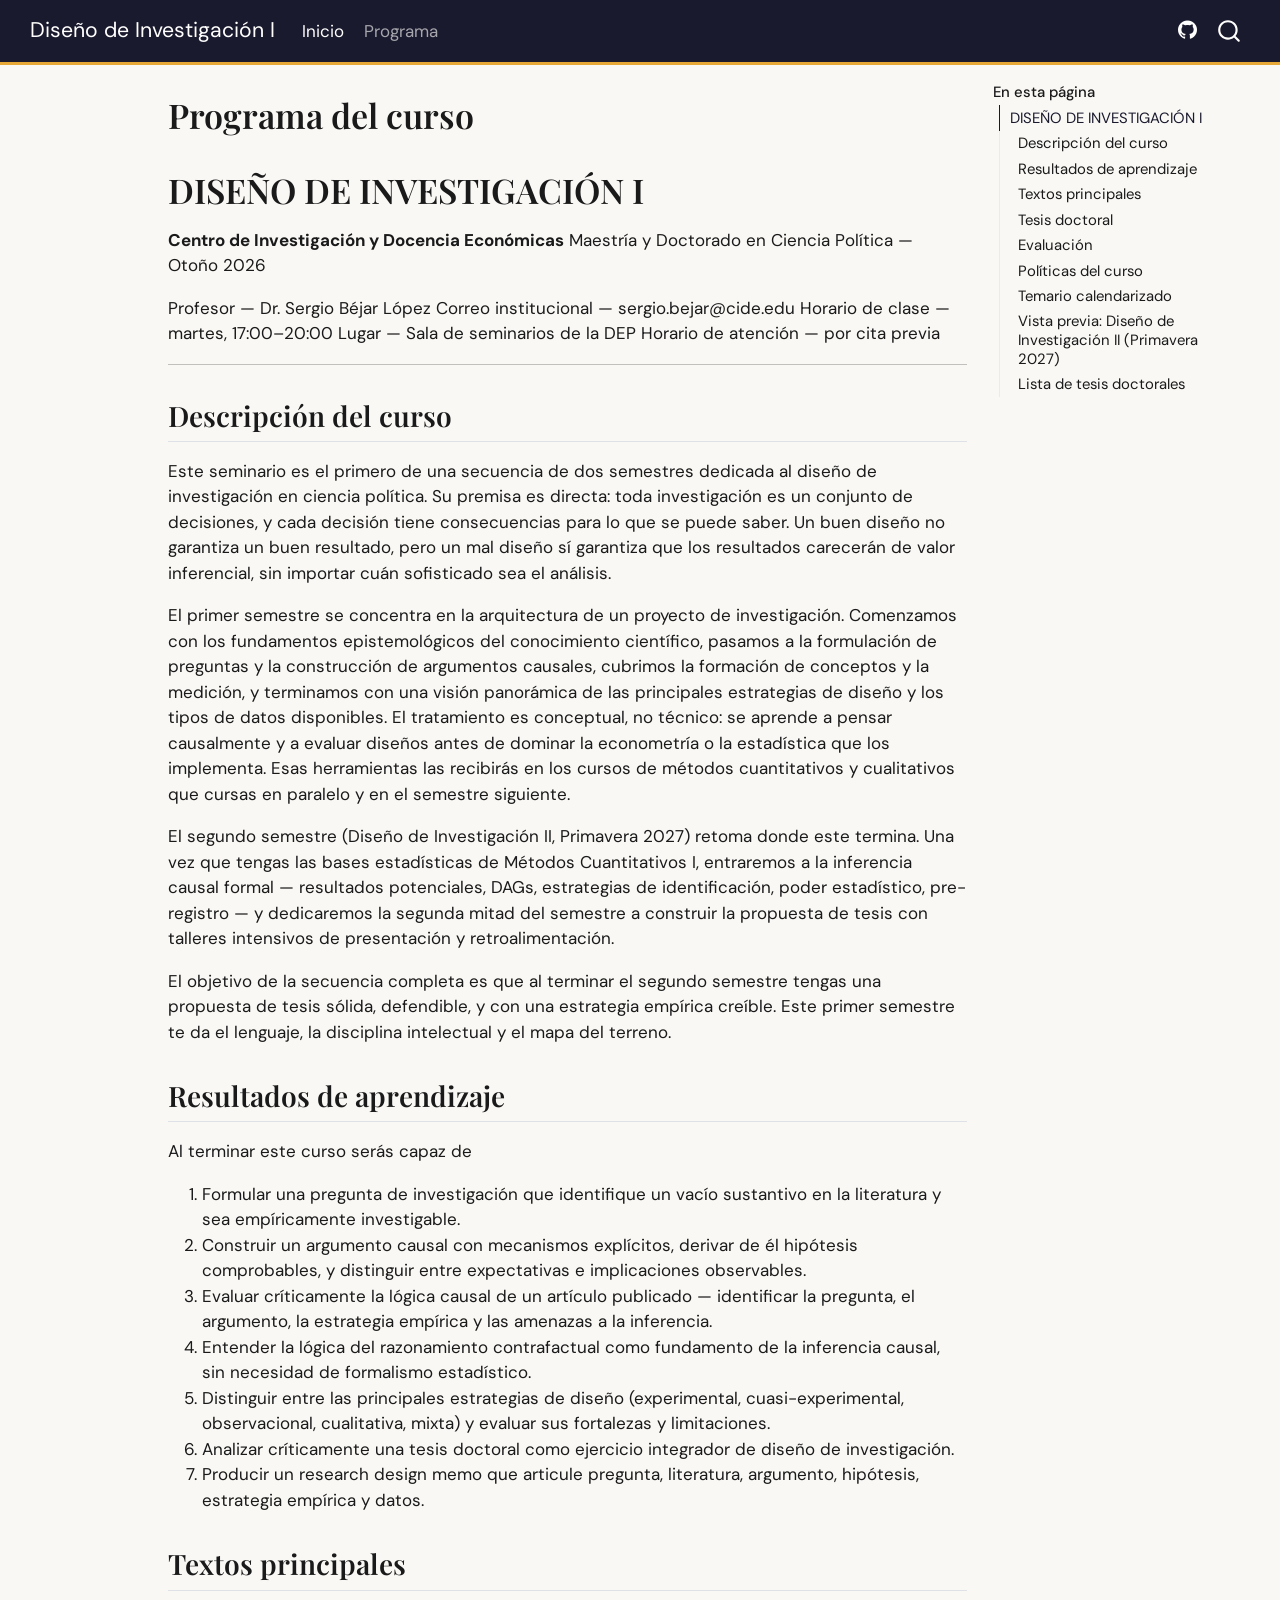
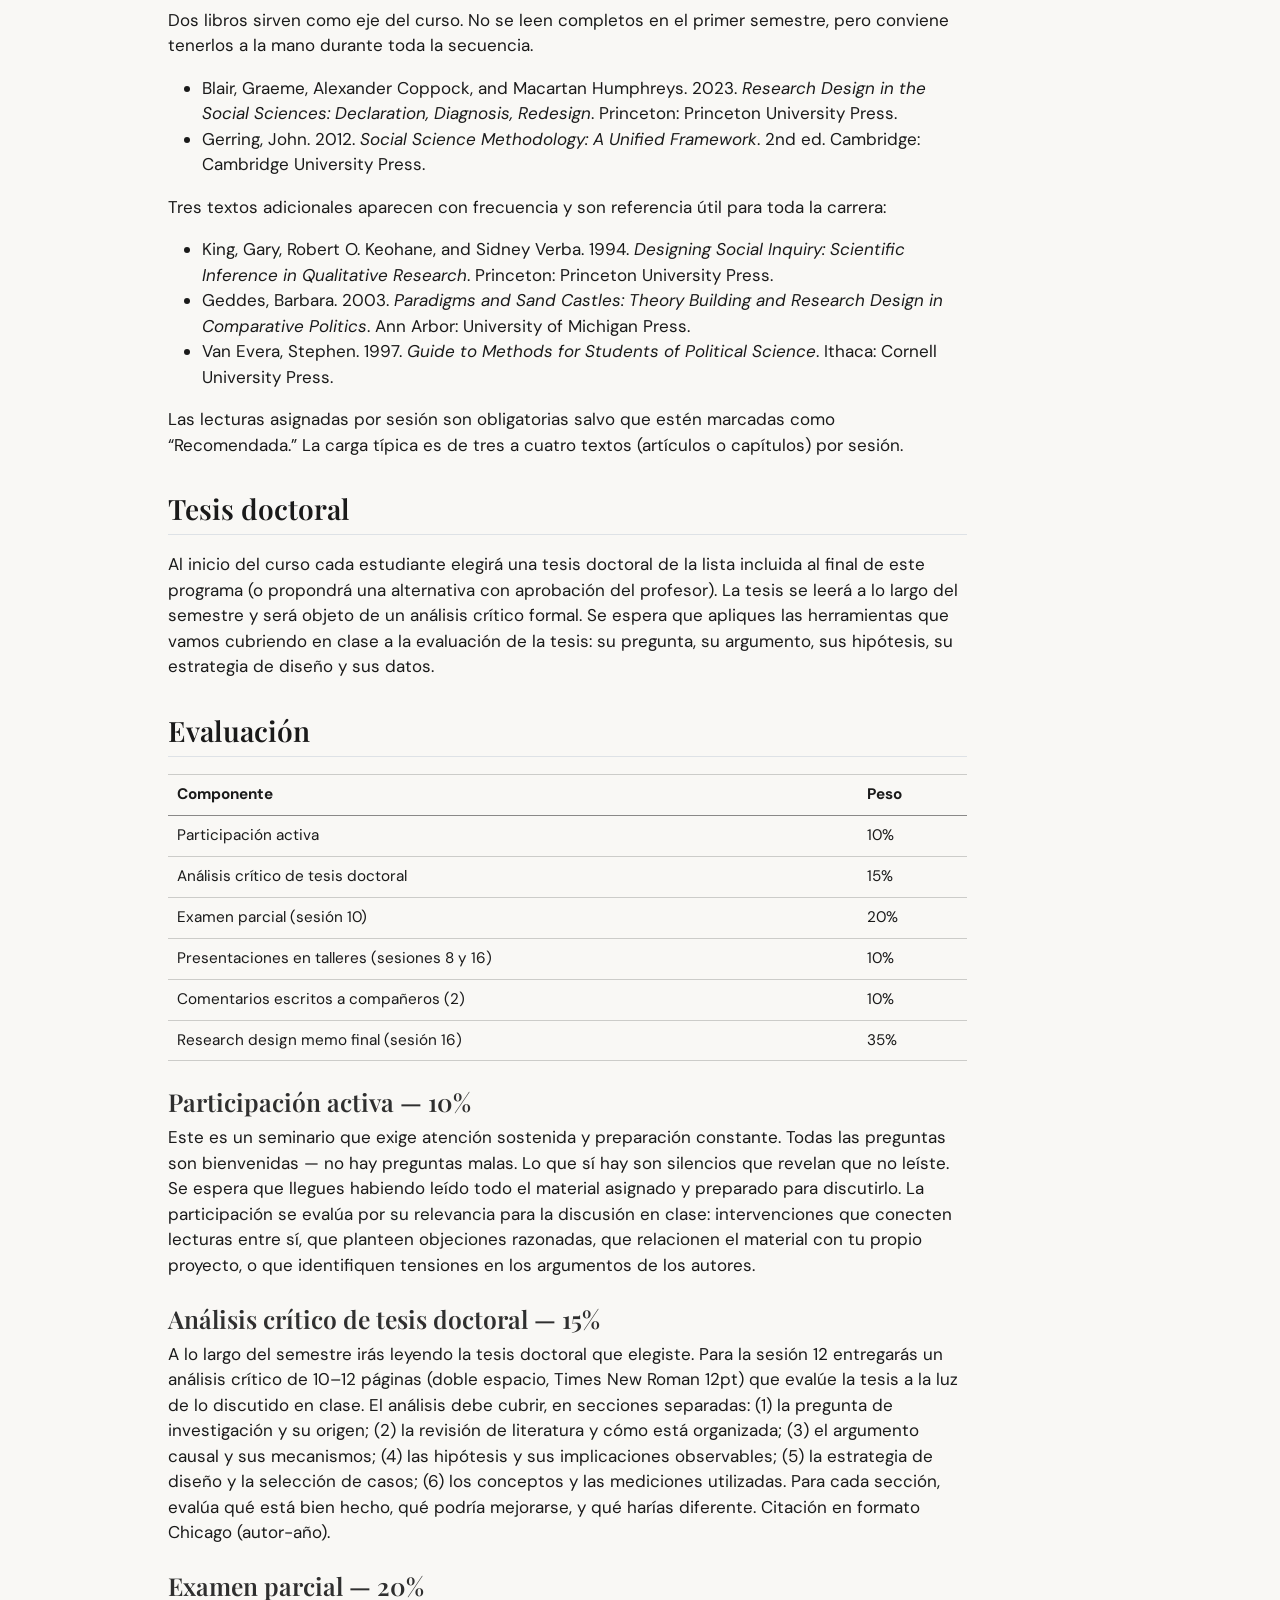
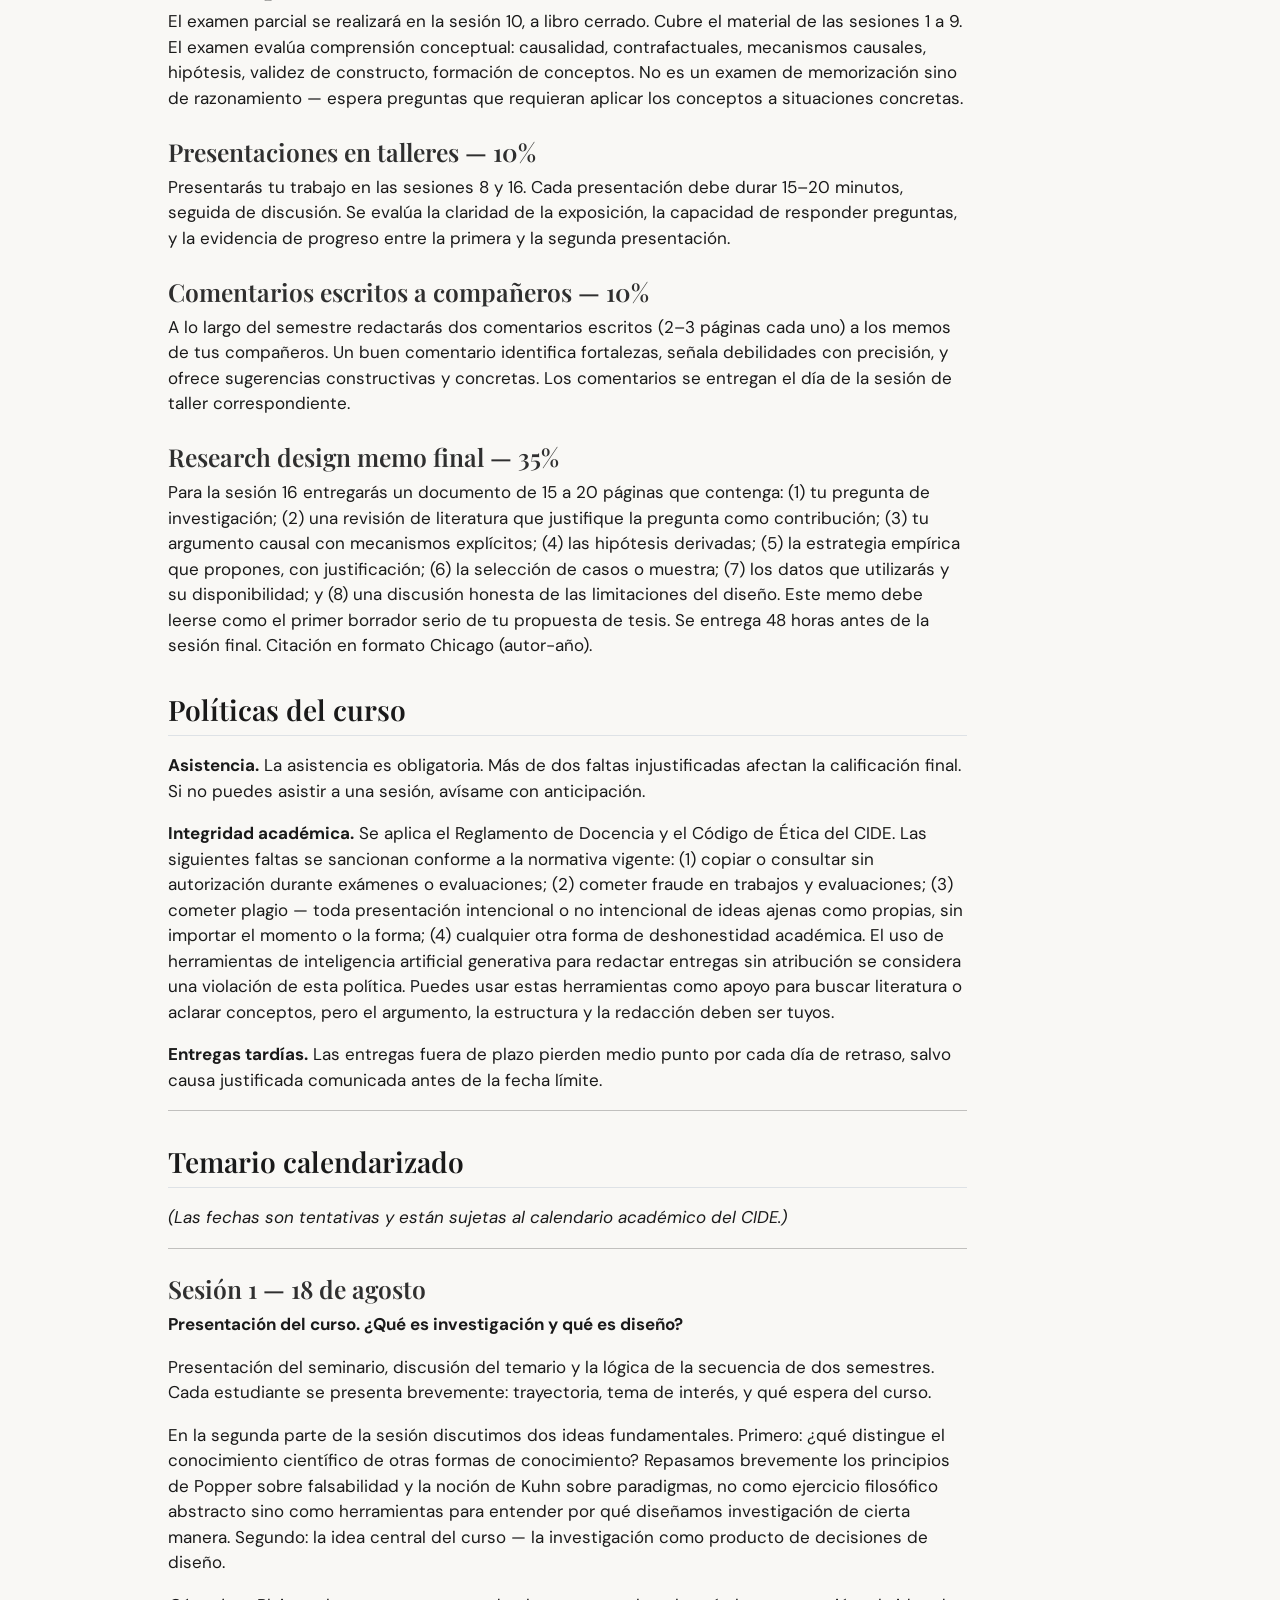
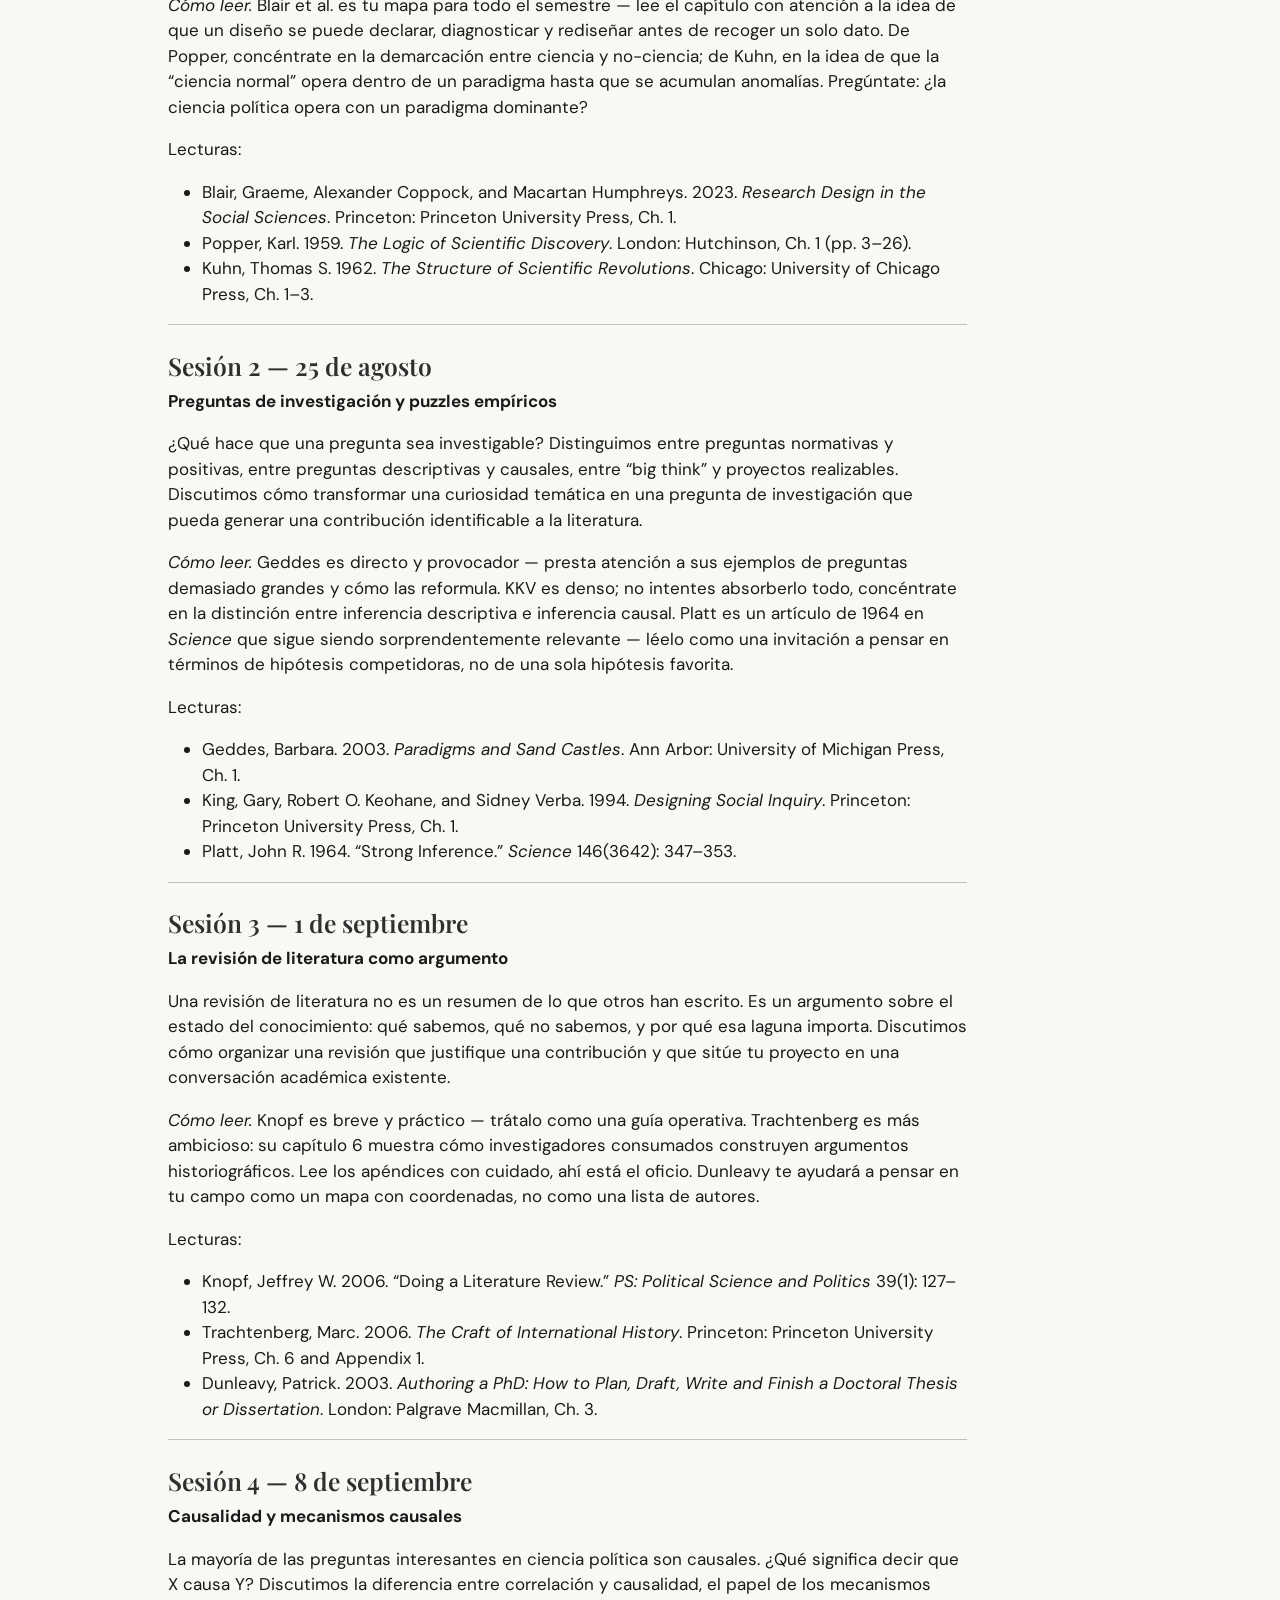
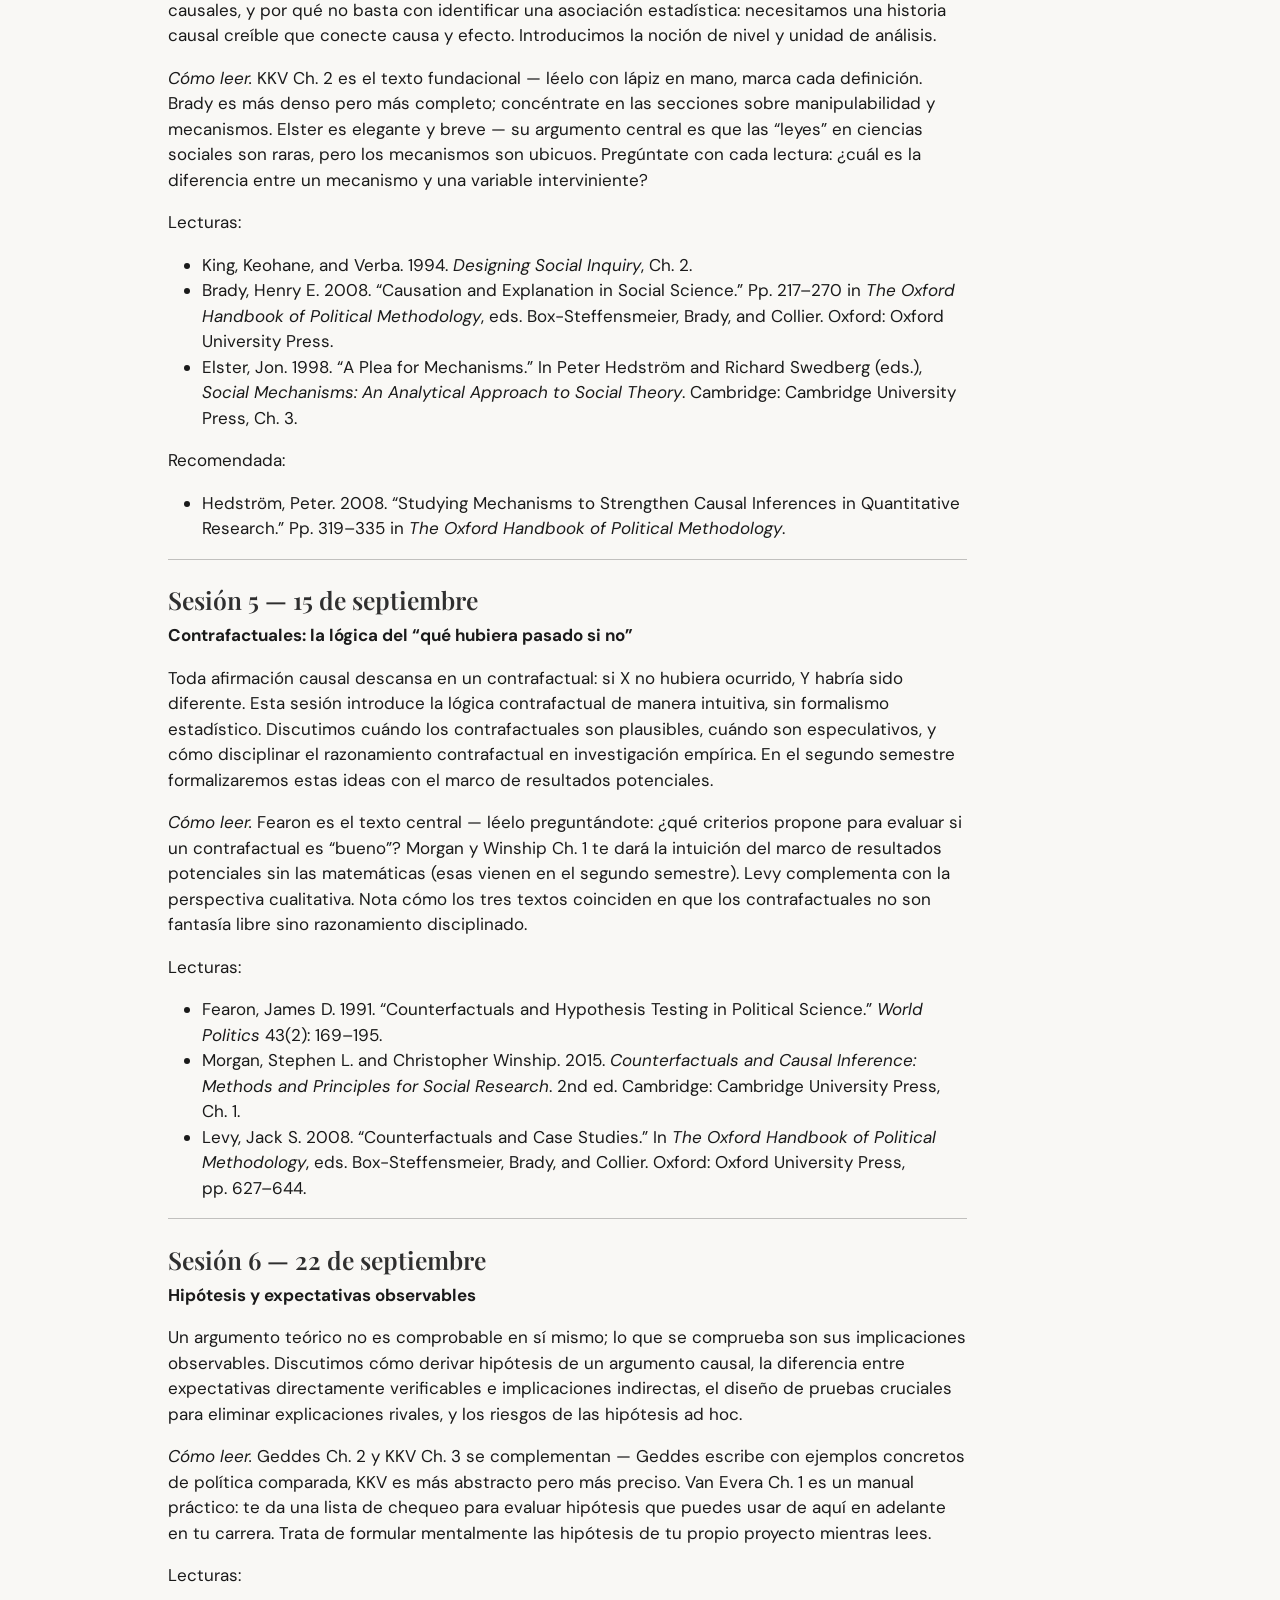
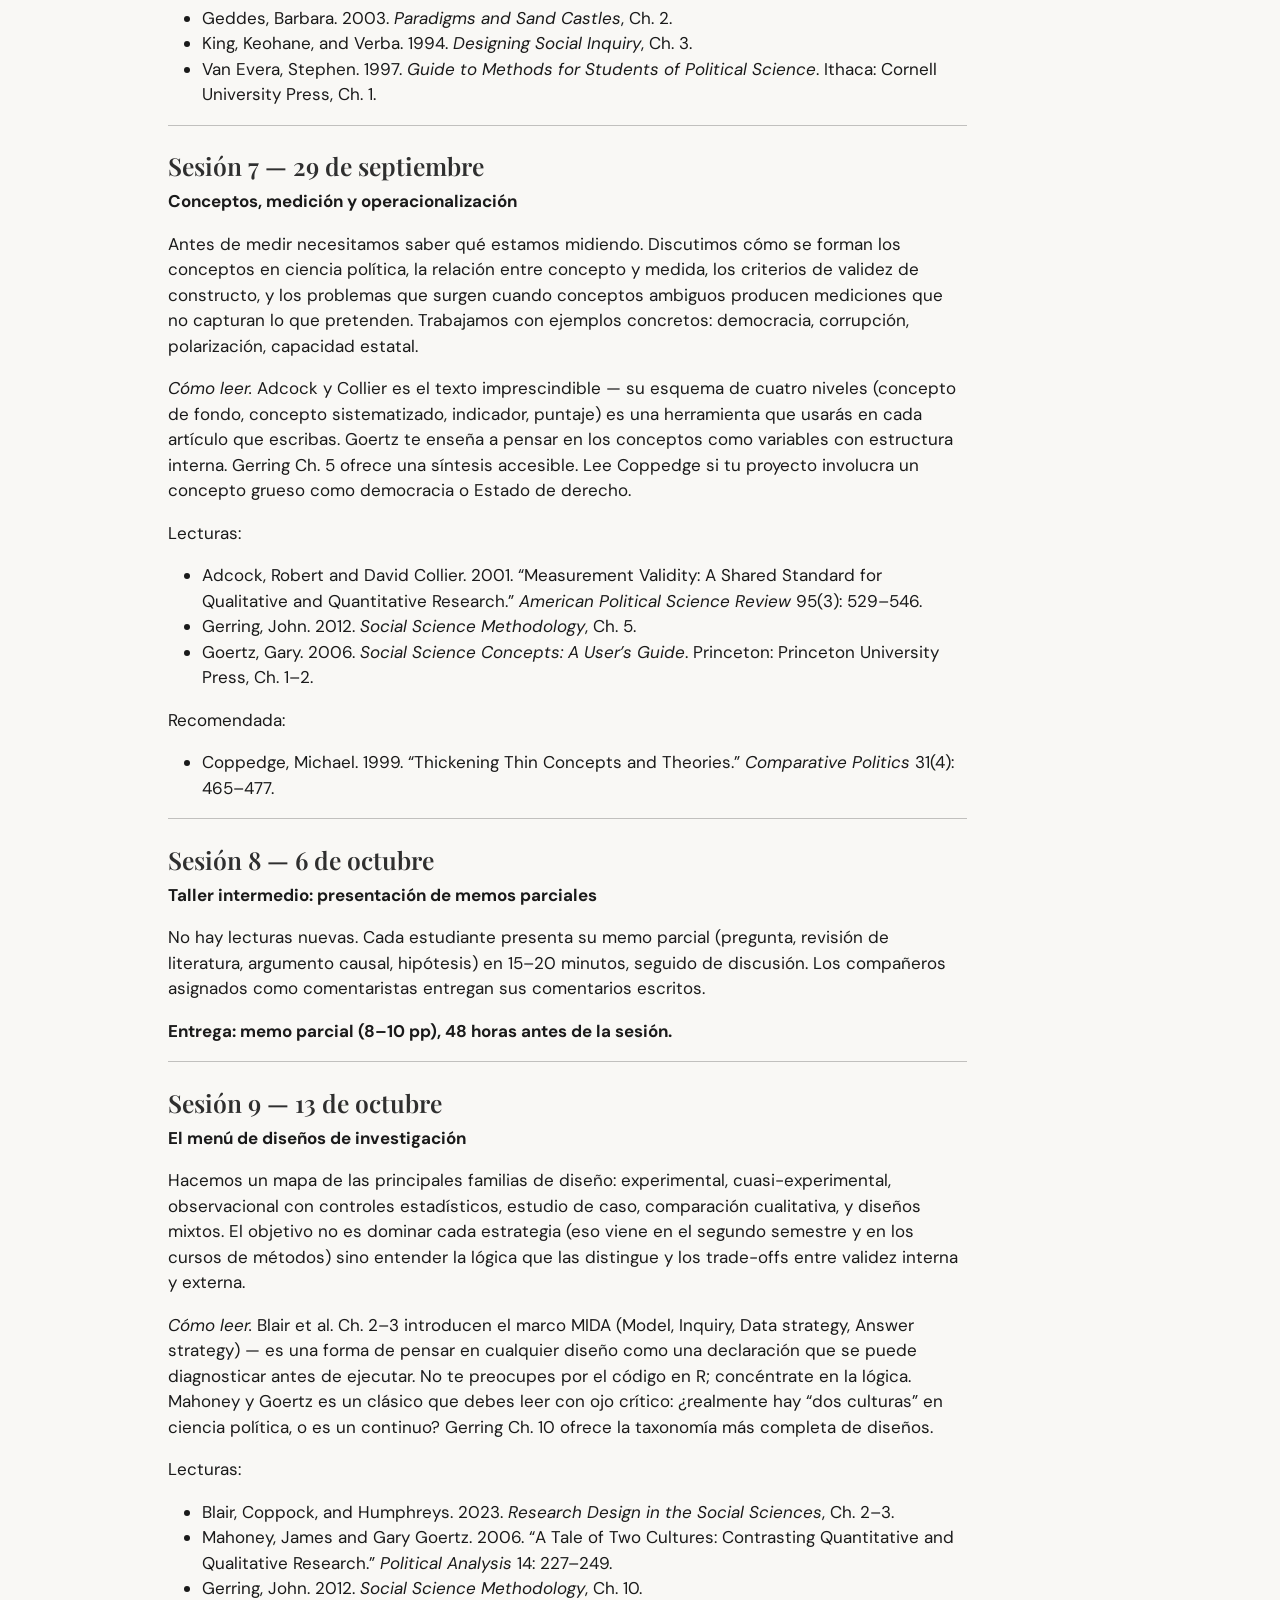
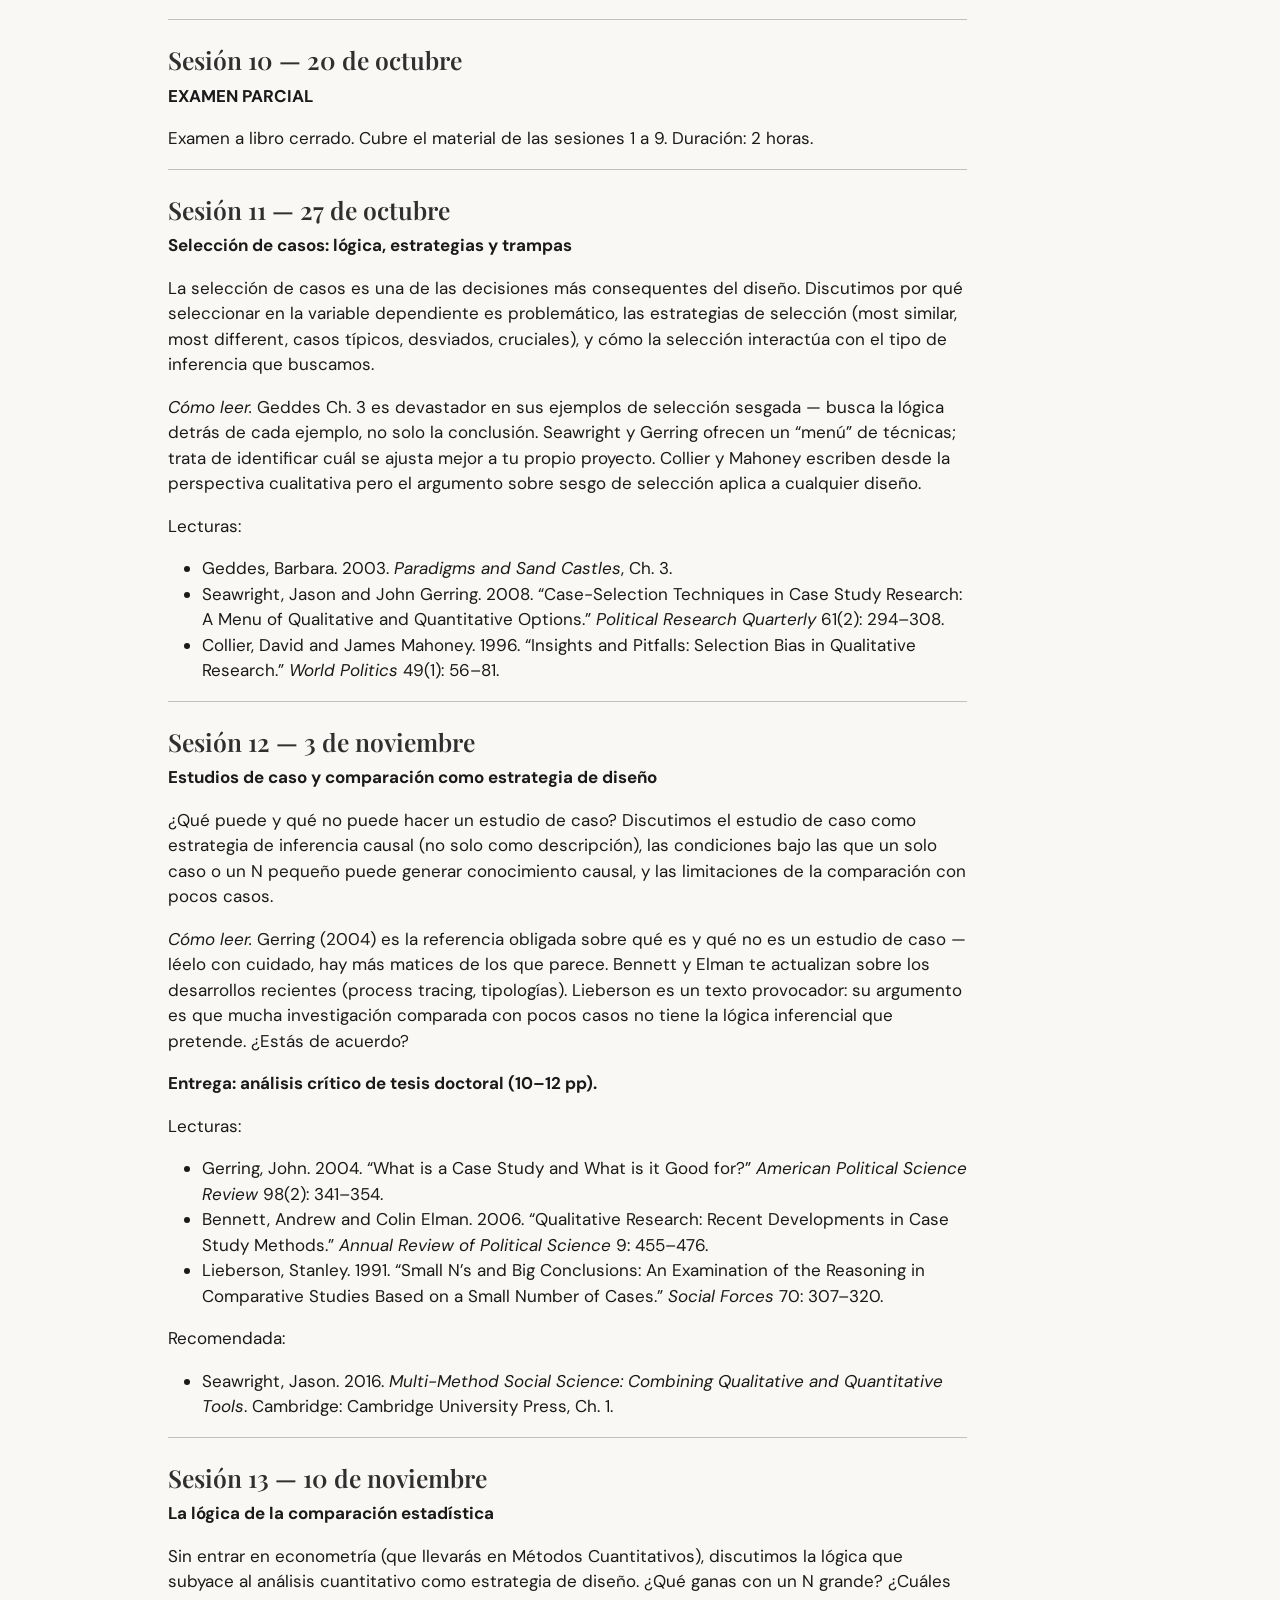
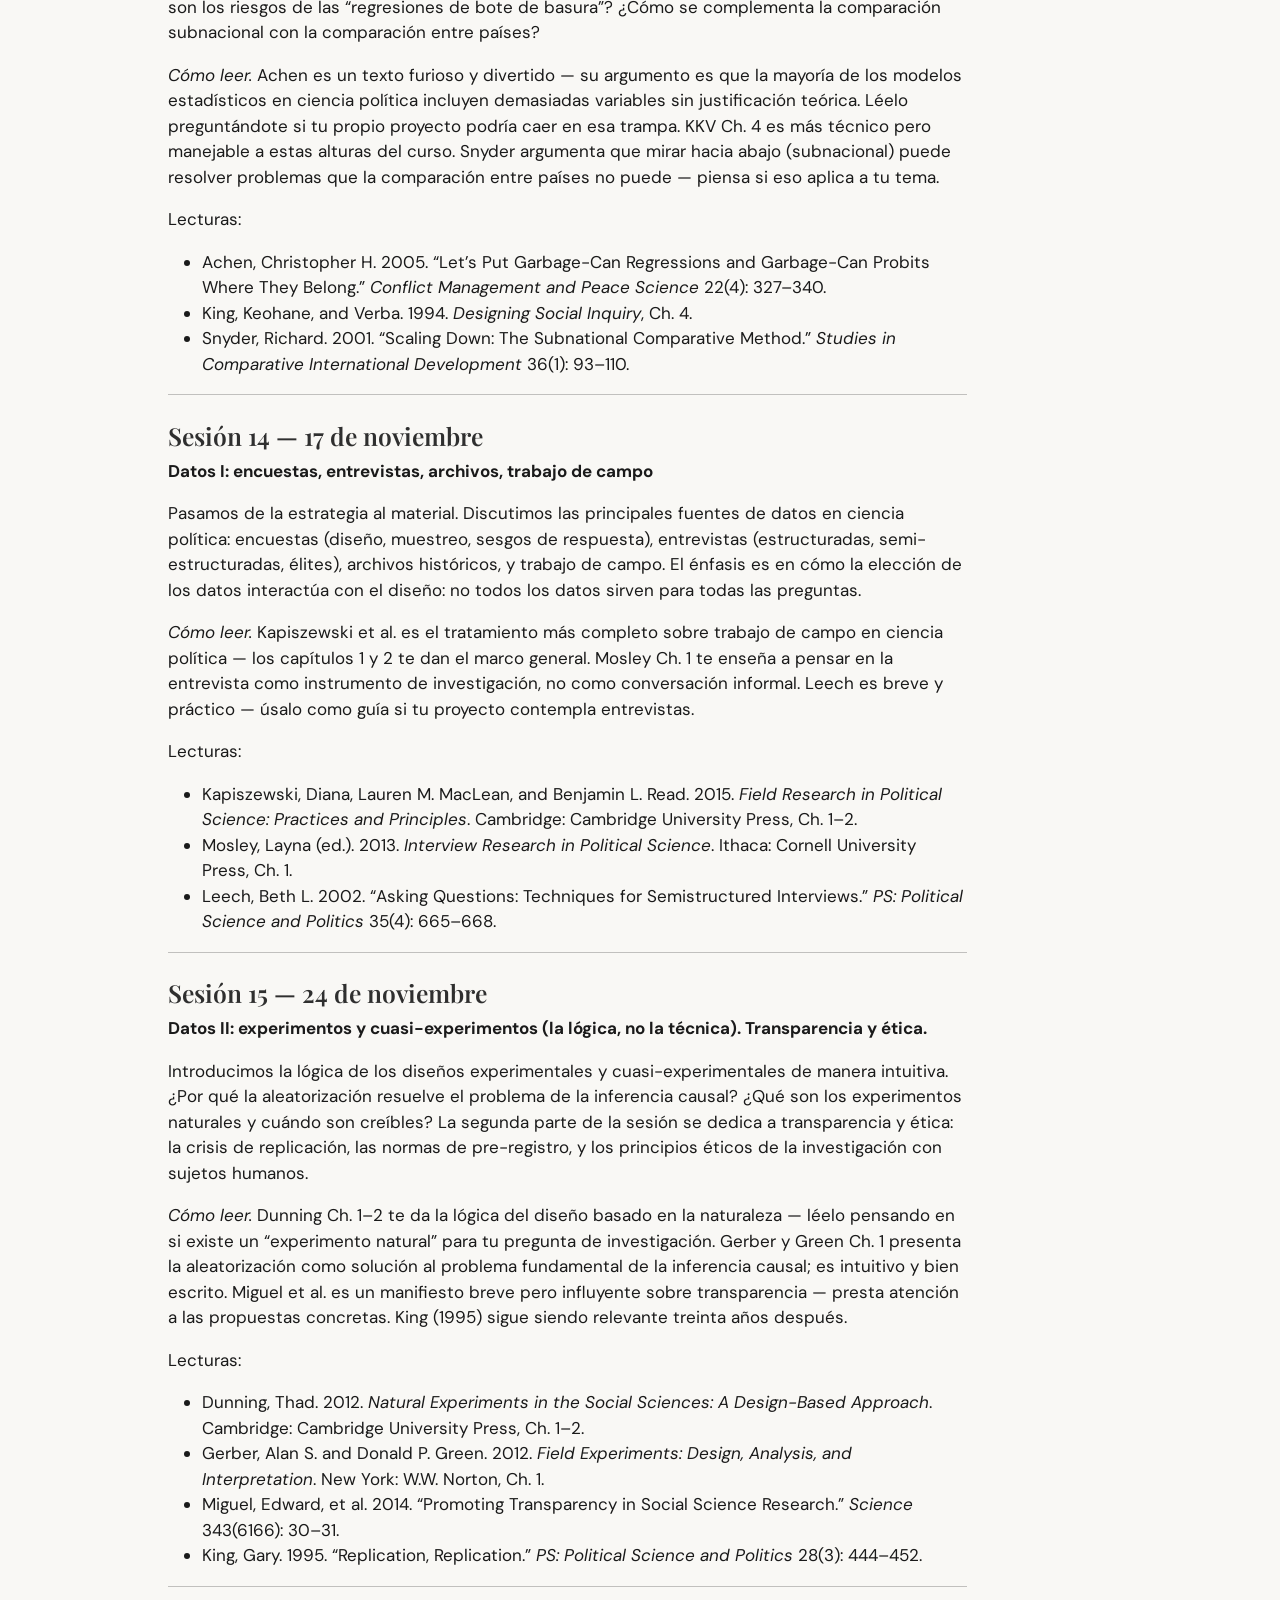
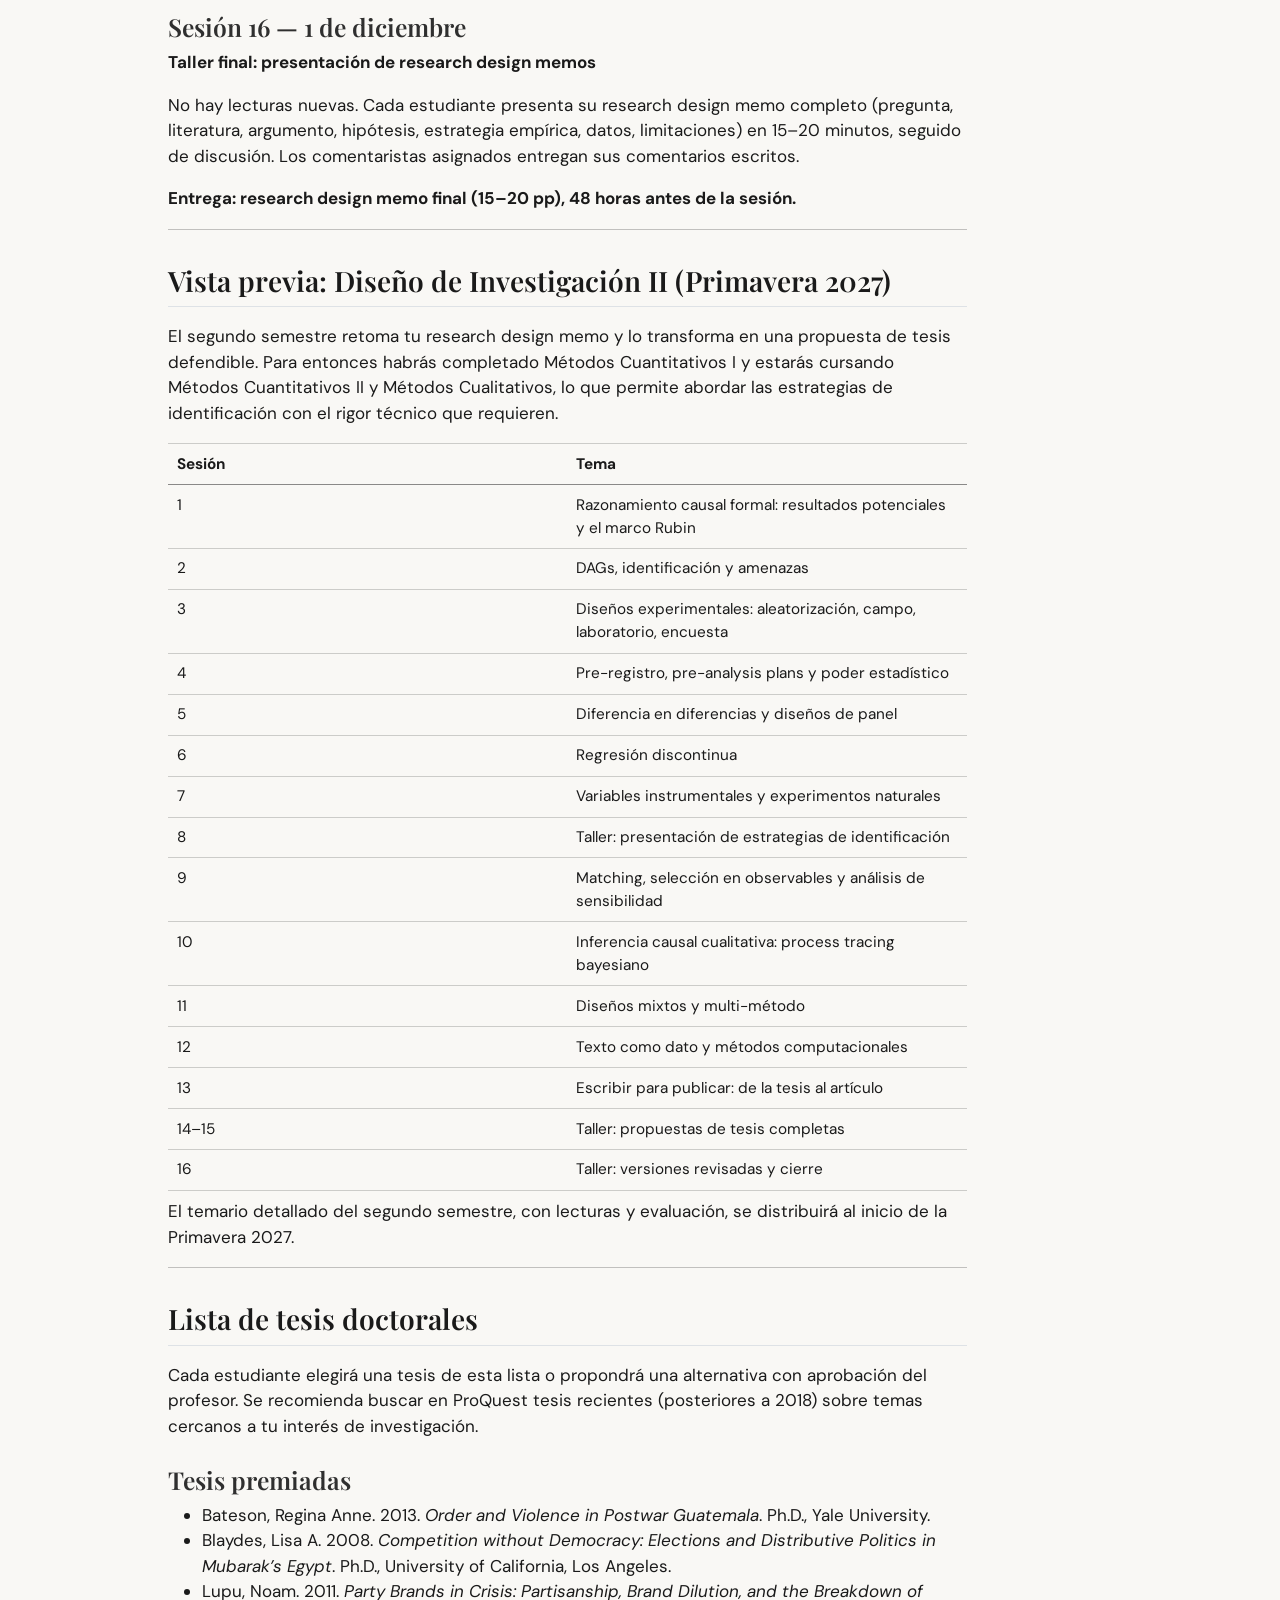
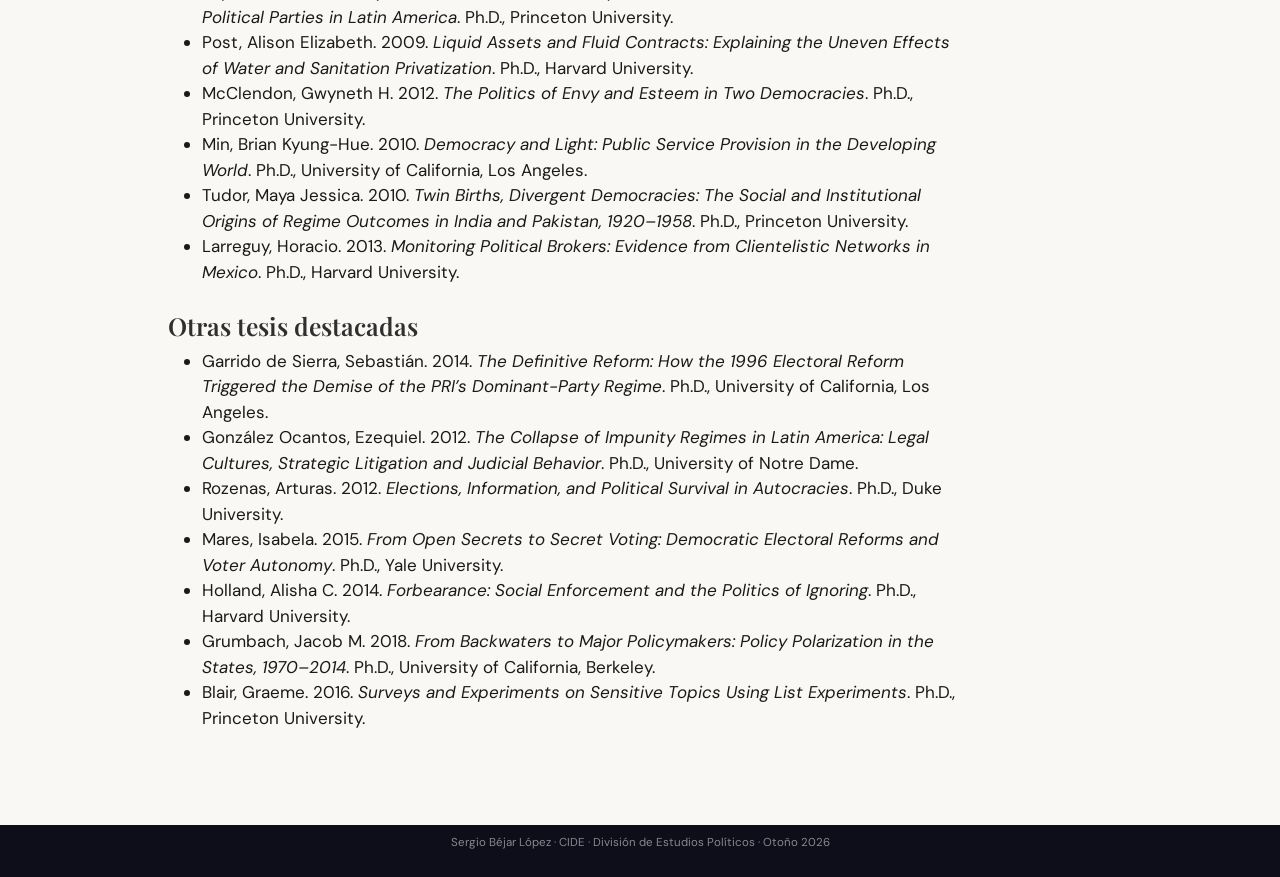
==== docs/programa.html @ 46cb4eaa "Temario completo Diseño de Investigación I, Otoño 2026 Secuencia de dos semestres para maestría/doct" ====
<!DOCTYPE html>
<html xmlns="http://www.w3.org/1999/xhtml" lang="es" xml:lang="es"><head>

<meta charset="utf-8">
<meta name="generator" content="quarto-1.7.32">

<meta name="viewport" content="width=device-width, initial-scale=1.0, user-scalable=yes">


<title>Programa del curso – Diseño de Investigación I</title>
<style>
code{white-space: pre-wrap;}
span.smallcaps{font-variant: small-caps;}
div.columns{display: flex; gap: min(4vw, 1.5em);}
div.column{flex: auto; overflow-x: auto;}
div.hanging-indent{margin-left: 1.5em; text-indent: -1.5em;}
ul.task-list{list-style: none;}
ul.task-list li input[type="checkbox"] {
  width: 0.8em;
  margin: 0 0.8em 0.2em -1em; /* quarto-specific, see https://github.com/quarto-dev/quarto-cli/issues/4556 */ 
  vertical-align: middle;
}
</style>


<script src="site_libs/quarto-nav/quarto-nav.js"></script>
<script src="site_libs/clipboard/clipboard.min.js"></script>
<script src="site_libs/quarto-search/autocomplete.umd.js"></script>
<script src="site_libs/quarto-search/fuse.min.js"></script>
<script src="site_libs/quarto-search/quarto-search.js"></script>
<meta name="quarto:offset" content="./">
<script src="site_libs/quarto-html/quarto.js" type="module"></script>
<script src="site_libs/quarto-html/tabsets/tabsets.js" type="module"></script>
<script src="site_libs/quarto-html/popper.min.js"></script>
<script src="site_libs/quarto-html/tippy.umd.min.js"></script>
<script src="site_libs/quarto-html/anchor.min.js"></script>
<link href="site_libs/quarto-html/tippy.css" rel="stylesheet">
<link href="site_libs/quarto-html/quarto-syntax-highlighting-37eea08aefeeee20ff55810ff984fec1.css" rel="stylesheet" id="quarto-text-highlighting-styles">
<script src="site_libs/bootstrap/bootstrap.min.js"></script>
<link href="site_libs/bootstrap/bootstrap-icons.css" rel="stylesheet">
<link href="site_libs/bootstrap/bootstrap-462fdce19197b7174d4a415b400f97ed.min.css" rel="stylesheet" append-hash="true" id="quarto-bootstrap" data-mode="light">
<script id="quarto-search-options" type="application/json">{
  "location": "navbar",
  "copy-button": false,
  "collapse-after": 3,
  "panel-placement": "end",
  "type": "overlay",
  "limit": 50,
  "keyboard-shortcut": [
    "f",
    "/",
    "s"
  ],
  "show-item-context": false,
  "language": {
    "search-no-results-text": "Sin resultados",
    "search-matching-documents-text": "documentos encontrados",
    "search-copy-link-title": "Copiar el enlace en la búsqueda",
    "search-hide-matches-text": "Ocultar resultados adicionales",
    "search-more-match-text": "resultado adicional en este documento",
    "search-more-matches-text": "resultados adicionales en este documento",
    "search-clear-button-title": "Borrar",
    "search-text-placeholder": "",
    "search-detached-cancel-button-title": "Cancelar",
    "search-submit-button-title": "Enviar",
    "search-label": "Buscar"
  }
}</script>


</head>

<body class="nav-fixed quarto-light">

<div id="quarto-search-results"></div>
  <header id="quarto-header" class="headroom fixed-top">
    <nav class="navbar navbar-expand-lg " data-bs-theme="dark">
      <div class="navbar-container container-fluid">
      <div class="navbar-brand-container mx-auto">
    <a class="navbar-brand" href="./index.html">
    <span class="navbar-title">Diseño de Investigación I</span>
    </a>
  </div>
            <div id="quarto-search" class="" title="Buscar"></div>
          <button class="navbar-toggler" type="button" data-bs-toggle="collapse" data-bs-target="#navbarCollapse" aria-controls="navbarCollapse" role="menu" aria-expanded="false" aria-label="Navegación de palanca" onclick="if (window.quartoToggleHeadroom) { window.quartoToggleHeadroom(); }">
  <span class="navbar-toggler-icon"></span>
</button>
          <div class="collapse navbar-collapse" id="navbarCollapse">
            <ul class="navbar-nav navbar-nav-scroll me-auto">
  <li class="nav-item">
    <a class="nav-link" href="./index.html"> 
<span class="menu-text">Inicio</span></a>
  </li>  
  <li class="nav-item">
    <a class="nav-link active" href="./programa.html" aria-current="page"> 
<span class="menu-text">Programa</span></a>
  </li>  
</ul>
            <ul class="navbar-nav navbar-nav-scroll ms-auto">
  <li class="nav-item compact">
    <a class="nav-link" href="https://github.com/Sergio-Bejar/diseno-investigacion"> <i class="bi bi-github" role="img" aria-label="GitHub">
</i> 
<span class="menu-text"></span></a>
  </li>  
</ul>
          </div> <!-- /navcollapse -->
            <div class="quarto-navbar-tools">
</div>
      </div> <!-- /container-fluid -->
    </nav>
</header>
<!-- content -->
<div id="quarto-content" class="quarto-container page-columns page-rows-contents page-layout-article page-navbar">
<!-- sidebar -->
<!-- margin-sidebar -->
    <div id="quarto-margin-sidebar" class="sidebar margin-sidebar">
        <nav id="TOC" role="doc-toc" class="toc-active">
    <h2 id="toc-title">En esta página</h2>
   
  <ul>
  <li><a href="#diseño-de-investigación-i" id="toc-diseño-de-investigación-i" class="nav-link active" data-scroll-target="#diseño-de-investigación-i">DISEÑO DE INVESTIGACIÓN I</a>
  <ul class="collapse">
  <li><a href="#descripción-del-curso" id="toc-descripción-del-curso" class="nav-link" data-scroll-target="#descripción-del-curso">Descripción del curso</a></li>
  <li><a href="#resultados-de-aprendizaje" id="toc-resultados-de-aprendizaje" class="nav-link" data-scroll-target="#resultados-de-aprendizaje">Resultados de aprendizaje</a></li>
  <li><a href="#textos-principales" id="toc-textos-principales" class="nav-link" data-scroll-target="#textos-principales">Textos principales</a></li>
  <li><a href="#tesis-doctoral" id="toc-tesis-doctoral" class="nav-link" data-scroll-target="#tesis-doctoral">Tesis doctoral</a></li>
  <li><a href="#evaluación" id="toc-evaluación" class="nav-link" data-scroll-target="#evaluación">Evaluación</a>
  <ul class="collapse">
  <li><a href="#participación-activa-10" id="toc-participación-activa-10" class="nav-link" data-scroll-target="#participación-activa-10">Participación activa — 10%</a></li>
  <li><a href="#análisis-crítico-de-tesis-doctoral-15" id="toc-análisis-crítico-de-tesis-doctoral-15" class="nav-link" data-scroll-target="#análisis-crítico-de-tesis-doctoral-15">Análisis crítico de tesis doctoral — 15%</a></li>
  <li><a href="#examen-parcial-20" id="toc-examen-parcial-20" class="nav-link" data-scroll-target="#examen-parcial-20">Examen parcial — 20%</a></li>
  <li><a href="#presentaciones-en-talleres-10" id="toc-presentaciones-en-talleres-10" class="nav-link" data-scroll-target="#presentaciones-en-talleres-10">Presentaciones en talleres — 10%</a></li>
  <li><a href="#comentarios-escritos-a-compañeros-10" id="toc-comentarios-escritos-a-compañeros-10" class="nav-link" data-scroll-target="#comentarios-escritos-a-compañeros-10">Comentarios escritos a compañeros — 10%</a></li>
  <li><a href="#research-design-memo-final-35" id="toc-research-design-memo-final-35" class="nav-link" data-scroll-target="#research-design-memo-final-35">Research design memo final — 35%</a></li>
  </ul></li>
  <li><a href="#políticas-del-curso" id="toc-políticas-del-curso" class="nav-link" data-scroll-target="#políticas-del-curso">Políticas del curso</a></li>
  <li><a href="#temario-calendarizado" id="toc-temario-calendarizado" class="nav-link" data-scroll-target="#temario-calendarizado">Temario calendarizado</a>
  <ul class="collapse">
  <li><a href="#sesión-1-18-de-agosto" id="toc-sesión-1-18-de-agosto" class="nav-link" data-scroll-target="#sesión-1-18-de-agosto">Sesión 1 — 18 de agosto</a></li>
  <li><a href="#sesión-2-25-de-agosto" id="toc-sesión-2-25-de-agosto" class="nav-link" data-scroll-target="#sesión-2-25-de-agosto">Sesión 2 — 25 de agosto</a></li>
  <li><a href="#sesión-3-1-de-septiembre" id="toc-sesión-3-1-de-septiembre" class="nav-link" data-scroll-target="#sesión-3-1-de-septiembre">Sesión 3 — 1 de septiembre</a></li>
  <li><a href="#sesión-4-8-de-septiembre" id="toc-sesión-4-8-de-septiembre" class="nav-link" data-scroll-target="#sesión-4-8-de-septiembre">Sesión 4 — 8 de septiembre</a></li>
  <li><a href="#sesión-5-15-de-septiembre" id="toc-sesión-5-15-de-septiembre" class="nav-link" data-scroll-target="#sesión-5-15-de-septiembre">Sesión 5 — 15 de septiembre</a></li>
  <li><a href="#sesión-6-22-de-septiembre" id="toc-sesión-6-22-de-septiembre" class="nav-link" data-scroll-target="#sesión-6-22-de-septiembre">Sesión 6 — 22 de septiembre</a></li>
  <li><a href="#sesión-7-29-de-septiembre" id="toc-sesión-7-29-de-septiembre" class="nav-link" data-scroll-target="#sesión-7-29-de-septiembre">Sesión 7 — 29 de septiembre</a></li>
  <li><a href="#sesión-8-6-de-octubre" id="toc-sesión-8-6-de-octubre" class="nav-link" data-scroll-target="#sesión-8-6-de-octubre">Sesión 8 — 6 de octubre</a></li>
  <li><a href="#sesión-9-13-de-octubre" id="toc-sesión-9-13-de-octubre" class="nav-link" data-scroll-target="#sesión-9-13-de-octubre">Sesión 9 — 13 de octubre</a></li>
  <li><a href="#sesión-10-20-de-octubre" id="toc-sesión-10-20-de-octubre" class="nav-link" data-scroll-target="#sesión-10-20-de-octubre">Sesión 10 — 20 de octubre</a></li>
  <li><a href="#sesión-11-27-de-octubre" id="toc-sesión-11-27-de-octubre" class="nav-link" data-scroll-target="#sesión-11-27-de-octubre">Sesión 11 — 27 de octubre</a></li>
  <li><a href="#sesión-12-3-de-noviembre" id="toc-sesión-12-3-de-noviembre" class="nav-link" data-scroll-target="#sesión-12-3-de-noviembre">Sesión 12 — 3 de noviembre</a></li>
  <li><a href="#sesión-13-10-de-noviembre" id="toc-sesión-13-10-de-noviembre" class="nav-link" data-scroll-target="#sesión-13-10-de-noviembre">Sesión 13 — 10 de noviembre</a></li>
  <li><a href="#sesión-14-17-de-noviembre" id="toc-sesión-14-17-de-noviembre" class="nav-link" data-scroll-target="#sesión-14-17-de-noviembre">Sesión 14 — 17 de noviembre</a></li>
  <li><a href="#sesión-15-24-de-noviembre" id="toc-sesión-15-24-de-noviembre" class="nav-link" data-scroll-target="#sesión-15-24-de-noviembre">Sesión 15 — 24 de noviembre</a></li>
  <li><a href="#sesión-16-1-de-diciembre" id="toc-sesión-16-1-de-diciembre" class="nav-link" data-scroll-target="#sesión-16-1-de-diciembre">Sesión 16 — 1 de diciembre</a></li>
  </ul></li>
  <li><a href="#vista-previa-diseño-de-investigación-ii-primavera-2027" id="toc-vista-previa-diseño-de-investigación-ii-primavera-2027" class="nav-link" data-scroll-target="#vista-previa-diseño-de-investigación-ii-primavera-2027">Vista previa: Diseño de Investigación II (Primavera 2027)</a></li>
  <li><a href="#lista-de-tesis-doctorales" id="toc-lista-de-tesis-doctorales" class="nav-link" data-scroll-target="#lista-de-tesis-doctorales">Lista de tesis doctorales</a>
  <ul class="collapse">
  <li><a href="#tesis-premiadas" id="toc-tesis-premiadas" class="nav-link" data-scroll-target="#tesis-premiadas">Tesis premiadas</a></li>
  <li><a href="#otras-tesis-destacadas" id="toc-otras-tesis-destacadas" class="nav-link" data-scroll-target="#otras-tesis-destacadas">Otras tesis destacadas</a></li>
  </ul></li>
  </ul></li>
  </ul>
</nav>
    </div>
<!-- main -->
<main class="content" id="quarto-document-content">

<header id="title-block-header" class="quarto-title-block default">
<div class="quarto-title">
<h1 class="title">Programa del curso</h1>
</div>



<div class="quarto-title-meta">

    
  
    
  </div>
  


</header>


<section id="diseño-de-investigación-i" class="level1">
<h1>DISEÑO DE INVESTIGACIÓN I</h1>
<p><strong>Centro de Investigación y Docencia Económicas</strong> Maestría y Doctorado en Ciencia Política — Otoño 2026</p>
<p>Profesor — Dr.&nbsp;Sergio Béjar López Correo institucional — sergio.bejar@cide.edu Horario de clase — martes, 17:00–20:00 Lugar — Sala de seminarios de la DEP Horario de atención — por cita previa</p>
<hr>
<section id="descripción-del-curso" class="level2">
<h2 class="anchored" data-anchor-id="descripción-del-curso">Descripción del curso</h2>
<p>Este seminario es el primero de una secuencia de dos semestres dedicada al diseño de investigación en ciencia política. Su premisa es directa: toda investigación es un conjunto de decisiones, y cada decisión tiene consecuencias para lo que se puede saber. Un buen diseño no garantiza un buen resultado, pero un mal diseño sí garantiza que los resultados carecerán de valor inferencial, sin importar cuán sofisticado sea el análisis.</p>
<p>El primer semestre se concentra en la arquitectura de un proyecto de investigación. Comenzamos con los fundamentos epistemológicos del conocimiento científico, pasamos a la formulación de preguntas y la construcción de argumentos causales, cubrimos la formación de conceptos y la medición, y terminamos con una visión panorámica de las principales estrategias de diseño y los tipos de datos disponibles. El tratamiento es conceptual, no técnico: se aprende a pensar causalmente y a evaluar diseños antes de dominar la econometría o la estadística que los implementa. Esas herramientas las recibirás en los cursos de métodos cuantitativos y cualitativos que cursas en paralelo y en el semestre siguiente.</p>
<p>El segundo semestre (Diseño de Investigación II, Primavera 2027) retoma donde este termina. Una vez que tengas las bases estadísticas de Métodos Cuantitativos I, entraremos a la inferencia causal formal — resultados potenciales, DAGs, estrategias de identificación, poder estadístico, pre-registro — y dedicaremos la segunda mitad del semestre a construir la propuesta de tesis con talleres intensivos de presentación y retroalimentación.</p>
<p>El objetivo de la secuencia completa es que al terminar el segundo semestre tengas una propuesta de tesis sólida, defendible, y con una estrategia empírica creíble. Este primer semestre te da el lenguaje, la disciplina intelectual y el mapa del terreno.</p>
</section>
<section id="resultados-de-aprendizaje" class="level2">
<h2 class="anchored" data-anchor-id="resultados-de-aprendizaje">Resultados de aprendizaje</h2>
<p>Al terminar este curso serás capaz de</p>
<ol type="1">
<li>Formular una pregunta de investigación que identifique un vacío sustantivo en la literatura y sea empíricamente investigable.</li>
<li>Construir un argumento causal con mecanismos explícitos, derivar de él hipótesis comprobables, y distinguir entre expectativas e implicaciones observables.</li>
<li>Evaluar críticamente la lógica causal de un artículo publicado — identificar la pregunta, el argumento, la estrategia empírica y las amenazas a la inferencia.</li>
<li>Entender la lógica del razonamiento contrafactual como fundamento de la inferencia causal, sin necesidad de formalismo estadístico.</li>
<li>Distinguir entre las principales estrategias de diseño (experimental, cuasi-experimental, observacional, cualitativa, mixta) y evaluar sus fortalezas y limitaciones.</li>
<li>Analizar críticamente una tesis doctoral como ejercicio integrador de diseño de investigación.</li>
<li>Producir un research design memo que articule pregunta, literatura, argumento, hipótesis, estrategia empírica y datos.</li>
</ol>
</section>
<section id="textos-principales" class="level2">
<h2 class="anchored" data-anchor-id="textos-principales">Textos principales</h2>
<p>Dos libros sirven como eje del curso. No se leen completos en el primer semestre, pero conviene tenerlos a la mano durante toda la secuencia.</p>
<ul>
<li>Blair, Graeme, Alexander Coppock, and Macartan Humphreys. 2023. <em>Research Design in the Social Sciences: Declaration, Diagnosis, Redesign</em>. Princeton: Princeton University Press.</li>
<li>Gerring, John. 2012. <em>Social Science Methodology: A Unified Framework</em>. 2nd ed.&nbsp;Cambridge: Cambridge University Press.</li>
</ul>
<p>Tres textos adicionales aparecen con frecuencia y son referencia útil para toda la carrera:</p>
<ul>
<li>King, Gary, Robert O. Keohane, and Sidney Verba. 1994. <em>Designing Social Inquiry: Scientific Inference in Qualitative Research</em>. Princeton: Princeton University Press.</li>
<li>Geddes, Barbara. 2003. <em>Paradigms and Sand Castles: Theory Building and Research Design in Comparative Politics</em>. Ann Arbor: University of Michigan Press.</li>
<li>Van Evera, Stephen. 1997. <em>Guide to Methods for Students of Political Science</em>. Ithaca: Cornell University Press.</li>
</ul>
<p>Las lecturas asignadas por sesión son obligatorias salvo que estén marcadas como “Recomendada.” La carga típica es de tres a cuatro textos (artículos o capítulos) por sesión.</p>
</section>
<section id="tesis-doctoral" class="level2">
<h2 class="anchored" data-anchor-id="tesis-doctoral">Tesis doctoral</h2>
<p>Al inicio del curso cada estudiante elegirá una tesis doctoral de la lista incluida al final de este programa (o propondrá una alternativa con aprobación del profesor). La tesis se leerá a lo largo del semestre y será objeto de un análisis crítico formal. Se espera que apliques las herramientas que vamos cubriendo en clase a la evaluación de la tesis: su pregunta, su argumento, sus hipótesis, su estrategia de diseño y sus datos.</p>
</section>
<section id="evaluación" class="level2">
<h2 class="anchored" data-anchor-id="evaluación">Evaluación</h2>
<table class="caption-top table">
<thead>
<tr class="header">
<th>Componente</th>
<th>Peso</th>
</tr>
</thead>
<tbody>
<tr class="odd">
<td>Participación activa</td>
<td>10%</td>
</tr>
<tr class="even">
<td>Análisis crítico de tesis doctoral</td>
<td>15%</td>
</tr>
<tr class="odd">
<td>Examen parcial (sesión 10)</td>
<td>20%</td>
</tr>
<tr class="even">
<td>Presentaciones en talleres (sesiones 8 y 16)</td>
<td>10%</td>
</tr>
<tr class="odd">
<td>Comentarios escritos a compañeros (2)</td>
<td>10%</td>
</tr>
<tr class="even">
<td>Research design memo final (sesión 16)</td>
<td>35%</td>
</tr>
</tbody>
</table>
<section id="participación-activa-10" class="level3">
<h3 class="anchored" data-anchor-id="participación-activa-10">Participación activa — 10%</h3>
<p>Este es un seminario que exige atención sostenida y preparación constante. Todas las preguntas son bienvenidas — no hay preguntas malas. Lo que sí hay son silencios que revelan que no leíste. Se espera que llegues habiendo leído todo el material asignado y preparado para discutirlo. La participación se evalúa por su relevancia para la discusión en clase: intervenciones que conecten lecturas entre sí, que planteen objeciones razonadas, que relacionen el material con tu propio proyecto, o que identifiquen tensiones en los argumentos de los autores.</p>
</section>
<section id="análisis-crítico-de-tesis-doctoral-15" class="level3">
<h3 class="anchored" data-anchor-id="análisis-crítico-de-tesis-doctoral-15">Análisis crítico de tesis doctoral — 15%</h3>
<p>A lo largo del semestre irás leyendo la tesis doctoral que elegiste. Para la sesión 12 entregarás un análisis crítico de 10–12 páginas (doble espacio, Times New Roman 12pt) que evalúe la tesis a la luz de lo discutido en clase. El análisis debe cubrir, en secciones separadas: (1) la pregunta de investigación y su origen; (2) la revisión de literatura y cómo está organizada; (3) el argumento causal y sus mecanismos; (4) las hipótesis y sus implicaciones observables; (5) la estrategia de diseño y la selección de casos; (6) los conceptos y las mediciones utilizadas. Para cada sección, evalúa qué está bien hecho, qué podría mejorarse, y qué harías diferente. Citación en formato Chicago (autor-año).</p>
</section>
<section id="examen-parcial-20" class="level3">
<h3 class="anchored" data-anchor-id="examen-parcial-20">Examen parcial — 20%</h3>
<p>El examen parcial se realizará en la sesión 10, a libro cerrado. Cubre el material de las sesiones 1 a 9. El examen evalúa comprensión conceptual: causalidad, contrafactuales, mecanismos causales, hipótesis, validez de constructo, formación de conceptos. No es un examen de memorización sino de razonamiento — espera preguntas que requieran aplicar los conceptos a situaciones concretas.</p>
</section>
<section id="presentaciones-en-talleres-10" class="level3">
<h3 class="anchored" data-anchor-id="presentaciones-en-talleres-10">Presentaciones en talleres — 10%</h3>
<p>Presentarás tu trabajo en las sesiones 8 y 16. Cada presentación debe durar 15–20 minutos, seguida de discusión. Se evalúa la claridad de la exposición, la capacidad de responder preguntas, y la evidencia de progreso entre la primera y la segunda presentación.</p>
</section>
<section id="comentarios-escritos-a-compañeros-10" class="level3">
<h3 class="anchored" data-anchor-id="comentarios-escritos-a-compañeros-10">Comentarios escritos a compañeros — 10%</h3>
<p>A lo largo del semestre redactarás dos comentarios escritos (2–3 páginas cada uno) a los memos de tus compañeros. Un buen comentario identifica fortalezas, señala debilidades con precisión, y ofrece sugerencias constructivas y concretas. Los comentarios se entregan el día de la sesión de taller correspondiente.</p>
</section>
<section id="research-design-memo-final-35" class="level3">
<h3 class="anchored" data-anchor-id="research-design-memo-final-35">Research design memo final — 35%</h3>
<p>Para la sesión 16 entregarás un documento de 15 a 20 páginas que contenga: (1) tu pregunta de investigación; (2) una revisión de literatura que justifique la pregunta como contribución; (3) tu argumento causal con mecanismos explícitos; (4) las hipótesis derivadas; (5) la estrategia empírica que propones, con justificación; (6) la selección de casos o muestra; (7) los datos que utilizarás y su disponibilidad; y (8) una discusión honesta de las limitaciones del diseño. Este memo debe leerse como el primer borrador serio de tu propuesta de tesis. Se entrega 48 horas antes de la sesión final. Citación en formato Chicago (autor-año).</p>
</section>
</section>
<section id="políticas-del-curso" class="level2">
<h2 class="anchored" data-anchor-id="políticas-del-curso">Políticas del curso</h2>
<p><strong>Asistencia.</strong> La asistencia es obligatoria. Más de dos faltas injustificadas afectan la calificación final. Si no puedes asistir a una sesión, avísame con anticipación.</p>
<p><strong>Integridad académica.</strong> Se aplica el Reglamento de Docencia y el Código de Ética del CIDE. Las siguientes faltas se sancionan conforme a la normativa vigente: (1) copiar o consultar sin autorización durante exámenes o evaluaciones; (2) cometer fraude en trabajos y evaluaciones; (3) cometer plagio — toda presentación intencional o no intencional de ideas ajenas como propias, sin importar el momento o la forma; (4) cualquier otra forma de deshonestidad académica. El uso de herramientas de inteligencia artificial generativa para redactar entregas sin atribución se considera una violación de esta política. Puedes usar estas herramientas como apoyo para buscar literatura o aclarar conceptos, pero el argumento, la estructura y la redacción deben ser tuyos.</p>
<p><strong>Entregas tardías.</strong> Las entregas fuera de plazo pierden medio punto por cada día de retraso, salvo causa justificada comunicada antes de la fecha límite.</p>
<hr>
</section>
<section id="temario-calendarizado" class="level2">
<h2 class="anchored" data-anchor-id="temario-calendarizado">Temario calendarizado</h2>
<p><em>(Las fechas son tentativas y están sujetas al calendario académico del CIDE.)</em></p>
<hr>
<section id="sesión-1-18-de-agosto" class="level3">
<h3 class="anchored" data-anchor-id="sesión-1-18-de-agosto">Sesión 1 — 18 de agosto</h3>
<p><strong>Presentación del curso. ¿Qué es investigación y qué es diseño?</strong></p>
<p>Presentación del seminario, discusión del temario y la lógica de la secuencia de dos semestres. Cada estudiante se presenta brevemente: trayectoria, tema de interés, y qué espera del curso.</p>
<p>En la segunda parte de la sesión discutimos dos ideas fundamentales. Primero: ¿qué distingue el conocimiento científico de otras formas de conocimiento? Repasamos brevemente los principios de Popper sobre falsabilidad y la noción de Kuhn sobre paradigmas, no como ejercicio filosófico abstracto sino como herramientas para entender por qué diseñamos investigación de cierta manera. Segundo: la idea central del curso — la investigación como producto de decisiones de diseño.</p>
<p><em>Cómo leer.</em> Blair et al.&nbsp;es tu mapa para todo el semestre — lee el capítulo con atención a la idea de que un diseño se puede declarar, diagnosticar y rediseñar antes de recoger un solo dato. De Popper, concéntrate en la demarcación entre ciencia y no-ciencia; de Kuhn, en la idea de que la “ciencia normal” opera dentro de un paradigma hasta que se acumulan anomalías. Pregúntate: ¿la ciencia política opera con un paradigma dominante?</p>
<p>Lecturas:</p>
<ul>
<li>Blair, Graeme, Alexander Coppock, and Macartan Humphreys. 2023. <em>Research Design in the Social Sciences</em>. Princeton: Princeton University Press, Ch. 1.</li>
<li>Popper, Karl. 1959. <em>The Logic of Scientific Discovery</em>. London: Hutchinson, Ch. 1 (pp.&nbsp;3–26).</li>
<li>Kuhn, Thomas S. 1962. <em>The Structure of Scientific Revolutions</em>. Chicago: University of Chicago Press, Ch. 1–3.</li>
</ul>
<hr>
</section>
<section id="sesión-2-25-de-agosto" class="level3">
<h3 class="anchored" data-anchor-id="sesión-2-25-de-agosto">Sesión 2 — 25 de agosto</h3>
<p><strong>Preguntas de investigación y puzzles empíricos</strong></p>
<p>¿Qué hace que una pregunta sea investigable? Distinguimos entre preguntas normativas y positivas, entre preguntas descriptivas y causales, entre “big think” y proyectos realizables. Discutimos cómo transformar una curiosidad temática en una pregunta de investigación que pueda generar una contribución identificable a la literatura.</p>
<p><em>Cómo leer.</em> Geddes es directo y provocador — presta atención a sus ejemplos de preguntas demasiado grandes y cómo las reformula. KKV es denso; no intentes absorberlo todo, concéntrate en la distinción entre inferencia descriptiva e inferencia causal. Platt es un artículo de 1964 en <em>Science</em> que sigue siendo sorprendentemente relevante — léelo como una invitación a pensar en términos de hipótesis competidoras, no de una sola hipótesis favorita.</p>
<p>Lecturas:</p>
<ul>
<li>Geddes, Barbara. 2003. <em>Paradigms and Sand Castles</em>. Ann Arbor: University of Michigan Press, Ch. 1.</li>
<li>King, Gary, Robert O. Keohane, and Sidney Verba. 1994. <em>Designing Social Inquiry</em>. Princeton: Princeton University Press, Ch. 1.</li>
<li>Platt, John R. 1964. “Strong Inference.” <em>Science</em> 146(3642): 347–353.</li>
</ul>
<hr>
</section>
<section id="sesión-3-1-de-septiembre" class="level3">
<h3 class="anchored" data-anchor-id="sesión-3-1-de-septiembre">Sesión 3 — 1 de septiembre</h3>
<p><strong>La revisión de literatura como argumento</strong></p>
<p>Una revisión de literatura no es un resumen de lo que otros han escrito. Es un argumento sobre el estado del conocimiento: qué sabemos, qué no sabemos, y por qué esa laguna importa. Discutimos cómo organizar una revisión que justifique una contribución y que sitúe tu proyecto en una conversación académica existente.</p>
<p><em>Cómo leer.</em> Knopf es breve y práctico — trátalo como una guía operativa. Trachtenberg es más ambicioso: su capítulo 6 muestra cómo investigadores consumados construyen argumentos historiográficos. Lee los apéndices con cuidado, ahí está el oficio. Dunleavy te ayudará a pensar en tu campo como un mapa con coordenadas, no como una lista de autores.</p>
<p>Lecturas:</p>
<ul>
<li>Knopf, Jeffrey W. 2006. “Doing a Literature Review.” <em>PS: Political Science and Politics</em> 39(1): 127–132.</li>
<li>Trachtenberg, Marc. 2006. <em>The Craft of International History</em>. Princeton: Princeton University Press, Ch. 6 and Appendix 1.</li>
<li>Dunleavy, Patrick. 2003. <em>Authoring a PhD: How to Plan, Draft, Write and Finish a Doctoral Thesis or Dissertation</em>. London: Palgrave Macmillan, Ch. 3.</li>
</ul>
<hr>
</section>
<section id="sesión-4-8-de-septiembre" class="level3">
<h3 class="anchored" data-anchor-id="sesión-4-8-de-septiembre">Sesión 4 — 8 de septiembre</h3>
<p><strong>Causalidad y mecanismos causales</strong></p>
<p>La mayoría de las preguntas interesantes en ciencia política son causales. ¿Qué significa decir que X causa Y? Discutimos la diferencia entre correlación y causalidad, el papel de los mecanismos causales, y por qué no basta con identificar una asociación estadística: necesitamos una historia causal creíble que conecte causa y efecto. Introducimos la noción de nivel y unidad de análisis.</p>
<p><em>Cómo leer.</em> KKV Ch. 2 es el texto fundacional — léelo con lápiz en mano, marca cada definición. Brady es más denso pero más completo; concéntrate en las secciones sobre manipulabilidad y mecanismos. Elster es elegante y breve — su argumento central es que las “leyes” en ciencias sociales son raras, pero los mecanismos son ubicuos. Pregúntate con cada lectura: ¿cuál es la diferencia entre un mecanismo y una variable interviniente?</p>
<p>Lecturas:</p>
<ul>
<li>King, Keohane, and Verba. 1994. <em>Designing Social Inquiry</em>, Ch. 2.</li>
<li>Brady, Henry E. 2008. “Causation and Explanation in Social Science.” Pp. 217–270 in <em>The Oxford Handbook of Political Methodology</em>, eds.&nbsp;Box-Steffensmeier, Brady, and Collier. Oxford: Oxford University Press.</li>
<li>Elster, Jon. 1998. “A Plea for Mechanisms.” In Peter Hedström and Richard Swedberg (eds.), <em>Social Mechanisms: An Analytical Approach to Social Theory</em>. Cambridge: Cambridge University Press, Ch. 3.</li>
</ul>
<p>Recomendada:</p>
<ul>
<li>Hedström, Peter. 2008. “Studying Mechanisms to Strengthen Causal Inferences in Quantitative Research.” Pp. 319–335 in <em>The Oxford Handbook of Political Methodology</em>.</li>
</ul>
<hr>
</section>
<section id="sesión-5-15-de-septiembre" class="level3">
<h3 class="anchored" data-anchor-id="sesión-5-15-de-septiembre">Sesión 5 — 15 de septiembre</h3>
<p><strong>Contrafactuales: la lógica del “qué hubiera pasado si no”</strong></p>
<p>Toda afirmación causal descansa en un contrafactual: si X no hubiera ocurrido, Y habría sido diferente. Esta sesión introduce la lógica contrafactual de manera intuitiva, sin formalismo estadístico. Discutimos cuándo los contrafactuales son plausibles, cuándo son especulativos, y cómo disciplinar el razonamiento contrafactual en investigación empírica. En el segundo semestre formalizaremos estas ideas con el marco de resultados potenciales.</p>
<p><em>Cómo leer.</em> Fearon es el texto central — léelo preguntándote: ¿qué criterios propone para evaluar si un contrafactual es “bueno”? Morgan y Winship Ch. 1 te dará la intuición del marco de resultados potenciales sin las matemáticas (esas vienen en el segundo semestre). Levy complementa con la perspectiva cualitativa. Nota cómo los tres textos coinciden en que los contrafactuales no son fantasía libre sino razonamiento disciplinado.</p>
<p>Lecturas:</p>
<ul>
<li>Fearon, James D. 1991. “Counterfactuals and Hypothesis Testing in Political Science.” <em>World Politics</em> 43(2): 169–195.</li>
<li>Morgan, Stephen L. and Christopher Winship. 2015. <em>Counterfactuals and Causal Inference: Methods and Principles for Social Research</em>. 2nd ed.&nbsp;Cambridge: Cambridge University Press, Ch. 1.</li>
<li>Levy, Jack S. 2008. “Counterfactuals and Case Studies.” In <em>The Oxford Handbook of Political Methodology</em>, eds.&nbsp;Box-Steffensmeier, Brady, and Collier. Oxford: Oxford University Press, pp.&nbsp;627–644.</li>
</ul>
<hr>
</section>
<section id="sesión-6-22-de-septiembre" class="level3">
<h3 class="anchored" data-anchor-id="sesión-6-22-de-septiembre">Sesión 6 — 22 de septiembre</h3>
<p><strong>Hipótesis y expectativas observables</strong></p>
<p>Un argumento teórico no es comprobable en sí mismo; lo que se comprueba son sus implicaciones observables. Discutimos cómo derivar hipótesis de un argumento causal, la diferencia entre expectativas directamente verificables e implicaciones indirectas, el diseño de pruebas cruciales para eliminar explicaciones rivales, y los riesgos de las hipótesis ad hoc.</p>
<p><em>Cómo leer.</em> Geddes Ch. 2 y KKV Ch. 3 se complementan — Geddes escribe con ejemplos concretos de política comparada, KKV es más abstracto pero más preciso. Van Evera Ch. 1 es un manual práctico: te da una lista de chequeo para evaluar hipótesis que puedes usar de aquí en adelante en tu carrera. Trata de formular mentalmente las hipótesis de tu propio proyecto mientras lees.</p>
<p>Lecturas:</p>
<ul>
<li>Geddes, Barbara. 2003. <em>Paradigms and Sand Castles</em>, Ch. 2.</li>
<li>King, Keohane, and Verba. 1994. <em>Designing Social Inquiry</em>, Ch. 3.</li>
<li>Van Evera, Stephen. 1997. <em>Guide to Methods for Students of Political Science</em>. Ithaca: Cornell University Press, Ch. 1.</li>
</ul>
<hr>
</section>
<section id="sesión-7-29-de-septiembre" class="level3">
<h3 class="anchored" data-anchor-id="sesión-7-29-de-septiembre">Sesión 7 — 29 de septiembre</h3>
<p><strong>Conceptos, medición y operacionalización</strong></p>
<p>Antes de medir necesitamos saber qué estamos midiendo. Discutimos cómo se forman los conceptos en ciencia política, la relación entre concepto y medida, los criterios de validez de constructo, y los problemas que surgen cuando conceptos ambiguos producen mediciones que no capturan lo que pretenden. Trabajamos con ejemplos concretos: democracia, corrupción, polarización, capacidad estatal.</p>
<p><em>Cómo leer.</em> Adcock y Collier es el texto imprescindible — su esquema de cuatro niveles (concepto de fondo, concepto sistematizado, indicador, puntaje) es una herramienta que usarás en cada artículo que escribas. Goertz te enseña a pensar en los conceptos como variables con estructura interna. Gerring Ch. 5 ofrece una síntesis accesible. Lee Coppedge si tu proyecto involucra un concepto grueso como democracia o Estado de derecho.</p>
<p>Lecturas:</p>
<ul>
<li>Adcock, Robert and David Collier. 2001. “Measurement Validity: A Shared Standard for Qualitative and Quantitative Research.” <em>American Political Science Review</em> 95(3): 529–546.</li>
<li>Gerring, John. 2012. <em>Social Science Methodology</em>, Ch. 5.</li>
<li>Goertz, Gary. 2006. <em>Social Science Concepts: A User’s Guide</em>. Princeton: Princeton University Press, Ch. 1–2.</li>
</ul>
<p>Recomendada:</p>
<ul>
<li>Coppedge, Michael. 1999. “Thickening Thin Concepts and Theories.” <em>Comparative Politics</em> 31(4): 465–477.</li>
</ul>
<hr>
</section>
<section id="sesión-8-6-de-octubre" class="level3">
<h3 class="anchored" data-anchor-id="sesión-8-6-de-octubre">Sesión 8 — 6 de octubre</h3>
<p><strong>Taller intermedio: presentación de memos parciales</strong></p>
<p>No hay lecturas nuevas. Cada estudiante presenta su memo parcial (pregunta, revisión de literatura, argumento causal, hipótesis) en 15–20 minutos, seguido de discusión. Los compañeros asignados como comentaristas entregan sus comentarios escritos.</p>
<p><strong>Entrega: memo parcial (8–10 pp), 48 horas antes de la sesión.</strong></p>
<hr>
</section>
<section id="sesión-9-13-de-octubre" class="level3">
<h3 class="anchored" data-anchor-id="sesión-9-13-de-octubre">Sesión 9 — 13 de octubre</h3>
<p><strong>El menú de diseños de investigación</strong></p>
<p>Hacemos un mapa de las principales familias de diseño: experimental, cuasi-experimental, observacional con controles estadísticos, estudio de caso, comparación cualitativa, y diseños mixtos. El objetivo no es dominar cada estrategia (eso viene en el segundo semestre y en los cursos de métodos) sino entender la lógica que las distingue y los trade-offs entre validez interna y externa.</p>
<p><em>Cómo leer.</em> Blair et al.&nbsp;Ch. 2–3 introducen el marco MIDA (Model, Inquiry, Data strategy, Answer strategy) — es una forma de pensar en cualquier diseño como una declaración que se puede diagnosticar antes de ejecutar. No te preocupes por el código en R; concéntrate en la lógica. Mahoney y Goertz es un clásico que debes leer con ojo crítico: ¿realmente hay “dos culturas” en ciencia política, o es un continuo? Gerring Ch. 10 ofrece la taxonomía más completa de diseños.</p>
<p>Lecturas:</p>
<ul>
<li>Blair, Coppock, and Humphreys. 2023. <em>Research Design in the Social Sciences</em>, Ch. 2–3.</li>
<li>Mahoney, James and Gary Goertz. 2006. “A Tale of Two Cultures: Contrasting Quantitative and Qualitative Research.” <em>Political Analysis</em> 14: 227–249.</li>
<li>Gerring, John. 2012. <em>Social Science Methodology</em>, Ch. 10.</li>
</ul>
<hr>
</section>
<section id="sesión-10-20-de-octubre" class="level3">
<h3 class="anchored" data-anchor-id="sesión-10-20-de-octubre">Sesión 10 — 20 de octubre</h3>
<p><strong>EXAMEN PARCIAL</strong></p>
<p>Examen a libro cerrado. Cubre el material de las sesiones 1 a 9. Duración: 2 horas.</p>
<hr>
</section>
<section id="sesión-11-27-de-octubre" class="level3">
<h3 class="anchored" data-anchor-id="sesión-11-27-de-octubre">Sesión 11 — 27 de octubre</h3>
<p><strong>Selección de casos: lógica, estrategias y trampas</strong></p>
<p>La selección de casos es una de las decisiones más consequentes del diseño. Discutimos por qué seleccionar en la variable dependiente es problemático, las estrategias de selección (most similar, most different, casos típicos, desviados, cruciales), y cómo la selección interactúa con el tipo de inferencia que buscamos.</p>
<p><em>Cómo leer.</em> Geddes Ch. 3 es devastador en sus ejemplos de selección sesgada — busca la lógica detrás de cada ejemplo, no solo la conclusión. Seawright y Gerring ofrecen un “menú” de técnicas; trata de identificar cuál se ajusta mejor a tu propio proyecto. Collier y Mahoney escriben desde la perspectiva cualitativa pero el argumento sobre sesgo de selección aplica a cualquier diseño.</p>
<p>Lecturas:</p>
<ul>
<li>Geddes, Barbara. 2003. <em>Paradigms and Sand Castles</em>, Ch. 3.</li>
<li>Seawright, Jason and John Gerring. 2008. “Case-Selection Techniques in Case Study Research: A Menu of Qualitative and Quantitative Options.” <em>Political Research Quarterly</em> 61(2): 294–308.</li>
<li>Collier, David and James Mahoney. 1996. “Insights and Pitfalls: Selection Bias in Qualitative Research.” <em>World Politics</em> 49(1): 56–81.</li>
</ul>
<hr>
</section>
<section id="sesión-12-3-de-noviembre" class="level3">
<h3 class="anchored" data-anchor-id="sesión-12-3-de-noviembre">Sesión 12 — 3 de noviembre</h3>
<p><strong>Estudios de caso y comparación como estrategia de diseño</strong></p>
<p>¿Qué puede y qué no puede hacer un estudio de caso? Discutimos el estudio de caso como estrategia de inferencia causal (no solo como descripción), las condiciones bajo las que un solo caso o un N pequeño puede generar conocimiento causal, y las limitaciones de la comparación con pocos casos.</p>
<p><em>Cómo leer.</em> Gerring (2004) es la referencia obligada sobre qué es y qué no es un estudio de caso — léelo con cuidado, hay más matices de los que parece. Bennett y Elman te actualizan sobre los desarrollos recientes (process tracing, tipologías). Lieberson es un texto provocador: su argumento es que mucha investigación comparada con pocos casos no tiene la lógica inferencial que pretende. ¿Estás de acuerdo?</p>
<p><strong>Entrega: análisis crítico de tesis doctoral (10–12 pp).</strong></p>
<p>Lecturas:</p>
<ul>
<li>Gerring, John. 2004. “What is a Case Study and What is it Good for?” <em>American Political Science Review</em> 98(2): 341–354.</li>
<li>Bennett, Andrew and Colin Elman. 2006. “Qualitative Research: Recent Developments in Case Study Methods.” <em>Annual Review of Political Science</em> 9: 455–476.</li>
<li>Lieberson, Stanley. 1991. “Small N’s and Big Conclusions: An Examination of the Reasoning in Comparative Studies Based on a Small Number of Cases.” <em>Social Forces</em> 70: 307–320.</li>
</ul>
<p>Recomendada:</p>
<ul>
<li>Seawright, Jason. 2016. <em>Multi-Method Social Science: Combining Qualitative and Quantitative Tools</em>. Cambridge: Cambridge University Press, Ch. 1.</li>
</ul>
<hr>
</section>
<section id="sesión-13-10-de-noviembre" class="level3">
<h3 class="anchored" data-anchor-id="sesión-13-10-de-noviembre">Sesión 13 — 10 de noviembre</h3>
<p><strong>La lógica de la comparación estadística</strong></p>
<p>Sin entrar en econometría (que llevarás en Métodos Cuantitativos), discutimos la lógica que subyace al análisis cuantitativo como estrategia de diseño. ¿Qué ganas con un N grande? ¿Cuáles son los riesgos de las “regresiones de bote de basura”? ¿Cómo se complementa la comparación subnacional con la comparación entre países?</p>
<p><em>Cómo leer.</em> Achen es un texto furioso y divertido — su argumento es que la mayoría de los modelos estadísticos en ciencia política incluyen demasiadas variables sin justificación teórica. Léelo preguntándote si tu propio proyecto podría caer en esa trampa. KKV Ch. 4 es más técnico pero manejable a estas alturas del curso. Snyder argumenta que mirar hacia abajo (subnacional) puede resolver problemas que la comparación entre países no puede — piensa si eso aplica a tu tema.</p>
<p>Lecturas:</p>
<ul>
<li>Achen, Christopher H. 2005. “Let’s Put Garbage-Can Regressions and Garbage-Can Probits Where They Belong.” <em>Conflict Management and Peace Science</em> 22(4): 327–340.</li>
<li>King, Keohane, and Verba. 1994. <em>Designing Social Inquiry</em>, Ch. 4.</li>
<li>Snyder, Richard. 2001. “Scaling Down: The Subnational Comparative Method.” <em>Studies in Comparative International Development</em> 36(1): 93–110.</li>
</ul>
<hr>
</section>
<section id="sesión-14-17-de-noviembre" class="level3">
<h3 class="anchored" data-anchor-id="sesión-14-17-de-noviembre">Sesión 14 — 17 de noviembre</h3>
<p><strong>Datos I: encuestas, entrevistas, archivos, trabajo de campo</strong></p>
<p>Pasamos de la estrategia al material. Discutimos las principales fuentes de datos en ciencia política: encuestas (diseño, muestreo, sesgos de respuesta), entrevistas (estructuradas, semi-estructuradas, élites), archivos históricos, y trabajo de campo. El énfasis es en cómo la elección de los datos interactúa con el diseño: no todos los datos sirven para todas las preguntas.</p>
<p><em>Cómo leer.</em> Kapiszewski et al.&nbsp;es el tratamiento más completo sobre trabajo de campo en ciencia política — los capítulos 1 y 2 te dan el marco general. Mosley Ch. 1 te enseña a pensar en la entrevista como instrumento de investigación, no como conversación informal. Leech es breve y práctico — úsalo como guía si tu proyecto contempla entrevistas.</p>
<p>Lecturas:</p>
<ul>
<li>Kapiszewski, Diana, Lauren M. MacLean, and Benjamin L. Read. 2015. <em>Field Research in Political Science: Practices and Principles</em>. Cambridge: Cambridge University Press, Ch. 1–2.</li>
<li>Mosley, Layna (ed.). 2013. <em>Interview Research in Political Science</em>. Ithaca: Cornell University Press, Ch. 1.</li>
<li>Leech, Beth L. 2002. “Asking Questions: Techniques for Semistructured Interviews.” <em>PS: Political Science and Politics</em> 35(4): 665–668.</li>
</ul>
<hr>
</section>
<section id="sesión-15-24-de-noviembre" class="level3">
<h3 class="anchored" data-anchor-id="sesión-15-24-de-noviembre">Sesión 15 — 24 de noviembre</h3>
<p><strong>Datos II: experimentos y cuasi-experimentos (la lógica, no la técnica). Transparencia y ética.</strong></p>
<p>Introducimos la lógica de los diseños experimentales y cuasi-experimentales de manera intuitiva. ¿Por qué la aleatorización resuelve el problema de la inferencia causal? ¿Qué son los experimentos naturales y cuándo son creíbles? La segunda parte de la sesión se dedica a transparencia y ética: la crisis de replicación, las normas de pre-registro, y los principios éticos de la investigación con sujetos humanos.</p>
<p><em>Cómo leer.</em> Dunning Ch. 1–2 te da la lógica del diseño basado en la naturaleza — léelo pensando en si existe un “experimento natural” para tu pregunta de investigación. Gerber y Green Ch. 1 presenta la aleatorización como solución al problema fundamental de la inferencia causal; es intuitivo y bien escrito. Miguel et al.&nbsp;es un manifiesto breve pero influyente sobre transparencia — presta atención a las propuestas concretas. King (1995) sigue siendo relevante treinta años después.</p>
<p>Lecturas:</p>
<ul>
<li>Dunning, Thad. 2012. <em>Natural Experiments in the Social Sciences: A Design-Based Approach</em>. Cambridge: Cambridge University Press, Ch. 1–2.</li>
<li>Gerber, Alan S. and Donald P. Green. 2012. <em>Field Experiments: Design, Analysis, and Interpretation</em>. New York: W.W. Norton, Ch. 1.</li>
<li>Miguel, Edward, et al.&nbsp;2014. “Promoting Transparency in Social Science Research.” <em>Science</em> 343(6166): 30–31.</li>
<li>King, Gary. 1995. “Replication, Replication.” <em>PS: Political Science and Politics</em> 28(3): 444–452.</li>
</ul>
<hr>
</section>
<section id="sesión-16-1-de-diciembre" class="level3">
<h3 class="anchored" data-anchor-id="sesión-16-1-de-diciembre">Sesión 16 — 1 de diciembre</h3>
<p><strong>Taller final: presentación de research design memos</strong></p>
<p>No hay lecturas nuevas. Cada estudiante presenta su research design memo completo (pregunta, literatura, argumento, hipótesis, estrategia empírica, datos, limitaciones) en 15–20 minutos, seguido de discusión. Los comentaristas asignados entregan sus comentarios escritos.</p>
<p><strong>Entrega: research design memo final (15–20 pp), 48 horas antes de la sesión.</strong></p>
<hr>
</section>
</section>
<section id="vista-previa-diseño-de-investigación-ii-primavera-2027" class="level2">
<h2 class="anchored" data-anchor-id="vista-previa-diseño-de-investigación-ii-primavera-2027">Vista previa: Diseño de Investigación II (Primavera 2027)</h2>
<p>El segundo semestre retoma tu research design memo y lo transforma en una propuesta de tesis defendible. Para entonces habrás completado Métodos Cuantitativos I y estarás cursando Métodos Cuantitativos II y Métodos Cualitativos, lo que permite abordar las estrategias de identificación con el rigor técnico que requieren.</p>
<table class="caption-top table">
<colgroup>
<col style="width: 50%">
<col style="width: 50%">
</colgroup>
<thead>
<tr class="header">
<th>Sesión</th>
<th>Tema</th>
</tr>
</thead>
<tbody>
<tr class="odd">
<td>1</td>
<td>Razonamiento causal formal: resultados potenciales y el marco Rubin</td>
</tr>
<tr class="even">
<td>2</td>
<td>DAGs, identificación y amenazas</td>
</tr>
<tr class="odd">
<td>3</td>
<td>Diseños experimentales: aleatorización, campo, laboratorio, encuesta</td>
</tr>
<tr class="even">
<td>4</td>
<td>Pre-registro, pre-analysis plans y poder estadístico</td>
</tr>
<tr class="odd">
<td>5</td>
<td>Diferencia en diferencias y diseños de panel</td>
</tr>
<tr class="even">
<td>6</td>
<td>Regresión discontinua</td>
</tr>
<tr class="odd">
<td>7</td>
<td>Variables instrumentales y experimentos naturales</td>
</tr>
<tr class="even">
<td>8</td>
<td>Taller: presentación de estrategias de identificación</td>
</tr>
<tr class="odd">
<td>9</td>
<td>Matching, selección en observables y análisis de sensibilidad</td>
</tr>
<tr class="even">
<td>10</td>
<td>Inferencia causal cualitativa: process tracing bayesiano</td>
</tr>
<tr class="odd">
<td>11</td>
<td>Diseños mixtos y multi-método</td>
</tr>
<tr class="even">
<td>12</td>
<td>Texto como dato y métodos computacionales</td>
</tr>
<tr class="odd">
<td>13</td>
<td>Escribir para publicar: de la tesis al artículo</td>
</tr>
<tr class="even">
<td>14–15</td>
<td>Taller: propuestas de tesis completas</td>
</tr>
<tr class="odd">
<td>16</td>
<td>Taller: versiones revisadas y cierre</td>
</tr>
</tbody>
</table>
<p>El temario detallado del segundo semestre, con lecturas y evaluación, se distribuirá al inicio de la Primavera 2027.</p>
<hr>
</section>
<section id="lista-de-tesis-doctorales" class="level2">
<h2 class="anchored" data-anchor-id="lista-de-tesis-doctorales">Lista de tesis doctorales</h2>
<p>Cada estudiante elegirá una tesis de esta lista o propondrá una alternativa con aprobación del profesor. Se recomienda buscar en ProQuest tesis recientes (posteriores a 2018) sobre temas cercanos a tu interés de investigación.</p>
<section id="tesis-premiadas" class="level3">
<h3 class="anchored" data-anchor-id="tesis-premiadas">Tesis premiadas</h3>
<ul>
<li>Bateson, Regina Anne. 2013. <em>Order and Violence in Postwar Guatemala</em>. Ph.D., Yale University.</li>
<li>Blaydes, Lisa A. 2008. <em>Competition without Democracy: Elections and Distributive Politics in Mubarak’s Egypt</em>. Ph.D., University of California, Los Angeles.</li>
<li>Lupu, Noam. 2011. <em>Party Brands in Crisis: Partisanship, Brand Dilution, and the Breakdown of Political Parties in Latin America</em>. Ph.D., Princeton University.</li>
<li>Post, Alison Elizabeth. 2009. <em>Liquid Assets and Fluid Contracts: Explaining the Uneven Effects of Water and Sanitation Privatization</em>. Ph.D., Harvard University.</li>
<li>McClendon, Gwyneth H. 2012. <em>The Politics of Envy and Esteem in Two Democracies</em>. Ph.D., Princeton University.</li>
<li>Min, Brian Kyung-Hue. 2010. <em>Democracy and Light: Public Service Provision in the Developing World</em>. Ph.D., University of California, Los Angeles.</li>
<li>Tudor, Maya Jessica. 2010. <em>Twin Births, Divergent Democracies: The Social and Institutional Origins of Regime Outcomes in India and Pakistan, 1920–1958</em>. Ph.D., Princeton University.</li>
<li>Larreguy, Horacio. 2013. <em>Monitoring Political Brokers: Evidence from Clientelistic Networks in Mexico</em>. Ph.D., Harvard University.</li>
</ul>
</section>
<section id="otras-tesis-destacadas" class="level3">
<h3 class="anchored" data-anchor-id="otras-tesis-destacadas">Otras tesis destacadas</h3>
<ul>
<li>Garrido de Sierra, Sebastián. 2014. <em>The Definitive Reform: How the 1996 Electoral Reform Triggered the Demise of the PRI’s Dominant-Party Regime</em>. Ph.D., University of California, Los Angeles.</li>
<li>González Ocantos, Ezequiel. 2012. <em>The Collapse of Impunity Regimes in Latin America: Legal Cultures, Strategic Litigation and Judicial Behavior</em>. Ph.D., University of Notre Dame.</li>
<li>Rozenas, Arturas. 2012. <em>Elections, Information, and Political Survival in Autocracies</em>. Ph.D., Duke University.</li>
<li>Mares, Isabela. 2015. <em>From Open Secrets to Secret Voting: Democratic Electoral Reforms and Voter Autonomy</em>. Ph.D., Yale University.</li>
<li>Holland, Alisha C. 2014. <em>Forbearance: Social Enforcement and the Politics of Ignoring</em>. Ph.D., Harvard University.</li>
<li>Grumbach, Jacob M. 2018. <em>From Backwaters to Major Policymakers: Policy Polarization in the States, 1970–2014</em>. Ph.D., University of California, Berkeley.</li>
<li>Blair, Graeme. 2016. <em>Surveys and Experiments on Sensitive Topics Using List Experiments</em>. Ph.D., Princeton University.</li>
</ul>


</section>
</section>
</section>

</main> <!-- /main -->
<script id="quarto-html-after-body" type="application/javascript">
  window.document.addEventListener("DOMContentLoaded", function (event) {
    const icon = "";
    const anchorJS = new window.AnchorJS();
    anchorJS.options = {
      placement: 'right',
      icon: icon
    };
    anchorJS.add('.anchored');
    const isCodeAnnotation = (el) => {
      for (const clz of el.classList) {
        if (clz.startsWith('code-annotation-')) {                     
          return true;
        }
      }
      return false;
    }
    const onCopySuccess = function(e) {
      // button target
      const button = e.trigger;
      // don't keep focus
      button.blur();
      // flash "checked"
      button.classList.add('code-copy-button-checked');
      var currentTitle = button.getAttribute("title");
      button.setAttribute("title", "Copiado");
      let tooltip;
      if (window.bootstrap) {
        button.setAttribute("data-bs-toggle", "tooltip");
        button.setAttribute("data-bs-placement", "left");
        button.setAttribute("data-bs-title", "Copiado");
        tooltip = new bootstrap.Tooltip(button, 
          { trigger: "manual", 
            customClass: "code-copy-button-tooltip",
            offset: [0, -8]});
        tooltip.show();    
      }
      setTimeout(function() {
        if (tooltip) {
          tooltip.hide();
          button.removeAttribute("data-bs-title");
          button.removeAttribute("data-bs-toggle");
          button.removeAttribute("data-bs-placement");
        }
        button.setAttribute("title", currentTitle);
        button.classList.remove('code-copy-button-checked');
      }, 1000);
      // clear code selection
      e.clearSelection();
    }
    const getTextToCopy = function(trigger) {
        const codeEl = trigger.previousElementSibling.cloneNode(true);
        for (const childEl of codeEl.children) {
          if (isCodeAnnotation(childEl)) {
            childEl.remove();
          }
        }
        return codeEl.innerText;
    }
    const clipboard = new window.ClipboardJS('.code-copy-button:not([data-in-quarto-modal])', {
      text: getTextToCopy
    });
    clipboard.on('success', onCopySuccess);
    if (window.document.getElementById('quarto-embedded-source-code-modal')) {
      const clipboardModal = new window.ClipboardJS('.code-copy-button[data-in-quarto-modal]', {
        text: getTextToCopy,
        container: window.document.getElementById('quarto-embedded-source-code-modal')
      });
      clipboardModal.on('success', onCopySuccess);
    }
      var localhostRegex = new RegExp(/^(?:http|https):\/\/localhost\:?[0-9]*\//);
      var mailtoRegex = new RegExp(/^mailto:/);
        var filterRegex = new RegExp("https:\/\/sergio-bejar\.github\.io\/diseno-investigacion\/");
      var isInternal = (href) => {
          return filterRegex.test(href) || localhostRegex.test(href) || mailtoRegex.test(href);
      }
      // Inspect non-navigation links and adorn them if external
     var links = window.document.querySelectorAll('a[href]:not(.nav-link):not(.navbar-brand):not(.toc-action):not(.sidebar-link):not(.sidebar-item-toggle):not(.pagination-link):not(.no-external):not([aria-hidden]):not(.dropdown-item):not(.quarto-navigation-tool):not(.about-link)');
      for (var i=0; i<links.length; i++) {
        const link = links[i];
        if (!isInternal(link.href)) {
          // undo the damage that might have been done by quarto-nav.js in the case of
          // links that we want to consider external
          if (link.dataset.originalHref !== undefined) {
            link.href = link.dataset.originalHref;
          }
        }
      }
    function tippyHover(el, contentFn, onTriggerFn, onUntriggerFn) {
      const config = {
        allowHTML: true,
        maxWidth: 500,
        delay: 100,
        arrow: false,
        appendTo: function(el) {
            return el.parentElement;
        },
        interactive: true,
        interactiveBorder: 10,
        theme: 'quarto',
        placement: 'bottom-start',
      };
      if (contentFn) {
        config.content = contentFn;
      }
      if (onTriggerFn) {
        config.onTrigger = onTriggerFn;
      }
      if (onUntriggerFn) {
        config.onUntrigger = onUntriggerFn;
      }
      window.tippy(el, config); 
    }
    const noterefs = window.document.querySelectorAll('a[role="doc-noteref"]');
    for (var i=0; i<noterefs.length; i++) {
      const ref = noterefs[i];
      tippyHover(ref, function() {
        // use id or data attribute instead here
        let href = ref.getAttribute('data-footnote-href') || ref.getAttribute('href');
        try { href = new URL(href).hash; } catch {}
        const id = href.replace(/^#\/?/, "");
        const note = window.document.getElementById(id);
        if (note) {
          return note.innerHTML;
        } else {
          return "";
        }
      });
    }
    const xrefs = window.document.querySelectorAll('a.quarto-xref');
    const processXRef = (id, note) => {
      // Strip column container classes
      const stripColumnClz = (el) => {
        el.classList.remove("page-full", "page-columns");
        if (el.children) {
          for (const child of el.children) {
            stripColumnClz(child);
          }
        }
      }
      stripColumnClz(note)
      if (id === null || id.startsWith('sec-')) {
        // Special case sections, only their first couple elements
        const container = document.createElement("div");
        if (note.children && note.children.length > 2) {
          container.appendChild(note.children[0].cloneNode(true));
          for (let i = 1; i < note.children.length; i++) {
            const child = note.children[i];
            if (child.tagName === "P" && child.innerText === "") {
              continue;
            } else {
              container.appendChild(child.cloneNode(true));
              break;
            }
          }
          if (window.Quarto?.typesetMath) {
            window.Quarto.typesetMath(container);
          }
          return container.innerHTML
        } else {
          if (window.Quarto?.typesetMath) {
            window.Quarto.typesetMath(note);
          }
          return note.innerHTML;
        }
      } else {
        // Remove any anchor links if they are present
        const anchorLink = note.querySelector('a.anchorjs-link');
        if (anchorLink) {
          anchorLink.remove();
        }
        if (window.Quarto?.typesetMath) {
          window.Quarto.typesetMath(note);
        }
        if (note.classList.contains("callout")) {
          return note.outerHTML;
        } else {
          return note.innerHTML;
        }
      }
    }
    for (var i=0; i<xrefs.length; i++) {
      const xref = xrefs[i];
      tippyHover(xref, undefined, function(instance) {
        instance.disable();
        let url = xref.getAttribute('href');
        let hash = undefined; 
        if (url.startsWith('#')) {
          hash = url;
        } else {
          try { hash = new URL(url).hash; } catch {}
        }
        if (hash) {
          const id = hash.replace(/^#\/?/, "");
          const note = window.document.getElementById(id);
          if (note !== null) {
            try {
              const html = processXRef(id, note.cloneNode(true));
              instance.setContent(html);
            } finally {
              instance.enable();
              instance.show();
            }
          } else {
            // See if we can fetch this
            fetch(url.split('#')[0])
            .then(res => res.text())
            .then(html => {
              const parser = new DOMParser();
              const htmlDoc = parser.parseFromString(html, "text/html");
              const note = htmlDoc.getElementById(id);
              if (note !== null) {
                const html = processXRef(id, note);
                instance.setContent(html);
              } 
            }).finally(() => {
              instance.enable();
              instance.show();
            });
          }
        } else {
          // See if we can fetch a full url (with no hash to target)
          // This is a special case and we should probably do some content thinning / targeting
          fetch(url)
          .then(res => res.text())
          .then(html => {
            const parser = new DOMParser();
            const htmlDoc = parser.parseFromString(html, "text/html");
            const note = htmlDoc.querySelector('main.content');
            if (note !== null) {
              // This should only happen for chapter cross references
              // (since there is no id in the URL)
              // remove the first header
              if (note.children.length > 0 && note.children[0].tagName === "HEADER") {
                note.children[0].remove();
              }
              const html = processXRef(null, note);
              instance.setContent(html);
            } 
          }).finally(() => {
            instance.enable();
            instance.show();
          });
        }
      }, function(instance) {
      });
    }
        let selectedAnnoteEl;
        const selectorForAnnotation = ( cell, annotation) => {
          let cellAttr = 'data-code-cell="' + cell + '"';
          let lineAttr = 'data-code-annotation="' +  annotation + '"';
          const selector = 'span[' + cellAttr + '][' + lineAttr + ']';
          return selector;
        }
        const selectCodeLines = (annoteEl) => {
          const doc = window.document;
          const targetCell = annoteEl.getAttribute("data-target-cell");
          const targetAnnotation = annoteEl.getAttribute("data-target-annotation");
          const annoteSpan = window.document.querySelector(selectorForAnnotation(targetCell, targetAnnotation));
          const lines = annoteSpan.getAttribute("data-code-lines").split(",");
          const lineIds = lines.map((line) => {
            return targetCell + "-" + line;
          })
          let top = null;
          let height = null;
          let parent = null;
          if (lineIds.length > 0) {
              //compute the position of the single el (top and bottom and make a div)
              const el = window.document.getElementById(lineIds[0]);
              top = el.offsetTop;
              height = el.offsetHeight;
              parent = el.parentElement.parentElement;
            if (lineIds.length > 1) {
              const lastEl = window.document.getElementById(lineIds[lineIds.length - 1]);
              const bottom = lastEl.offsetTop + lastEl.offsetHeight;
              height = bottom - top;
            }
            if (top !== null && height !== null && parent !== null) {
              // cook up a div (if necessary) and position it 
              let div = window.document.getElementById("code-annotation-line-highlight");
              if (div === null) {
                div = window.document.createElement("div");
                div.setAttribute("id", "code-annotation-line-highlight");
                div.style.position = 'absolute';
                parent.appendChild(div);
              }
              div.style.top = top - 2 + "px";
              div.style.height = height + 4 + "px";
              div.style.left = 0;
              let gutterDiv = window.document.getElementById("code-annotation-line-highlight-gutter");
              if (gutterDiv === null) {
                gutterDiv = window.document.createElement("div");
                gutterDiv.setAttribute("id", "code-annotation-line-highlight-gutter");
                gutterDiv.style.position = 'absolute';
                const codeCell = window.document.getElementById(targetCell);
                const gutter = codeCell.querySelector('.code-annotation-gutter');
                gutter.appendChild(gutterDiv);
              }
              gutterDiv.style.top = top - 2 + "px";
              gutterDiv.style.height = height + 4 + "px";
            }
            selectedAnnoteEl = annoteEl;
          }
        };
        const unselectCodeLines = () => {
          const elementsIds = ["code-annotation-line-highlight", "code-annotation-line-highlight-gutter"];
          elementsIds.forEach((elId) => {
            const div = window.document.getElementById(elId);
            if (div) {
              div.remove();
            }
          });
          selectedAnnoteEl = undefined;
        };
          // Handle positioning of the toggle
      window.addEventListener(
        "resize",
        throttle(() => {
          elRect = undefined;
          if (selectedAnnoteEl) {
            selectCodeLines(selectedAnnoteEl);
          }
        }, 10)
      );
      function throttle(fn, ms) {
      let throttle = false;
      let timer;
        return (...args) => {
          if(!throttle) { // first call gets through
              fn.apply(this, args);
              throttle = true;
          } else { // all the others get throttled
              if(timer) clearTimeout(timer); // cancel #2
              timer = setTimeout(() => {
                fn.apply(this, args);
                timer = throttle = false;
              }, ms);
          }
        };
      }
        // Attach click handler to the DT
        const annoteDls = window.document.querySelectorAll('dt[data-target-cell]');
        for (const annoteDlNode of annoteDls) {
          annoteDlNode.addEventListener('click', (event) => {
            const clickedEl = event.target;
            if (clickedEl !== selectedAnnoteEl) {
              unselectCodeLines();
              const activeEl = window.document.querySelector('dt[data-target-cell].code-annotation-active');
              if (activeEl) {
                activeEl.classList.remove('code-annotation-active');
              }
              selectCodeLines(clickedEl);
              clickedEl.classList.add('code-annotation-active');
            } else {
              // Unselect the line
              unselectCodeLines();
              clickedEl.classList.remove('code-annotation-active');
            }
          });
        }
    const findCites = (el) => {
      const parentEl = el.parentElement;
      if (parentEl) {
        const cites = parentEl.dataset.cites;
        if (cites) {
          return {
            el,
            cites: cites.split(' ')
          };
        } else {
          return findCites(el.parentElement)
        }
      } else {
        return undefined;
      }
    };
    var bibliorefs = window.document.querySelectorAll('a[role="doc-biblioref"]');
    for (var i=0; i<bibliorefs.length; i++) {
      const ref = bibliorefs[i];
      const citeInfo = findCites(ref);
      if (citeInfo) {
        tippyHover(citeInfo.el, function() {
          var popup = window.document.createElement('div');
          citeInfo.cites.forEach(function(cite) {
            var citeDiv = window.document.createElement('div');
            citeDiv.classList.add('hanging-indent');
            citeDiv.classList.add('csl-entry');
            var biblioDiv = window.document.getElementById('ref-' + cite);
            if (biblioDiv) {
              citeDiv.innerHTML = biblioDiv.innerHTML;
            }
            popup.appendChild(citeDiv);
          });
          return popup.innerHTML;
        });
      }
    }
  });
  </script>
</div> <!-- /content -->
<footer class="footer">
  <div class="nav-footer">
    <div class="nav-footer-left">
      &nbsp;
    </div>   
    <div class="nav-footer-center">
<p>Sergio Béjar López · CIDE · División de Estudios Políticos · Otoño 2026</p>
</div>
    <div class="nav-footer-right">
      &nbsp;
    </div>
  </div>
</footer>




</body></html>
---- docs/site_libs/quarto-html/tippy.css ----
.tippy-box[data-animation=fade][data-state=hidden]{opacity:0}[data-tippy-root]{max-width:calc(100vw - 10px)}.tippy-box{position:relative;background-color:#333;color:#fff;border-radius:4px;font-size:14px;line-height:1.4;white-space:normal;outline:0;transition-property:transform,visibility,opacity}.tippy-box[data-placement^=top]>.tippy-arrow{bottom:0}.tippy-box[data-placement^=top]>.tippy-arrow:before{bottom:-7px;left:0;border-width:8px 8px 0;border-top-color:initial;transform-origin:center top}.tippy-box[data-placement^=bottom]>.tippy-arrow{top:0}.tippy-box[data-placement^=bottom]>.tippy-arrow:before{top:-7px;left:0;border-width:0 8px 8px;border-bottom-color:initial;transform-origin:center bottom}.tippy-box[data-placement^=left]>.tippy-arrow{right:0}.tippy-box[data-placement^=left]>.tippy-arrow:before{border-width:8px 0 8px 8px;border-left-color:initial;right:-7px;transform-origin:center left}.tippy-box[data-placement^=right]>.tippy-arrow{left:0}.tippy-box[data-placement^=right]>.tippy-arrow:before{left:-7px;border-width:8px 8px 8px 0;border-right-color:initial;transform-origin:center right}.tippy-box[data-inertia][data-state=visible]{transition-timing-function:cubic-bezier(.54,1.5,.38,1.11)}.tippy-arrow{width:16px;height:16px;color:#333}.tippy-arrow:before{content:"";position:absolute;border-color:transparent;border-style:solid}.tippy-content{position:relative;padding:5px 9px;z-index:1}
---- docs/site_libs/quarto-html/quarto-syntax-highlighting-37eea08aefeeee20ff55810ff984fec1.css ----
/* quarto syntax highlight colors */
:root {
  --quarto-hl-ot-color: #003B4F;
  --quarto-hl-at-color: #657422;
  --quarto-hl-ss-color: #20794D;
  --quarto-hl-an-color: #5E5E5E;
  --quarto-hl-fu-color: #4758AB;
  --quarto-hl-st-color: #20794D;
  --quarto-hl-cf-color: #003B4F;
  --quarto-hl-op-color: #5E5E5E;
  --quarto-hl-er-color: #AD0000;
  --quarto-hl-bn-color: #AD0000;
  --quarto-hl-al-color: #AD0000;
  --quarto-hl-va-color: #111111;
  --quarto-hl-bu-color: inherit;
  --quarto-hl-ex-color: inherit;
  --quarto-hl-pp-color: #AD0000;
  --quarto-hl-in-color: #5E5E5E;
  --quarto-hl-vs-color: #20794D;
  --quarto-hl-wa-color: #5E5E5E;
  --quarto-hl-do-color: #5E5E5E;
  --quarto-hl-im-color: #00769E;
  --quarto-hl-ch-color: #20794D;
  --quarto-hl-dt-color: #AD0000;
  --quarto-hl-fl-color: #AD0000;
  --quarto-hl-co-color: #5E5E5E;
  --quarto-hl-cv-color: #5E5E5E;
  --quarto-hl-cn-color: #8f5902;
  --quarto-hl-sc-color: #5E5E5E;
  --quarto-hl-dv-color: #AD0000;
  --quarto-hl-kw-color: #003B4F;
}

/* other quarto variables */
:root {
  --quarto-font-monospace: SFMono-Regular, Menlo, Monaco, Consolas, "Liberation Mono", "Courier New", monospace;
}

/* syntax highlight based on Pandoc's rules */
pre > code.sourceCode > span {
  color: #003B4F;
}

code.sourceCode > span {
  color: #003B4F;
}

div.sourceCode,
div.sourceCode pre.sourceCode {
  color: #003B4F;
}

/* Normal */
code span {
  color: #003B4F;
}

/* Alert */
code span.al {
  color: #AD0000;
  font-style: inherit;
}

/* Annotation */
code span.an {
  color: #5E5E5E;
  font-style: inherit;
}

/* Attribute */
code span.at {
  color: #657422;
  font-style: inherit;
}

/* BaseN */
code span.bn {
  color: #AD0000;
  font-style: inherit;
}

/* BuiltIn */
code span.bu {
  font-style: inherit;
}

/* ControlFlow */
code span.cf {
  color: #003B4F;
  font-weight: bold;
  font-style: inherit;
}

/* Char */
code span.ch {
  color: #20794D;
  font-style: inherit;
}

/* Constant */
code span.cn {
  color: #8f5902;
  font-style: inherit;
}

/* Comment */
code span.co {
  color: #5E5E5E;
  font-style: inherit;
}

/* CommentVar */
code span.cv {
  color: #5E5E5E;
  font-style: italic;
}

/* Documentation */
code span.do {
  color: #5E5E5E;
  font-style: italic;
}

/* DataType */
code span.dt {
  color: #AD0000;
  font-style: inherit;
}

/* DecVal */
code span.dv {
  color: #AD0000;
  font-style: inherit;
}

/* Error */
code span.er {
  color: #AD0000;
  font-style: inherit;
}

/* Extension */
code span.ex {
  font-style: inherit;
}

/* Float */
code span.fl {
  color: #AD0000;
  font-style: inherit;
}

/* Function */
code span.fu {
  color: #4758AB;
  font-style: inherit;
}

/* Import */
code span.im {
  color: #00769E;
  font-style: inherit;
}

/* Information */
code span.in {
  color: #5E5E5E;
  font-style: inherit;
}

/* Keyword */
code span.kw {
  color: #003B4F;
  font-weight: bold;
  font-style: inherit;
}

/* Operator */
code span.op {
  color: #5E5E5E;
  font-style: inherit;
}

/* Other */
code span.ot {
  color: #003B4F;
  font-style: inherit;
}

/* Preprocessor */
code span.pp {
  color: #AD0000;
  font-style: inherit;
}

/* SpecialChar */
code span.sc {
  color: #5E5E5E;
  font-style: inherit;
}

/* SpecialString */
code span.ss {
  color: #20794D;
  font-style: inherit;
}

/* String */
code span.st {
  color: #20794D;
  font-style: inherit;
}

/* Variable */
code span.va {
  color: #111111;
  font-style: inherit;
}

/* VerbatimString */
code span.vs {
  color: #20794D;
  font-style: inherit;
}

/* Warning */
code span.wa {
  color: #5E5E5E;
  font-style: italic;
}

.prevent-inlining {
  content: "</";
}

/*# sourceMappingURL=27d3d809615f7771493d095567f04340.css.map */
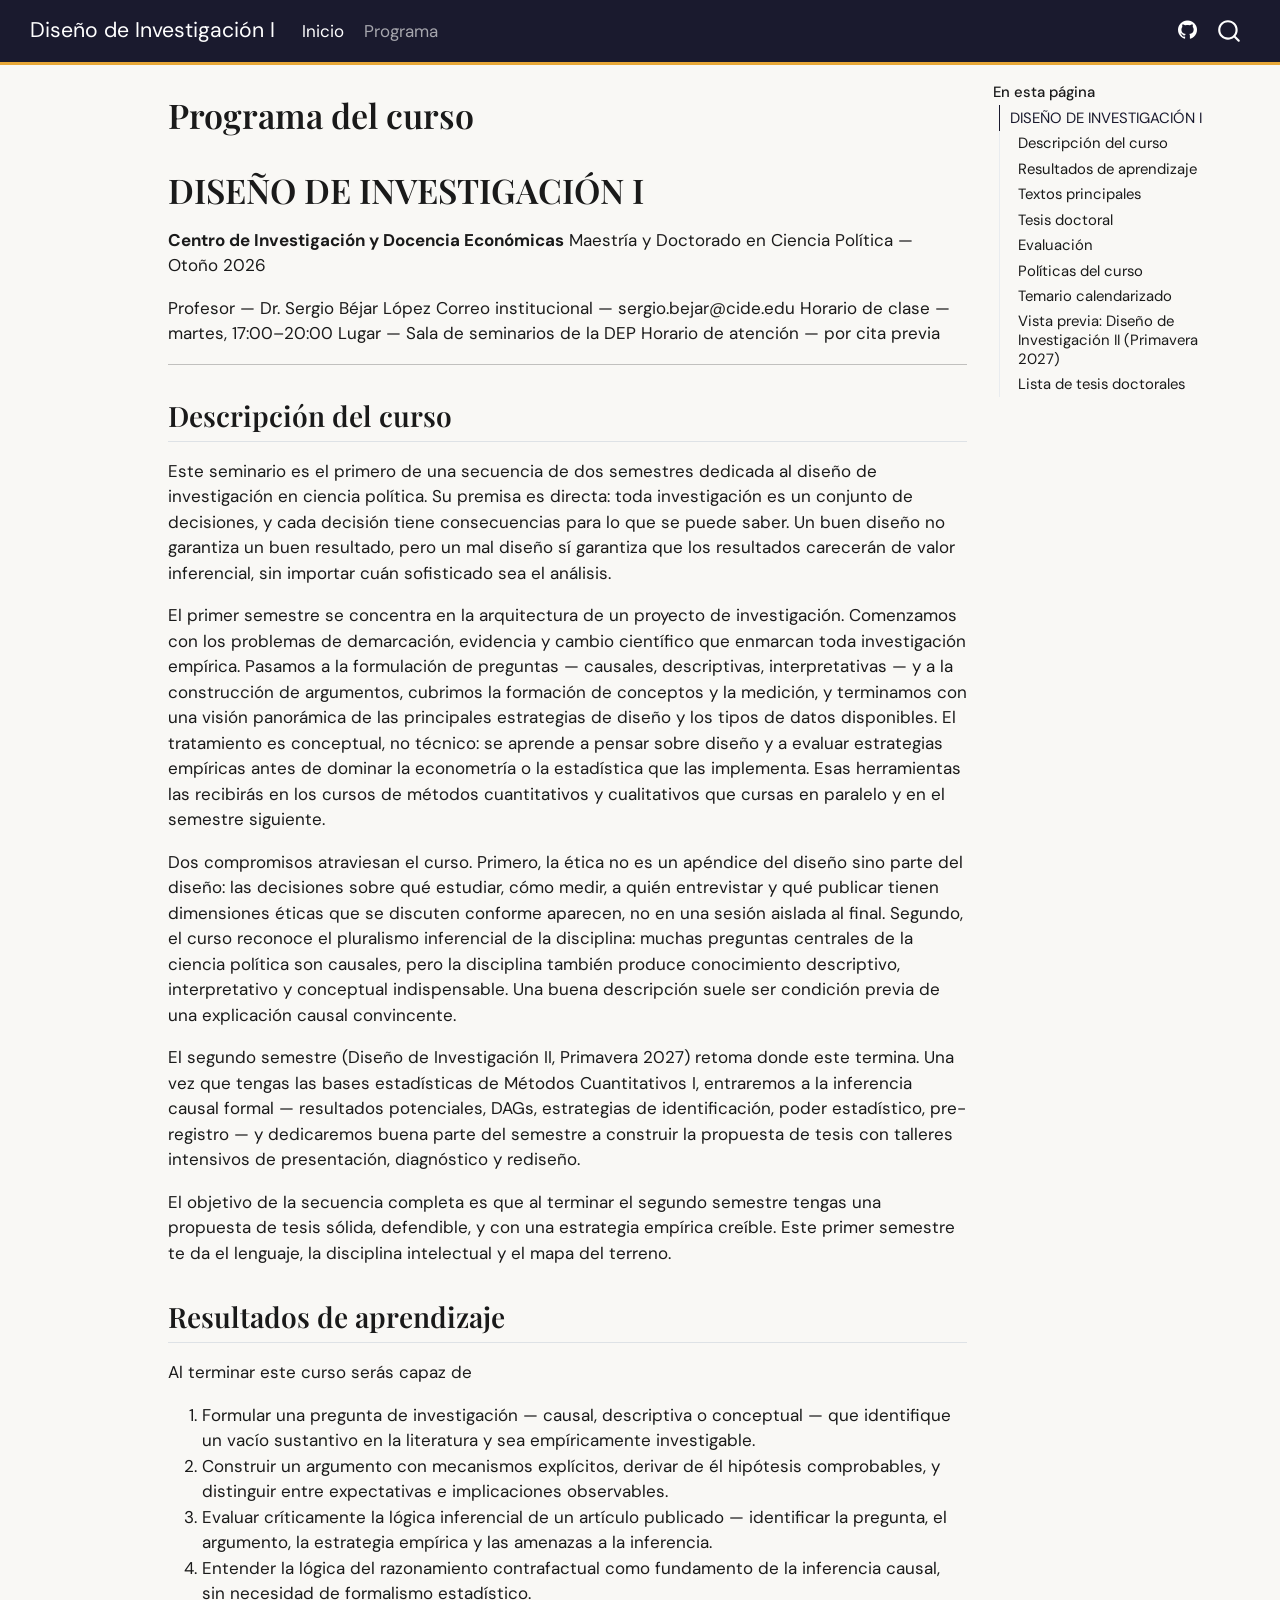
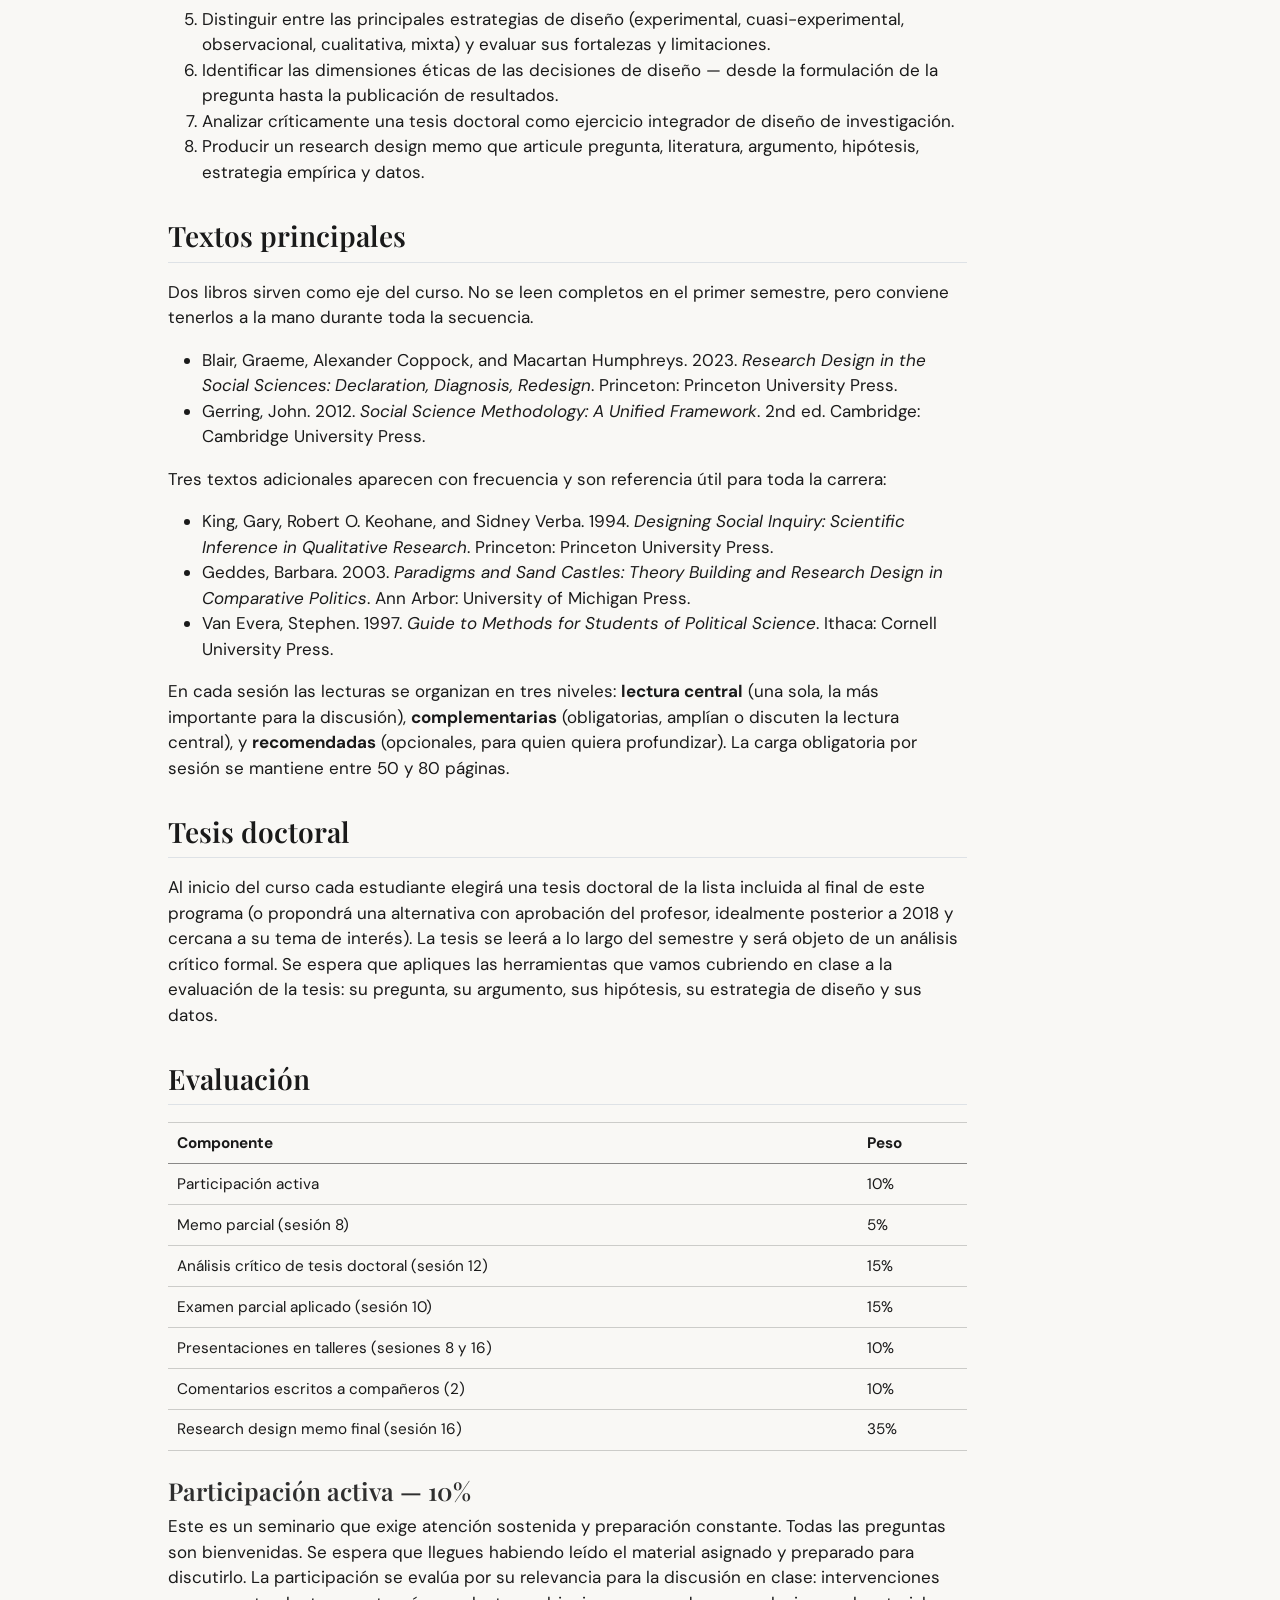
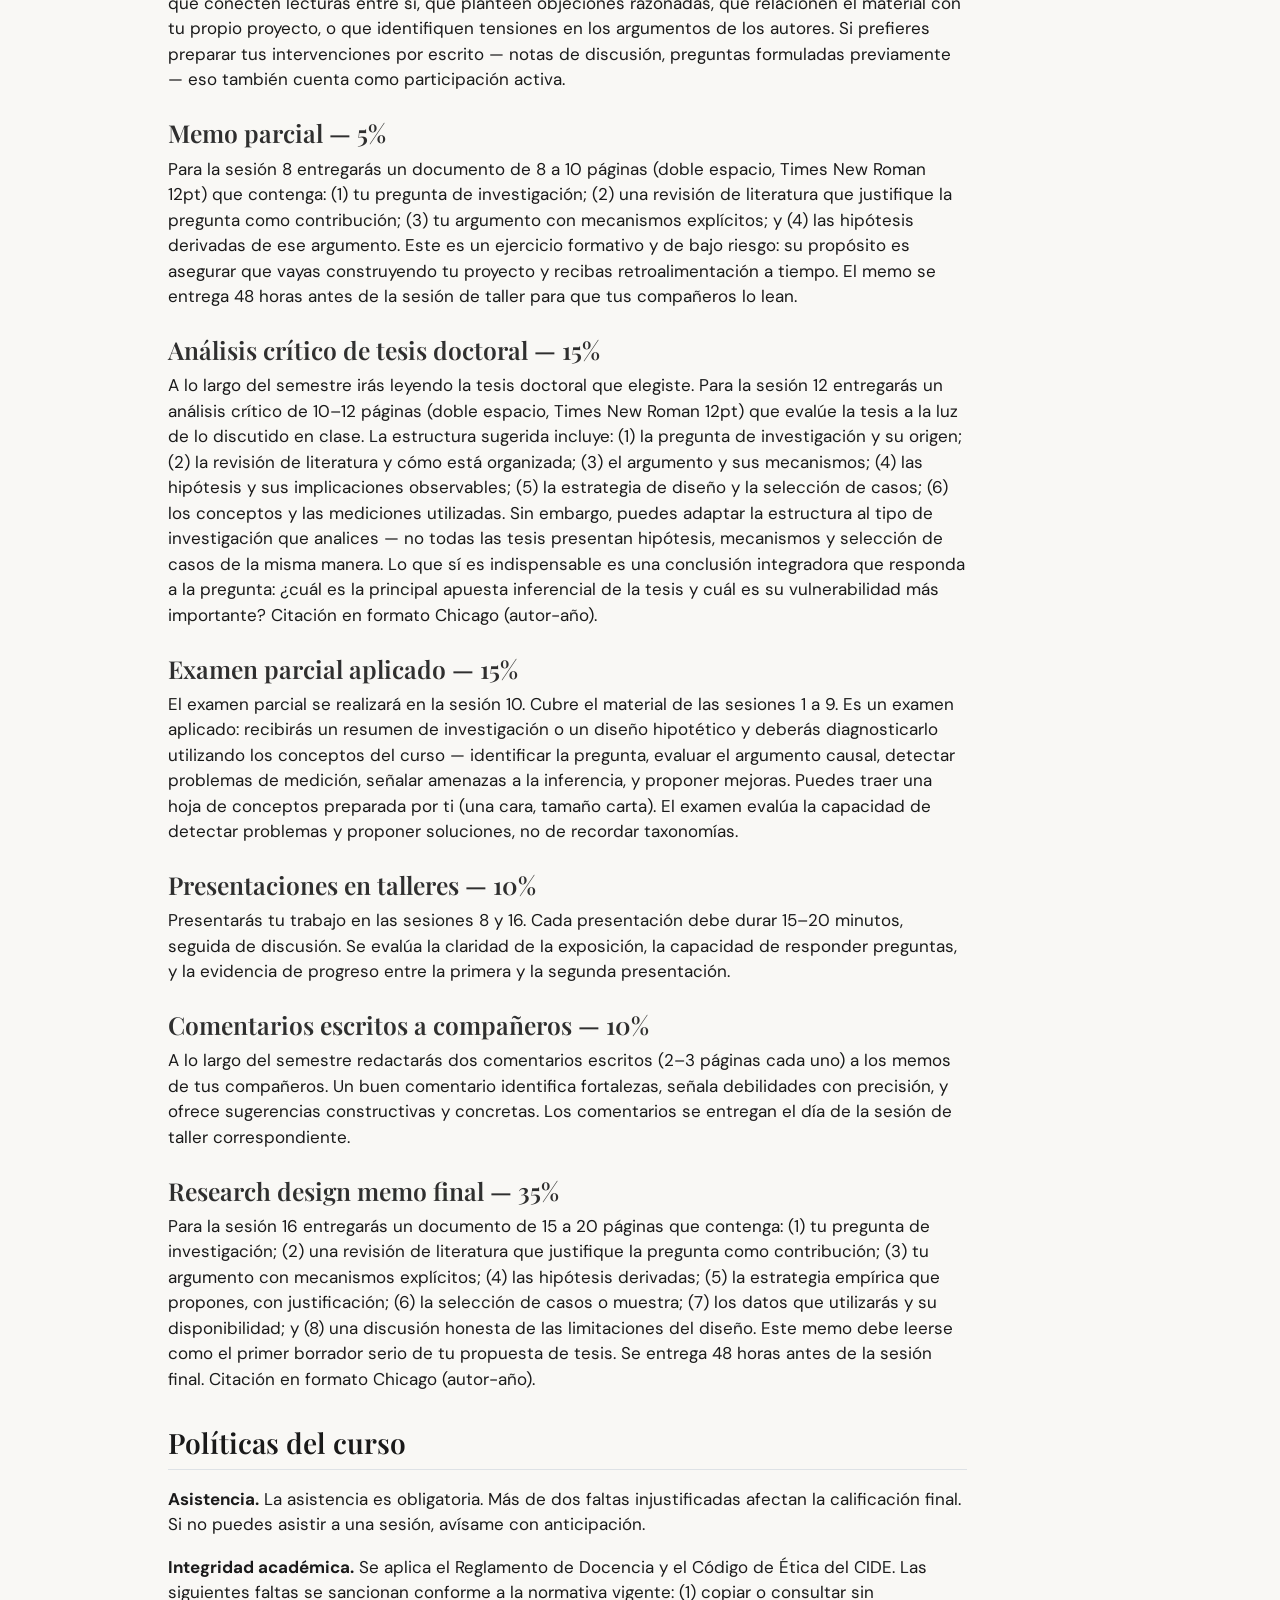
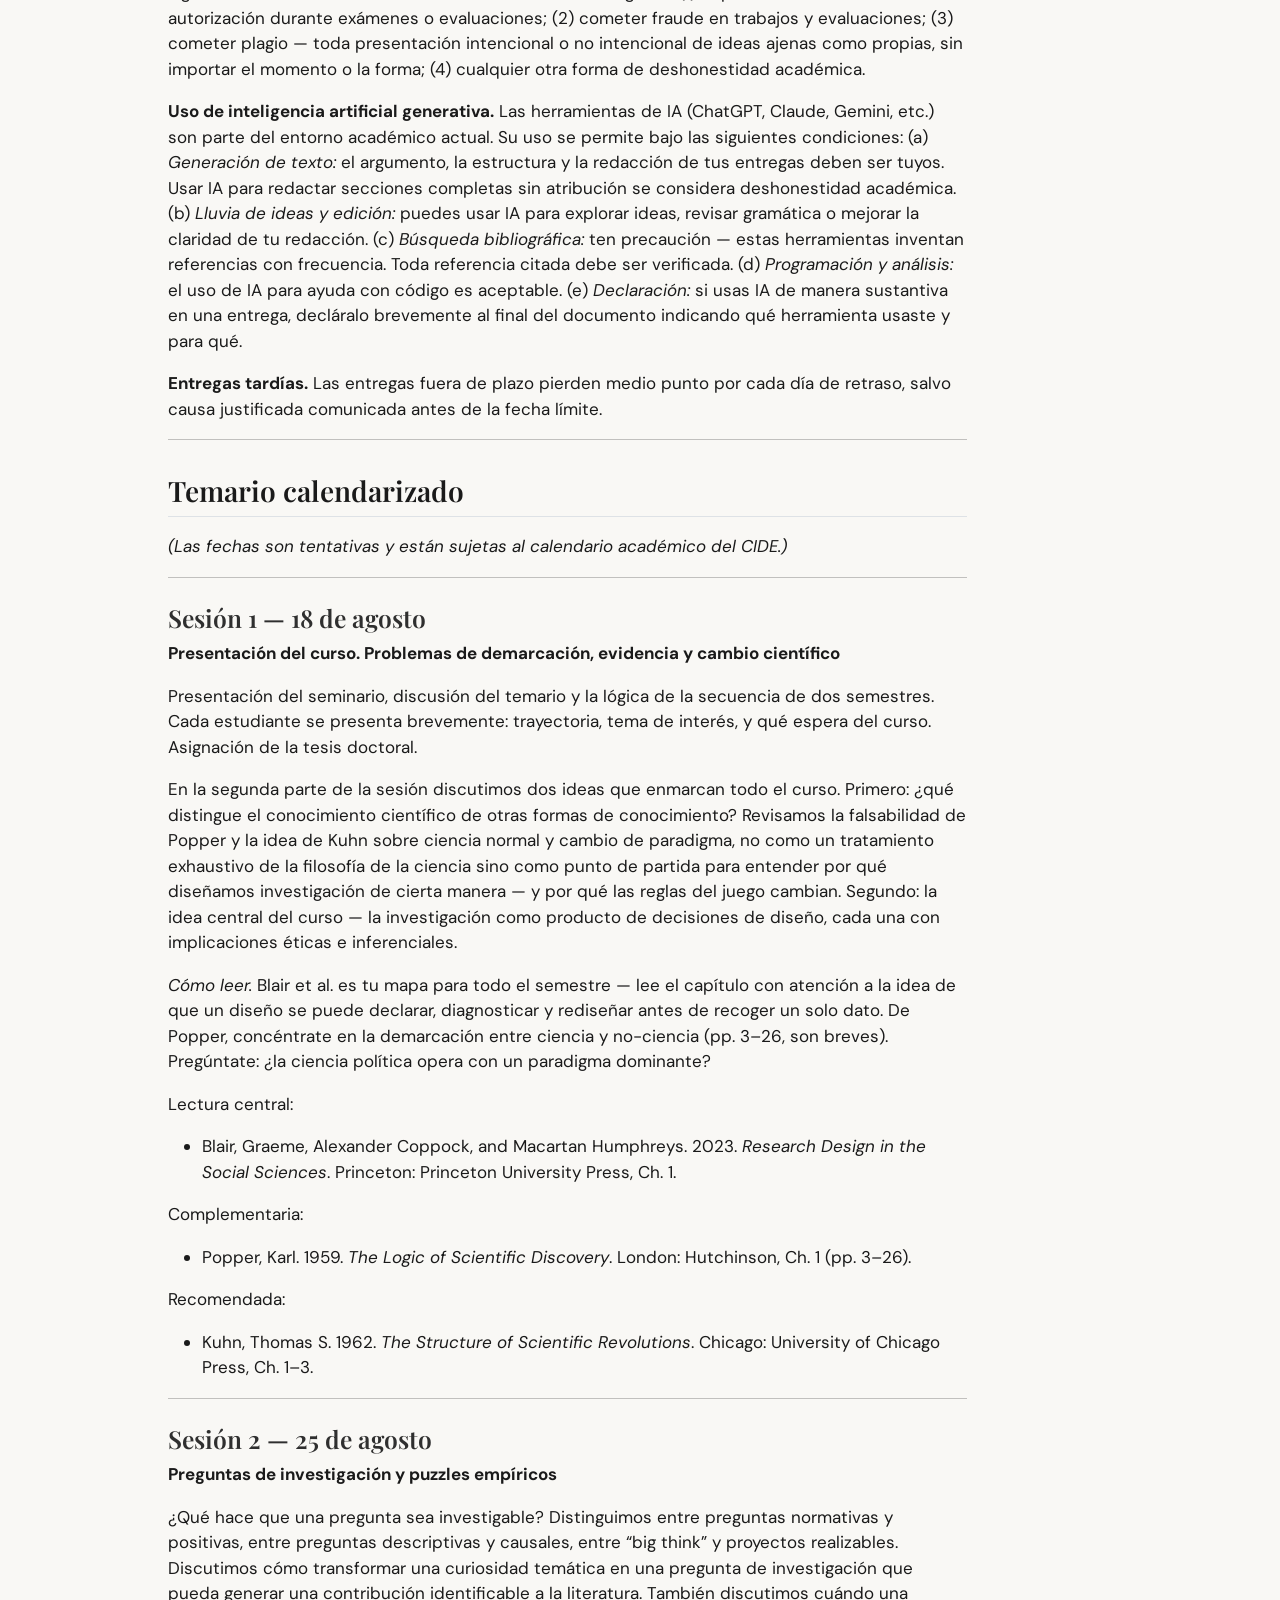
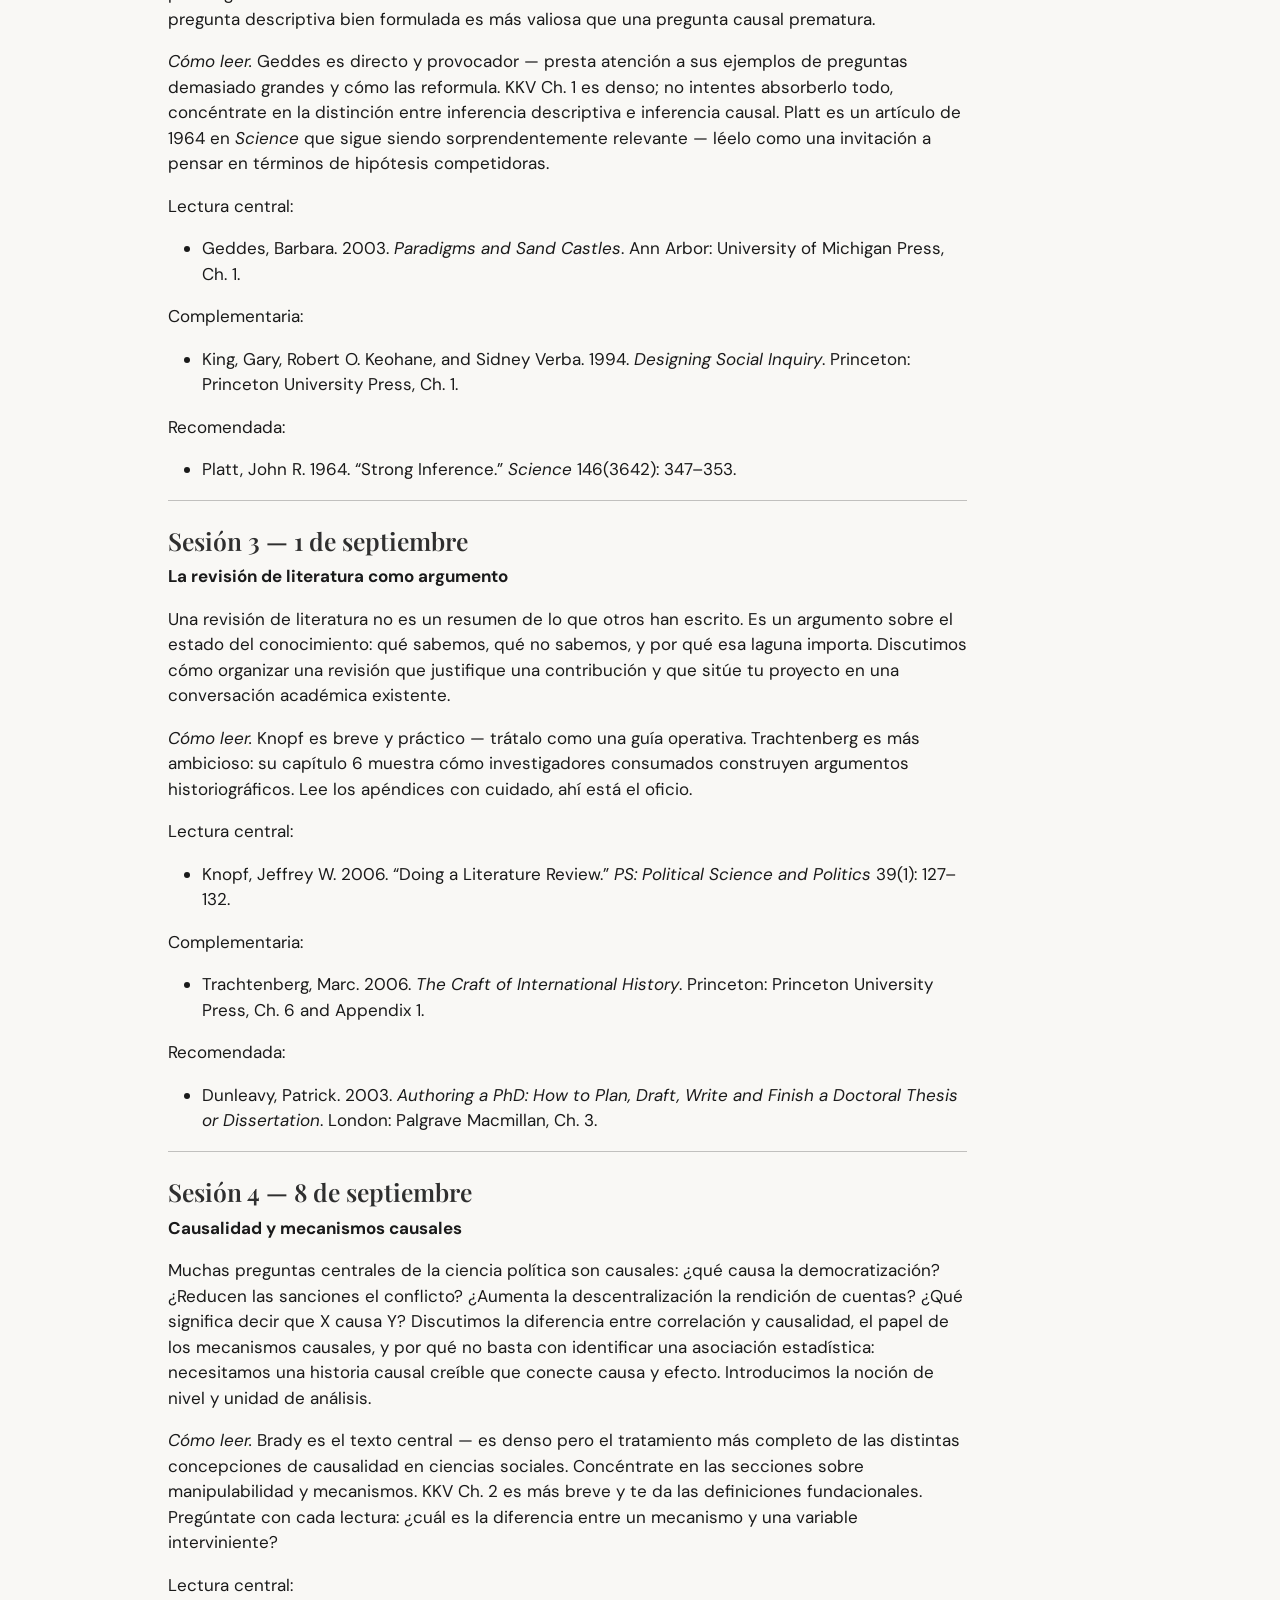
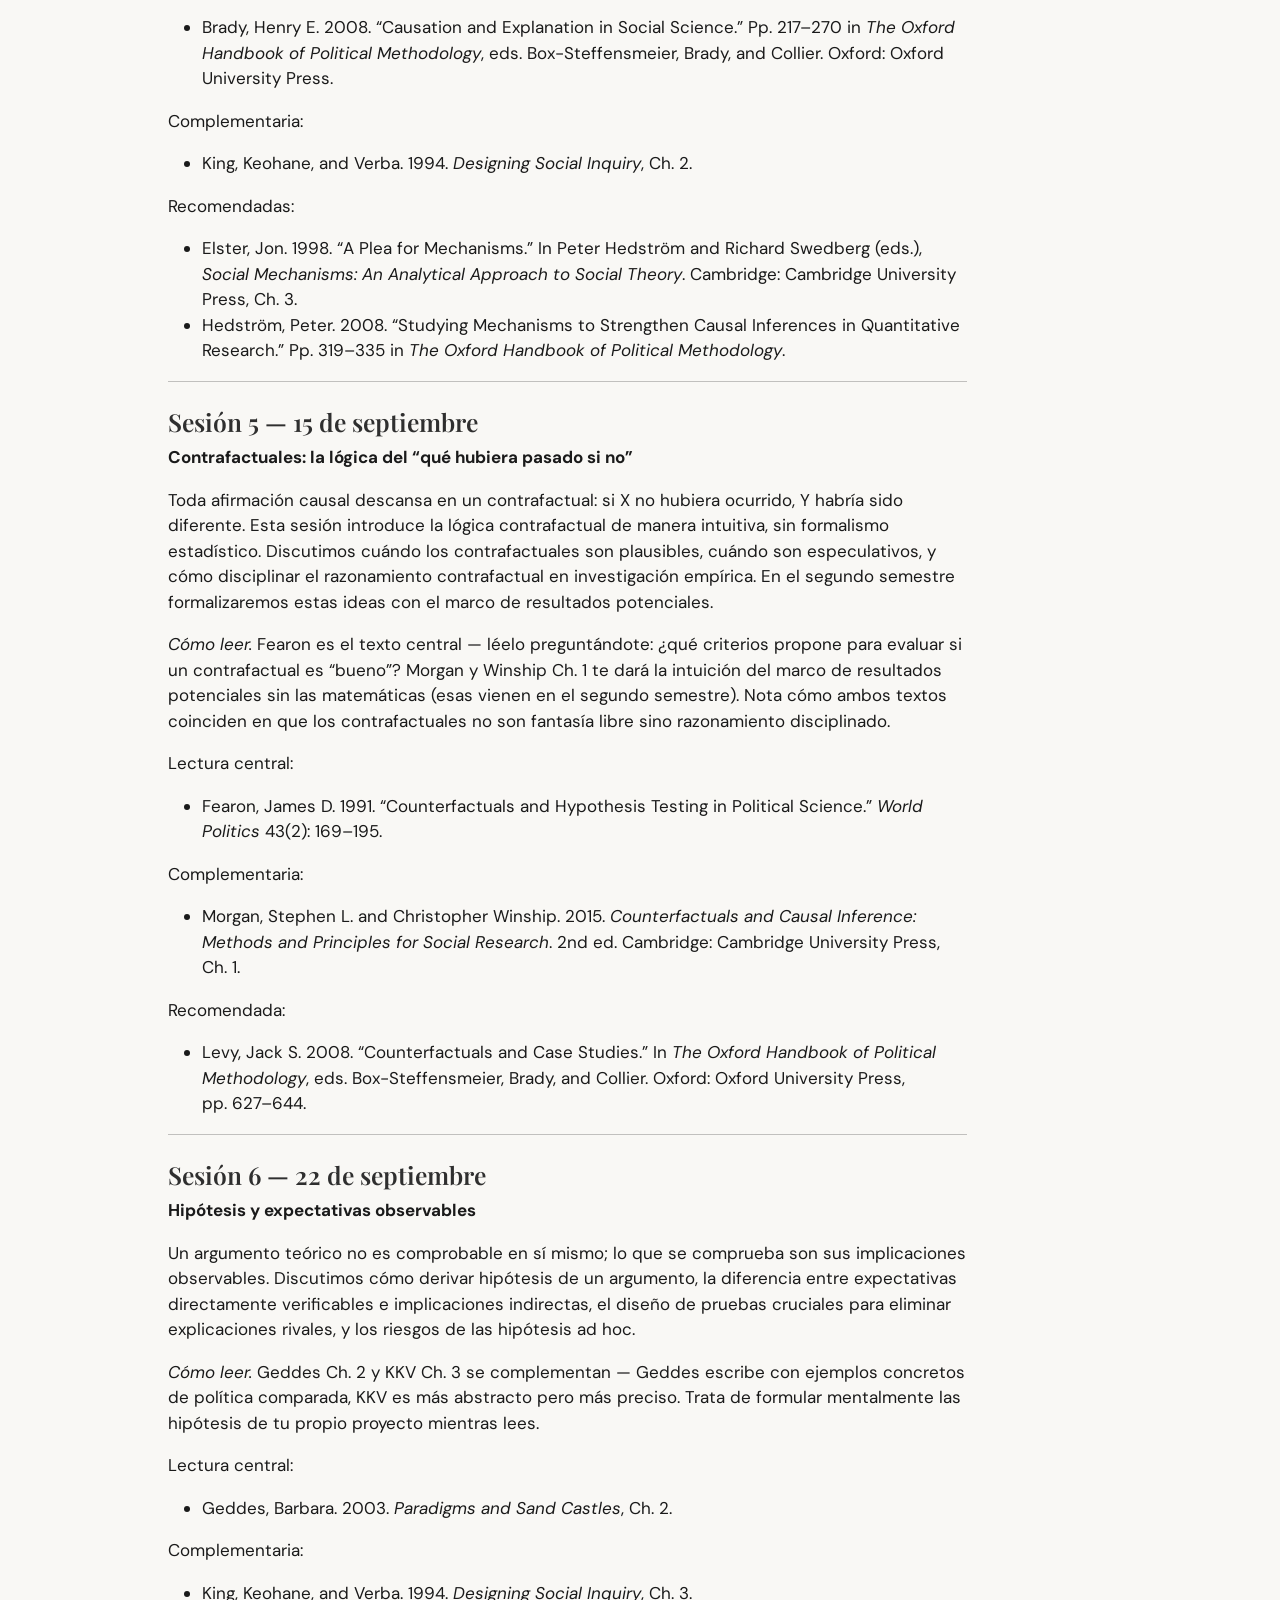
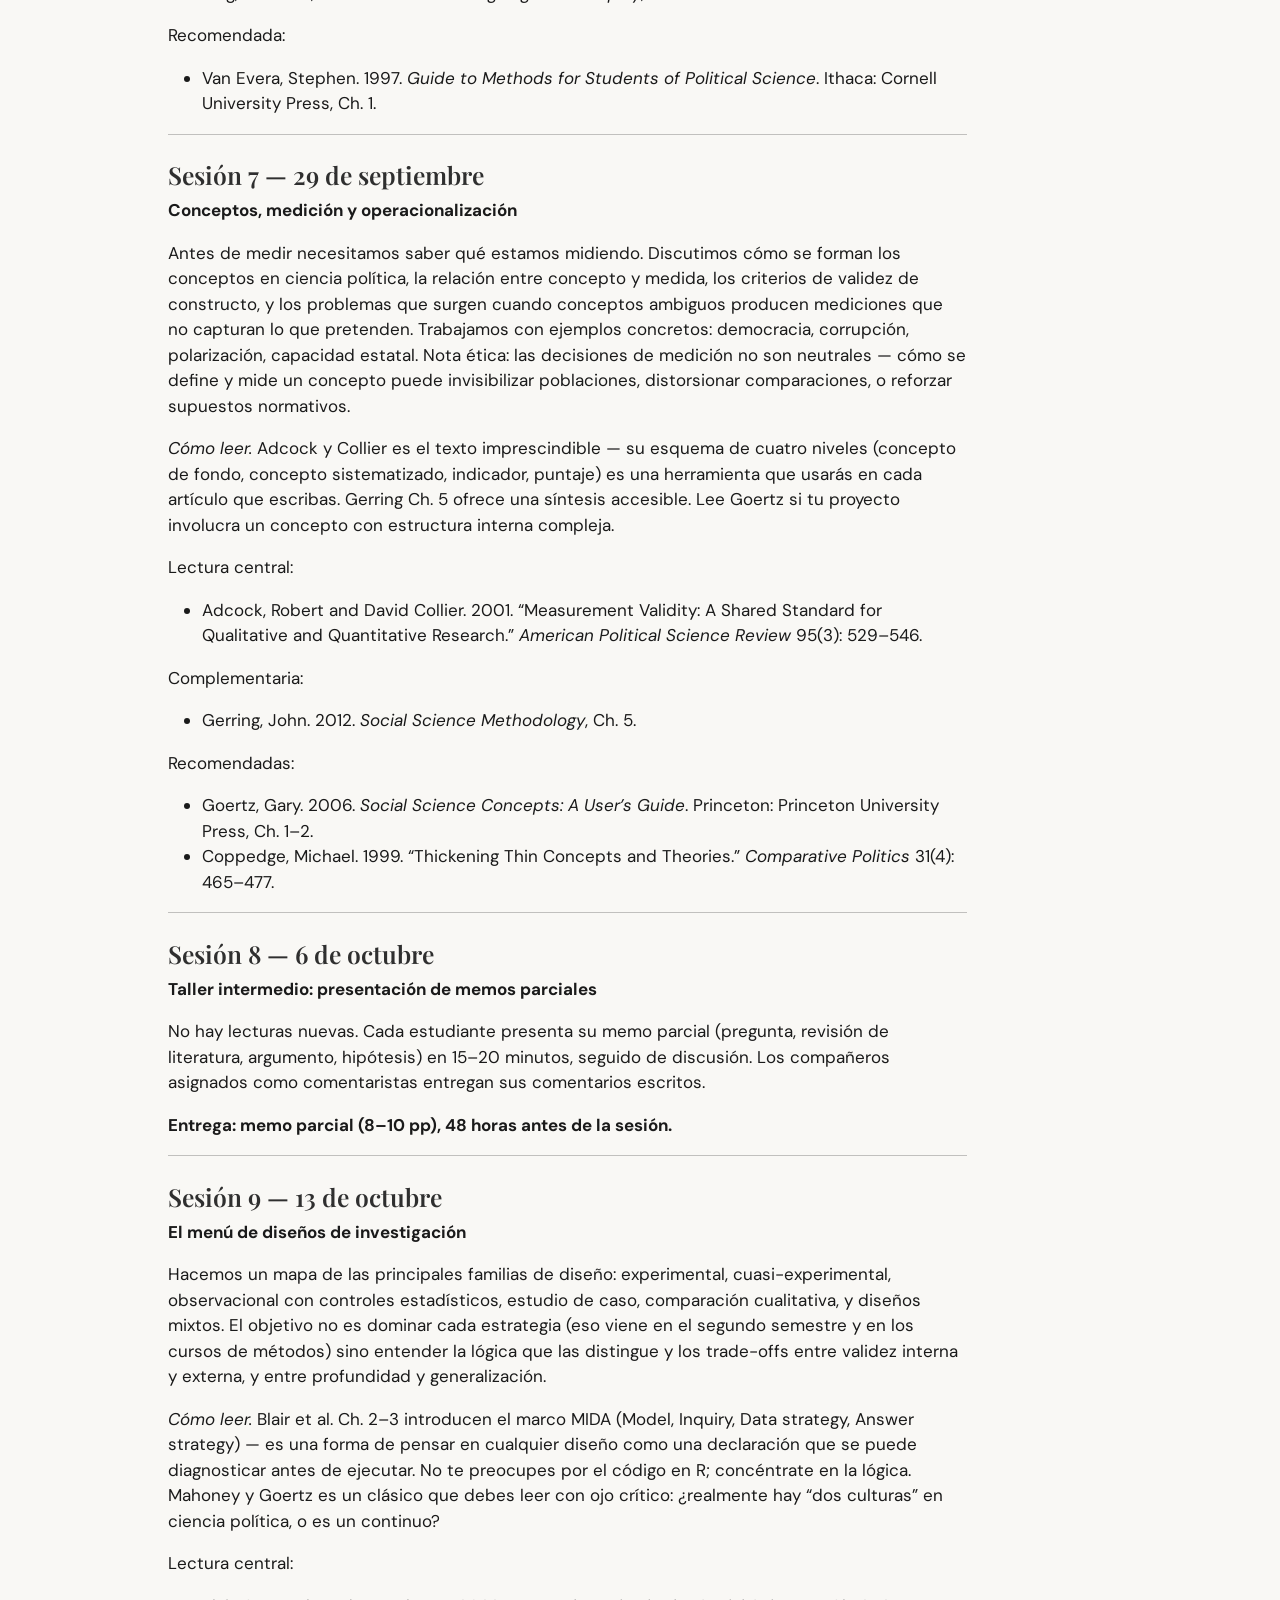
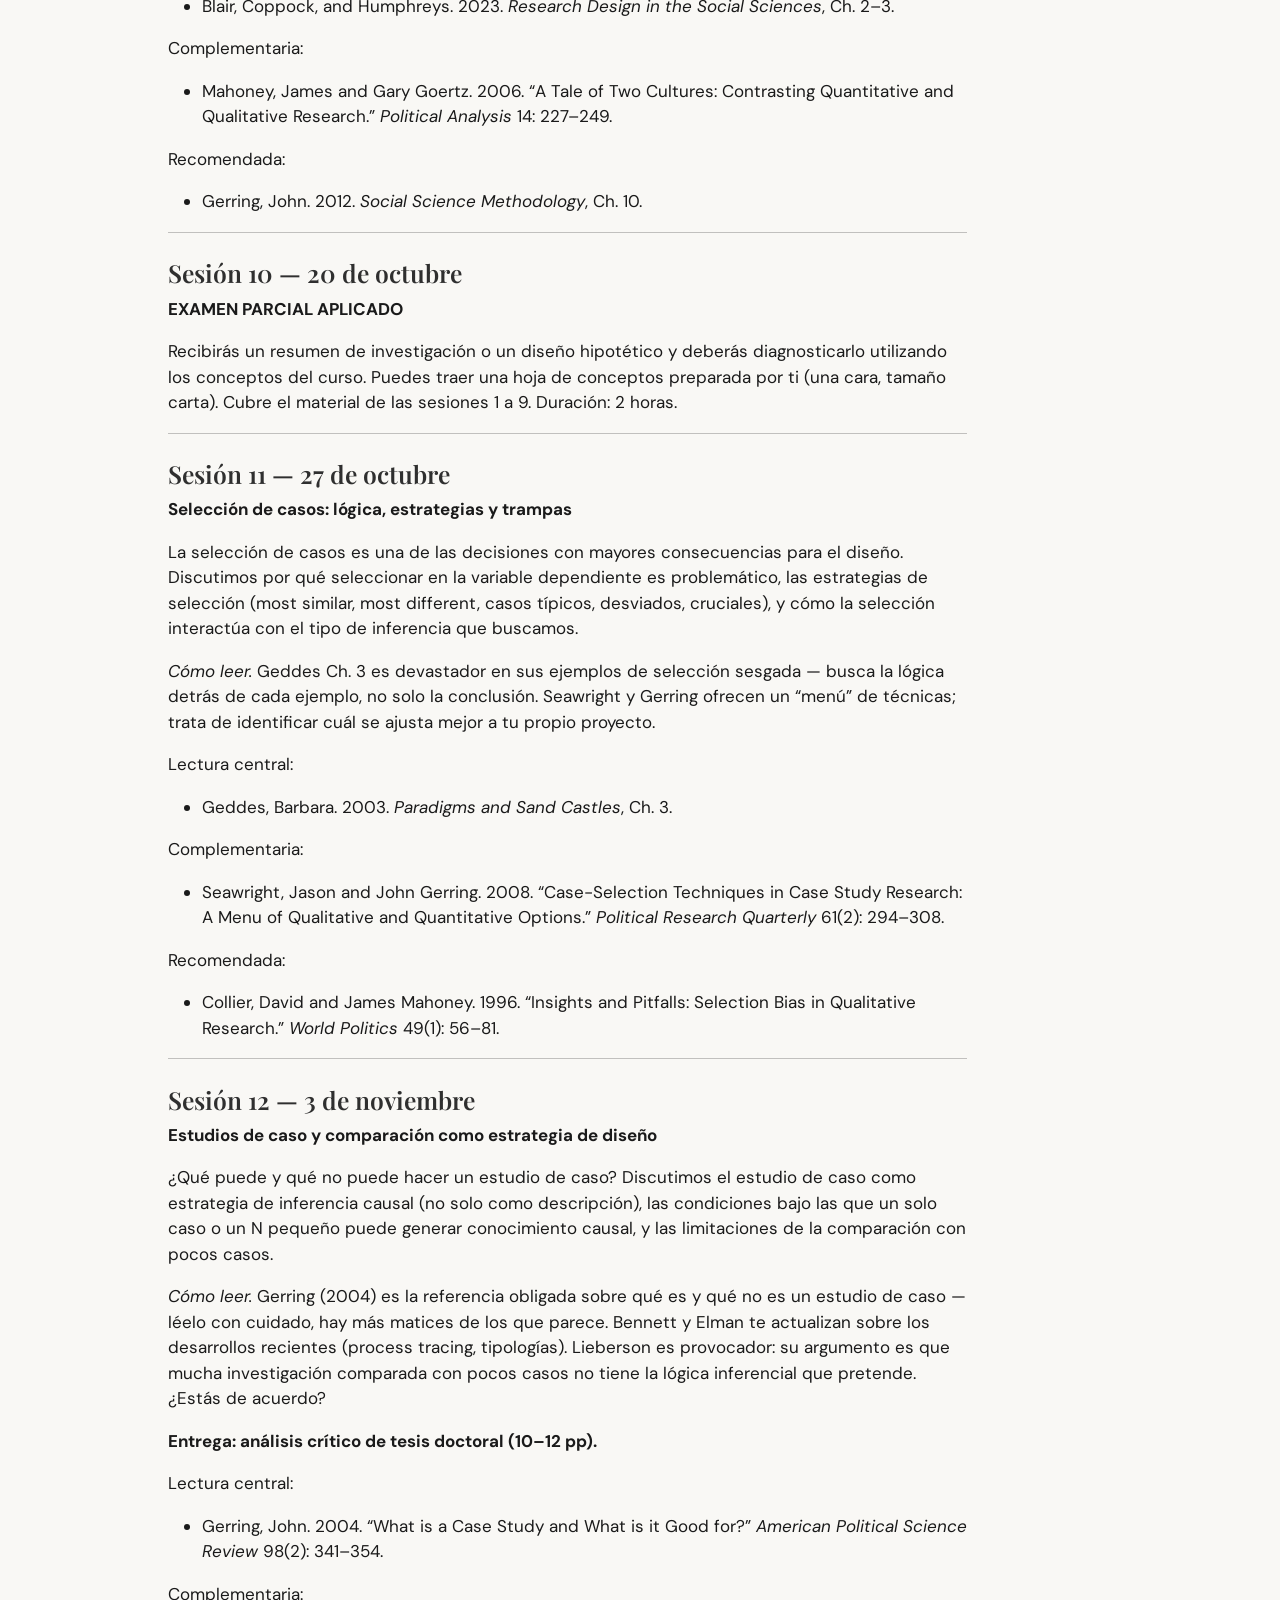
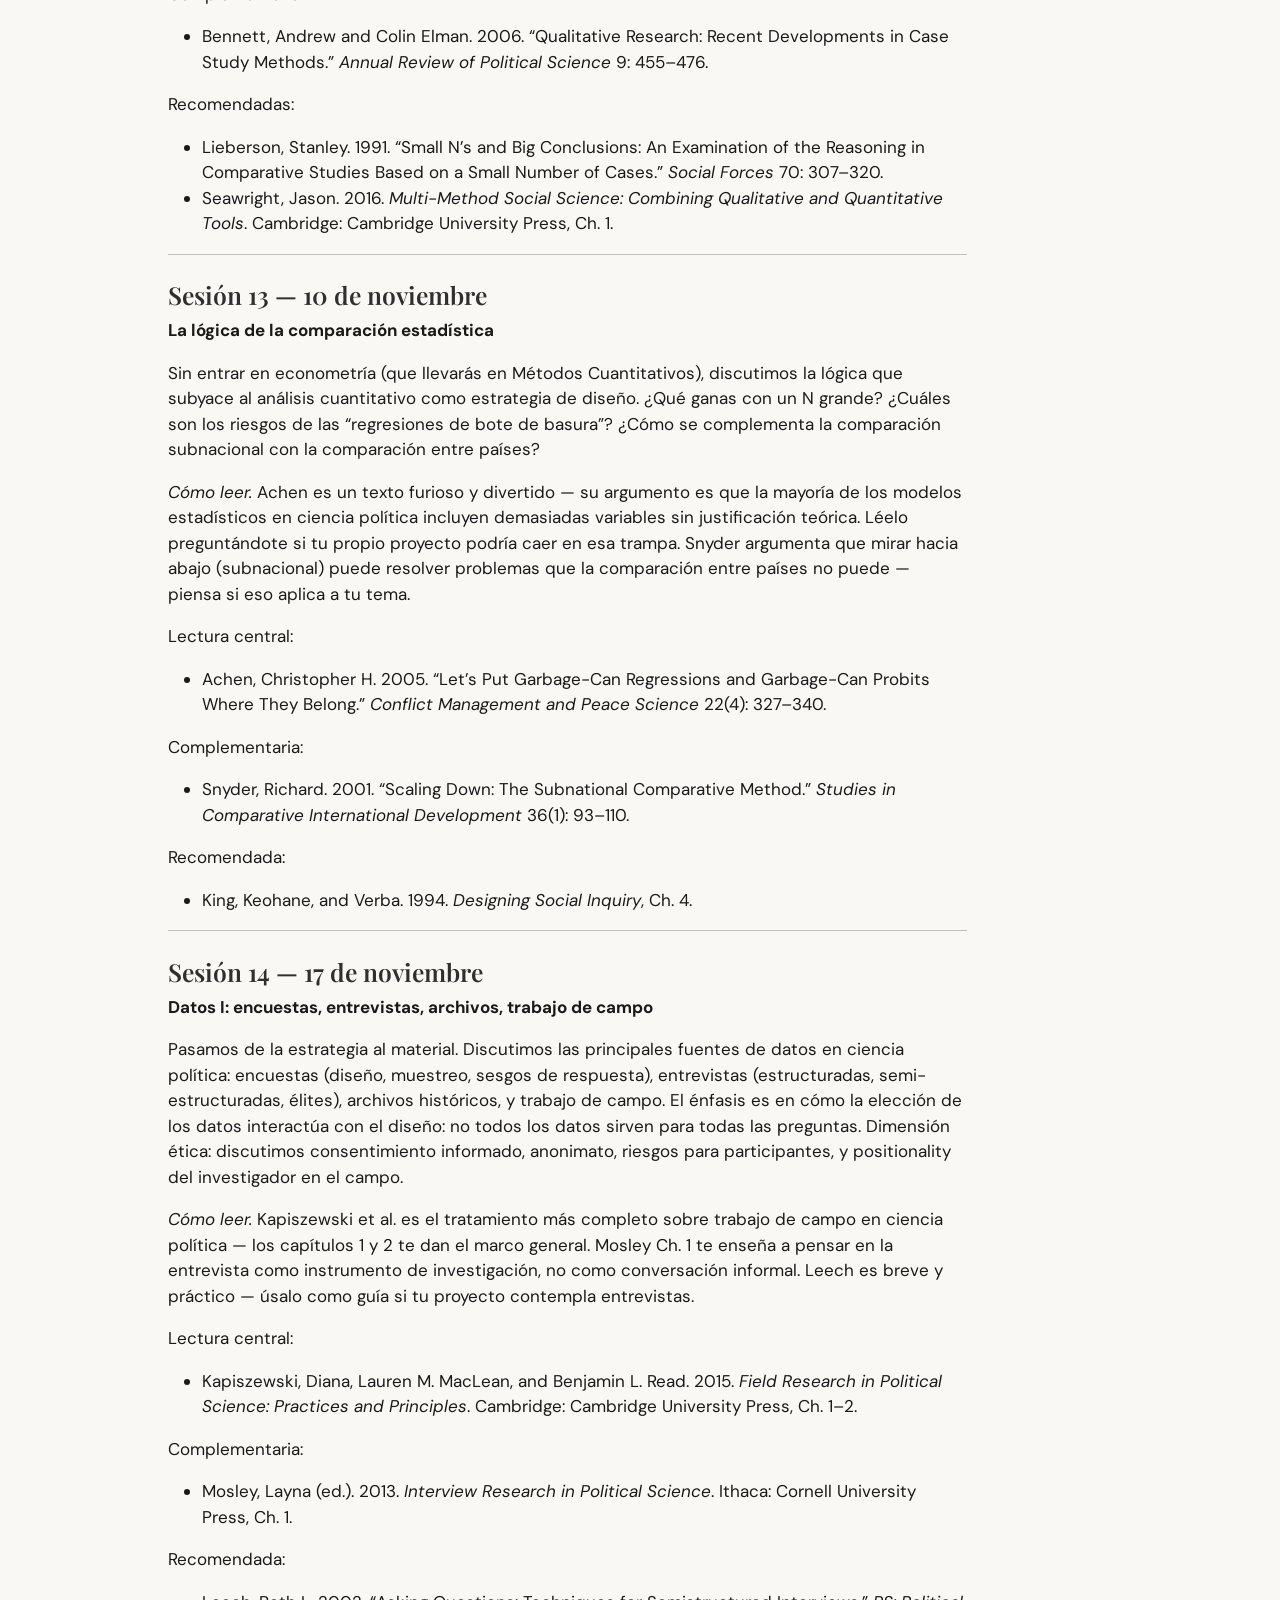
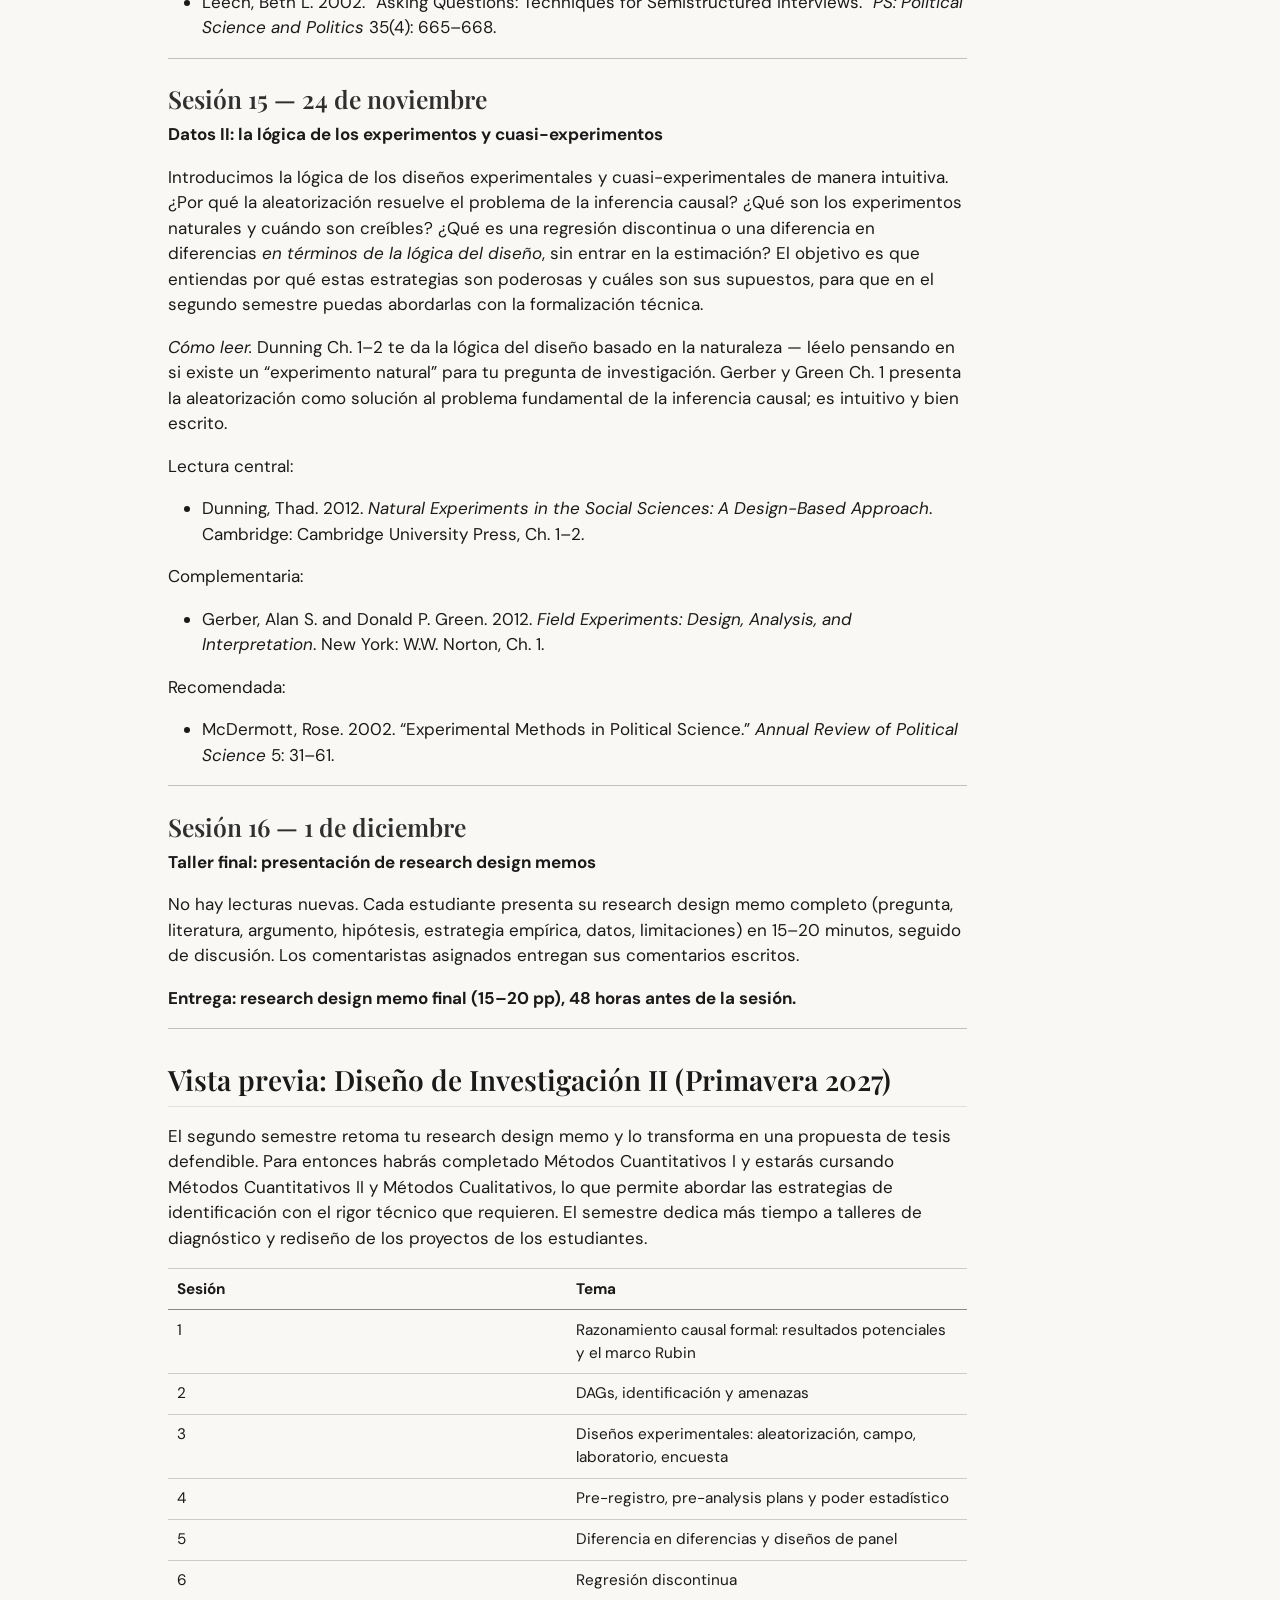
==== commit af2f6cc0: "Revisión del programa: lectura reducida, pluralismo inferencial, ética transversal Cuatro cambios pr" ====
--- a/docs/programa.html
+++ b/docs/programa.html
@@ -127,8 +127,9 @@
   <li><a href="#evaluación" id="toc-evaluación" class="nav-link" data-scroll-target="#evaluación">Evaluación</a>
   <ul class="collapse">
   <li><a href="#participación-activa-10" id="toc-participación-activa-10" class="nav-link" data-scroll-target="#participación-activa-10">Participación activa — 10%</a></li>
+  <li><a href="#memo-parcial-5" id="toc-memo-parcial-5" class="nav-link" data-scroll-target="#memo-parcial-5">Memo parcial — 5%</a></li>
   <li><a href="#análisis-crítico-de-tesis-doctoral-15" id="toc-análisis-crítico-de-tesis-doctoral-15" class="nav-link" data-scroll-target="#análisis-crítico-de-tesis-doctoral-15">Análisis crítico de tesis doctoral — 15%</a></li>
-  <li><a href="#examen-parcial-20" id="toc-examen-parcial-20" class="nav-link" data-scroll-target="#examen-parcial-20">Examen parcial — 20%</a></li>
+  <li><a href="#examen-parcial-aplicado-15" id="toc-examen-parcial-aplicado-15" class="nav-link" data-scroll-target="#examen-parcial-aplicado-15">Examen parcial aplicado — 15%</a></li>
   <li><a href="#presentaciones-en-talleres-10" id="toc-presentaciones-en-talleres-10" class="nav-link" data-scroll-target="#presentaciones-en-talleres-10">Presentaciones en talleres — 10%</a></li>
   <li><a href="#comentarios-escritos-a-compañeros-10" id="toc-comentarios-escritos-a-compañeros-10" class="nav-link" data-scroll-target="#comentarios-escritos-a-compañeros-10">Comentarios escritos a compañeros — 10%</a></li>
   <li><a href="#research-design-memo-final-35" id="toc-research-design-memo-final-35" class="nav-link" data-scroll-target="#research-design-memo-final-35">Research design memo final — 35%</a></li>
@@ -193,19 +194,21 @@
 <section id="descripción-del-curso" class="level2">
 <h2 class="anchored" data-anchor-id="descripción-del-curso">Descripción del curso</h2>
 <p>Este seminario es el primero de una secuencia de dos semestres dedicada al diseño de investigación en ciencia política. Su premisa es directa: toda investigación es un conjunto de decisiones, y cada decisión tiene consecuencias para lo que se puede saber. Un buen diseño no garantiza un buen resultado, pero un mal diseño sí garantiza que los resultados carecerán de valor inferencial, sin importar cuán sofisticado sea el análisis.</p>
-<p>El primer semestre se concentra en la arquitectura de un proyecto de investigación. Comenzamos con los fundamentos epistemológicos del conocimiento científico, pasamos a la formulación de preguntas y la construcción de argumentos causales, cubrimos la formación de conceptos y la medición, y terminamos con una visión panorámica de las principales estrategias de diseño y los tipos de datos disponibles. El tratamiento es conceptual, no técnico: se aprende a pensar causalmente y a evaluar diseños antes de dominar la econometría o la estadística que los implementa. Esas herramientas las recibirás en los cursos de métodos cuantitativos y cualitativos que cursas en paralelo y en el semestre siguiente.</p>
-<p>El segundo semestre (Diseño de Investigación II, Primavera 2027) retoma donde este termina. Una vez que tengas las bases estadísticas de Métodos Cuantitativos I, entraremos a la inferencia causal formal — resultados potenciales, DAGs, estrategias de identificación, poder estadístico, pre-registro — y dedicaremos la segunda mitad del semestre a construir la propuesta de tesis con talleres intensivos de presentación y retroalimentación.</p>
+<p>El primer semestre se concentra en la arquitectura de un proyecto de investigación. Comenzamos con los problemas de demarcación, evidencia y cambio científico que enmarcan toda investigación empírica. Pasamos a la formulación de preguntas — causales, descriptivas, interpretativas — y a la construcción de argumentos, cubrimos la formación de conceptos y la medición, y terminamos con una visión panorámica de las principales estrategias de diseño y los tipos de datos disponibles. El tratamiento es conceptual, no técnico: se aprende a pensar sobre diseño y a evaluar estrategias empíricas antes de dominar la econometría o la estadística que las implementa. Esas herramientas las recibirás en los cursos de métodos cuantitativos y cualitativos que cursas en paralelo y en el semestre siguiente.</p>
+<p>Dos compromisos atraviesan el curso. Primero, la ética no es un apéndice del diseño sino parte del diseño: las decisiones sobre qué estudiar, cómo medir, a quién entrevistar y qué publicar tienen dimensiones éticas que se discuten conforme aparecen, no en una sesión aislada al final. Segundo, el curso reconoce el pluralismo inferencial de la disciplina: muchas preguntas centrales de la ciencia política son causales, pero la disciplina también produce conocimiento descriptivo, interpretativo y conceptual indispensable. Una buena descripción suele ser condición previa de una explicación causal convincente.</p>
+<p>El segundo semestre (Diseño de Investigación II, Primavera 2027) retoma donde este termina. Una vez que tengas las bases estadísticas de Métodos Cuantitativos I, entraremos a la inferencia causal formal — resultados potenciales, DAGs, estrategias de identificación, poder estadístico, pre-registro — y dedicaremos buena parte del semestre a construir la propuesta de tesis con talleres intensivos de presentación, diagnóstico y rediseño.</p>
 <p>El objetivo de la secuencia completa es que al terminar el segundo semestre tengas una propuesta de tesis sólida, defendible, y con una estrategia empírica creíble. Este primer semestre te da el lenguaje, la disciplina intelectual y el mapa del terreno.</p>
 </section>
 <section id="resultados-de-aprendizaje" class="level2">
 <h2 class="anchored" data-anchor-id="resultados-de-aprendizaje">Resultados de aprendizaje</h2>
 <p>Al terminar este curso serás capaz de</p>
 <ol type="1">
-<li>Formular una pregunta de investigación que identifique un vacío sustantivo en la literatura y sea empíricamente investigable.</li>
-<li>Construir un argumento causal con mecanismos explícitos, derivar de él hipótesis comprobables, y distinguir entre expectativas e implicaciones observables.</li>
-<li>Evaluar críticamente la lógica causal de un artículo publicado — identificar la pregunta, el argumento, la estrategia empírica y las amenazas a la inferencia.</li>
+<li>Formular una pregunta de investigación — causal, descriptiva o conceptual — que identifique un vacío sustantivo en la literatura y sea empíricamente investigable.</li>
+<li>Construir un argumento con mecanismos explícitos, derivar de él hipótesis comprobables, y distinguir entre expectativas e implicaciones observables.</li>
+<li>Evaluar críticamente la lógica inferencial de un artículo publicado — identificar la pregunta, el argumento, la estrategia empírica y las amenazas a la inferencia.</li>
 <li>Entender la lógica del razonamiento contrafactual como fundamento de la inferencia causal, sin necesidad de formalismo estadístico.</li>
 <li>Distinguir entre las principales estrategias de diseño (experimental, cuasi-experimental, observacional, cualitativa, mixta) y evaluar sus fortalezas y limitaciones.</li>
+<li>Identificar las dimensiones éticas de las decisiones de diseño — desde la formulación de la pregunta hasta la publicación de resultados.</li>
 <li>Analizar críticamente una tesis doctoral como ejercicio integrador de diseño de investigación.</li>
 <li>Producir un research design memo que articule pregunta, literatura, argumento, hipótesis, estrategia empírica y datos.</li>
 </ol>
@@ -223,11 +226,11 @@
 <li>Geddes, Barbara. 2003. <em>Paradigms and Sand Castles: Theory Building and Research Design in Comparative Politics</em>. Ann Arbor: University of Michigan Press.</li>
 <li>Van Evera, Stephen. 1997. <em>Guide to Methods for Students of Political Science</em>. Ithaca: Cornell University Press.</li>
 </ul>
-<p>Las lecturas asignadas por sesión son obligatorias salvo que estén marcadas como “Recomendada.” La carga típica es de tres a cuatro textos (artículos o capítulos) por sesión.</p>
+<p>En cada sesión las lecturas se organizan en tres niveles: <strong>lectura central</strong> (una sola, la más importante para la discusión), <strong>complementarias</strong> (obligatorias, amplían o discuten la lectura central), y <strong>recomendadas</strong> (opcionales, para quien quiera profundizar). La carga obligatoria por sesión se mantiene entre 50 y 80 páginas.</p>
 </section>
 <section id="tesis-doctoral" class="level2">
 <h2 class="anchored" data-anchor-id="tesis-doctoral">Tesis doctoral</h2>
-<p>Al inicio del curso cada estudiante elegirá una tesis doctoral de la lista incluida al final de este programa (o propondrá una alternativa con aprobación del profesor). La tesis se leerá a lo largo del semestre y será objeto de un análisis crítico formal. Se espera que apliques las herramientas que vamos cubriendo en clase a la evaluación de la tesis: su pregunta, su argumento, sus hipótesis, su estrategia de diseño y sus datos.</p>
+<p>Al inicio del curso cada estudiante elegirá una tesis doctoral de la lista incluida al final de este programa (o propondrá una alternativa con aprobación del profesor, idealmente posterior a 2018 y cercana a su tema de interés). La tesis se leerá a lo largo del semestre y será objeto de un análisis crítico formal. Se espera que apliques las herramientas que vamos cubriendo en clase a la evaluación de la tesis: su pregunta, su argumento, sus hipótesis, su estrategia de diseño y sus datos.</p>
 </section>
 <section id="evaluación" class="level2">
 <h2 class="anchored" data-anchor-id="evaluación">Evaluación</h2>
@@ -244,22 +247,26 @@
 <td>10%</td>
 </tr>
 <tr class="even">
-<td>Análisis crítico de tesis doctoral</td>
+<td>Memo parcial (sesión 8)</td>
+<td>5%</td>
+</tr>
+<tr class="odd">
+<td>Análisis crítico de tesis doctoral (sesión 12)</td>
 <td>15%</td>
 </tr>
+<tr class="even">
+<td>Examen parcial aplicado (sesión 10)</td>
+<td>15%</td>
+</tr>
 <tr class="odd">
-<td>Examen parcial (sesión 10)</td>
-<td>20%</td>
-</tr>
-<tr class="even">
 <td>Presentaciones en talleres (sesiones 8 y 16)</td>
 <td>10%</td>
 </tr>
-<tr class="odd">
+<tr class="even">
 <td>Comentarios escritos a compañeros (2)</td>
 <td>10%</td>
 </tr>
-<tr class="even">
+<tr class="odd">
 <td>Research design memo final (sesión 16)</td>
 <td>35%</td>
 </tr>
@@ -267,15 +274,19 @@
 </table>
 <section id="participación-activa-10" class="level3">
 <h3 class="anchored" data-anchor-id="participación-activa-10">Participación activa — 10%</h3>
-<p>Este es un seminario que exige atención sostenida y preparación constante. Todas las preguntas son bienvenidas — no hay preguntas malas. Lo que sí hay son silencios que revelan que no leíste. Se espera que llegues habiendo leído todo el material asignado y preparado para discutirlo. La participación se evalúa por su relevancia para la discusión en clase: intervenciones que conecten lecturas entre sí, que planteen objeciones razonadas, que relacionen el material con tu propio proyecto, o que identifiquen tensiones en los argumentos de los autores.</p>
+<p>Este es un seminario que exige atención sostenida y preparación constante. Todas las preguntas son bienvenidas. Se espera que llegues habiendo leído el material asignado y preparado para discutirlo. La participación se evalúa por su relevancia para la discusión en clase: intervenciones que conecten lecturas entre sí, que planteen objeciones razonadas, que relacionen el material con tu propio proyecto, o que identifiquen tensiones en los argumentos de los autores. Si prefieres preparar tus intervenciones por escrito — notas de discusión, preguntas formuladas previamente — eso también cuenta como participación activa.</p>
+</section>
+<section id="memo-parcial-5" class="level3">
+<h3 class="anchored" data-anchor-id="memo-parcial-5">Memo parcial — 5%</h3>
+<p>Para la sesión 8 entregarás un documento de 8 a 10 páginas (doble espacio, Times New Roman 12pt) que contenga: (1) tu pregunta de investigación; (2) una revisión de literatura que justifique la pregunta como contribución; (3) tu argumento con mecanismos explícitos; y (4) las hipótesis derivadas de ese argumento. Este es un ejercicio formativo y de bajo riesgo: su propósito es asegurar que vayas construyendo tu proyecto y recibas retroalimentación a tiempo. El memo se entrega 48 horas antes de la sesión de taller para que tus compañeros lo lean.</p>
 </section>
 <section id="análisis-crítico-de-tesis-doctoral-15" class="level3">
 <h3 class="anchored" data-anchor-id="análisis-crítico-de-tesis-doctoral-15">Análisis crítico de tesis doctoral — 15%</h3>
-<p>A lo largo del semestre irás leyendo la tesis doctoral que elegiste. Para la sesión 12 entregarás un análisis crítico de 10–12 páginas (doble espacio, Times New Roman 12pt) que evalúe la tesis a la luz de lo discutido en clase. El análisis debe cubrir, en secciones separadas: (1) la pregunta de investigación y su origen; (2) la revisión de literatura y cómo está organizada; (3) el argumento causal y sus mecanismos; (4) las hipótesis y sus implicaciones observables; (5) la estrategia de diseño y la selección de casos; (6) los conceptos y las mediciones utilizadas. Para cada sección, evalúa qué está bien hecho, qué podría mejorarse, y qué harías diferente. Citación en formato Chicago (autor-año).</p>
-</section>
-<section id="examen-parcial-20" class="level3">
-<h3 class="anchored" data-anchor-id="examen-parcial-20">Examen parcial — 20%</h3>
-<p>El examen parcial se realizará en la sesión 10, a libro cerrado. Cubre el material de las sesiones 1 a 9. El examen evalúa comprensión conceptual: causalidad, contrafactuales, mecanismos causales, hipótesis, validez de constructo, formación de conceptos. No es un examen de memorización sino de razonamiento — espera preguntas que requieran aplicar los conceptos a situaciones concretas.</p>
+<p>A lo largo del semestre irás leyendo la tesis doctoral que elegiste. Para la sesión 12 entregarás un análisis crítico de 10–12 páginas (doble espacio, Times New Roman 12pt) que evalúe la tesis a la luz de lo discutido en clase. La estructura sugerida incluye: (1) la pregunta de investigación y su origen; (2) la revisión de literatura y cómo está organizada; (3) el argumento y sus mecanismos; (4) las hipótesis y sus implicaciones observables; (5) la estrategia de diseño y la selección de casos; (6) los conceptos y las mediciones utilizadas. Sin embargo, puedes adaptar la estructura al tipo de investigación que analices — no todas las tesis presentan hipótesis, mecanismos y selección de casos de la misma manera. Lo que sí es indispensable es una conclusión integradora que responda a la pregunta: ¿cuál es la principal apuesta inferencial de la tesis y cuál es su vulnerabilidad más importante? Citación en formato Chicago (autor-año).</p>
+</section>
+<section id="examen-parcial-aplicado-15" class="level3">
+<h3 class="anchored" data-anchor-id="examen-parcial-aplicado-15">Examen parcial aplicado — 15%</h3>
+<p>El examen parcial se realizará en la sesión 10. Cubre el material de las sesiones 1 a 9. Es un examen aplicado: recibirás un resumen de investigación o un diseño hipotético y deberás diagnosticarlo utilizando los conceptos del curso — identificar la pregunta, evaluar el argumento causal, detectar problemas de medición, señalar amenazas a la inferencia, y proponer mejoras. Puedes traer una hoja de conceptos preparada por ti (una cara, tamaño carta). El examen evalúa la capacidad de detectar problemas y proponer soluciones, no de recordar taxonomías.</p>
 </section>
 <section id="presentaciones-en-talleres-10" class="level3">
 <h3 class="anchored" data-anchor-id="presentaciones-en-talleres-10">Presentaciones en talleres — 10%</h3>
@@ -287,13 +298,14 @@
 </section>
 <section id="research-design-memo-final-35" class="level3">
 <h3 class="anchored" data-anchor-id="research-design-memo-final-35">Research design memo final — 35%</h3>
-<p>Para la sesión 16 entregarás un documento de 15 a 20 páginas que contenga: (1) tu pregunta de investigación; (2) una revisión de literatura que justifique la pregunta como contribución; (3) tu argumento causal con mecanismos explícitos; (4) las hipótesis derivadas; (5) la estrategia empírica que propones, con justificación; (6) la selección de casos o muestra; (7) los datos que utilizarás y su disponibilidad; y (8) una discusión honesta de las limitaciones del diseño. Este memo debe leerse como el primer borrador serio de tu propuesta de tesis. Se entrega 48 horas antes de la sesión final. Citación en formato Chicago (autor-año).</p>
+<p>Para la sesión 16 entregarás un documento de 15 a 20 páginas que contenga: (1) tu pregunta de investigación; (2) una revisión de literatura que justifique la pregunta como contribución; (3) tu argumento con mecanismos explícitos; (4) las hipótesis derivadas; (5) la estrategia empírica que propones, con justificación; (6) la selección de casos o muestra; (7) los datos que utilizarás y su disponibilidad; y (8) una discusión honesta de las limitaciones del diseño. Este memo debe leerse como el primer borrador serio de tu propuesta de tesis. Se entrega 48 horas antes de la sesión final. Citación en formato Chicago (autor-año).</p>
 </section>
 </section>
 <section id="políticas-del-curso" class="level2">
 <h2 class="anchored" data-anchor-id="políticas-del-curso">Políticas del curso</h2>
 <p><strong>Asistencia.</strong> La asistencia es obligatoria. Más de dos faltas injustificadas afectan la calificación final. Si no puedes asistir a una sesión, avísame con anticipación.</p>
-<p><strong>Integridad académica.</strong> Se aplica el Reglamento de Docencia y el Código de Ética del CIDE. Las siguientes faltas se sancionan conforme a la normativa vigente: (1) copiar o consultar sin autorización durante exámenes o evaluaciones; (2) cometer fraude en trabajos y evaluaciones; (3) cometer plagio — toda presentación intencional o no intencional de ideas ajenas como propias, sin importar el momento o la forma; (4) cualquier otra forma de deshonestidad académica. El uso de herramientas de inteligencia artificial generativa para redactar entregas sin atribución se considera una violación de esta política. Puedes usar estas herramientas como apoyo para buscar literatura o aclarar conceptos, pero el argumento, la estructura y la redacción deben ser tuyos.</p>
+<p><strong>Integridad académica.</strong> Se aplica el Reglamento de Docencia y el Código de Ética del CIDE. Las siguientes faltas se sancionan conforme a la normativa vigente: (1) copiar o consultar sin autorización durante exámenes o evaluaciones; (2) cometer fraude en trabajos y evaluaciones; (3) cometer plagio — toda presentación intencional o no intencional de ideas ajenas como propias, sin importar el momento o la forma; (4) cualquier otra forma de deshonestidad académica.</p>
+<p><strong>Uso de inteligencia artificial generativa.</strong> Las herramientas de IA (ChatGPT, Claude, Gemini, etc.) son parte del entorno académico actual. Su uso se permite bajo las siguientes condiciones: (a) <em>Generación de texto:</em> el argumento, la estructura y la redacción de tus entregas deben ser tuyos. Usar IA para redactar secciones completas sin atribución se considera deshonestidad académica. (b) <em>Lluvia de ideas y edición:</em> puedes usar IA para explorar ideas, revisar gramática o mejorar la claridad de tu redacción. (c) <em>Búsqueda bibliográfica:</em> ten precaución — estas herramientas inventan referencias con frecuencia. Toda referencia citada debe ser verificada. (d) <em>Programación y análisis:</em> el uso de IA para ayuda con código es aceptable. (e) <em>Declaración:</em> si usas IA de manera sustantiva en una entrega, decláralo brevemente al final del documento indicando qué herramienta usaste y para qué.</p>
 <p><strong>Entregas tardías.</strong> Las entregas fuera de plazo pierden medio punto por cada día de retraso, salvo causa justificada comunicada antes de la fecha límite.</p>
 <hr>
 </section>
@@ -303,14 +315,20 @@
 <hr>
 <section id="sesión-1-18-de-agosto" class="level3">
 <h3 class="anchored" data-anchor-id="sesión-1-18-de-agosto">Sesión 1 — 18 de agosto</h3>
-<p><strong>Presentación del curso. ¿Qué es investigación y qué es diseño?</strong></p>
-<p>Presentación del seminario, discusión del temario y la lógica de la secuencia de dos semestres. Cada estudiante se presenta brevemente: trayectoria, tema de interés, y qué espera del curso.</p>
-<p>En la segunda parte de la sesión discutimos dos ideas fundamentales. Primero: ¿qué distingue el conocimiento científico de otras formas de conocimiento? Repasamos brevemente los principios de Popper sobre falsabilidad y la noción de Kuhn sobre paradigmas, no como ejercicio filosófico abstracto sino como herramientas para entender por qué diseñamos investigación de cierta manera. Segundo: la idea central del curso — la investigación como producto de decisiones de diseño.</p>
-<p><em>Cómo leer.</em> Blair et al.&nbsp;es tu mapa para todo el semestre — lee el capítulo con atención a la idea de que un diseño se puede declarar, diagnosticar y rediseñar antes de recoger un solo dato. De Popper, concéntrate en la demarcación entre ciencia y no-ciencia; de Kuhn, en la idea de que la “ciencia normal” opera dentro de un paradigma hasta que se acumulan anomalías. Pregúntate: ¿la ciencia política opera con un paradigma dominante?</p>
-<p>Lecturas:</p>
+<p><strong>Presentación del curso. Problemas de demarcación, evidencia y cambio científico</strong></p>
+<p>Presentación del seminario, discusión del temario y la lógica de la secuencia de dos semestres. Cada estudiante se presenta brevemente: trayectoria, tema de interés, y qué espera del curso. Asignación de la tesis doctoral.</p>
+<p>En la segunda parte de la sesión discutimos dos ideas que enmarcan todo el curso. Primero: ¿qué distingue el conocimiento científico de otras formas de conocimiento? Revisamos la falsabilidad de Popper y la idea de Kuhn sobre ciencia normal y cambio de paradigma, no como un tratamiento exhaustivo de la filosofía de la ciencia sino como punto de partida para entender por qué diseñamos investigación de cierta manera — y por qué las reglas del juego cambian. Segundo: la idea central del curso — la investigación como producto de decisiones de diseño, cada una con implicaciones éticas e inferenciales.</p>
+<p><em>Cómo leer.</em> Blair et al.&nbsp;es tu mapa para todo el semestre — lee el capítulo con atención a la idea de que un diseño se puede declarar, diagnosticar y rediseñar antes de recoger un solo dato. De Popper, concéntrate en la demarcación entre ciencia y no-ciencia (pp.&nbsp;3–26, son breves). Pregúntate: ¿la ciencia política opera con un paradigma dominante?</p>
+<p>Lectura central:</p>
 <ul>
 <li>Blair, Graeme, Alexander Coppock, and Macartan Humphreys. 2023. <em>Research Design in the Social Sciences</em>. Princeton: Princeton University Press, Ch. 1.</li>
+</ul>
+<p>Complementaria:</p>
+<ul>
 <li>Popper, Karl. 1959. <em>The Logic of Scientific Discovery</em>. London: Hutchinson, Ch. 1 (pp.&nbsp;3–26).</li>
+</ul>
+<p>Recomendada:</p>
+<ul>
 <li>Kuhn, Thomas S. 1962. <em>The Structure of Scientific Revolutions</em>. Chicago: University of Chicago Press, Ch. 1–3.</li>
 </ul>
 <hr>
@@ -318,12 +336,18 @@
 <section id="sesión-2-25-de-agosto" class="level3">
 <h3 class="anchored" data-anchor-id="sesión-2-25-de-agosto">Sesión 2 — 25 de agosto</h3>
 <p><strong>Preguntas de investigación y puzzles empíricos</strong></p>
-<p>¿Qué hace que una pregunta sea investigable? Distinguimos entre preguntas normativas y positivas, entre preguntas descriptivas y causales, entre “big think” y proyectos realizables. Discutimos cómo transformar una curiosidad temática en una pregunta de investigación que pueda generar una contribución identificable a la literatura.</p>
-<p><em>Cómo leer.</em> Geddes es directo y provocador — presta atención a sus ejemplos de preguntas demasiado grandes y cómo las reformula. KKV es denso; no intentes absorberlo todo, concéntrate en la distinción entre inferencia descriptiva e inferencia causal. Platt es un artículo de 1964 en <em>Science</em> que sigue siendo sorprendentemente relevante — léelo como una invitación a pensar en términos de hipótesis competidoras, no de una sola hipótesis favorita.</p>
-<p>Lecturas:</p>
+<p>¿Qué hace que una pregunta sea investigable? Distinguimos entre preguntas normativas y positivas, entre preguntas descriptivas y causales, entre “big think” y proyectos realizables. Discutimos cómo transformar una curiosidad temática en una pregunta de investigación que pueda generar una contribución identificable a la literatura. También discutimos cuándo una pregunta descriptiva bien formulada es más valiosa que una pregunta causal prematura.</p>
+<p><em>Cómo leer.</em> Geddes es directo y provocador — presta atención a sus ejemplos de preguntas demasiado grandes y cómo las reformula. KKV Ch. 1 es denso; no intentes absorberlo todo, concéntrate en la distinción entre inferencia descriptiva e inferencia causal. Platt es un artículo de 1964 en <em>Science</em> que sigue siendo sorprendentemente relevante — léelo como una invitación a pensar en términos de hipótesis competidoras.</p>
+<p>Lectura central:</p>
 <ul>
 <li>Geddes, Barbara. 2003. <em>Paradigms and Sand Castles</em>. Ann Arbor: University of Michigan Press, Ch. 1.</li>
+</ul>
+<p>Complementaria:</p>
+<ul>
 <li>King, Gary, Robert O. Keohane, and Sidney Verba. 1994. <em>Designing Social Inquiry</em>. Princeton: Princeton University Press, Ch. 1.</li>
+</ul>
+<p>Recomendada:</p>
+<ul>
 <li>Platt, John R. 1964. “Strong Inference.” <em>Science</em> 146(3642): 347–353.</li>
 </ul>
 <hr>
@@ -332,11 +356,17 @@
 <h3 class="anchored" data-anchor-id="sesión-3-1-de-septiembre">Sesión 3 — 1 de septiembre</h3>
 <p><strong>La revisión de literatura como argumento</strong></p>
 <p>Una revisión de literatura no es un resumen de lo que otros han escrito. Es un argumento sobre el estado del conocimiento: qué sabemos, qué no sabemos, y por qué esa laguna importa. Discutimos cómo organizar una revisión que justifique una contribución y que sitúe tu proyecto en una conversación académica existente.</p>
-<p><em>Cómo leer.</em> Knopf es breve y práctico — trátalo como una guía operativa. Trachtenberg es más ambicioso: su capítulo 6 muestra cómo investigadores consumados construyen argumentos historiográficos. Lee los apéndices con cuidado, ahí está el oficio. Dunleavy te ayudará a pensar en tu campo como un mapa con coordenadas, no como una lista de autores.</p>
-<p>Lecturas:</p>
+<p><em>Cómo leer.</em> Knopf es breve y práctico — trátalo como una guía operativa. Trachtenberg es más ambicioso: su capítulo 6 muestra cómo investigadores consumados construyen argumentos historiográficos. Lee los apéndices con cuidado, ahí está el oficio.</p>
+<p>Lectura central:</p>
 <ul>
 <li>Knopf, Jeffrey W. 2006. “Doing a Literature Review.” <em>PS: Political Science and Politics</em> 39(1): 127–132.</li>
+</ul>
+<p>Complementaria:</p>
+<ul>
 <li>Trachtenberg, Marc. 2006. <em>The Craft of International History</em>. Princeton: Princeton University Press, Ch. 6 and Appendix 1.</li>
+</ul>
+<p>Recomendada:</p>
+<ul>
 <li>Dunleavy, Patrick. 2003. <em>Authoring a PhD: How to Plan, Draft, Write and Finish a Doctoral Thesis or Dissertation</em>. London: Palgrave Macmillan, Ch. 3.</li>
 </ul>
 <hr>
@@ -344,16 +374,19 @@
 <section id="sesión-4-8-de-septiembre" class="level3">
 <h3 class="anchored" data-anchor-id="sesión-4-8-de-septiembre">Sesión 4 — 8 de septiembre</h3>
 <p><strong>Causalidad y mecanismos causales</strong></p>
-<p>La mayoría de las preguntas interesantes en ciencia política son causales. ¿Qué significa decir que X causa Y? Discutimos la diferencia entre correlación y causalidad, el papel de los mecanismos causales, y por qué no basta con identificar una asociación estadística: necesitamos una historia causal creíble que conecte causa y efecto. Introducimos la noción de nivel y unidad de análisis.</p>
-<p><em>Cómo leer.</em> KKV Ch. 2 es el texto fundacional — léelo con lápiz en mano, marca cada definición. Brady es más denso pero más completo; concéntrate en las secciones sobre manipulabilidad y mecanismos. Elster es elegante y breve — su argumento central es que las “leyes” en ciencias sociales son raras, pero los mecanismos son ubicuos. Pregúntate con cada lectura: ¿cuál es la diferencia entre un mecanismo y una variable interviniente?</p>
-<p>Lecturas:</p>
+<p>Muchas preguntas centrales de la ciencia política son causales: ¿qué causa la democratización? ¿Reducen las sanciones el conflicto? ¿Aumenta la descentralización la rendición de cuentas? ¿Qué significa decir que X causa Y? Discutimos la diferencia entre correlación y causalidad, el papel de los mecanismos causales, y por qué no basta con identificar una asociación estadística: necesitamos una historia causal creíble que conecte causa y efecto. Introducimos la noción de nivel y unidad de análisis.</p>
+<p><em>Cómo leer.</em> Brady es el texto central — es denso pero el tratamiento más completo de las distintas concepciones de causalidad en ciencias sociales. Concéntrate en las secciones sobre manipulabilidad y mecanismos. KKV Ch. 2 es más breve y te da las definiciones fundacionales. Pregúntate con cada lectura: ¿cuál es la diferencia entre un mecanismo y una variable interviniente?</p>
+<p>Lectura central:</p>
+<ul>
+<li>Brady, Henry E. 2008. “Causation and Explanation in Social Science.” Pp. 217–270 in <em>The Oxford Handbook of Political Methodology</em>, eds.&nbsp;Box-Steffensmeier, Brady, and Collier. Oxford: Oxford University Press.</li>
+</ul>
+<p>Complementaria:</p>
 <ul>
 <li>King, Keohane, and Verba. 1994. <em>Designing Social Inquiry</em>, Ch. 2.</li>
-<li>Brady, Henry E. 2008. “Causation and Explanation in Social Science.” Pp. 217–270 in <em>The Oxford Handbook of Political Methodology</em>, eds.&nbsp;Box-Steffensmeier, Brady, and Collier. Oxford: Oxford University Press.</li>
+</ul>
+<p>Recomendadas:</p>
+<ul>
 <li>Elster, Jon. 1998. “A Plea for Mechanisms.” In Peter Hedström and Richard Swedberg (eds.), <em>Social Mechanisms: An Analytical Approach to Social Theory</em>. Cambridge: Cambridge University Press, Ch. 3.</li>
-</ul>
-<p>Recomendada:</p>
-<ul>
 <li>Hedström, Peter. 2008. “Studying Mechanisms to Strengthen Causal Inferences in Quantitative Research.” Pp. 319–335 in <em>The Oxford Handbook of Political Methodology</em>.</li>
 </ul>
 <hr>
@@ -362,11 +395,17 @@
 <h3 class="anchored" data-anchor-id="sesión-5-15-de-septiembre">Sesión 5 — 15 de septiembre</h3>
 <p><strong>Contrafactuales: la lógica del “qué hubiera pasado si no”</strong></p>
 <p>Toda afirmación causal descansa en un contrafactual: si X no hubiera ocurrido, Y habría sido diferente. Esta sesión introduce la lógica contrafactual de manera intuitiva, sin formalismo estadístico. Discutimos cuándo los contrafactuales son plausibles, cuándo son especulativos, y cómo disciplinar el razonamiento contrafactual en investigación empírica. En el segundo semestre formalizaremos estas ideas con el marco de resultados potenciales.</p>
-<p><em>Cómo leer.</em> Fearon es el texto central — léelo preguntándote: ¿qué criterios propone para evaluar si un contrafactual es “bueno”? Morgan y Winship Ch. 1 te dará la intuición del marco de resultados potenciales sin las matemáticas (esas vienen en el segundo semestre). Levy complementa con la perspectiva cualitativa. Nota cómo los tres textos coinciden en que los contrafactuales no son fantasía libre sino razonamiento disciplinado.</p>
-<p>Lecturas:</p>
+<p><em>Cómo leer.</em> Fearon es el texto central — léelo preguntándote: ¿qué criterios propone para evaluar si un contrafactual es “bueno”? Morgan y Winship Ch. 1 te dará la intuición del marco de resultados potenciales sin las matemáticas (esas vienen en el segundo semestre). Nota cómo ambos textos coinciden en que los contrafactuales no son fantasía libre sino razonamiento disciplinado.</p>
+<p>Lectura central:</p>
 <ul>
 <li>Fearon, James D. 1991. “Counterfactuals and Hypothesis Testing in Political Science.” <em>World Politics</em> 43(2): 169–195.</li>
+</ul>
+<p>Complementaria:</p>
+<ul>
 <li>Morgan, Stephen L. and Christopher Winship. 2015. <em>Counterfactuals and Causal Inference: Methods and Principles for Social Research</em>. 2nd ed.&nbsp;Cambridge: Cambridge University Press, Ch. 1.</li>
+</ul>
+<p>Recomendada:</p>
+<ul>
 <li>Levy, Jack S. 2008. “Counterfactuals and Case Studies.” In <em>The Oxford Handbook of Political Methodology</em>, eds.&nbsp;Box-Steffensmeier, Brady, and Collier. Oxford: Oxford University Press, pp.&nbsp;627–644.</li>
 </ul>
 <hr>
@@ -374,12 +413,18 @@
 <section id="sesión-6-22-de-septiembre" class="level3">
 <h3 class="anchored" data-anchor-id="sesión-6-22-de-septiembre">Sesión 6 — 22 de septiembre</h3>
 <p><strong>Hipótesis y expectativas observables</strong></p>
-<p>Un argumento teórico no es comprobable en sí mismo; lo que se comprueba son sus implicaciones observables. Discutimos cómo derivar hipótesis de un argumento causal, la diferencia entre expectativas directamente verificables e implicaciones indirectas, el diseño de pruebas cruciales para eliminar explicaciones rivales, y los riesgos de las hipótesis ad hoc.</p>
-<p><em>Cómo leer.</em> Geddes Ch. 2 y KKV Ch. 3 se complementan — Geddes escribe con ejemplos concretos de política comparada, KKV es más abstracto pero más preciso. Van Evera Ch. 1 es un manual práctico: te da una lista de chequeo para evaluar hipótesis que puedes usar de aquí en adelante en tu carrera. Trata de formular mentalmente las hipótesis de tu propio proyecto mientras lees.</p>
-<p>Lecturas:</p>
+<p>Un argumento teórico no es comprobable en sí mismo; lo que se comprueba son sus implicaciones observables. Discutimos cómo derivar hipótesis de un argumento, la diferencia entre expectativas directamente verificables e implicaciones indirectas, el diseño de pruebas cruciales para eliminar explicaciones rivales, y los riesgos de las hipótesis ad hoc.</p>
+<p><em>Cómo leer.</em> Geddes Ch. 2 y KKV Ch. 3 se complementan — Geddes escribe con ejemplos concretos de política comparada, KKV es más abstracto pero más preciso. Trata de formular mentalmente las hipótesis de tu propio proyecto mientras lees.</p>
+<p>Lectura central:</p>
 <ul>
 <li>Geddes, Barbara. 2003. <em>Paradigms and Sand Castles</em>, Ch. 2.</li>
+</ul>
+<p>Complementaria:</p>
+<ul>
 <li>King, Keohane, and Verba. 1994. <em>Designing Social Inquiry</em>, Ch. 3.</li>
+</ul>
+<p>Recomendada:</p>
+<ul>
 <li>Van Evera, Stephen. 1997. <em>Guide to Methods for Students of Political Science</em>. Ithaca: Cornell University Press, Ch. 1.</li>
 </ul>
 <hr>
@@ -387,16 +432,19 @@
 <section id="sesión-7-29-de-septiembre" class="level3">
 <h3 class="anchored" data-anchor-id="sesión-7-29-de-septiembre">Sesión 7 — 29 de septiembre</h3>
 <p><strong>Conceptos, medición y operacionalización</strong></p>
-<p>Antes de medir necesitamos saber qué estamos midiendo. Discutimos cómo se forman los conceptos en ciencia política, la relación entre concepto y medida, los criterios de validez de constructo, y los problemas que surgen cuando conceptos ambiguos producen mediciones que no capturan lo que pretenden. Trabajamos con ejemplos concretos: democracia, corrupción, polarización, capacidad estatal.</p>
-<p><em>Cómo leer.</em> Adcock y Collier es el texto imprescindible — su esquema de cuatro niveles (concepto de fondo, concepto sistematizado, indicador, puntaje) es una herramienta que usarás en cada artículo que escribas. Goertz te enseña a pensar en los conceptos como variables con estructura interna. Gerring Ch. 5 ofrece una síntesis accesible. Lee Coppedge si tu proyecto involucra un concepto grueso como democracia o Estado de derecho.</p>
-<p>Lecturas:</p>
+<p>Antes de medir necesitamos saber qué estamos midiendo. Discutimos cómo se forman los conceptos en ciencia política, la relación entre concepto y medida, los criterios de validez de constructo, y los problemas que surgen cuando conceptos ambiguos producen mediciones que no capturan lo que pretenden. Trabajamos con ejemplos concretos: democracia, corrupción, polarización, capacidad estatal. Nota ética: las decisiones de medición no son neutrales — cómo se define y mide un concepto puede invisibilizar poblaciones, distorsionar comparaciones, o reforzar supuestos normativos.</p>
+<p><em>Cómo leer.</em> Adcock y Collier es el texto imprescindible — su esquema de cuatro niveles (concepto de fondo, concepto sistematizado, indicador, puntaje) es una herramienta que usarás en cada artículo que escribas. Gerring Ch. 5 ofrece una síntesis accesible. Lee Goertz si tu proyecto involucra un concepto con estructura interna compleja.</p>
+<p>Lectura central:</p>
 <ul>
 <li>Adcock, Robert and David Collier. 2001. “Measurement Validity: A Shared Standard for Qualitative and Quantitative Research.” <em>American Political Science Review</em> 95(3): 529–546.</li>
+</ul>
+<p>Complementaria:</p>
+<ul>
 <li>Gerring, John. 2012. <em>Social Science Methodology</em>, Ch. 5.</li>
+</ul>
+<p>Recomendadas:</p>
+<ul>
 <li>Goertz, Gary. 2006. <em>Social Science Concepts: A User’s Guide</em>. Princeton: Princeton University Press, Ch. 1–2.</li>
-</ul>
-<p>Recomendada:</p>
-<ul>
 <li>Coppedge, Michael. 1999. “Thickening Thin Concepts and Theories.” <em>Comparative Politics</em> 31(4): 465–477.</li>
 </ul>
 <hr>
@@ -404,38 +452,50 @@
 <section id="sesión-8-6-de-octubre" class="level3">
 <h3 class="anchored" data-anchor-id="sesión-8-6-de-octubre">Sesión 8 — 6 de octubre</h3>
 <p><strong>Taller intermedio: presentación de memos parciales</strong></p>
-<p>No hay lecturas nuevas. Cada estudiante presenta su memo parcial (pregunta, revisión de literatura, argumento causal, hipótesis) en 15–20 minutos, seguido de discusión. Los compañeros asignados como comentaristas entregan sus comentarios escritos.</p>
+<p>No hay lecturas nuevas. Cada estudiante presenta su memo parcial (pregunta, revisión de literatura, argumento, hipótesis) en 15–20 minutos, seguido de discusión. Los compañeros asignados como comentaristas entregan sus comentarios escritos.</p>
 <p><strong>Entrega: memo parcial (8–10 pp), 48 horas antes de la sesión.</strong></p>
 <hr>
 </section>
 <section id="sesión-9-13-de-octubre" class="level3">
 <h3 class="anchored" data-anchor-id="sesión-9-13-de-octubre">Sesión 9 — 13 de octubre</h3>
 <p><strong>El menú de diseños de investigación</strong></p>
-<p>Hacemos un mapa de las principales familias de diseño: experimental, cuasi-experimental, observacional con controles estadísticos, estudio de caso, comparación cualitativa, y diseños mixtos. El objetivo no es dominar cada estrategia (eso viene en el segundo semestre y en los cursos de métodos) sino entender la lógica que las distingue y los trade-offs entre validez interna y externa.</p>
-<p><em>Cómo leer.</em> Blair et al.&nbsp;Ch. 2–3 introducen el marco MIDA (Model, Inquiry, Data strategy, Answer strategy) — es una forma de pensar en cualquier diseño como una declaración que se puede diagnosticar antes de ejecutar. No te preocupes por el código en R; concéntrate en la lógica. Mahoney y Goertz es un clásico que debes leer con ojo crítico: ¿realmente hay “dos culturas” en ciencia política, o es un continuo? Gerring Ch. 10 ofrece la taxonomía más completa de diseños.</p>
-<p>Lecturas:</p>
+<p>Hacemos un mapa de las principales familias de diseño: experimental, cuasi-experimental, observacional con controles estadísticos, estudio de caso, comparación cualitativa, y diseños mixtos. El objetivo no es dominar cada estrategia (eso viene en el segundo semestre y en los cursos de métodos) sino entender la lógica que las distingue y los trade-offs entre validez interna y externa, y entre profundidad y generalización.</p>
+<p><em>Cómo leer.</em> Blair et al.&nbsp;Ch. 2–3 introducen el marco MIDA (Model, Inquiry, Data strategy, Answer strategy) — es una forma de pensar en cualquier diseño como una declaración que se puede diagnosticar antes de ejecutar. No te preocupes por el código en R; concéntrate en la lógica. Mahoney y Goertz es un clásico que debes leer con ojo crítico: ¿realmente hay “dos culturas” en ciencia política, o es un continuo?</p>
+<p>Lectura central:</p>
 <ul>
 <li>Blair, Coppock, and Humphreys. 2023. <em>Research Design in the Social Sciences</em>, Ch. 2–3.</li>
+</ul>
+<p>Complementaria:</p>
+<ul>
 <li>Mahoney, James and Gary Goertz. 2006. “A Tale of Two Cultures: Contrasting Quantitative and Qualitative Research.” <em>Political Analysis</em> 14: 227–249.</li>
+</ul>
+<p>Recomendada:</p>
+<ul>
 <li>Gerring, John. 2012. <em>Social Science Methodology</em>, Ch. 10.</li>
 </ul>
 <hr>
 </section>
 <section id="sesión-10-20-de-octubre" class="level3">
 <h3 class="anchored" data-anchor-id="sesión-10-20-de-octubre">Sesión 10 — 20 de octubre</h3>
-<p><strong>EXAMEN PARCIAL</strong></p>
-<p>Examen a libro cerrado. Cubre el material de las sesiones 1 a 9. Duración: 2 horas.</p>
+<p><strong>EXAMEN PARCIAL APLICADO</strong></p>
+<p>Recibirás un resumen de investigación o un diseño hipotético y deberás diagnosticarlo utilizando los conceptos del curso. Puedes traer una hoja de conceptos preparada por ti (una cara, tamaño carta). Cubre el material de las sesiones 1 a 9. Duración: 2 horas.</p>
 <hr>
 </section>
 <section id="sesión-11-27-de-octubre" class="level3">
 <h3 class="anchored" data-anchor-id="sesión-11-27-de-octubre">Sesión 11 — 27 de octubre</h3>
 <p><strong>Selección de casos: lógica, estrategias y trampas</strong></p>
-<p>La selección de casos es una de las decisiones más consequentes del diseño. Discutimos por qué seleccionar en la variable dependiente es problemático, las estrategias de selección (most similar, most different, casos típicos, desviados, cruciales), y cómo la selección interactúa con el tipo de inferencia que buscamos.</p>
-<p><em>Cómo leer.</em> Geddes Ch. 3 es devastador en sus ejemplos de selección sesgada — busca la lógica detrás de cada ejemplo, no solo la conclusión. Seawright y Gerring ofrecen un “menú” de técnicas; trata de identificar cuál se ajusta mejor a tu propio proyecto. Collier y Mahoney escriben desde la perspectiva cualitativa pero el argumento sobre sesgo de selección aplica a cualquier diseño.</p>
-<p>Lecturas:</p>
+<p>La selección de casos es una de las decisiones con mayores consecuencias para el diseño. Discutimos por qué seleccionar en la variable dependiente es problemático, las estrategias de selección (most similar, most different, casos típicos, desviados, cruciales), y cómo la selección interactúa con el tipo de inferencia que buscamos.</p>
+<p><em>Cómo leer.</em> Geddes Ch. 3 es devastador en sus ejemplos de selección sesgada — busca la lógica detrás de cada ejemplo, no solo la conclusión. Seawright y Gerring ofrecen un “menú” de técnicas; trata de identificar cuál se ajusta mejor a tu propio proyecto.</p>
+<p>Lectura central:</p>
 <ul>
 <li>Geddes, Barbara. 2003. <em>Paradigms and Sand Castles</em>, Ch. 3.</li>
+</ul>
+<p>Complementaria:</p>
+<ul>
 <li>Seawright, Jason and John Gerring. 2008. “Case-Selection Techniques in Case Study Research: A Menu of Qualitative and Quantitative Options.” <em>Political Research Quarterly</em> 61(2): 294–308.</li>
+</ul>
+<p>Recomendada:</p>
+<ul>
 <li>Collier, David and James Mahoney. 1996. “Insights and Pitfalls: Selection Bias in Qualitative Research.” <em>World Politics</em> 49(1): 56–81.</li>
 </ul>
 <hr>
@@ -444,16 +504,19 @@
 <h3 class="anchored" data-anchor-id="sesión-12-3-de-noviembre">Sesión 12 — 3 de noviembre</h3>
 <p><strong>Estudios de caso y comparación como estrategia de diseño</strong></p>
 <p>¿Qué puede y qué no puede hacer un estudio de caso? Discutimos el estudio de caso como estrategia de inferencia causal (no solo como descripción), las condiciones bajo las que un solo caso o un N pequeño puede generar conocimiento causal, y las limitaciones de la comparación con pocos casos.</p>
-<p><em>Cómo leer.</em> Gerring (2004) es la referencia obligada sobre qué es y qué no es un estudio de caso — léelo con cuidado, hay más matices de los que parece. Bennett y Elman te actualizan sobre los desarrollos recientes (process tracing, tipologías). Lieberson es un texto provocador: su argumento es que mucha investigación comparada con pocos casos no tiene la lógica inferencial que pretende. ¿Estás de acuerdo?</p>
+<p><em>Cómo leer.</em> Gerring (2004) es la referencia obligada sobre qué es y qué no es un estudio de caso — léelo con cuidado, hay más matices de los que parece. Bennett y Elman te actualizan sobre los desarrollos recientes (process tracing, tipologías). Lieberson es provocador: su argumento es que mucha investigación comparada con pocos casos no tiene la lógica inferencial que pretende. ¿Estás de acuerdo?</p>
 <p><strong>Entrega: análisis crítico de tesis doctoral (10–12 pp).</strong></p>
-<p>Lecturas:</p>
+<p>Lectura central:</p>
 <ul>
 <li>Gerring, John. 2004. “What is a Case Study and What is it Good for?” <em>American Political Science Review</em> 98(2): 341–354.</li>
+</ul>
+<p>Complementaria:</p>
+<ul>
 <li>Bennett, Andrew and Colin Elman. 2006. “Qualitative Research: Recent Developments in Case Study Methods.” <em>Annual Review of Political Science</em> 9: 455–476.</li>
+</ul>
+<p>Recomendadas:</p>
+<ul>
 <li>Lieberson, Stanley. 1991. “Small N’s and Big Conclusions: An Examination of the Reasoning in Comparative Studies Based on a Small Number of Cases.” <em>Social Forces</em> 70: 307–320.</li>
-</ul>
-<p>Recomendada:</p>
-<ul>
 <li>Seawright, Jason. 2016. <em>Multi-Method Social Science: Combining Qualitative and Quantitative Tools</em>. Cambridge: Cambridge University Press, Ch. 1.</li>
 </ul>
 <hr>
@@ -462,39 +525,56 @@
 <h3 class="anchored" data-anchor-id="sesión-13-10-de-noviembre">Sesión 13 — 10 de noviembre</h3>
 <p><strong>La lógica de la comparación estadística</strong></p>
 <p>Sin entrar en econometría (que llevarás en Métodos Cuantitativos), discutimos la lógica que subyace al análisis cuantitativo como estrategia de diseño. ¿Qué ganas con un N grande? ¿Cuáles son los riesgos de las “regresiones de bote de basura”? ¿Cómo se complementa la comparación subnacional con la comparación entre países?</p>
-<p><em>Cómo leer.</em> Achen es un texto furioso y divertido — su argumento es que la mayoría de los modelos estadísticos en ciencia política incluyen demasiadas variables sin justificación teórica. Léelo preguntándote si tu propio proyecto podría caer en esa trampa. KKV Ch. 4 es más técnico pero manejable a estas alturas del curso. Snyder argumenta que mirar hacia abajo (subnacional) puede resolver problemas que la comparación entre países no puede — piensa si eso aplica a tu tema.</p>
-<p>Lecturas:</p>
+<p><em>Cómo leer.</em> Achen es un texto furioso y divertido — su argumento es que la mayoría de los modelos estadísticos en ciencia política incluyen demasiadas variables sin justificación teórica. Léelo preguntándote si tu propio proyecto podría caer en esa trampa. Snyder argumenta que mirar hacia abajo (subnacional) puede resolver problemas que la comparación entre países no puede — piensa si eso aplica a tu tema.</p>
+<p>Lectura central:</p>
 <ul>
 <li>Achen, Christopher H. 2005. “Let’s Put Garbage-Can Regressions and Garbage-Can Probits Where They Belong.” <em>Conflict Management and Peace Science</em> 22(4): 327–340.</li>
+</ul>
+<p>Complementaria:</p>
+<ul>
+<li>Snyder, Richard. 2001. “Scaling Down: The Subnational Comparative Method.” <em>Studies in Comparative International Development</em> 36(1): 93–110.</li>
+</ul>
+<p>Recomendada:</p>
+<ul>
 <li>King, Keohane, and Verba. 1994. <em>Designing Social Inquiry</em>, Ch. 4.</li>
-<li>Snyder, Richard. 2001. “Scaling Down: The Subnational Comparative Method.” <em>Studies in Comparative International Development</em> 36(1): 93–110.</li>
 </ul>
 <hr>
 </section>
 <section id="sesión-14-17-de-noviembre" class="level3">
 <h3 class="anchored" data-anchor-id="sesión-14-17-de-noviembre">Sesión 14 — 17 de noviembre</h3>
 <p><strong>Datos I: encuestas, entrevistas, archivos, trabajo de campo</strong></p>
-<p>Pasamos de la estrategia al material. Discutimos las principales fuentes de datos en ciencia política: encuestas (diseño, muestreo, sesgos de respuesta), entrevistas (estructuradas, semi-estructuradas, élites), archivos históricos, y trabajo de campo. El énfasis es en cómo la elección de los datos interactúa con el diseño: no todos los datos sirven para todas las preguntas.</p>
+<p>Pasamos de la estrategia al material. Discutimos las principales fuentes de datos en ciencia política: encuestas (diseño, muestreo, sesgos de respuesta), entrevistas (estructuradas, semi-estructuradas, élites), archivos históricos, y trabajo de campo. El énfasis es en cómo la elección de los datos interactúa con el diseño: no todos los datos sirven para todas las preguntas. Dimensión ética: discutimos consentimiento informado, anonimato, riesgos para participantes, y positionality del investigador en el campo.</p>
 <p><em>Cómo leer.</em> Kapiszewski et al.&nbsp;es el tratamiento más completo sobre trabajo de campo en ciencia política — los capítulos 1 y 2 te dan el marco general. Mosley Ch. 1 te enseña a pensar en la entrevista como instrumento de investigación, no como conversación informal. Leech es breve y práctico — úsalo como guía si tu proyecto contempla entrevistas.</p>
-<p>Lecturas:</p>
+<p>Lectura central:</p>
 <ul>
 <li>Kapiszewski, Diana, Lauren M. MacLean, and Benjamin L. Read. 2015. <em>Field Research in Political Science: Practices and Principles</em>. Cambridge: Cambridge University Press, Ch. 1–2.</li>
+</ul>
+<p>Complementaria:</p>
+<ul>
 <li>Mosley, Layna (ed.). 2013. <em>Interview Research in Political Science</em>. Ithaca: Cornell University Press, Ch. 1.</li>
+</ul>
+<p>Recomendada:</p>
+<ul>
 <li>Leech, Beth L. 2002. “Asking Questions: Techniques for Semistructured Interviews.” <em>PS: Political Science and Politics</em> 35(4): 665–668.</li>
 </ul>
 <hr>
 </section>
 <section id="sesión-15-24-de-noviembre" class="level3">
 <h3 class="anchored" data-anchor-id="sesión-15-24-de-noviembre">Sesión 15 — 24 de noviembre</h3>
-<p><strong>Datos II: experimentos y cuasi-experimentos (la lógica, no la técnica). Transparencia y ética.</strong></p>
-<p>Introducimos la lógica de los diseños experimentales y cuasi-experimentales de manera intuitiva. ¿Por qué la aleatorización resuelve el problema de la inferencia causal? ¿Qué son los experimentos naturales y cuándo son creíbles? La segunda parte de la sesión se dedica a transparencia y ética: la crisis de replicación, las normas de pre-registro, y los principios éticos de la investigación con sujetos humanos.</p>
-<p><em>Cómo leer.</em> Dunning Ch. 1–2 te da la lógica del diseño basado en la naturaleza — léelo pensando en si existe un “experimento natural” para tu pregunta de investigación. Gerber y Green Ch. 1 presenta la aleatorización como solución al problema fundamental de la inferencia causal; es intuitivo y bien escrito. Miguel et al.&nbsp;es un manifiesto breve pero influyente sobre transparencia — presta atención a las propuestas concretas. King (1995) sigue siendo relevante treinta años después.</p>
-<p>Lecturas:</p>
+<p><strong>Datos II: la lógica de los experimentos y cuasi-experimentos</strong></p>
+<p>Introducimos la lógica de los diseños experimentales y cuasi-experimentales de manera intuitiva. ¿Por qué la aleatorización resuelve el problema de la inferencia causal? ¿Qué son los experimentos naturales y cuándo son creíbles? ¿Qué es una regresión discontinua o una diferencia en diferencias <em>en términos de la lógica del diseño</em>, sin entrar en la estimación? El objetivo es que entiendas por qué estas estrategias son poderosas y cuáles son sus supuestos, para que en el segundo semestre puedas abordarlas con la formalización técnica.</p>
+<p><em>Cómo leer.</em> Dunning Ch. 1–2 te da la lógica del diseño basado en la naturaleza — léelo pensando en si existe un “experimento natural” para tu pregunta de investigación. Gerber y Green Ch. 1 presenta la aleatorización como solución al problema fundamental de la inferencia causal; es intuitivo y bien escrito.</p>
+<p>Lectura central:</p>
 <ul>
 <li>Dunning, Thad. 2012. <em>Natural Experiments in the Social Sciences: A Design-Based Approach</em>. Cambridge: Cambridge University Press, Ch. 1–2.</li>
+</ul>
+<p>Complementaria:</p>
+<ul>
 <li>Gerber, Alan S. and Donald P. Green. 2012. <em>Field Experiments: Design, Analysis, and Interpretation</em>. New York: W.W. Norton, Ch. 1.</li>
-<li>Miguel, Edward, et al.&nbsp;2014. “Promoting Transparency in Social Science Research.” <em>Science</em> 343(6166): 30–31.</li>
-<li>King, Gary. 1995. “Replication, Replication.” <em>PS: Political Science and Politics</em> 28(3): 444–452.</li>
+</ul>
+<p>Recomendada:</p>
+<ul>
+<li>McDermott, Rose. 2002. “Experimental Methods in Political Science.” <em>Annual Review of Political Science</em> 5: 31–61.</li>
 </ul>
 <hr>
 </section>
@@ -508,7 +588,7 @@
 </section>
 <section id="vista-previa-diseño-de-investigación-ii-primavera-2027" class="level2">
 <h2 class="anchored" data-anchor-id="vista-previa-diseño-de-investigación-ii-primavera-2027">Vista previa: Diseño de Investigación II (Primavera 2027)</h2>
-<p>El segundo semestre retoma tu research design memo y lo transforma en una propuesta de tesis defendible. Para entonces habrás completado Métodos Cuantitativos I y estarás cursando Métodos Cuantitativos II y Métodos Cualitativos, lo que permite abordar las estrategias de identificación con el rigor técnico que requieren.</p>
+<p>El segundo semestre retoma tu research design memo y lo transforma en una propuesta de tesis defendible. Para entonces habrás completado Métodos Cuantitativos I y estarás cursando Métodos Cuantitativos II y Métodos Cualitativos, lo que permite abordar las estrategias de identificación con el rigor técnico que requieren. El semestre dedica más tiempo a talleres de diagnóstico y rediseño de los proyectos de los estudiantes.</p>
 <table class="caption-top table">
 <colgroup>
 <col style="width: 50%">
@@ -551,7 +631,7 @@
 </tr>
 <tr class="even">
 <td>8</td>
-<td>Taller: presentación de estrategias de identificación</td>
+<td>Taller: diagnóstico de estrategias de identificación</td>
 </tr>
 <tr class="odd">
 <td>9</td>
@@ -559,26 +639,22 @@
 </tr>
 <tr class="even">
 <td>10</td>
-<td>Inferencia causal cualitativa: process tracing bayesiano</td>
+<td>Inferencia causal cualitativa: process tracing</td>
 </tr>
 <tr class="odd">
 <td>11</td>
-<td>Diseños mixtos y multi-método</td>
+<td>Taller: diagnóstico y rediseño de propuestas</td>
 </tr>
 <tr class="even">
 <td>12</td>
-<td>Texto como dato y métodos computacionales</td>
+<td>Escribir para publicar: de la tesis al artículo</td>
 </tr>
 <tr class="odd">
-<td>13</td>
-<td>Escribir para publicar: de la tesis al artículo</td>
+<td>13–14</td>
+<td>Taller: propuestas de tesis completas</td>
 </tr>
 <tr class="even">
-<td>14–15</td>
-<td>Taller: propuestas de tesis completas</td>
-</tr>
-<tr class="odd">
-<td>16</td>
+<td>15–16</td>
 <td>Taller: versiones revisadas y cierre</td>
 </tr>
 </tbody>
@@ -588,7 +664,7 @@
 </section>
 <section id="lista-de-tesis-doctorales" class="level2">
 <h2 class="anchored" data-anchor-id="lista-de-tesis-doctorales">Lista de tesis doctorales</h2>
-<p>Cada estudiante elegirá una tesis de esta lista o propondrá una alternativa con aprobación del profesor. Se recomienda buscar en ProQuest tesis recientes (posteriores a 2018) sobre temas cercanos a tu interés de investigación.</p>
+<p>Cada estudiante elegirá una tesis de esta lista o propondrá una alternativa con aprobación del profesor. Se recomienda buscar en ProQuest Dissertations &amp; Theses tesis recientes (posteriores a 2018) sobre temas cercanos a tu interés de investigación — la apuesta inferencial de tesis recientes suele reflejar mejor las convenciones actuales de la disciplina.</p>
 <section id="tesis-premiadas" class="level3">
 <h3 class="anchored" data-anchor-id="tesis-premiadas">Tesis premiadas</h3>
 <ul>
@@ -605,13 +681,15 @@
 <section id="otras-tesis-destacadas" class="level3">
 <h3 class="anchored" data-anchor-id="otras-tesis-destacadas">Otras tesis destacadas</h3>
 <ul>
+<li>Holland, Alisha C. 2014. <em>Forbearance: Social Enforcement and the Politics of Ignoring</em>. Ph.D., Harvard University.</li>
 <li>Garrido de Sierra, Sebastián. 2014. <em>The Definitive Reform: How the 1996 Electoral Reform Triggered the Demise of the PRI’s Dominant-Party Regime</em>. Ph.D., University of California, Los Angeles.</li>
 <li>González Ocantos, Ezequiel. 2012. <em>The Collapse of Impunity Regimes in Latin America: Legal Cultures, Strategic Litigation and Judicial Behavior</em>. Ph.D., University of Notre Dame.</li>
 <li>Rozenas, Arturas. 2012. <em>Elections, Information, and Political Survival in Autocracies</em>. Ph.D., Duke University.</li>
-<li>Mares, Isabela. 2015. <em>From Open Secrets to Secret Voting: Democratic Electoral Reforms and Voter Autonomy</em>. Ph.D., Yale University.</li>
-<li>Holland, Alisha C. 2014. <em>Forbearance: Social Enforcement and the Politics of Ignoring</em>. Ph.D., Harvard University.</li>
+<li>Blair, Graeme. 2016. <em>Surveys and Experiments on Sensitive Topics Using List Experiments</em>. Ph.D., Princeton University.</li>
+<li>Slough, Tara. 2020. <em>Bureaucratic Quality and the Observability of Public Service Provision</em>. Ph.D., Columbia University.</li>
 <li>Grumbach, Jacob M. 2018. <em>From Backwaters to Major Policymakers: Policy Polarization in the States, 1970–2014</em>. Ph.D., University of California, Berkeley.</li>
-<li>Blair, Graeme. 2016. <em>Surveys and Experiments on Sensitive Topics Using List Experiments</em>. Ph.D., Princeton University.</li>
+<li>Garfias, Francisco. 2017. <em>Elite Competition and State Capacity Development: Theory and Evidence from Post-Revolutionary Mexico</em>. Ph.D., Stanford University.</li>
+<li>Kaplan, Noah. 2019. <em>Political Behavior and the Judicial Hierarchy</em>. Ph.D., Princeton University.</li>
 </ul>
 
 
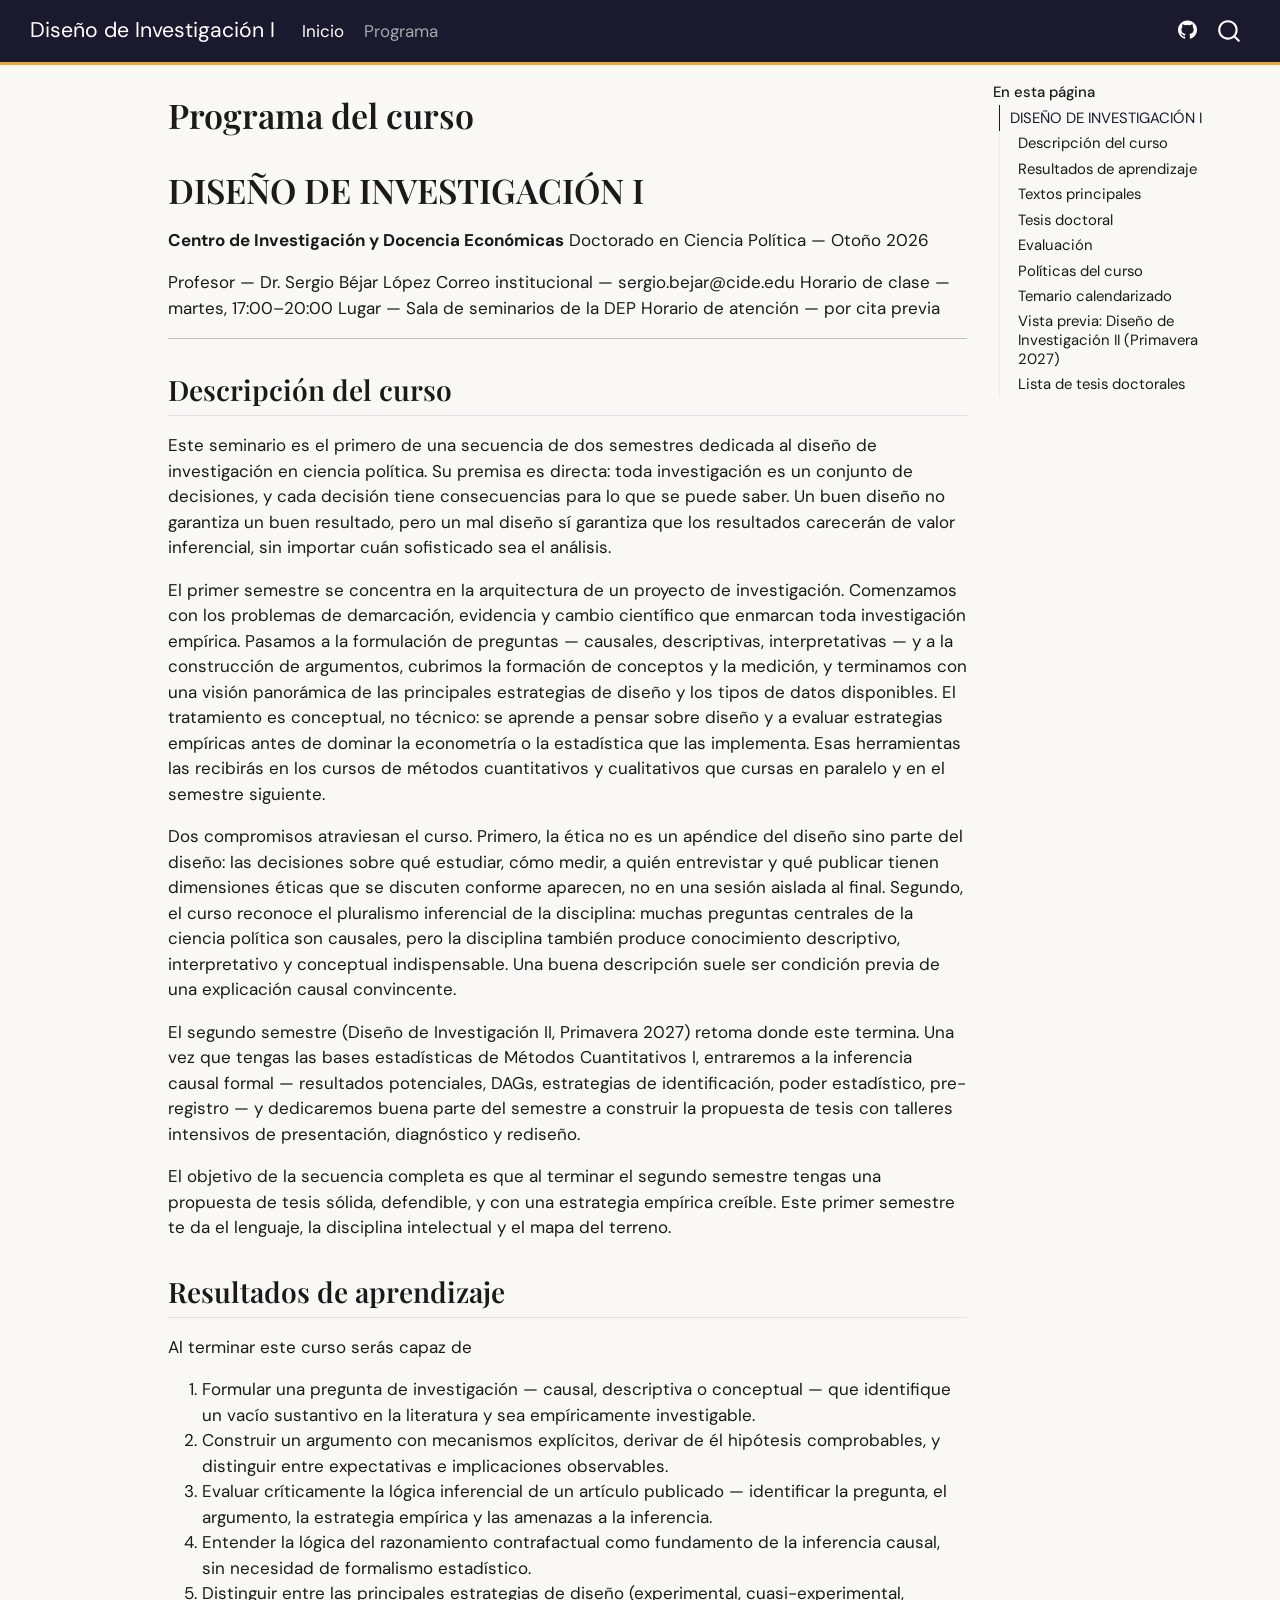
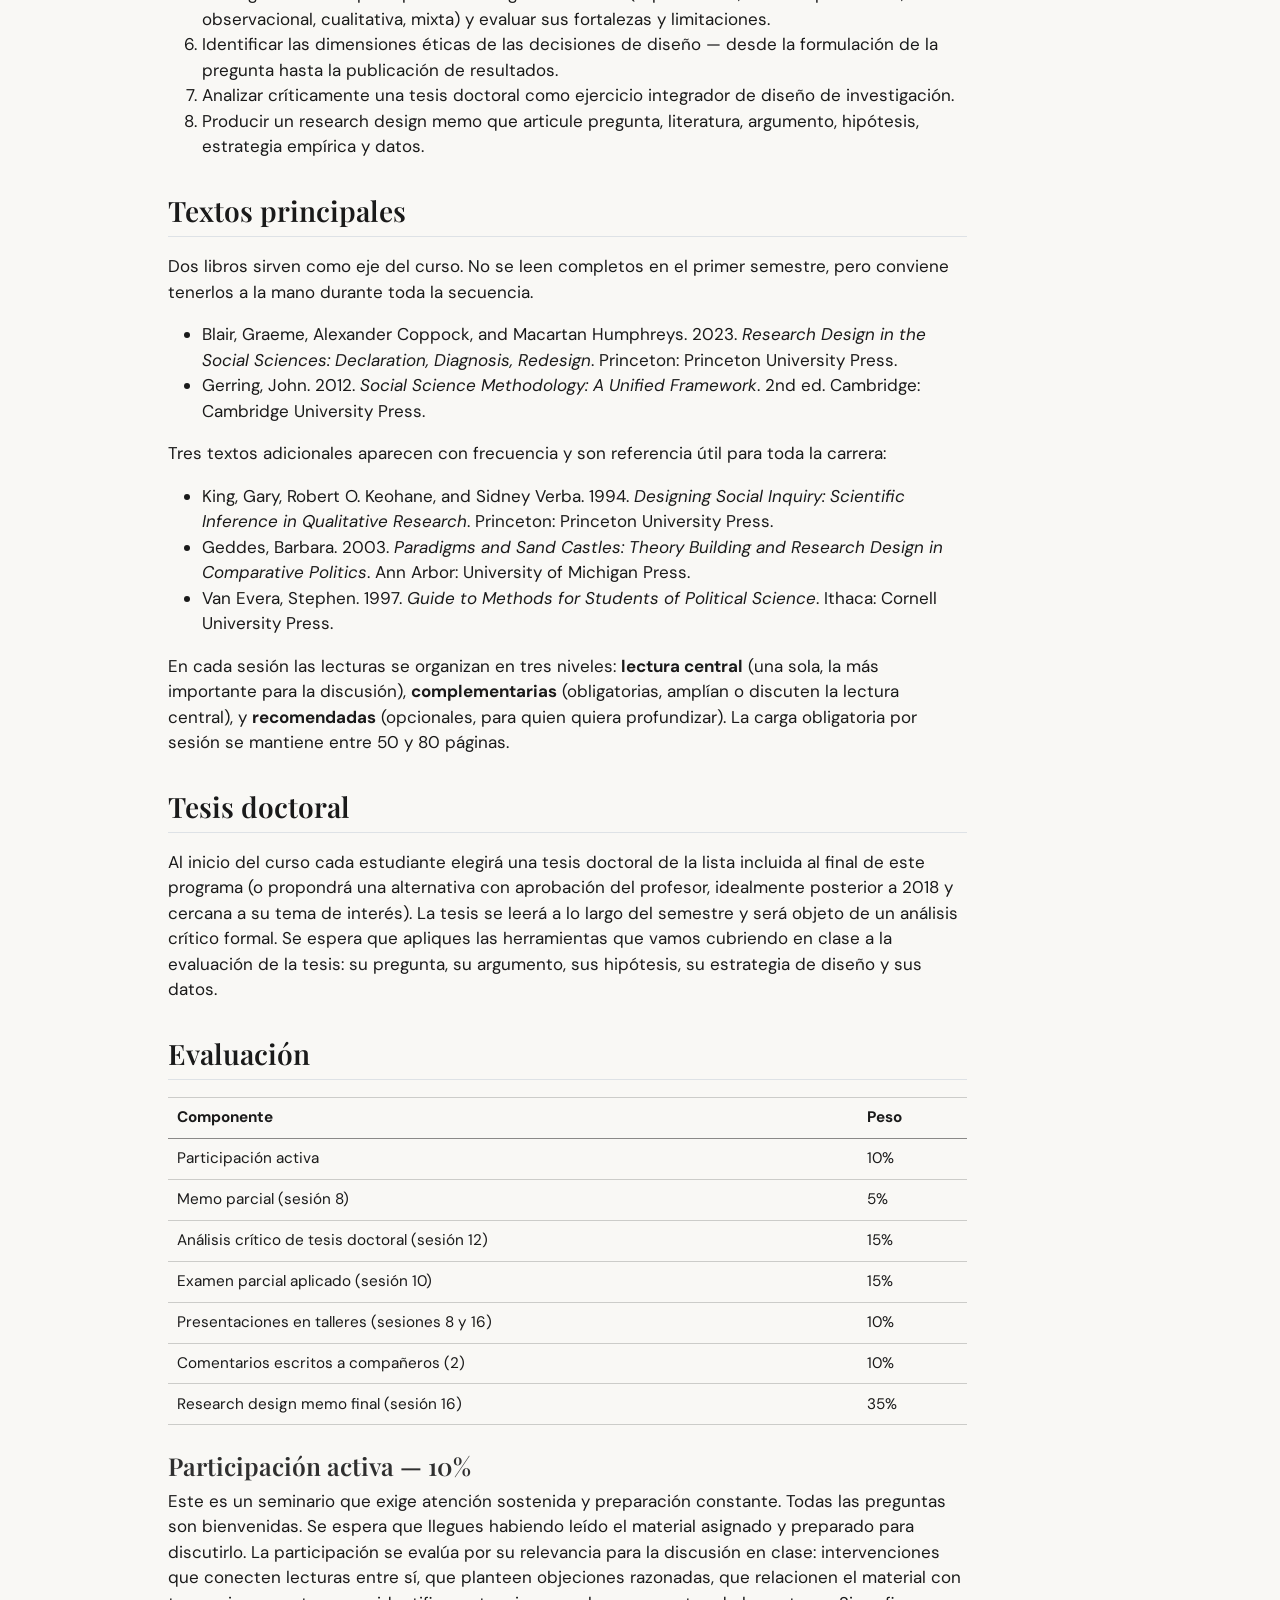
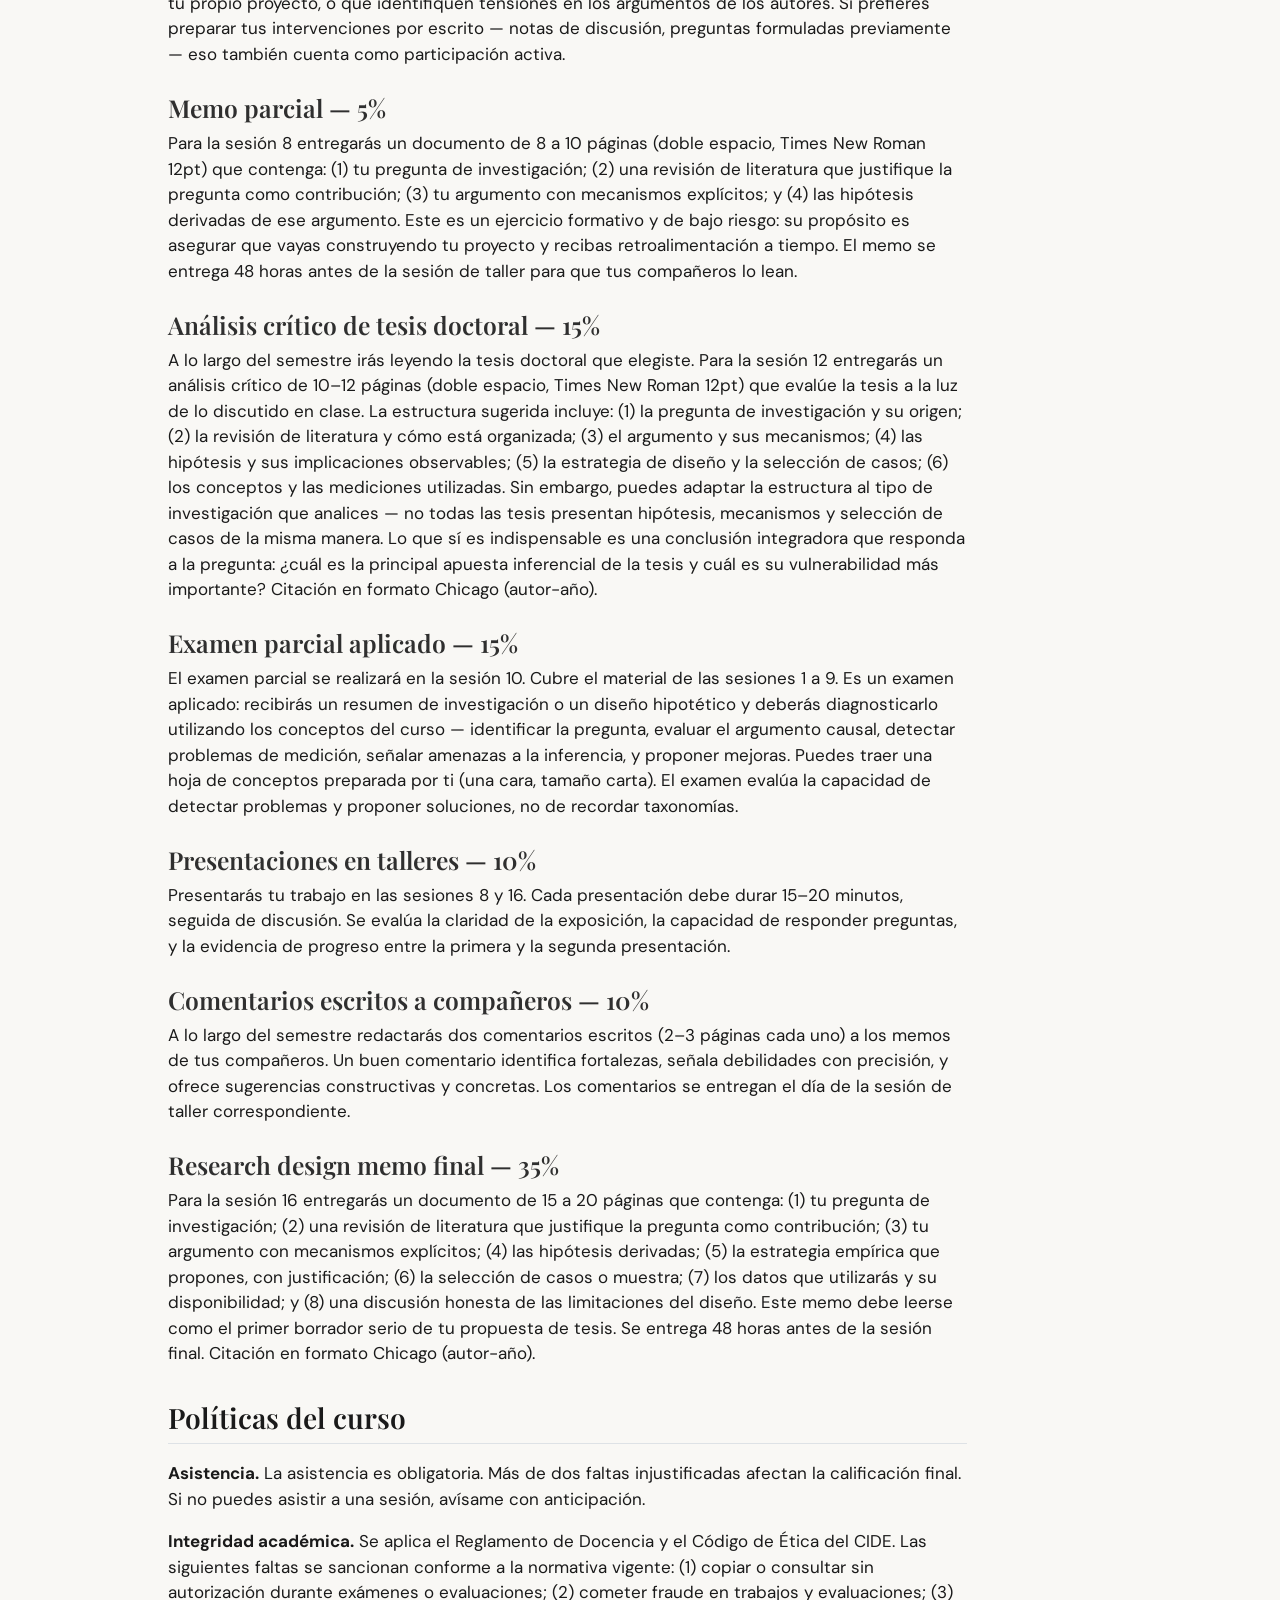
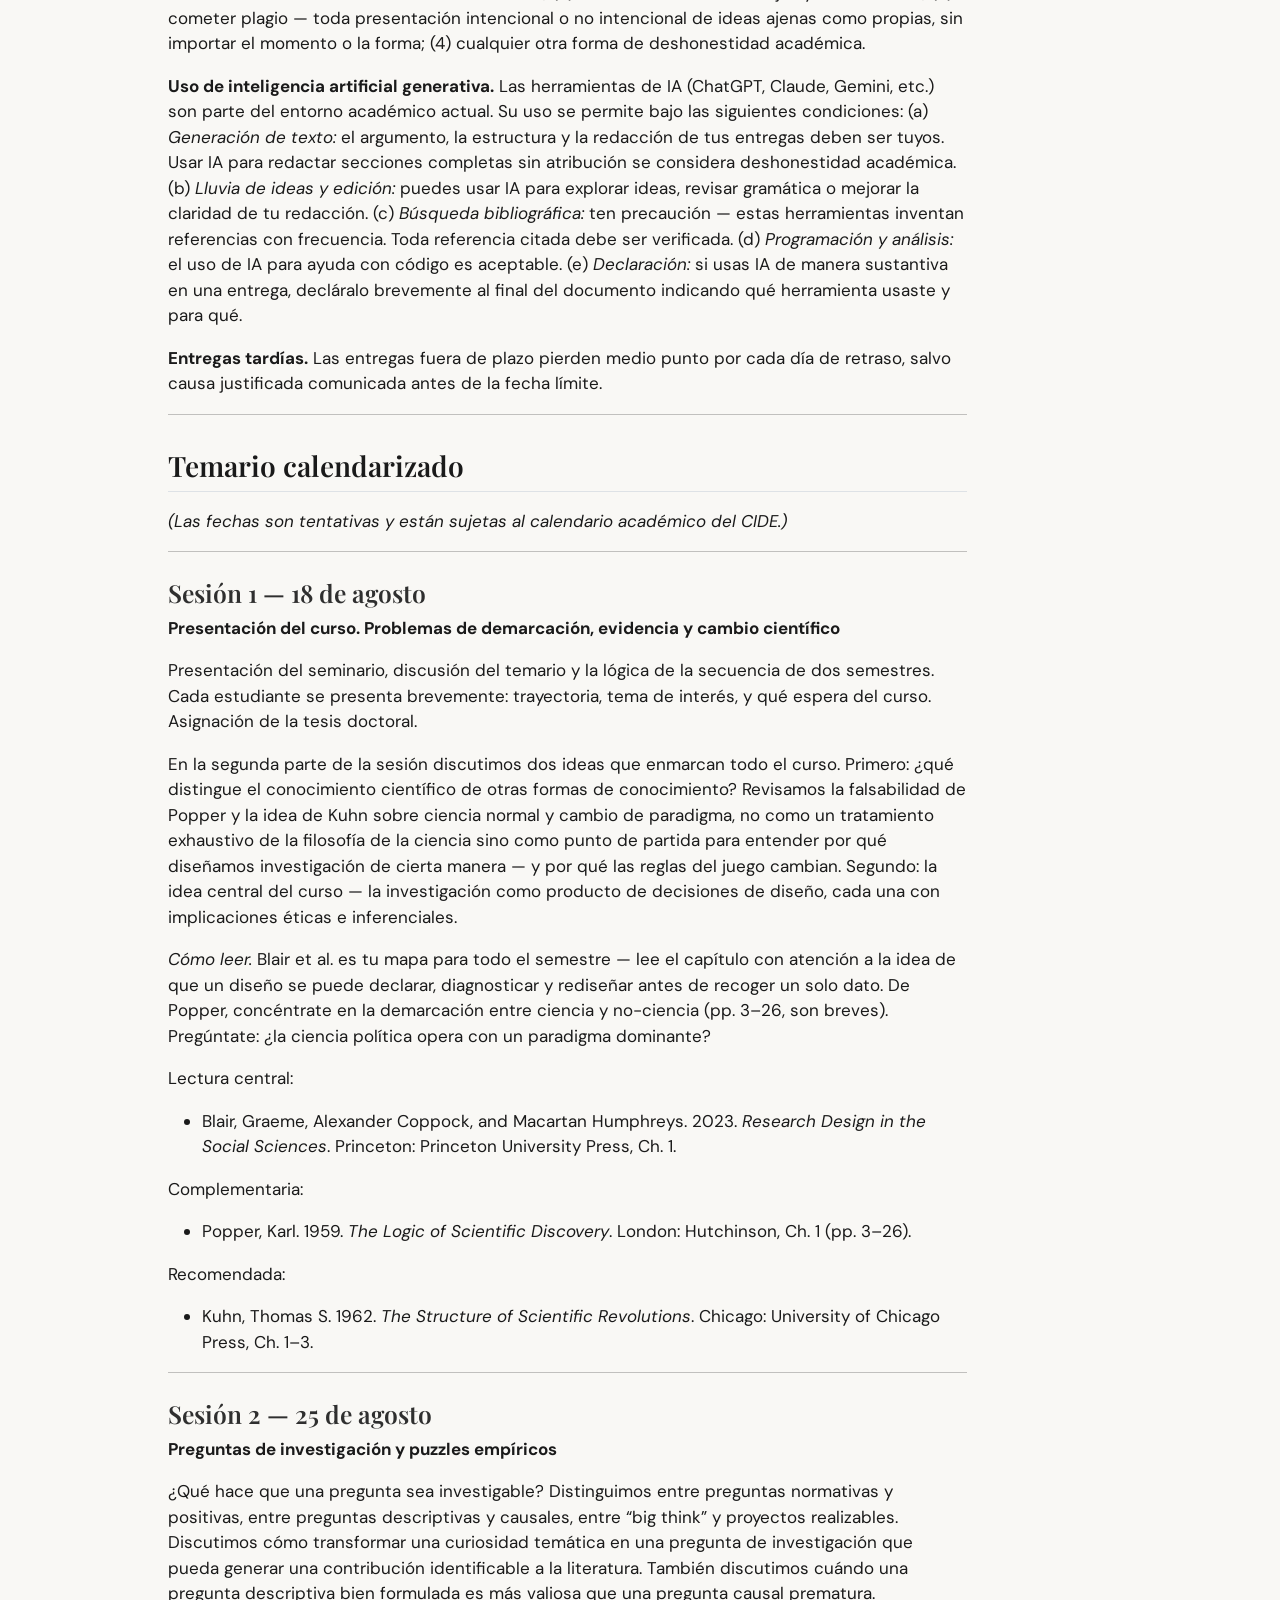
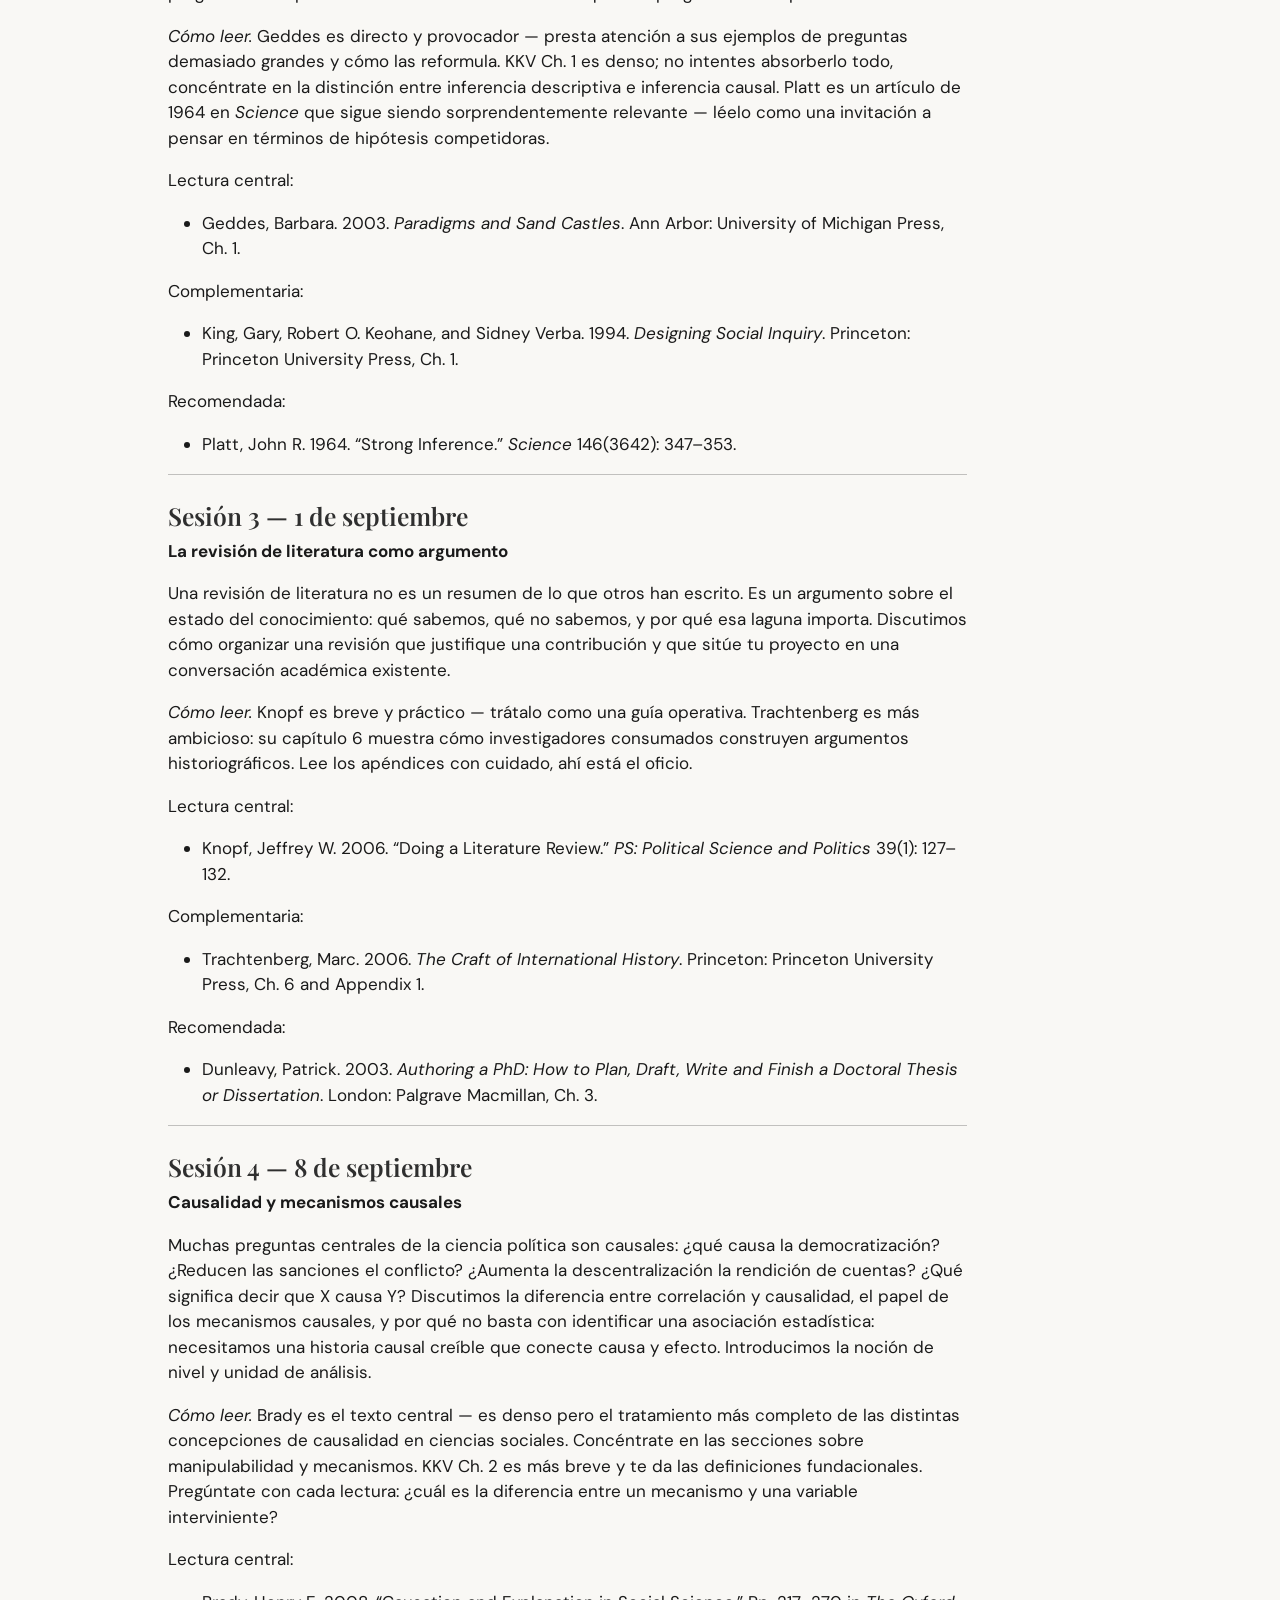
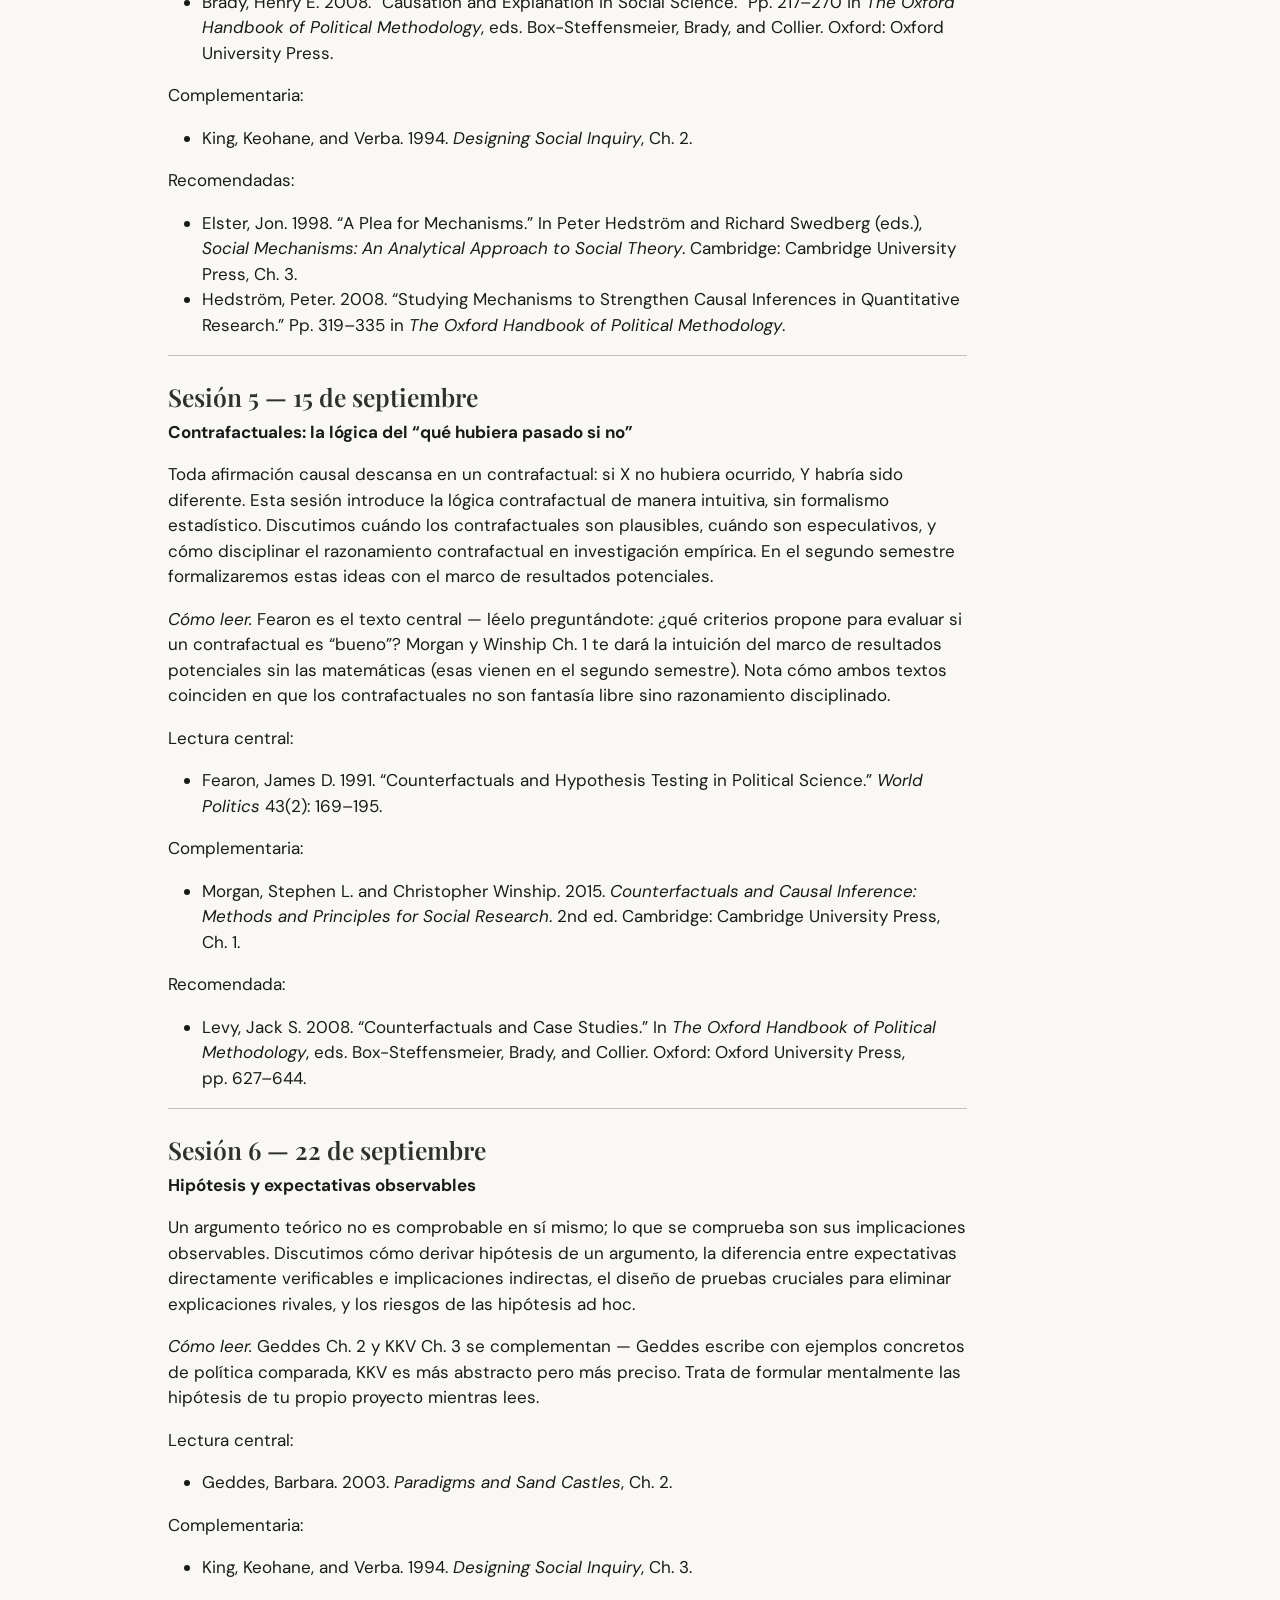
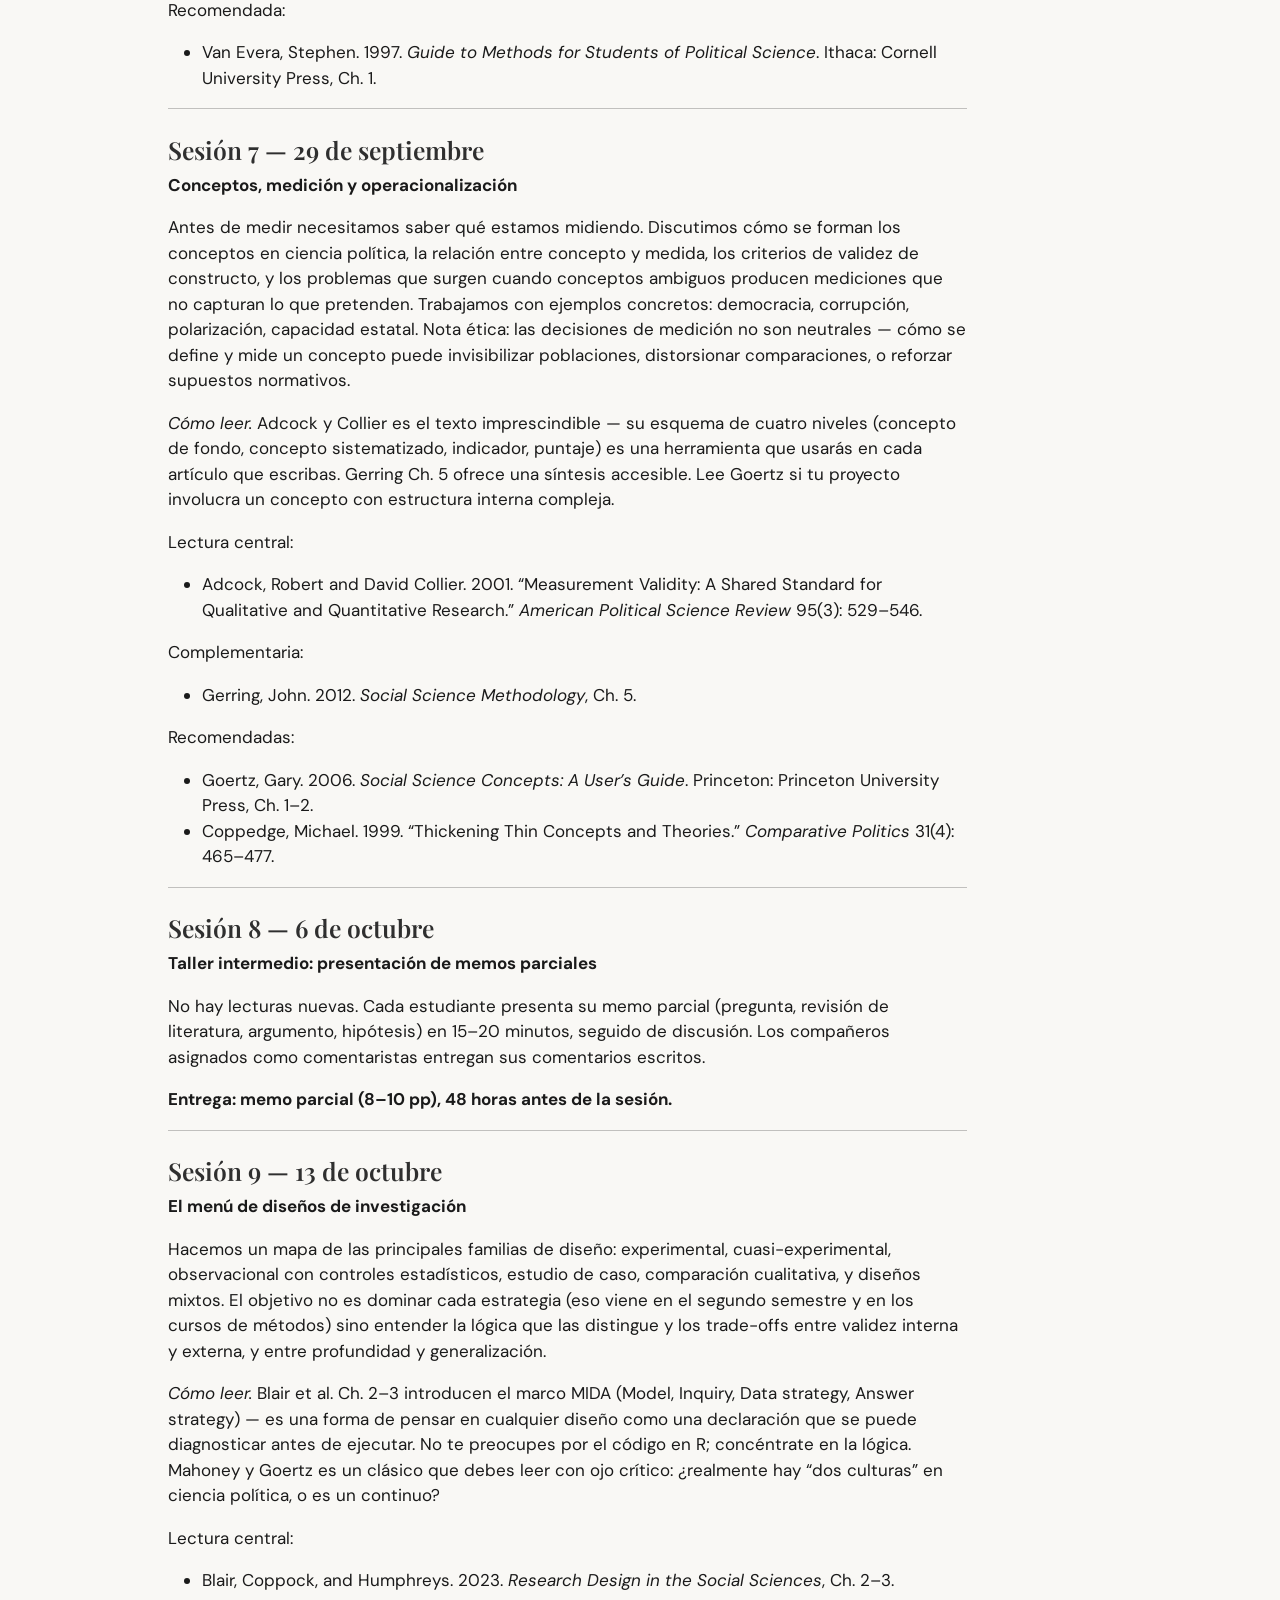
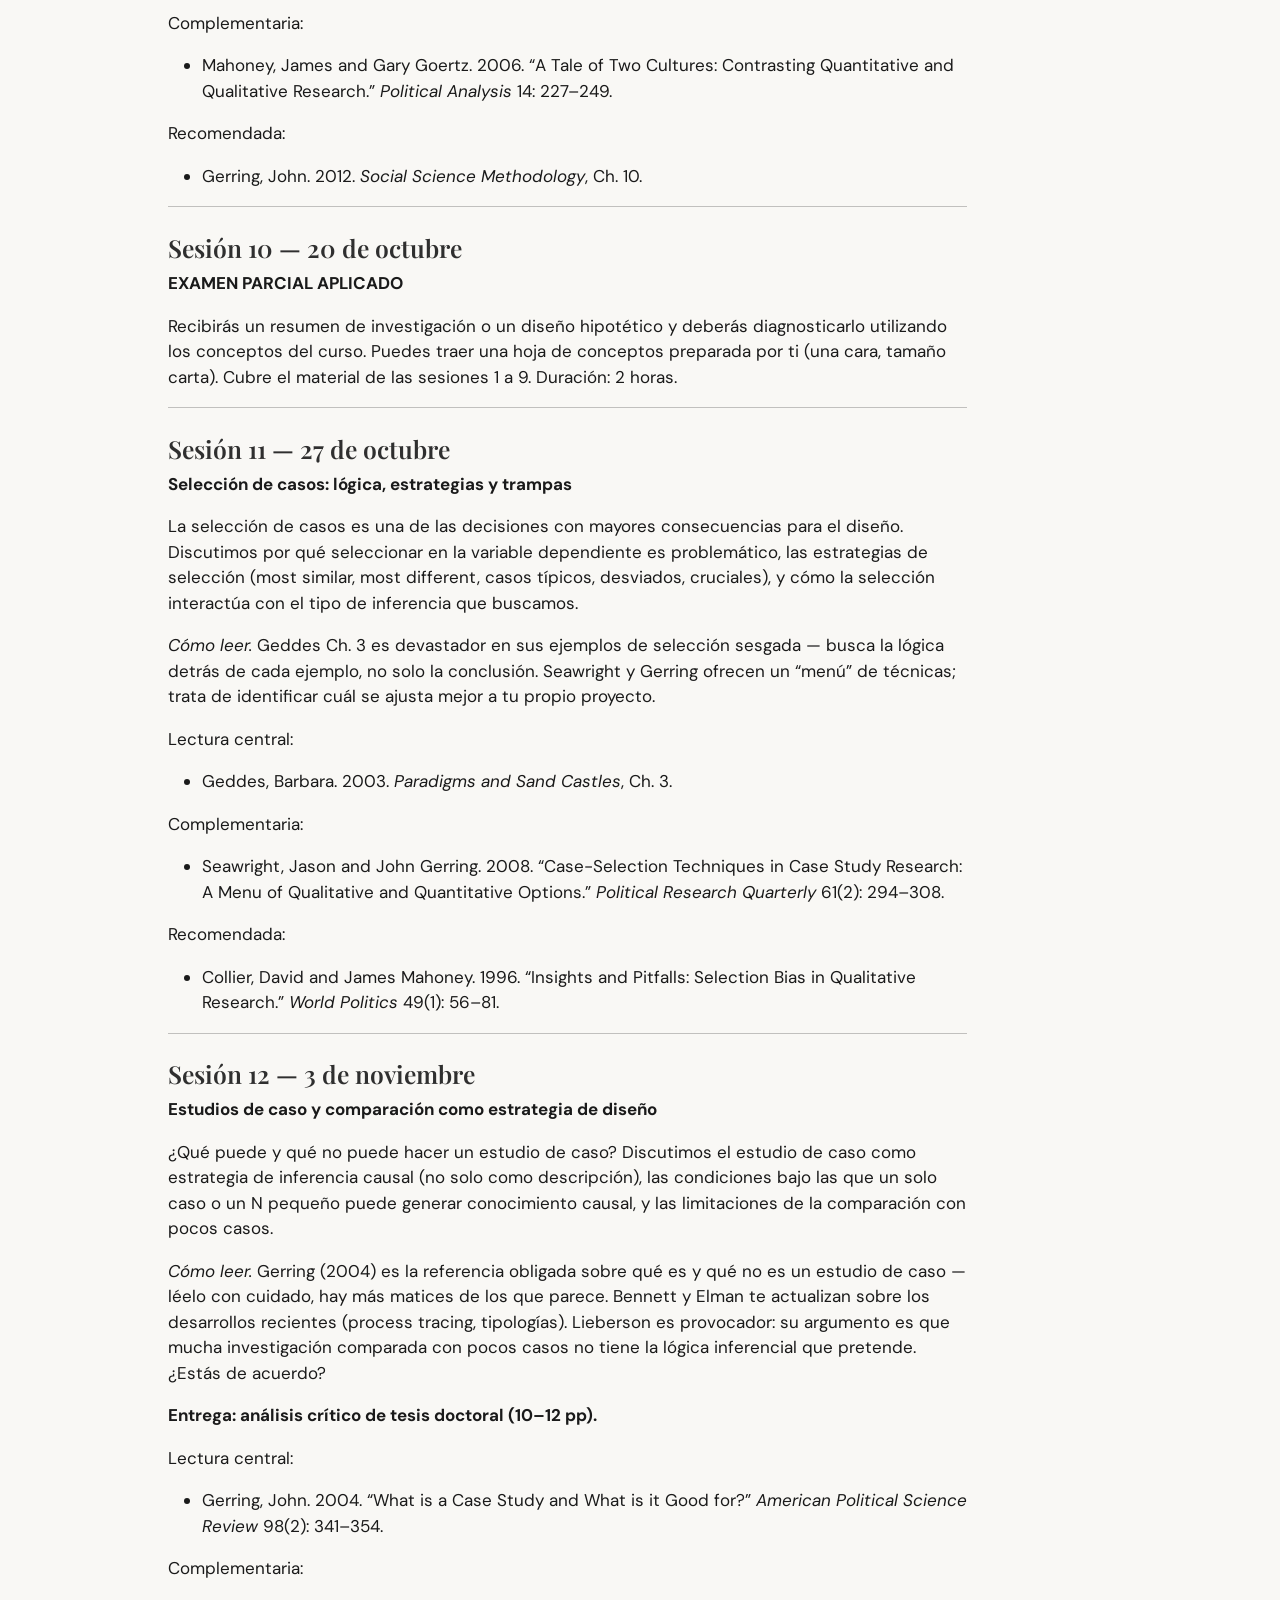
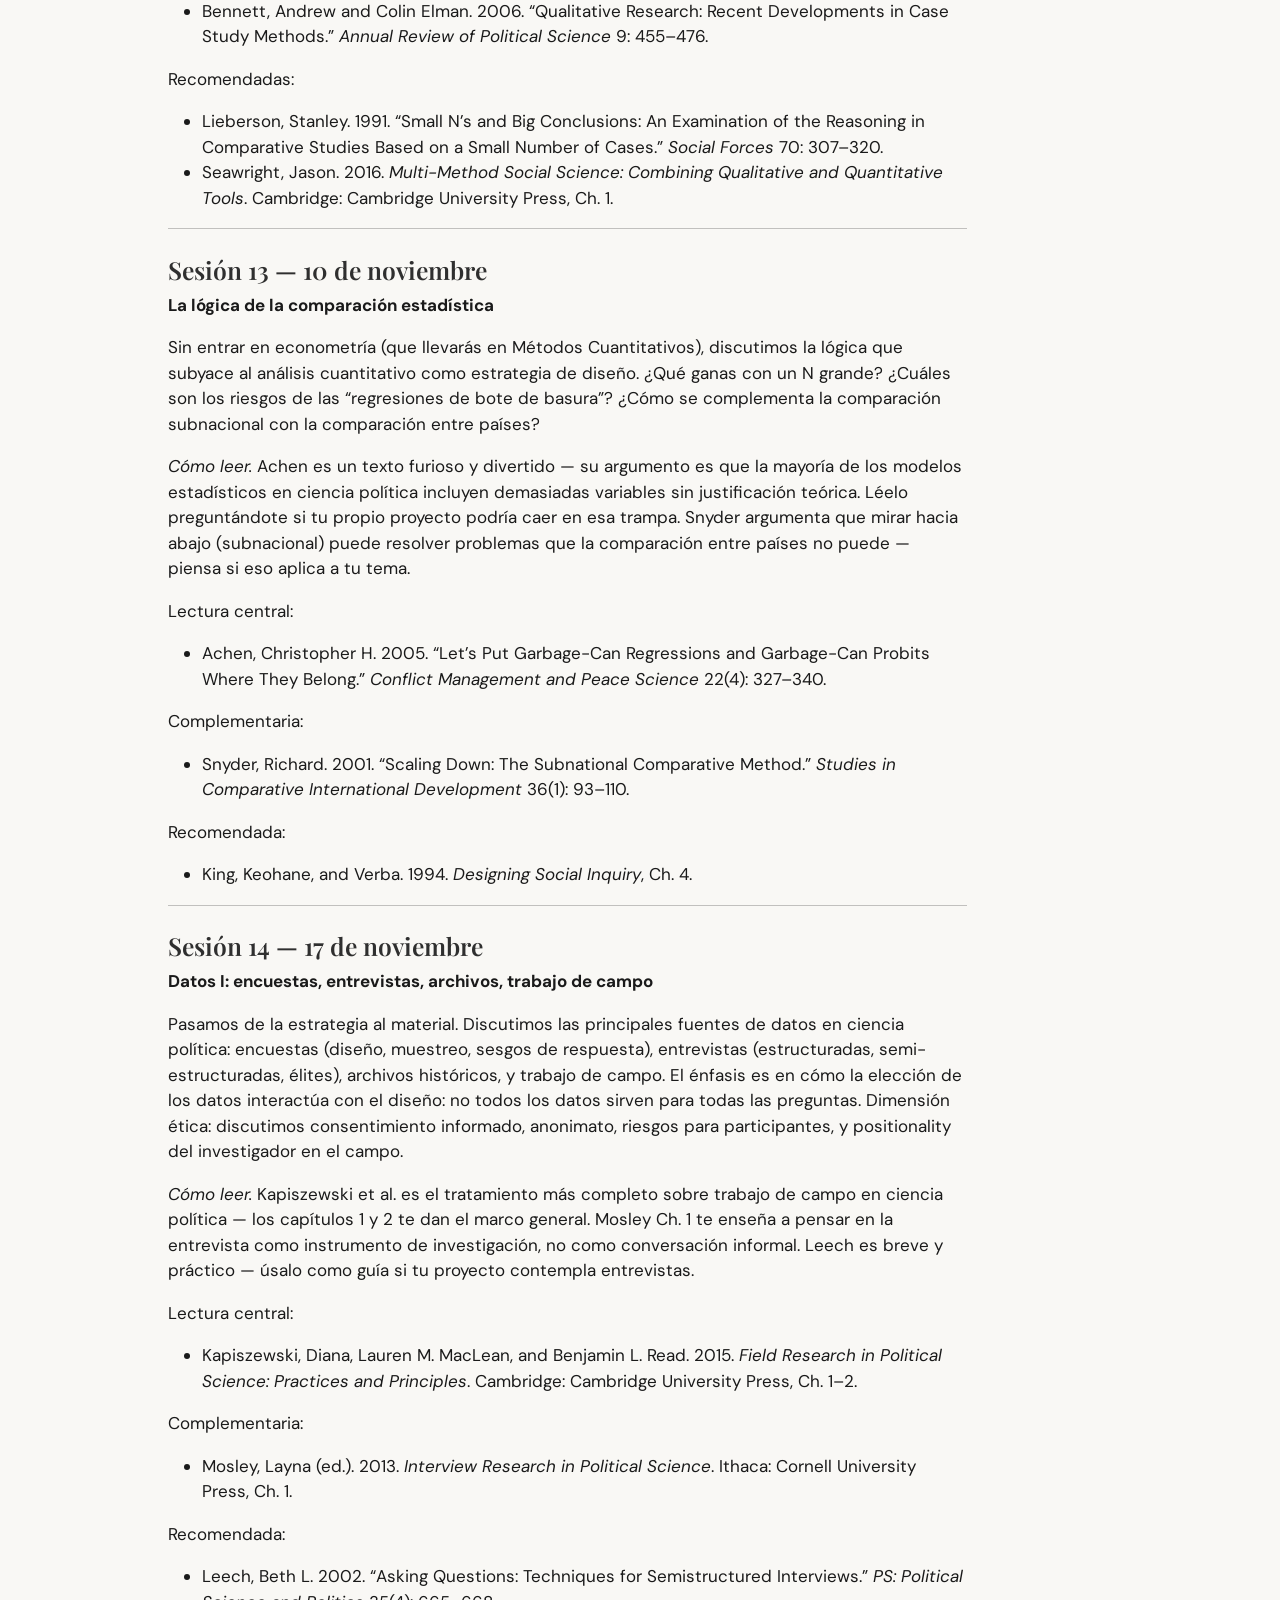
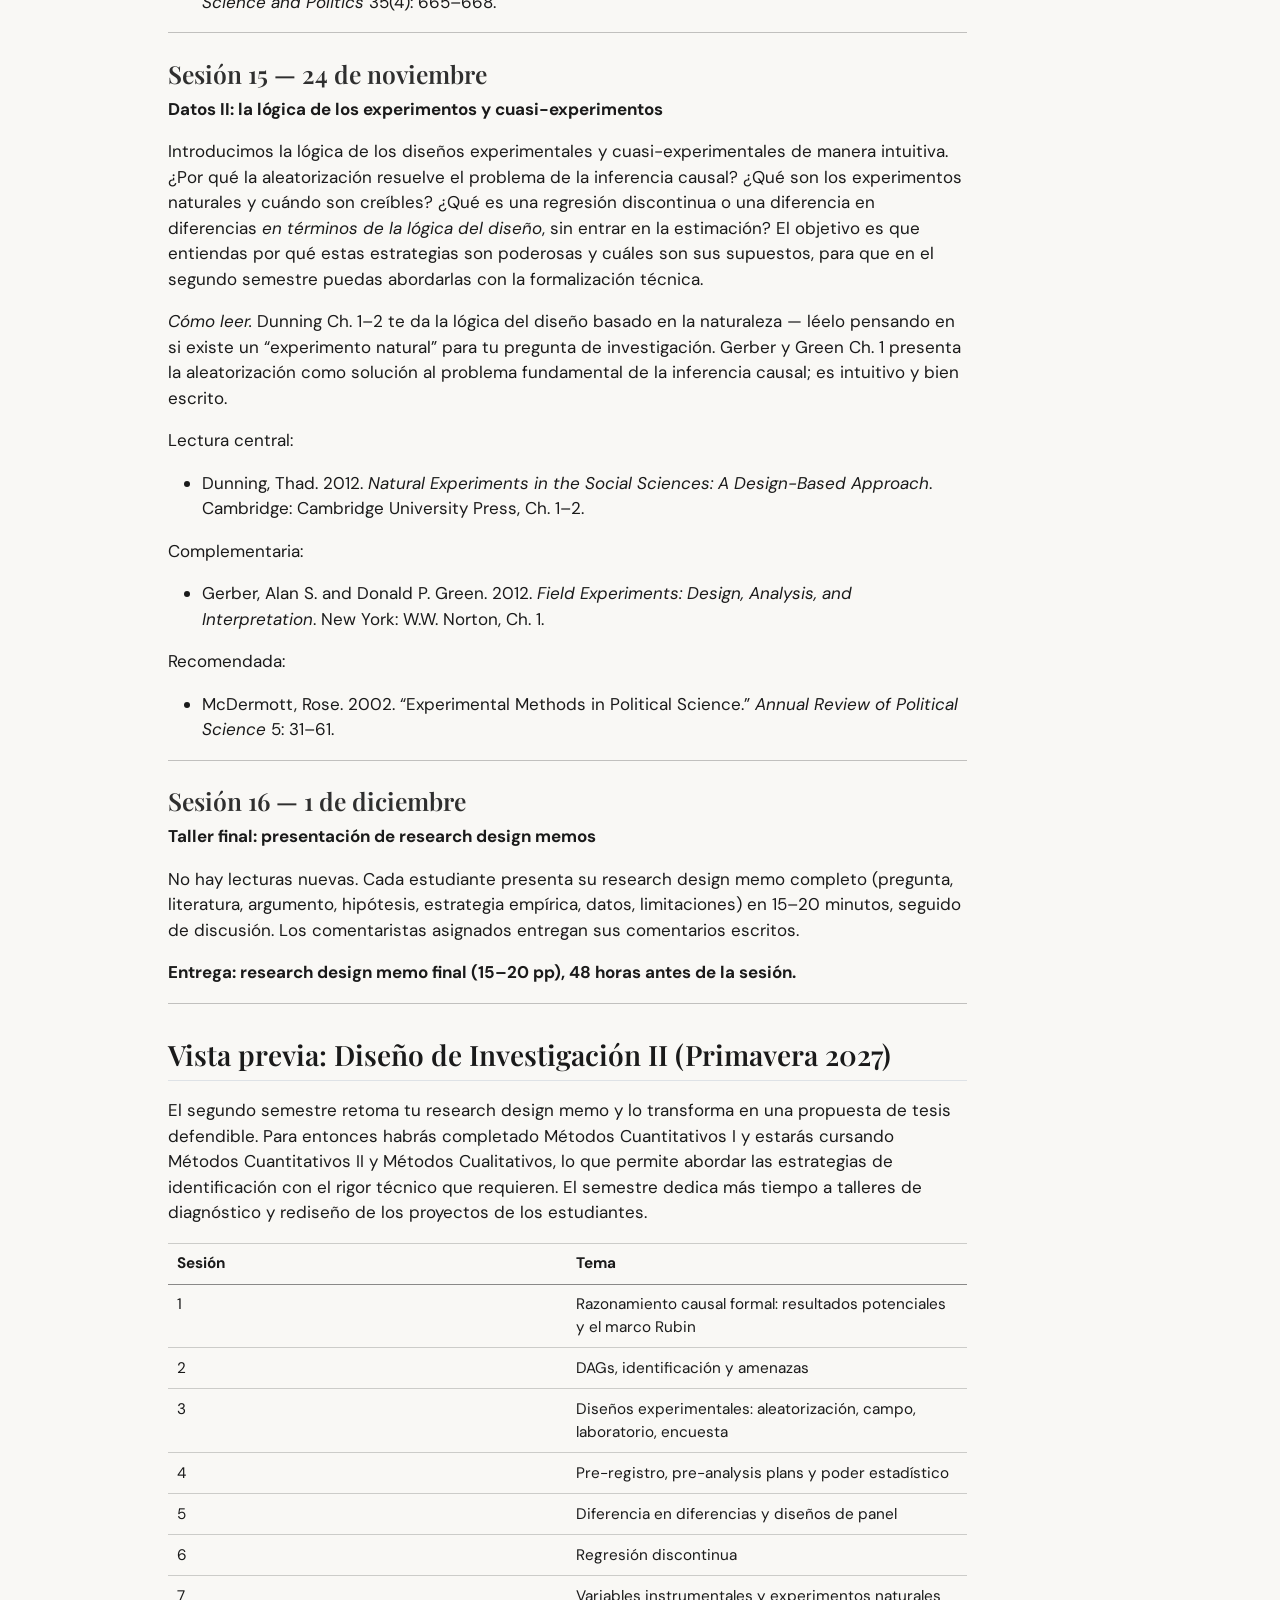
==== commit d2aed171: "Corregir: curso es de doctorado, no maestría" ====
--- a/docs/programa.html
+++ b/docs/programa.html
@@ -188,7 +188,7 @@
 
 <section id="diseño-de-investigación-i" class="level1">
 <h1>DISEÑO DE INVESTIGACIÓN I</h1>
-<p><strong>Centro de Investigación y Docencia Económicas</strong> Maestría y Doctorado en Ciencia Política — Otoño 2026</p>
+<p><strong>Centro de Investigación y Docencia Económicas</strong> Doctorado en Ciencia Política — Otoño 2026</p>
 <p>Profesor — Dr.&nbsp;Sergio Béjar López Correo institucional — sergio.bejar@cide.edu Horario de clase — martes, 17:00–20:00 Lugar — Sala de seminarios de la DEP Horario de atención — por cita previa</p>
 <hr>
 <section id="descripción-del-curso" class="level2">
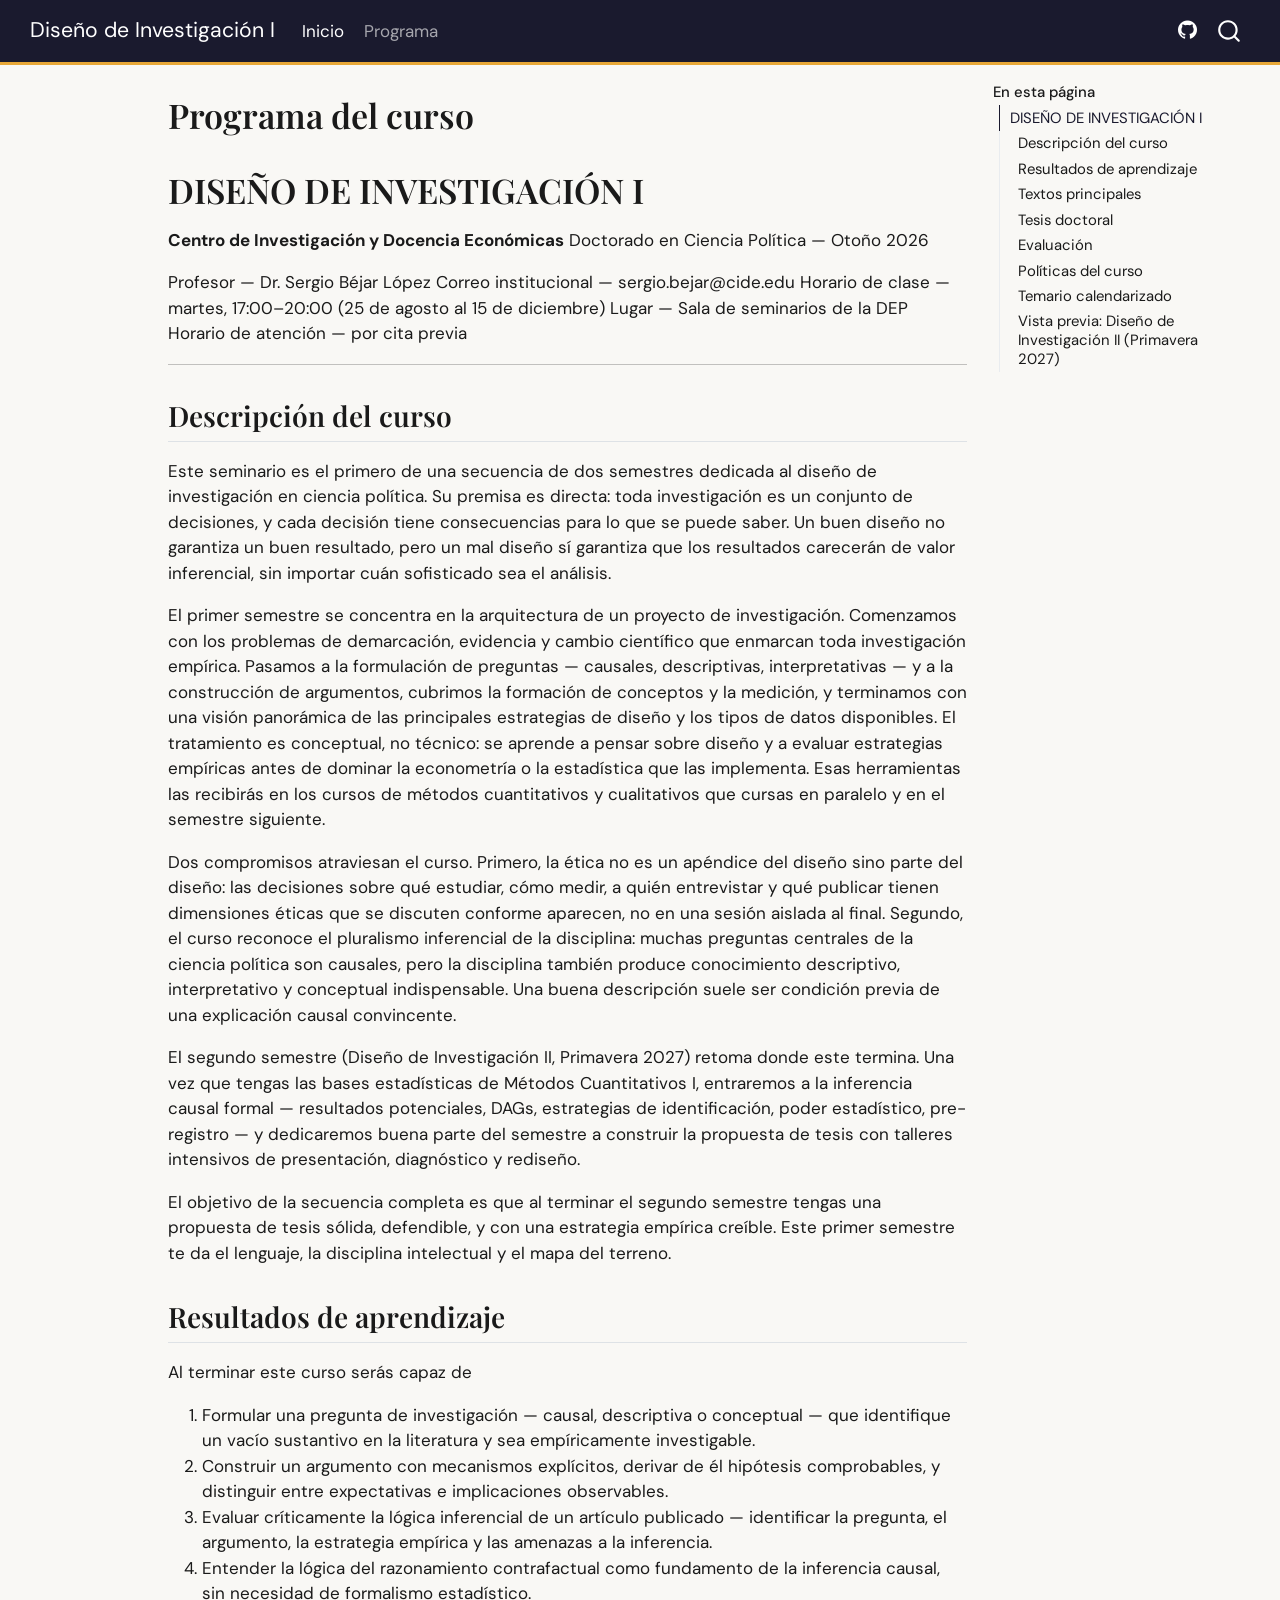
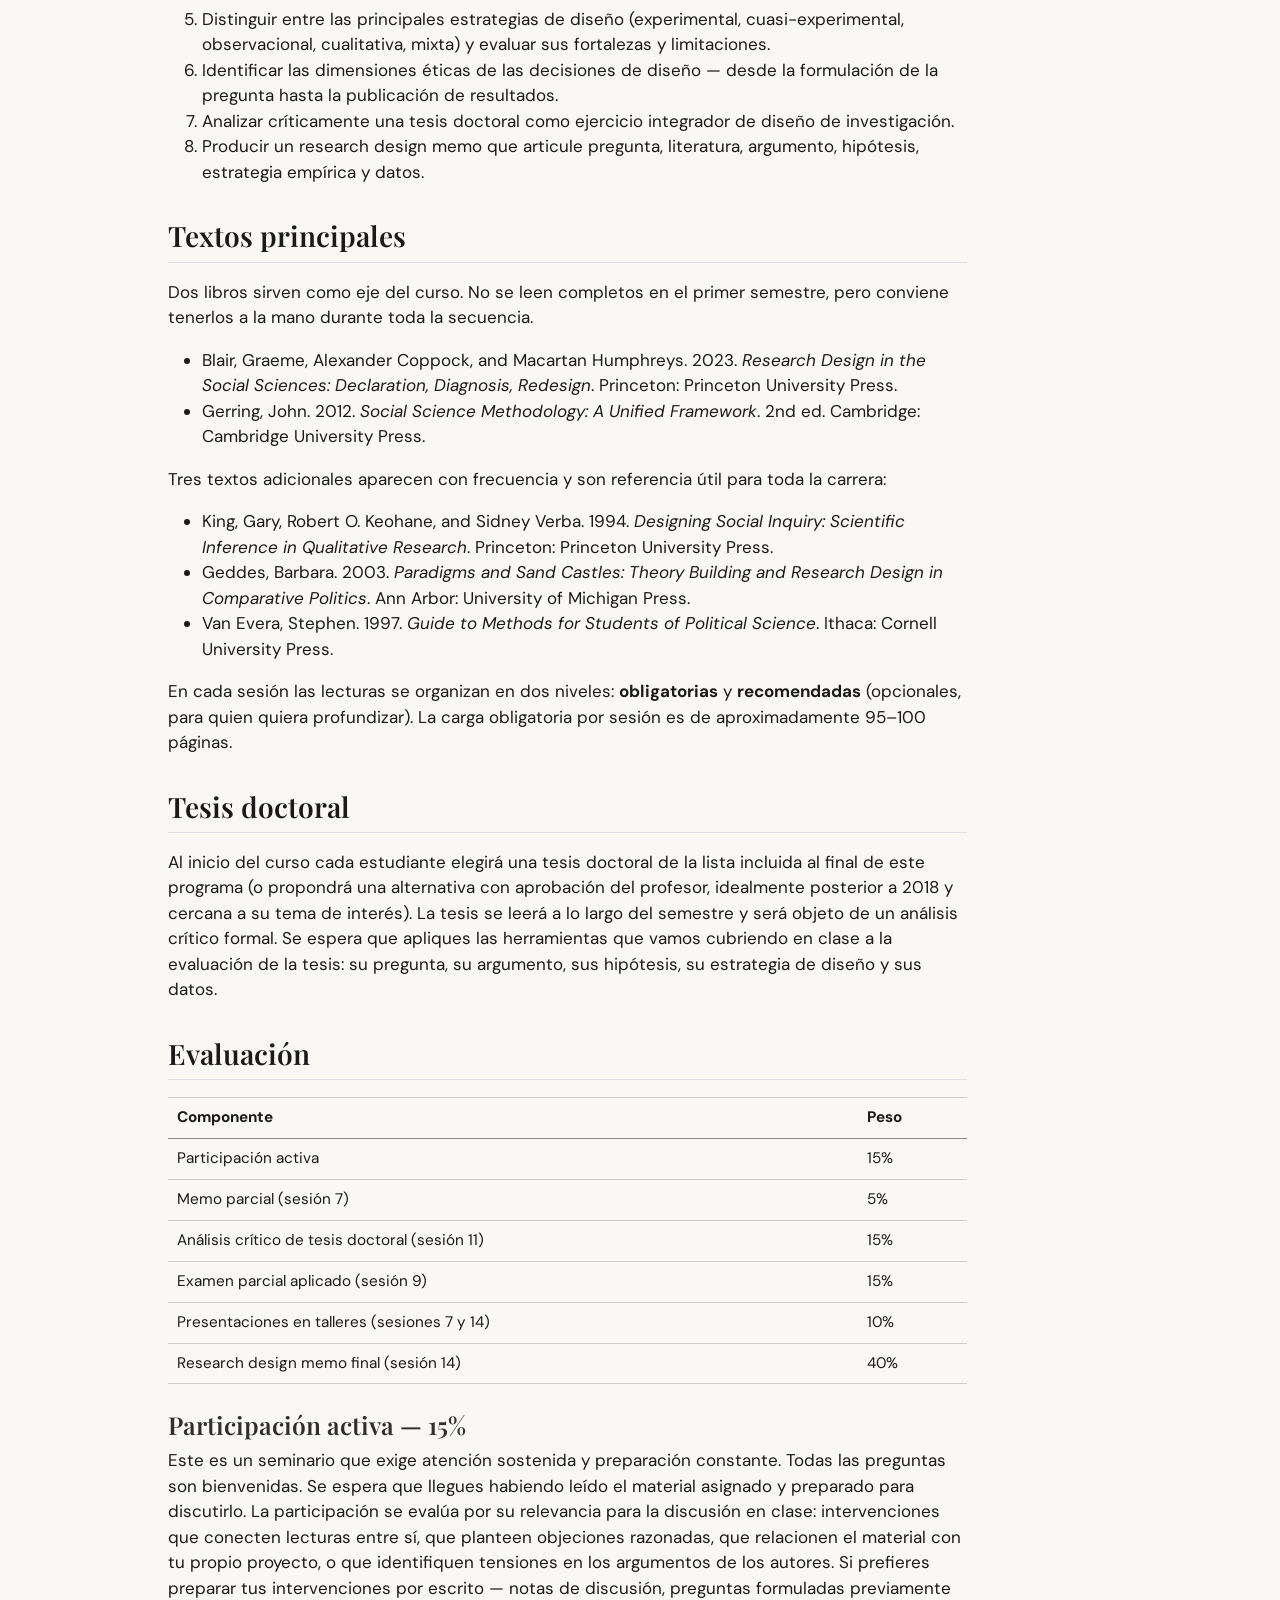
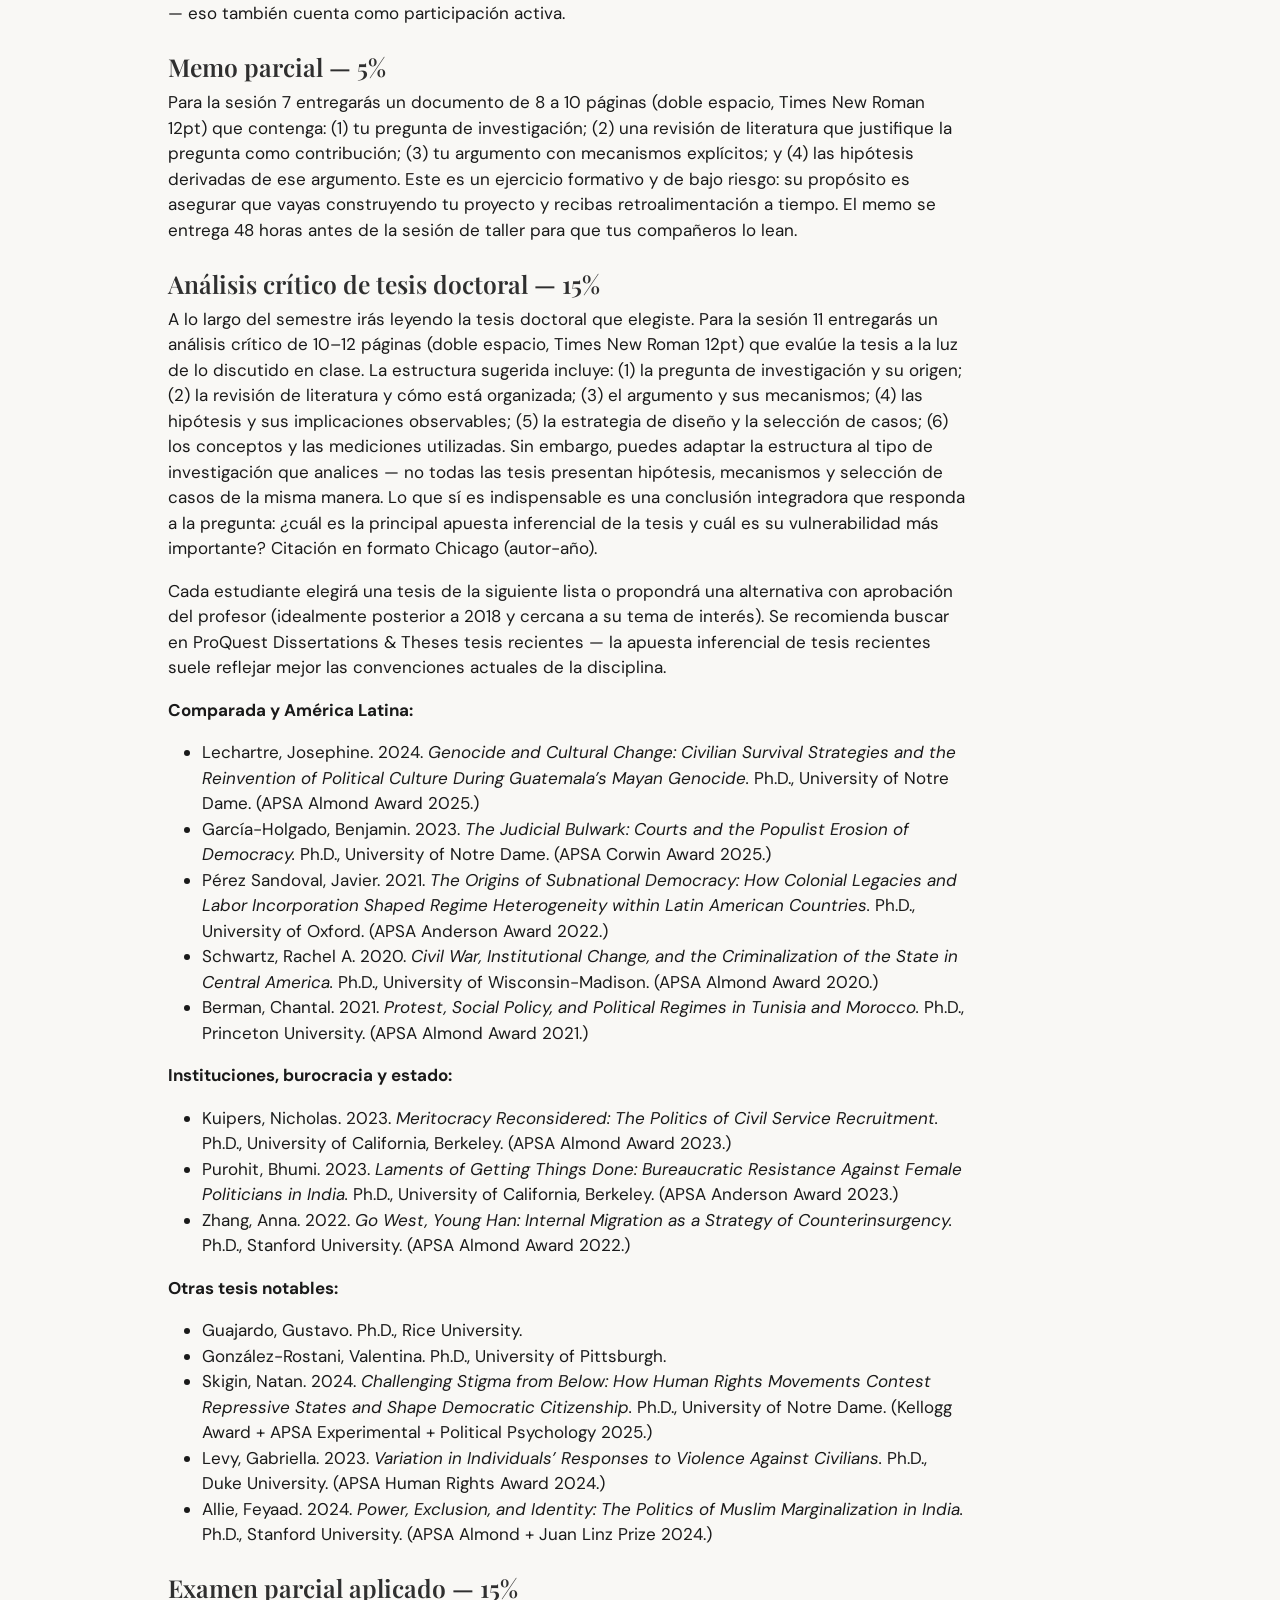
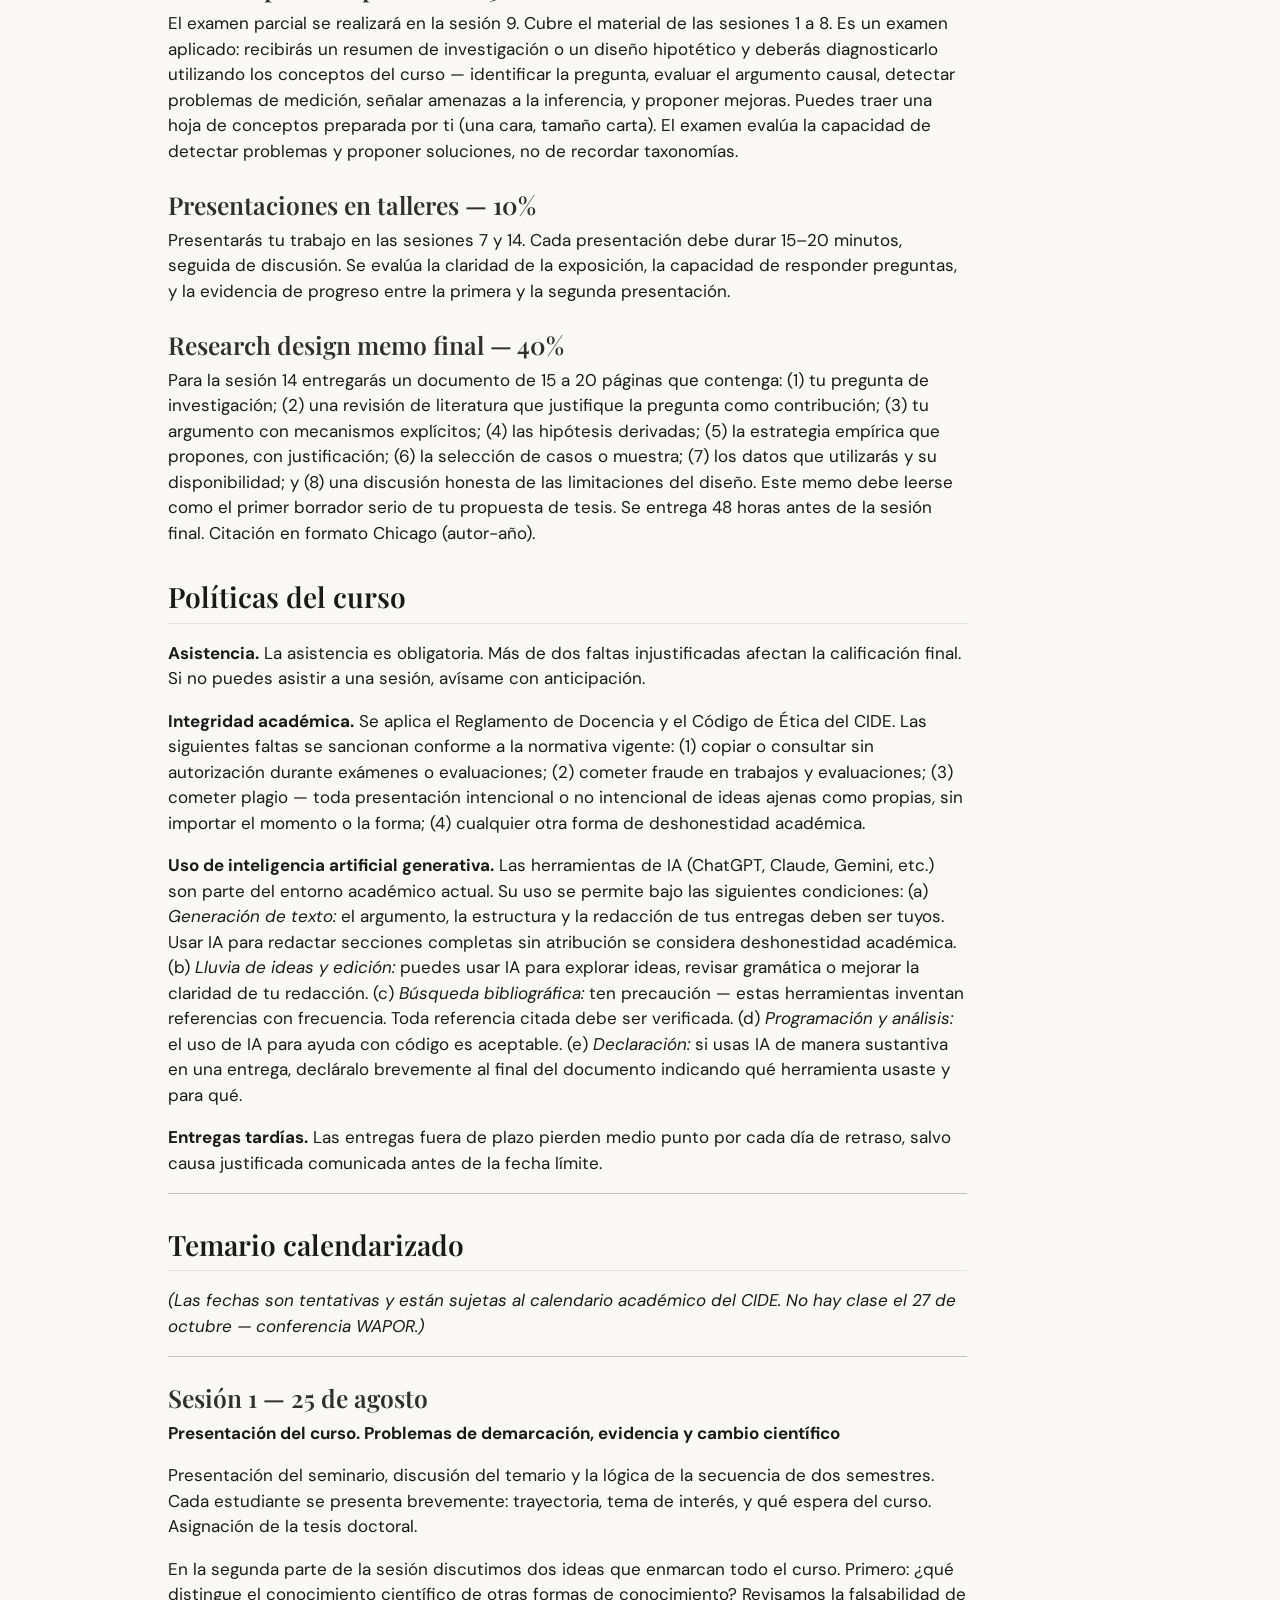
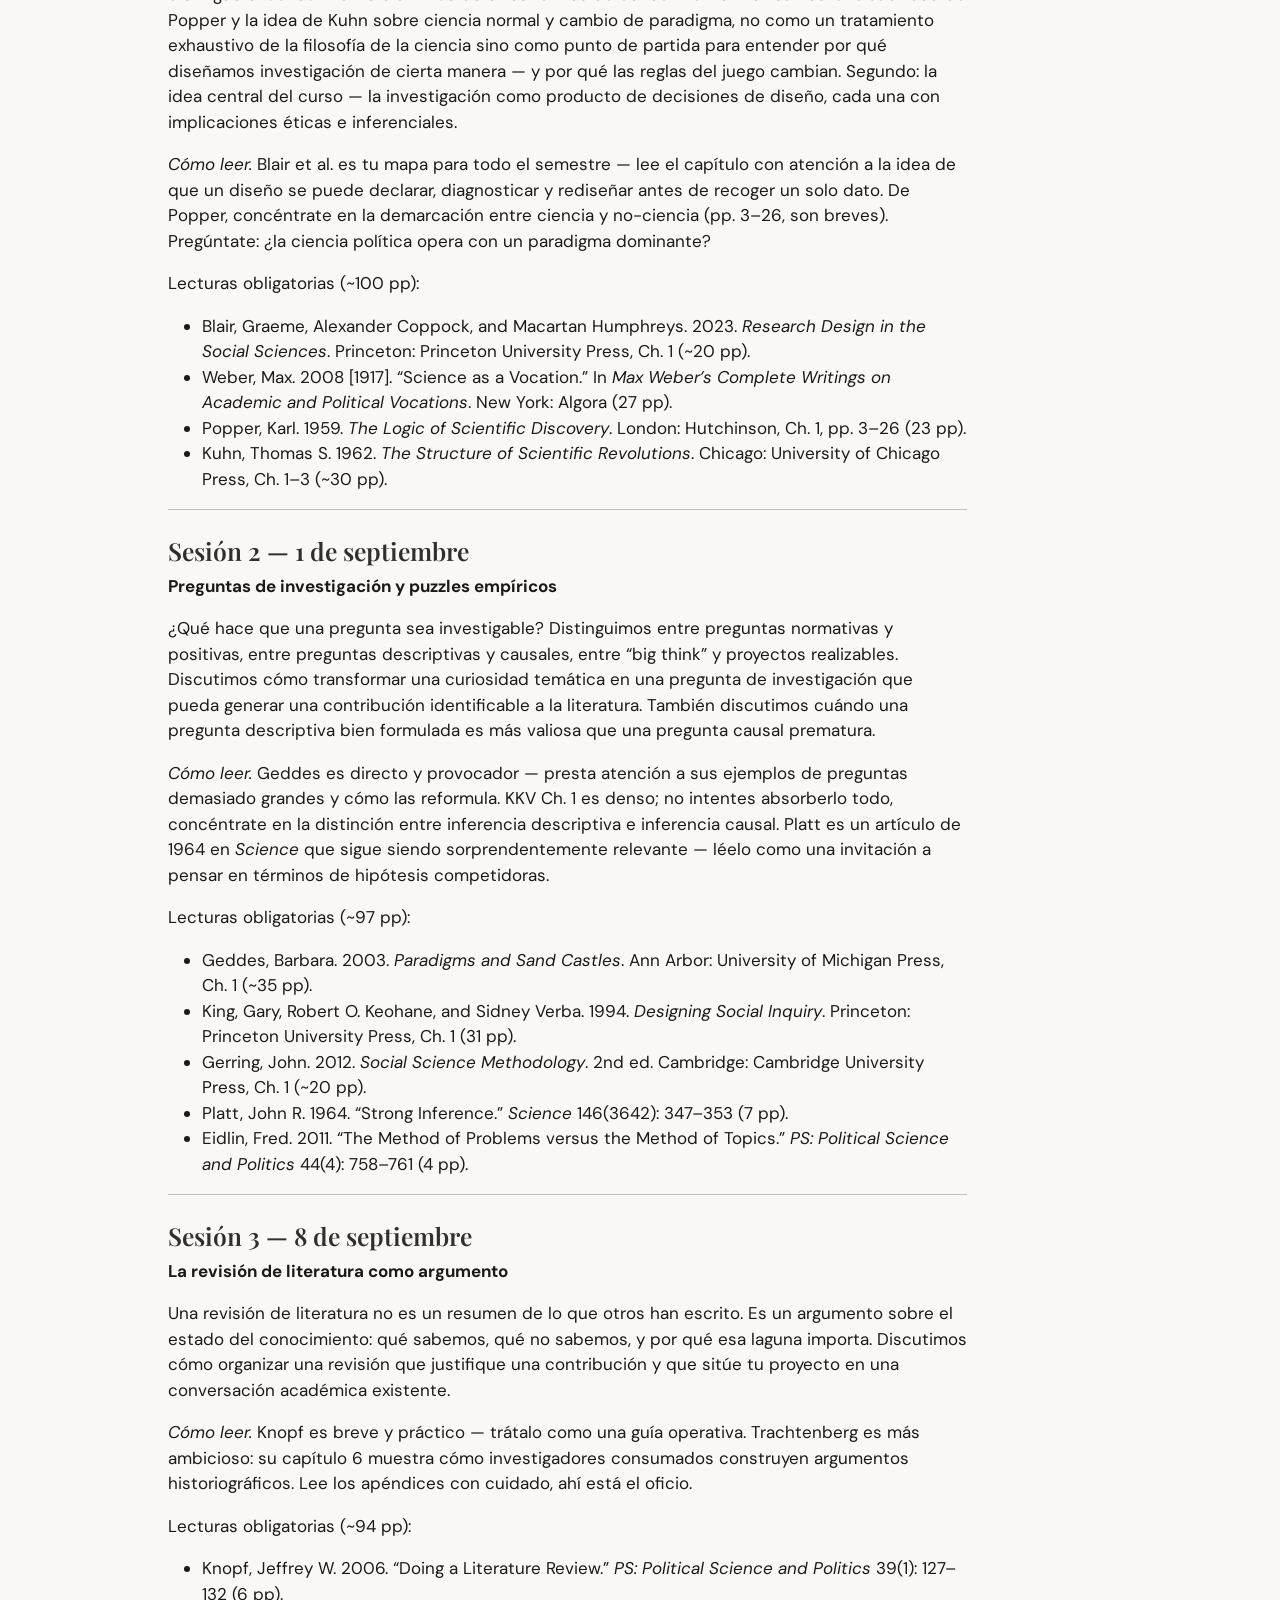
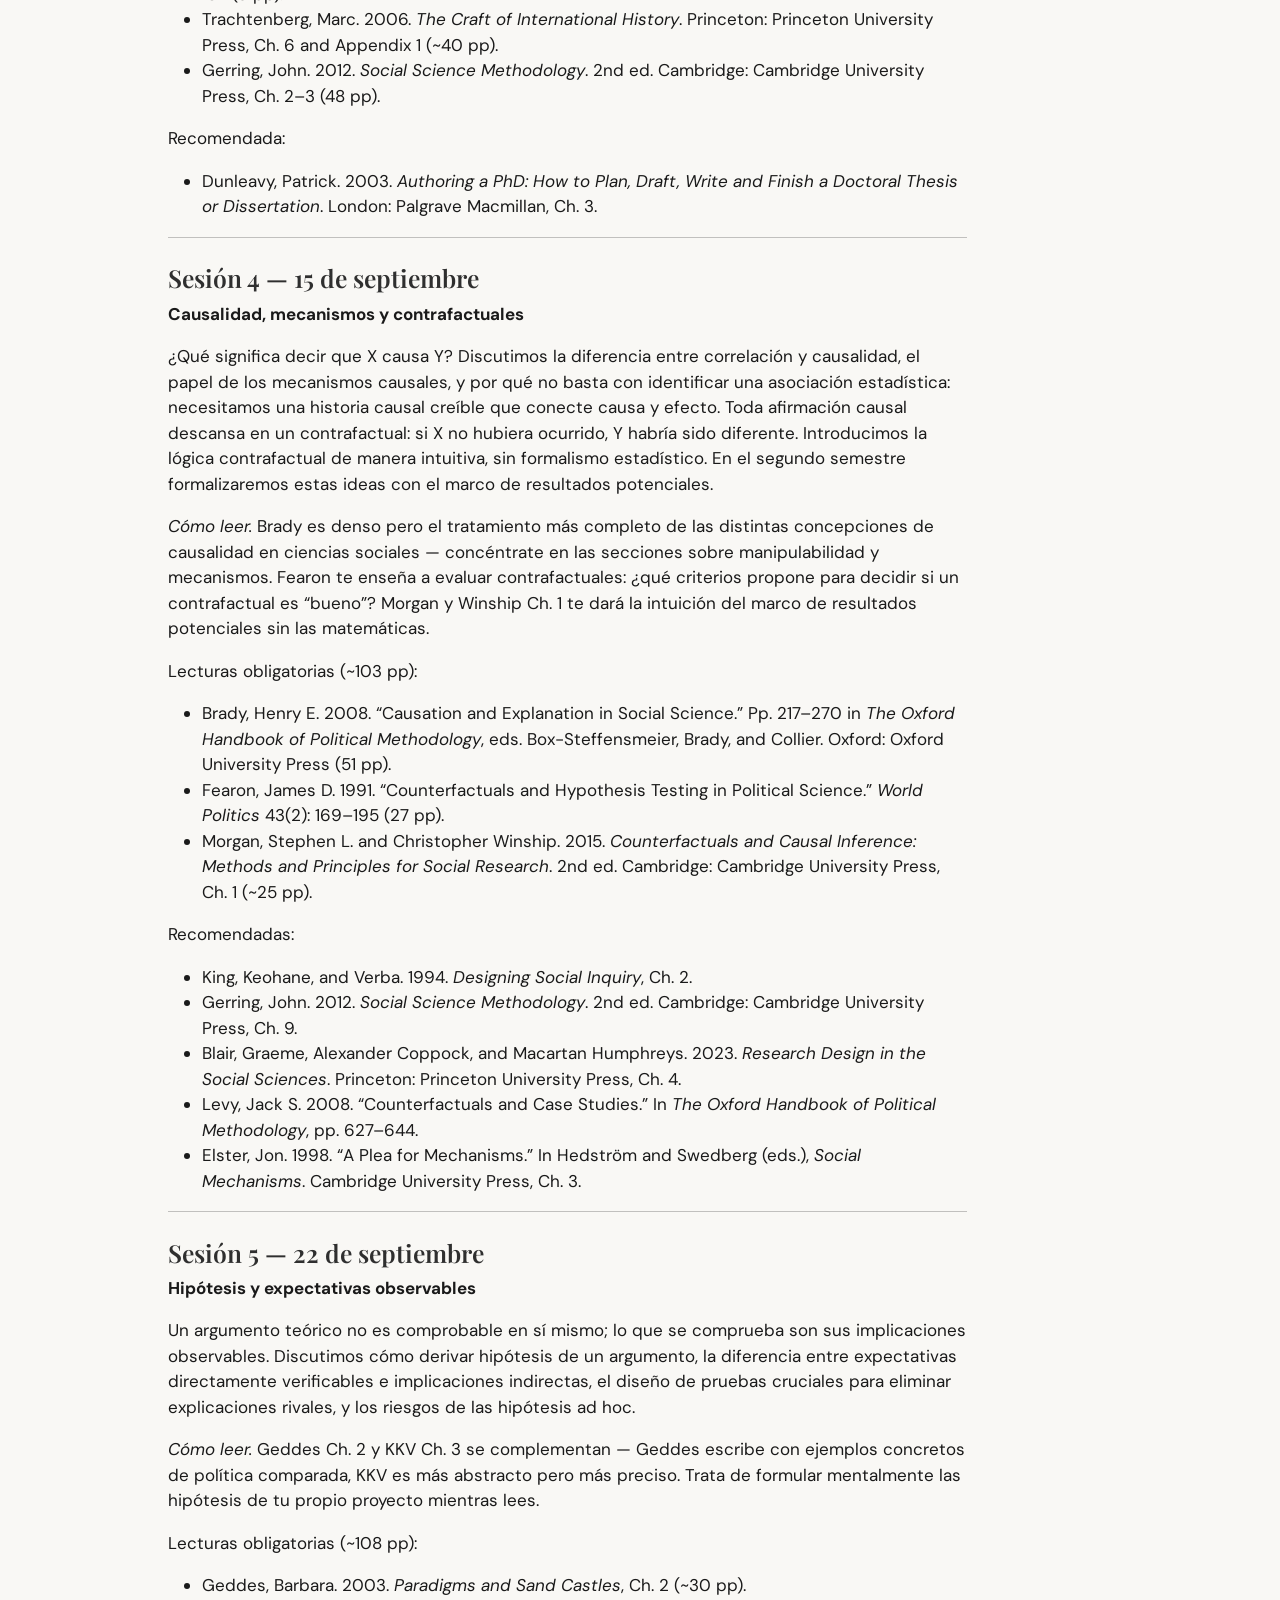
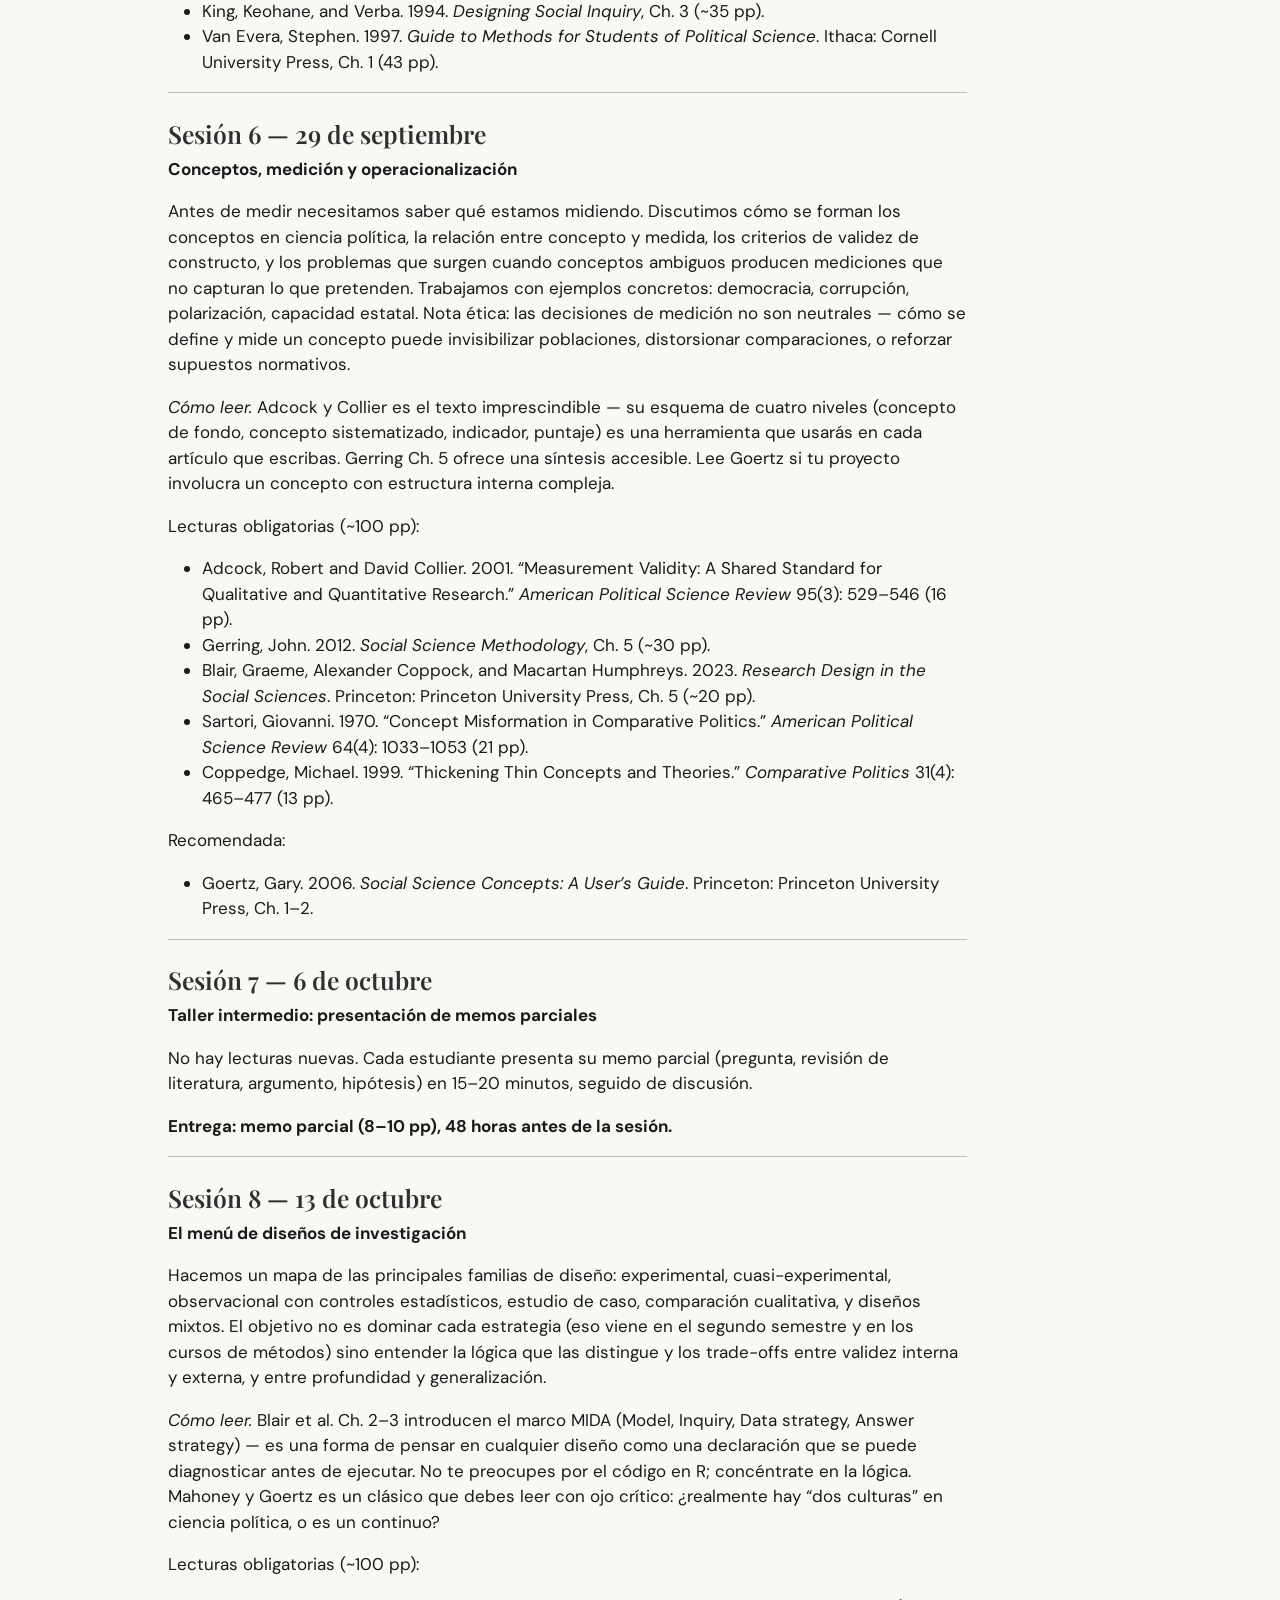
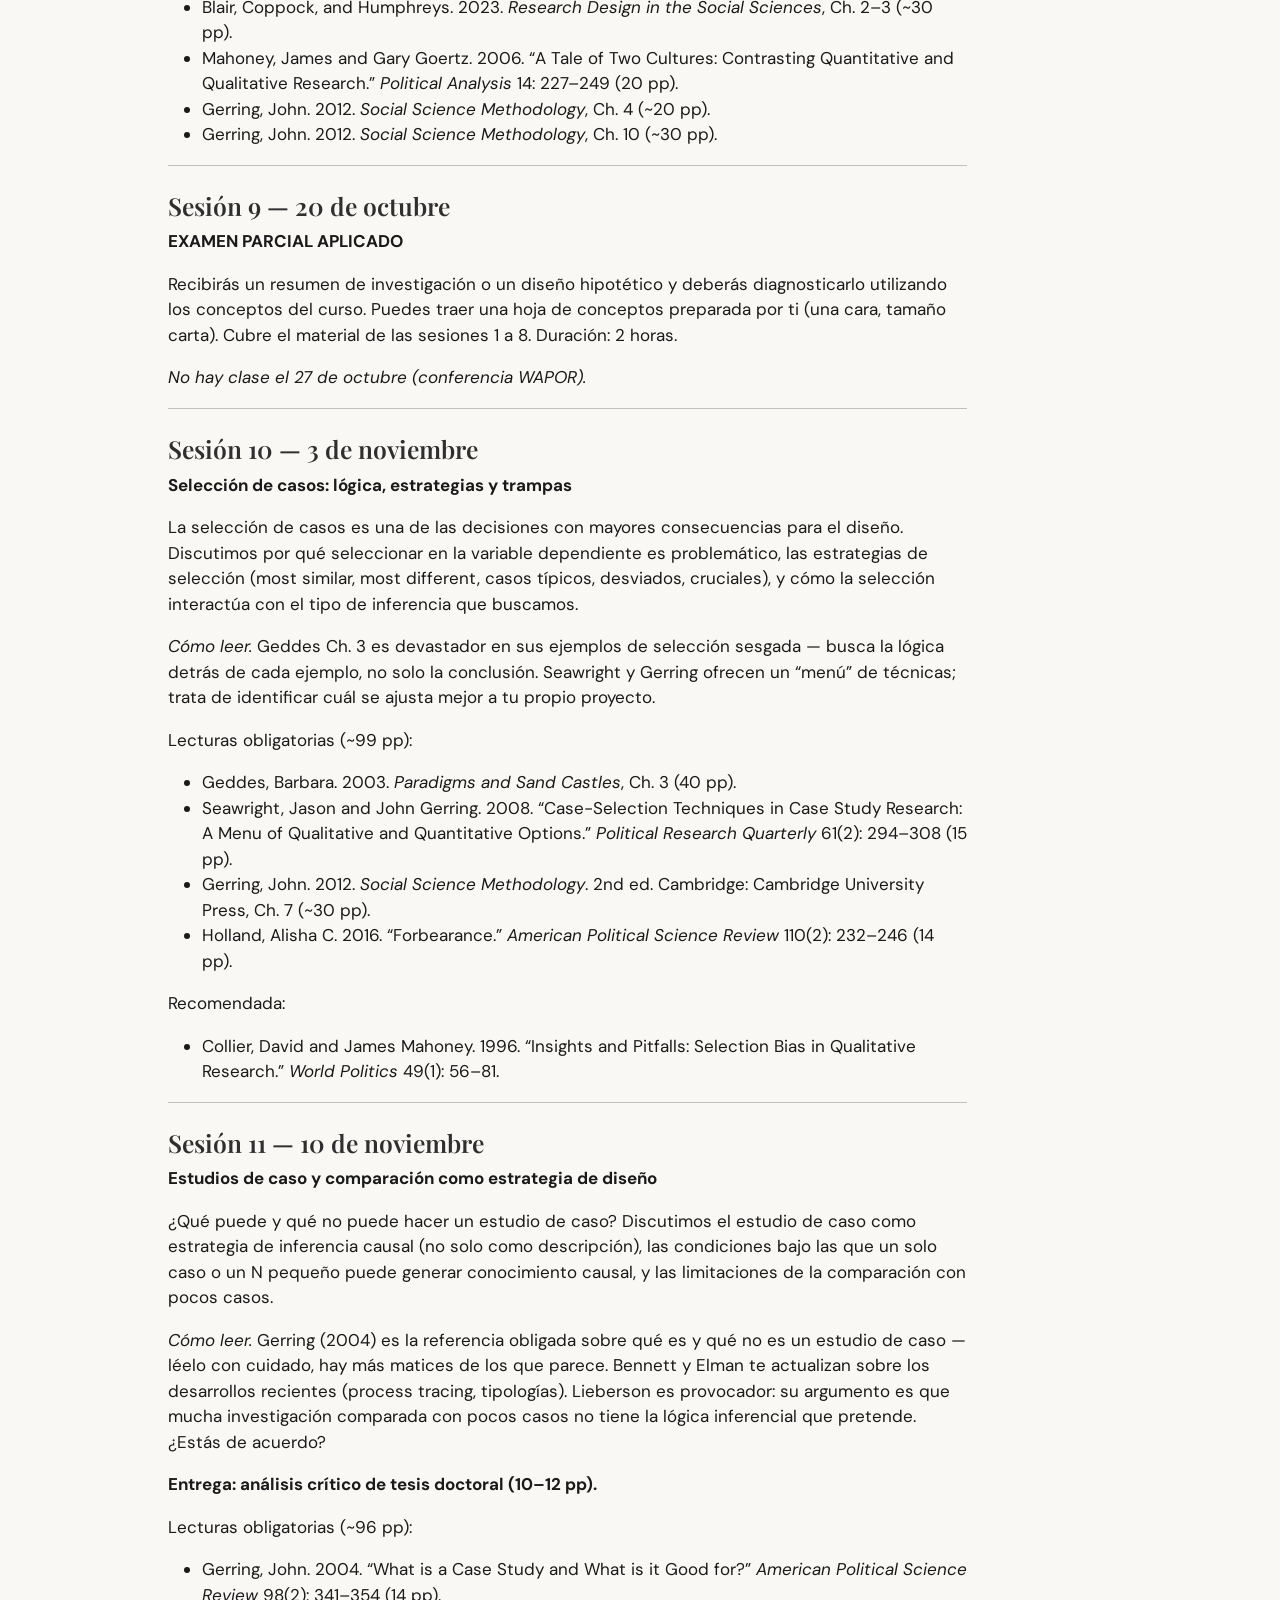
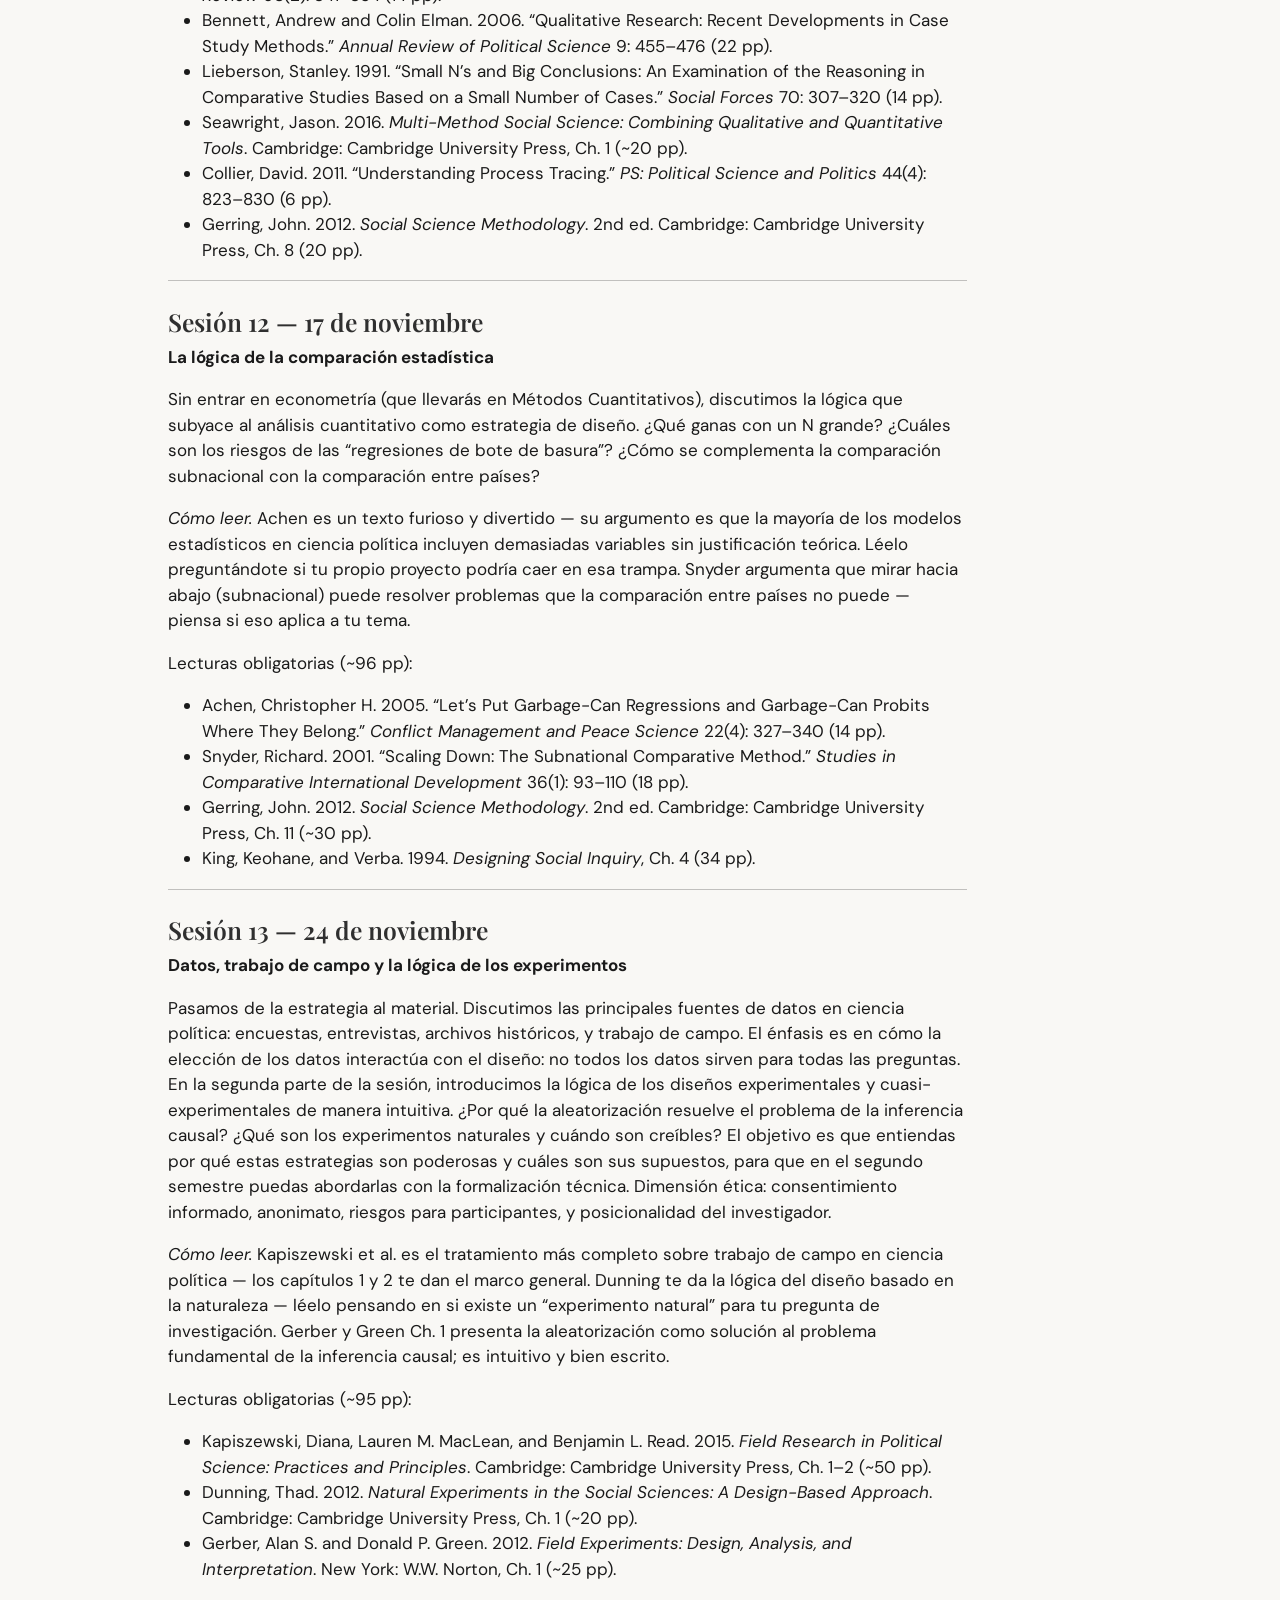
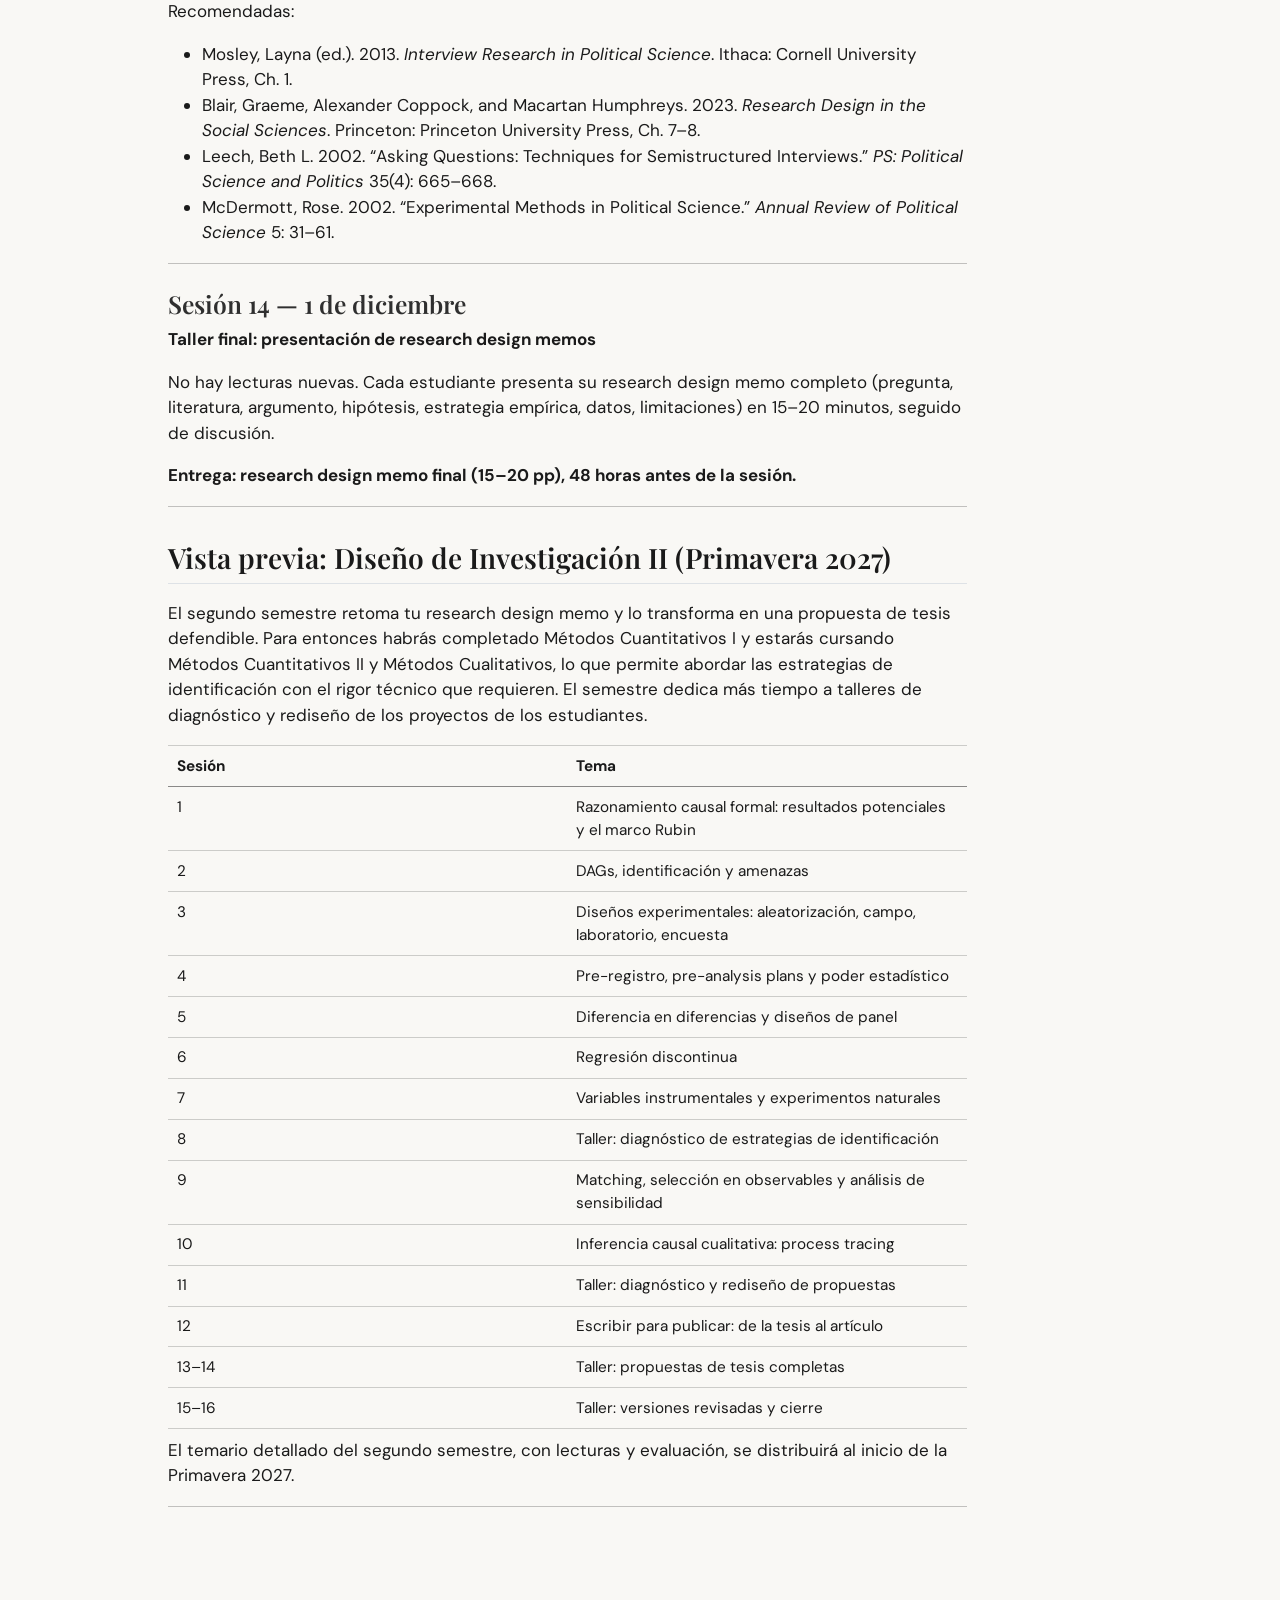
==== commit a4733b4d: "Renderizar sitio completo con cambios al programa y syllabus" ====
--- a/docs/programa.html
+++ b/docs/programa.html
@@ -126,40 +126,32 @@
   <li><a href="#tesis-doctoral" id="toc-tesis-doctoral" class="nav-link" data-scroll-target="#tesis-doctoral">Tesis doctoral</a></li>
   <li><a href="#evaluación" id="toc-evaluación" class="nav-link" data-scroll-target="#evaluación">Evaluación</a>
   <ul class="collapse">
-  <li><a href="#participación-activa-10" id="toc-participación-activa-10" class="nav-link" data-scroll-target="#participación-activa-10">Participación activa — 10%</a></li>
+  <li><a href="#participación-activa-15" id="toc-participación-activa-15" class="nav-link" data-scroll-target="#participación-activa-15">Participación activa — 15%</a></li>
   <li><a href="#memo-parcial-5" id="toc-memo-parcial-5" class="nav-link" data-scroll-target="#memo-parcial-5">Memo parcial — 5%</a></li>
   <li><a href="#análisis-crítico-de-tesis-doctoral-15" id="toc-análisis-crítico-de-tesis-doctoral-15" class="nav-link" data-scroll-target="#análisis-crítico-de-tesis-doctoral-15">Análisis crítico de tesis doctoral — 15%</a></li>
   <li><a href="#examen-parcial-aplicado-15" id="toc-examen-parcial-aplicado-15" class="nav-link" data-scroll-target="#examen-parcial-aplicado-15">Examen parcial aplicado — 15%</a></li>
   <li><a href="#presentaciones-en-talleres-10" id="toc-presentaciones-en-talleres-10" class="nav-link" data-scroll-target="#presentaciones-en-talleres-10">Presentaciones en talleres — 10%</a></li>
-  <li><a href="#comentarios-escritos-a-compañeros-10" id="toc-comentarios-escritos-a-compañeros-10" class="nav-link" data-scroll-target="#comentarios-escritos-a-compañeros-10">Comentarios escritos a compañeros — 10%</a></li>
-  <li><a href="#research-design-memo-final-35" id="toc-research-design-memo-final-35" class="nav-link" data-scroll-target="#research-design-memo-final-35">Research design memo final — 35%</a></li>
+  <li><a href="#research-design-memo-final-40" id="toc-research-design-memo-final-40" class="nav-link" data-scroll-target="#research-design-memo-final-40">Research design memo final — 40%</a></li>
   </ul></li>
   <li><a href="#políticas-del-curso" id="toc-políticas-del-curso" class="nav-link" data-scroll-target="#políticas-del-curso">Políticas del curso</a></li>
   <li><a href="#temario-calendarizado" id="toc-temario-calendarizado" class="nav-link" data-scroll-target="#temario-calendarizado">Temario calendarizado</a>
   <ul class="collapse">
-  <li><a href="#sesión-1-18-de-agosto" id="toc-sesión-1-18-de-agosto" class="nav-link" data-scroll-target="#sesión-1-18-de-agosto">Sesión 1 — 18 de agosto</a></li>
-  <li><a href="#sesión-2-25-de-agosto" id="toc-sesión-2-25-de-agosto" class="nav-link" data-scroll-target="#sesión-2-25-de-agosto">Sesión 2 — 25 de agosto</a></li>
-  <li><a href="#sesión-3-1-de-septiembre" id="toc-sesión-3-1-de-septiembre" class="nav-link" data-scroll-target="#sesión-3-1-de-septiembre">Sesión 3 — 1 de septiembre</a></li>
-  <li><a href="#sesión-4-8-de-septiembre" id="toc-sesión-4-8-de-septiembre" class="nav-link" data-scroll-target="#sesión-4-8-de-septiembre">Sesión 4 — 8 de septiembre</a></li>
-  <li><a href="#sesión-5-15-de-septiembre" id="toc-sesión-5-15-de-septiembre" class="nav-link" data-scroll-target="#sesión-5-15-de-septiembre">Sesión 5 — 15 de septiembre</a></li>
-  <li><a href="#sesión-6-22-de-septiembre" id="toc-sesión-6-22-de-septiembre" class="nav-link" data-scroll-target="#sesión-6-22-de-septiembre">Sesión 6 — 22 de septiembre</a></li>
-  <li><a href="#sesión-7-29-de-septiembre" id="toc-sesión-7-29-de-septiembre" class="nav-link" data-scroll-target="#sesión-7-29-de-septiembre">Sesión 7 — 29 de septiembre</a></li>
-  <li><a href="#sesión-8-6-de-octubre" id="toc-sesión-8-6-de-octubre" class="nav-link" data-scroll-target="#sesión-8-6-de-octubre">Sesión 8 — 6 de octubre</a></li>
-  <li><a href="#sesión-9-13-de-octubre" id="toc-sesión-9-13-de-octubre" class="nav-link" data-scroll-target="#sesión-9-13-de-octubre">Sesión 9 — 13 de octubre</a></li>
-  <li><a href="#sesión-10-20-de-octubre" id="toc-sesión-10-20-de-octubre" class="nav-link" data-scroll-target="#sesión-10-20-de-octubre">Sesión 10 — 20 de octubre</a></li>
-  <li><a href="#sesión-11-27-de-octubre" id="toc-sesión-11-27-de-octubre" class="nav-link" data-scroll-target="#sesión-11-27-de-octubre">Sesión 11 — 27 de octubre</a></li>
-  <li><a href="#sesión-12-3-de-noviembre" id="toc-sesión-12-3-de-noviembre" class="nav-link" data-scroll-target="#sesión-12-3-de-noviembre">Sesión 12 — 3 de noviembre</a></li>
-  <li><a href="#sesión-13-10-de-noviembre" id="toc-sesión-13-10-de-noviembre" class="nav-link" data-scroll-target="#sesión-13-10-de-noviembre">Sesión 13 — 10 de noviembre</a></li>
-  <li><a href="#sesión-14-17-de-noviembre" id="toc-sesión-14-17-de-noviembre" class="nav-link" data-scroll-target="#sesión-14-17-de-noviembre">Sesión 14 — 17 de noviembre</a></li>
-  <li><a href="#sesión-15-24-de-noviembre" id="toc-sesión-15-24-de-noviembre" class="nav-link" data-scroll-target="#sesión-15-24-de-noviembre">Sesión 15 — 24 de noviembre</a></li>
-  <li><a href="#sesión-16-1-de-diciembre" id="toc-sesión-16-1-de-diciembre" class="nav-link" data-scroll-target="#sesión-16-1-de-diciembre">Sesión 16 — 1 de diciembre</a></li>
+  <li><a href="#sesión-1-25-de-agosto" id="toc-sesión-1-25-de-agosto" class="nav-link" data-scroll-target="#sesión-1-25-de-agosto">Sesión 1 — 25 de agosto</a></li>
+  <li><a href="#sesión-2-1-de-septiembre" id="toc-sesión-2-1-de-septiembre" class="nav-link" data-scroll-target="#sesión-2-1-de-septiembre">Sesión 2 — 1 de septiembre</a></li>
+  <li><a href="#sesión-3-8-de-septiembre" id="toc-sesión-3-8-de-septiembre" class="nav-link" data-scroll-target="#sesión-3-8-de-septiembre">Sesión 3 — 8 de septiembre</a></li>
+  <li><a href="#sesión-4-15-de-septiembre" id="toc-sesión-4-15-de-septiembre" class="nav-link" data-scroll-target="#sesión-4-15-de-septiembre">Sesión 4 — 15 de septiembre</a></li>
+  <li><a href="#sesión-5-22-de-septiembre" id="toc-sesión-5-22-de-septiembre" class="nav-link" data-scroll-target="#sesión-5-22-de-septiembre">Sesión 5 — 22 de septiembre</a></li>
+  <li><a href="#sesión-6-29-de-septiembre" id="toc-sesión-6-29-de-septiembre" class="nav-link" data-scroll-target="#sesión-6-29-de-septiembre">Sesión 6 — 29 de septiembre</a></li>
+  <li><a href="#sesión-7-6-de-octubre" id="toc-sesión-7-6-de-octubre" class="nav-link" data-scroll-target="#sesión-7-6-de-octubre">Sesión 7 — 6 de octubre</a></li>
+  <li><a href="#sesión-8-13-de-octubre" id="toc-sesión-8-13-de-octubre" class="nav-link" data-scroll-target="#sesión-8-13-de-octubre">Sesión 8 — 13 de octubre</a></li>
+  <li><a href="#sesión-9-20-de-octubre" id="toc-sesión-9-20-de-octubre" class="nav-link" data-scroll-target="#sesión-9-20-de-octubre">Sesión 9 — 20 de octubre</a></li>
+  <li><a href="#sesión-10-3-de-noviembre" id="toc-sesión-10-3-de-noviembre" class="nav-link" data-scroll-target="#sesión-10-3-de-noviembre">Sesión 10 — 3 de noviembre</a></li>
+  <li><a href="#sesión-11-10-de-noviembre" id="toc-sesión-11-10-de-noviembre" class="nav-link" data-scroll-target="#sesión-11-10-de-noviembre">Sesión 11 — 10 de noviembre</a></li>
+  <li><a href="#sesión-12-17-de-noviembre" id="toc-sesión-12-17-de-noviembre" class="nav-link" data-scroll-target="#sesión-12-17-de-noviembre">Sesión 12 — 17 de noviembre</a></li>
+  <li><a href="#sesión-13-24-de-noviembre" id="toc-sesión-13-24-de-noviembre" class="nav-link" data-scroll-target="#sesión-13-24-de-noviembre">Sesión 13 — 24 de noviembre</a></li>
+  <li><a href="#sesión-14-1-de-diciembre" id="toc-sesión-14-1-de-diciembre" class="nav-link" data-scroll-target="#sesión-14-1-de-diciembre">Sesión 14 — 1 de diciembre</a></li>
   </ul></li>
   <li><a href="#vista-previa-diseño-de-investigación-ii-primavera-2027" id="toc-vista-previa-diseño-de-investigación-ii-primavera-2027" class="nav-link" data-scroll-target="#vista-previa-diseño-de-investigación-ii-primavera-2027">Vista previa: Diseño de Investigación II (Primavera 2027)</a></li>
-  <li><a href="#lista-de-tesis-doctorales" id="toc-lista-de-tesis-doctorales" class="nav-link" data-scroll-target="#lista-de-tesis-doctorales">Lista de tesis doctorales</a>
-  <ul class="collapse">
-  <li><a href="#tesis-premiadas" id="toc-tesis-premiadas" class="nav-link" data-scroll-target="#tesis-premiadas">Tesis premiadas</a></li>
-  <li><a href="#otras-tesis-destacadas" id="toc-otras-tesis-destacadas" class="nav-link" data-scroll-target="#otras-tesis-destacadas">Otras tesis destacadas</a></li>
-  </ul></li>
   </ul></li>
   </ul>
 </nav>
@@ -189,7 +181,7 @@
 <section id="diseño-de-investigación-i" class="level1">
 <h1>DISEÑO DE INVESTIGACIÓN I</h1>
 <p><strong>Centro de Investigación y Docencia Económicas</strong> Doctorado en Ciencia Política — Otoño 2026</p>
-<p>Profesor — Dr.&nbsp;Sergio Béjar López Correo institucional — sergio.bejar@cide.edu Horario de clase — martes, 17:00–20:00 Lugar — Sala de seminarios de la DEP Horario de atención — por cita previa</p>
+<p>Profesor — Dr.&nbsp;Sergio Béjar López Correo institucional — sergio.bejar@cide.edu Horario de clase — martes, 17:00–20:00 (25 de agosto al 15 de diciembre) Lugar — Sala de seminarios de la DEP Horario de atención — por cita previa</p>
 <hr>
 <section id="descripción-del-curso" class="level2">
 <h2 class="anchored" data-anchor-id="descripción-del-curso">Descripción del curso</h2>
@@ -226,7 +218,7 @@
 <li>Geddes, Barbara. 2003. <em>Paradigms and Sand Castles: Theory Building and Research Design in Comparative Politics</em>. Ann Arbor: University of Michigan Press.</li>
 <li>Van Evera, Stephen. 1997. <em>Guide to Methods for Students of Political Science</em>. Ithaca: Cornell University Press.</li>
 </ul>
-<p>En cada sesión las lecturas se organizan en tres niveles: <strong>lectura central</strong> (una sola, la más importante para la discusión), <strong>complementarias</strong> (obligatorias, amplían o discuten la lectura central), y <strong>recomendadas</strong> (opcionales, para quien quiera profundizar). La carga obligatoria por sesión se mantiene entre 50 y 80 páginas.</p>
+<p>En cada sesión las lecturas se organizan en dos niveles: <strong>obligatorias</strong> y <strong>recomendadas</strong> (opcionales, para quien quiera profundizar). La carga obligatoria por sesión es de aproximadamente 95–100 páginas.</p>
 </section>
 <section id="tesis-doctoral" class="level2">
 <h2 class="anchored" data-anchor-id="tesis-doctoral">Tesis doctoral</h2>
@@ -244,61 +236,76 @@
 <tbody>
 <tr class="odd">
 <td>Participación activa</td>
+<td>15%</td>
+</tr>
+<tr class="even">
+<td>Memo parcial (sesión 7)</td>
+<td>5%</td>
+</tr>
+<tr class="odd">
+<td>Análisis crítico de tesis doctoral (sesión 11)</td>
+<td>15%</td>
+</tr>
+<tr class="even">
+<td>Examen parcial aplicado (sesión 9)</td>
+<td>15%</td>
+</tr>
+<tr class="odd">
+<td>Presentaciones en talleres (sesiones 7 y 14)</td>
 <td>10%</td>
 </tr>
 <tr class="even">
-<td>Memo parcial (sesión 8)</td>
-<td>5%</td>
-</tr>
-<tr class="odd">
-<td>Análisis crítico de tesis doctoral (sesión 12)</td>
-<td>15%</td>
-</tr>
-<tr class="even">
-<td>Examen parcial aplicado (sesión 10)</td>
-<td>15%</td>
-</tr>
-<tr class="odd">
-<td>Presentaciones en talleres (sesiones 8 y 16)</td>
-<td>10%</td>
-</tr>
-<tr class="even">
-<td>Comentarios escritos a compañeros (2)</td>
-<td>10%</td>
-</tr>
-<tr class="odd">
-<td>Research design memo final (sesión 16)</td>
-<td>35%</td>
+<td>Research design memo final (sesión 14)</td>
+<td>40%</td>
 </tr>
 </tbody>
 </table>
-<section id="participación-activa-10" class="level3">
-<h3 class="anchored" data-anchor-id="participación-activa-10">Participación activa — 10%</h3>
+<section id="participación-activa-15" class="level3">
+<h3 class="anchored" data-anchor-id="participación-activa-15">Participación activa — 15%</h3>
 <p>Este es un seminario que exige atención sostenida y preparación constante. Todas las preguntas son bienvenidas. Se espera que llegues habiendo leído el material asignado y preparado para discutirlo. La participación se evalúa por su relevancia para la discusión en clase: intervenciones que conecten lecturas entre sí, que planteen objeciones razonadas, que relacionen el material con tu propio proyecto, o que identifiquen tensiones en los argumentos de los autores. Si prefieres preparar tus intervenciones por escrito — notas de discusión, preguntas formuladas previamente — eso también cuenta como participación activa.</p>
 </section>
 <section id="memo-parcial-5" class="level3">
 <h3 class="anchored" data-anchor-id="memo-parcial-5">Memo parcial — 5%</h3>
-<p>Para la sesión 8 entregarás un documento de 8 a 10 páginas (doble espacio, Times New Roman 12pt) que contenga: (1) tu pregunta de investigación; (2) una revisión de literatura que justifique la pregunta como contribución; (3) tu argumento con mecanismos explícitos; y (4) las hipótesis derivadas de ese argumento. Este es un ejercicio formativo y de bajo riesgo: su propósito es asegurar que vayas construyendo tu proyecto y recibas retroalimentación a tiempo. El memo se entrega 48 horas antes de la sesión de taller para que tus compañeros lo lean.</p>
+<p>Para la sesión 7 entregarás un documento de 8 a 10 páginas (doble espacio, Times New Roman 12pt) que contenga: (1) tu pregunta de investigación; (2) una revisión de literatura que justifique la pregunta como contribución; (3) tu argumento con mecanismos explícitos; y (4) las hipótesis derivadas de ese argumento. Este es un ejercicio formativo y de bajo riesgo: su propósito es asegurar que vayas construyendo tu proyecto y recibas retroalimentación a tiempo. El memo se entrega 48 horas antes de la sesión de taller para que tus compañeros lo lean.</p>
 </section>
 <section id="análisis-crítico-de-tesis-doctoral-15" class="level3">
 <h3 class="anchored" data-anchor-id="análisis-crítico-de-tesis-doctoral-15">Análisis crítico de tesis doctoral — 15%</h3>
-<p>A lo largo del semestre irás leyendo la tesis doctoral que elegiste. Para la sesión 12 entregarás un análisis crítico de 10–12 páginas (doble espacio, Times New Roman 12pt) que evalúe la tesis a la luz de lo discutido en clase. La estructura sugerida incluye: (1) la pregunta de investigación y su origen; (2) la revisión de literatura y cómo está organizada; (3) el argumento y sus mecanismos; (4) las hipótesis y sus implicaciones observables; (5) la estrategia de diseño y la selección de casos; (6) los conceptos y las mediciones utilizadas. Sin embargo, puedes adaptar la estructura al tipo de investigación que analices — no todas las tesis presentan hipótesis, mecanismos y selección de casos de la misma manera. Lo que sí es indispensable es una conclusión integradora que responda a la pregunta: ¿cuál es la principal apuesta inferencial de la tesis y cuál es su vulnerabilidad más importante? Citación en formato Chicago (autor-año).</p>
+<p>A lo largo del semestre irás leyendo la tesis doctoral que elegiste. Para la sesión 11 entregarás un análisis crítico de 10–12 páginas (doble espacio, Times New Roman 12pt) que evalúe la tesis a la luz de lo discutido en clase. La estructura sugerida incluye: (1) la pregunta de investigación y su origen; (2) la revisión de literatura y cómo está organizada; (3) el argumento y sus mecanismos; (4) las hipótesis y sus implicaciones observables; (5) la estrategia de diseño y la selección de casos; (6) los conceptos y las mediciones utilizadas. Sin embargo, puedes adaptar la estructura al tipo de investigación que analices — no todas las tesis presentan hipótesis, mecanismos y selección de casos de la misma manera. Lo que sí es indispensable es una conclusión integradora que responda a la pregunta: ¿cuál es la principal apuesta inferencial de la tesis y cuál es su vulnerabilidad más importante? Citación en formato Chicago (autor-año).</p>
+<p>Cada estudiante elegirá una tesis de la siguiente lista o propondrá una alternativa con aprobación del profesor (idealmente posterior a 2018 y cercana a su tema de interés). Se recomienda buscar en ProQuest Dissertations &amp; Theses tesis recientes — la apuesta inferencial de tesis recientes suele reflejar mejor las convenciones actuales de la disciplina.</p>
+<p><strong>Comparada y América Latina:</strong></p>
+<ul>
+<li>Lechartre, Josephine. 2024. <em>Genocide and Cultural Change: Civilian Survival Strategies and the Reinvention of Political Culture During Guatemala’s Mayan Genocide.</em> Ph.D., University of Notre Dame. (APSA Almond Award 2025.)</li>
+<li>García-Holgado, Benjamin. 2023. <em>The Judicial Bulwark: Courts and the Populist Erosion of Democracy.</em> Ph.D., University of Notre Dame. (APSA Corwin Award 2025.)</li>
+<li>Pérez Sandoval, Javier. 2021. <em>The Origins of Subnational Democracy: How Colonial Legacies and Labor Incorporation Shaped Regime Heterogeneity within Latin American Countries.</em> Ph.D., University of Oxford. (APSA Anderson Award 2022.)</li>
+<li>Schwartz, Rachel A. 2020. <em>Civil War, Institutional Change, and the Criminalization of the State in Central America.</em> Ph.D., University of Wisconsin-Madison. (APSA Almond Award 2020.)</li>
+<li>Berman, Chantal. 2021. <em>Protest, Social Policy, and Political Regimes in Tunisia and Morocco.</em> Ph.D., Princeton University. (APSA Almond Award 2021.)</li>
+</ul>
+<p><strong>Instituciones, burocracia y estado:</strong></p>
+<ul>
+<li>Kuipers, Nicholas. 2023. <em>Meritocracy Reconsidered: The Politics of Civil Service Recruitment.</em> Ph.D., University of California, Berkeley. (APSA Almond Award 2023.)</li>
+<li>Purohit, Bhumi. 2023. <em>Laments of Getting Things Done: Bureaucratic Resistance Against Female Politicians in India.</em> Ph.D., University of California, Berkeley. (APSA Anderson Award 2023.)</li>
+<li>Zhang, Anna. 2022. <em>Go West, Young Han: Internal Migration as a Strategy of Counterinsurgency.</em> Ph.D., Stanford University. (APSA Almond Award 2022.)</li>
+</ul>
+<p><strong>Otras tesis notables:</strong></p>
+<ul>
+<li>Guajardo, Gustavo. Ph.D., Rice University.</li>
+<li>González-Rostani, Valentina. Ph.D., University of Pittsburgh.</li>
+<li>Skigin, Natan. 2024. <em>Challenging Stigma from Below: How Human Rights Movements Contest Repressive States and Shape Democratic Citizenship.</em> Ph.D., University of Notre Dame. (Kellogg Award + APSA Experimental + Political Psychology 2025.)</li>
+<li>Levy, Gabriella. 2023. <em>Variation in Individuals’ Responses to Violence Against Civilians.</em> Ph.D., Duke University. (APSA Human Rights Award 2024.)</li>
+<li>Allie, Feyaad. 2024. <em>Power, Exclusion, and Identity: The Politics of Muslim Marginalization in India.</em> Ph.D., Stanford University. (APSA Almond + Juan Linz Prize 2024.)</li>
+</ul>
 </section>
 <section id="examen-parcial-aplicado-15" class="level3">
 <h3 class="anchored" data-anchor-id="examen-parcial-aplicado-15">Examen parcial aplicado — 15%</h3>
-<p>El examen parcial se realizará en la sesión 10. Cubre el material de las sesiones 1 a 9. Es un examen aplicado: recibirás un resumen de investigación o un diseño hipotético y deberás diagnosticarlo utilizando los conceptos del curso — identificar la pregunta, evaluar el argumento causal, detectar problemas de medición, señalar amenazas a la inferencia, y proponer mejoras. Puedes traer una hoja de conceptos preparada por ti (una cara, tamaño carta). El examen evalúa la capacidad de detectar problemas y proponer soluciones, no de recordar taxonomías.</p>
+<p>El examen parcial se realizará en la sesión 9. Cubre el material de las sesiones 1 a 8. Es un examen aplicado: recibirás un resumen de investigación o un diseño hipotético y deberás diagnosticarlo utilizando los conceptos del curso — identificar la pregunta, evaluar el argumento causal, detectar problemas de medición, señalar amenazas a la inferencia, y proponer mejoras. Puedes traer una hoja de conceptos preparada por ti (una cara, tamaño carta). El examen evalúa la capacidad de detectar problemas y proponer soluciones, no de recordar taxonomías.</p>
 </section>
 <section id="presentaciones-en-talleres-10" class="level3">
 <h3 class="anchored" data-anchor-id="presentaciones-en-talleres-10">Presentaciones en talleres — 10%</h3>
-<p>Presentarás tu trabajo en las sesiones 8 y 16. Cada presentación debe durar 15–20 minutos, seguida de discusión. Se evalúa la claridad de la exposición, la capacidad de responder preguntas, y la evidencia de progreso entre la primera y la segunda presentación.</p>
-</section>
-<section id="comentarios-escritos-a-compañeros-10" class="level3">
-<h3 class="anchored" data-anchor-id="comentarios-escritos-a-compañeros-10">Comentarios escritos a compañeros — 10%</h3>
-<p>A lo largo del semestre redactarás dos comentarios escritos (2–3 páginas cada uno) a los memos de tus compañeros. Un buen comentario identifica fortalezas, señala debilidades con precisión, y ofrece sugerencias constructivas y concretas. Los comentarios se entregan el día de la sesión de taller correspondiente.</p>
-</section>
-<section id="research-design-memo-final-35" class="level3">
-<h3 class="anchored" data-anchor-id="research-design-memo-final-35">Research design memo final — 35%</h3>
-<p>Para la sesión 16 entregarás un documento de 15 a 20 páginas que contenga: (1) tu pregunta de investigación; (2) una revisión de literatura que justifique la pregunta como contribución; (3) tu argumento con mecanismos explícitos; (4) las hipótesis derivadas; (5) la estrategia empírica que propones, con justificación; (6) la selección de casos o muestra; (7) los datos que utilizarás y su disponibilidad; y (8) una discusión honesta de las limitaciones del diseño. Este memo debe leerse como el primer borrador serio de tu propuesta de tesis. Se entrega 48 horas antes de la sesión final. Citación en formato Chicago (autor-año).</p>
+<p>Presentarás tu trabajo en las sesiones 7 y 14. Cada presentación debe durar 15–20 minutos, seguida de discusión. Se evalúa la claridad de la exposición, la capacidad de responder preguntas, y la evidencia de progreso entre la primera y la segunda presentación.</p>
+</section>
+<section id="research-design-memo-final-40" class="level3">
+<h3 class="anchored" data-anchor-id="research-design-memo-final-40">Research design memo final — 40%</h3>
+<p>Para la sesión 14 entregarás un documento de 15 a 20 páginas que contenga: (1) tu pregunta de investigación; (2) una revisión de literatura que justifique la pregunta como contribución; (3) tu argumento con mecanismos explícitos; (4) las hipótesis derivadas; (5) la estrategia empírica que propones, con justificación; (6) la selección de casos o muestra; (7) los datos que utilizarás y su disponibilidad; y (8) una discusión honesta de las limitaciones del diseño. Este memo debe leerse como el primer borrador serio de tu propuesta de tesis. Se entrega 48 horas antes de la sesión final. Citación en formato Chicago (autor-año).</p>
 </section>
 </section>
 <section id="políticas-del-curso" class="level2">
@@ -311,59 +318,48 @@
 </section>
 <section id="temario-calendarizado" class="level2">
 <h2 class="anchored" data-anchor-id="temario-calendarizado">Temario calendarizado</h2>
-<p><em>(Las fechas son tentativas y están sujetas al calendario académico del CIDE.)</em></p>
-<hr>
-<section id="sesión-1-18-de-agosto" class="level3">
-<h3 class="anchored" data-anchor-id="sesión-1-18-de-agosto">Sesión 1 — 18 de agosto</h3>
+<p><em>(Las fechas son tentativas y están sujetas al calendario académico del CIDE. No hay clase el 27 de octubre — conferencia WAPOR.)</em></p>
+<hr>
+<section id="sesión-1-25-de-agosto" class="level3">
+<h3 class="anchored" data-anchor-id="sesión-1-25-de-agosto">Sesión 1 — 25 de agosto</h3>
 <p><strong>Presentación del curso. Problemas de demarcación, evidencia y cambio científico</strong></p>
 <p>Presentación del seminario, discusión del temario y la lógica de la secuencia de dos semestres. Cada estudiante se presenta brevemente: trayectoria, tema de interés, y qué espera del curso. Asignación de la tesis doctoral.</p>
 <p>En la segunda parte de la sesión discutimos dos ideas que enmarcan todo el curso. Primero: ¿qué distingue el conocimiento científico de otras formas de conocimiento? Revisamos la falsabilidad de Popper y la idea de Kuhn sobre ciencia normal y cambio de paradigma, no como un tratamiento exhaustivo de la filosofía de la ciencia sino como punto de partida para entender por qué diseñamos investigación de cierta manera — y por qué las reglas del juego cambian. Segundo: la idea central del curso — la investigación como producto de decisiones de diseño, cada una con implicaciones éticas e inferenciales.</p>
 <p><em>Cómo leer.</em> Blair et al.&nbsp;es tu mapa para todo el semestre — lee el capítulo con atención a la idea de que un diseño se puede declarar, diagnosticar y rediseñar antes de recoger un solo dato. De Popper, concéntrate en la demarcación entre ciencia y no-ciencia (pp.&nbsp;3–26, son breves). Pregúntate: ¿la ciencia política opera con un paradigma dominante?</p>
-<p>Lectura central:</p>
-<ul>
-<li>Blair, Graeme, Alexander Coppock, and Macartan Humphreys. 2023. <em>Research Design in the Social Sciences</em>. Princeton: Princeton University Press, Ch. 1.</li>
-</ul>
-<p>Complementaria:</p>
-<ul>
-<li>Popper, Karl. 1959. <em>The Logic of Scientific Discovery</em>. London: Hutchinson, Ch. 1 (pp.&nbsp;3–26).</li>
-</ul>
-<p>Recomendada:</p>
-<ul>
-<li>Kuhn, Thomas S. 1962. <em>The Structure of Scientific Revolutions</em>. Chicago: University of Chicago Press, Ch. 1–3.</li>
-</ul>
-<hr>
-</section>
-<section id="sesión-2-25-de-agosto" class="level3">
-<h3 class="anchored" data-anchor-id="sesión-2-25-de-agosto">Sesión 2 — 25 de agosto</h3>
+<p>Lecturas obligatorias (~100 pp):</p>
+<ul>
+<li>Blair, Graeme, Alexander Coppock, and Macartan Humphreys. 2023. <em>Research Design in the Social Sciences</em>. Princeton: Princeton University Press, Ch. 1 (~20 pp).</li>
+<li>Weber, Max. 2008 [1917]. “Science as a Vocation.” In <em>Max Weber’s Complete Writings on Academic and Political Vocations</em>. New York: Algora (27 pp).</li>
+<li>Popper, Karl. 1959. <em>The Logic of Scientific Discovery</em>. London: Hutchinson, Ch. 1, pp.&nbsp;3–26 (23 pp).</li>
+<li>Kuhn, Thomas S. 1962. <em>The Structure of Scientific Revolutions</em>. Chicago: University of Chicago Press, Ch. 1–3 (~30 pp).</li>
+</ul>
+<hr>
+</section>
+<section id="sesión-2-1-de-septiembre" class="level3">
+<h3 class="anchored" data-anchor-id="sesión-2-1-de-septiembre">Sesión 2 — 1 de septiembre</h3>
 <p><strong>Preguntas de investigación y puzzles empíricos</strong></p>
 <p>¿Qué hace que una pregunta sea investigable? Distinguimos entre preguntas normativas y positivas, entre preguntas descriptivas y causales, entre “big think” y proyectos realizables. Discutimos cómo transformar una curiosidad temática en una pregunta de investigación que pueda generar una contribución identificable a la literatura. También discutimos cuándo una pregunta descriptiva bien formulada es más valiosa que una pregunta causal prematura.</p>
 <p><em>Cómo leer.</em> Geddes es directo y provocador — presta atención a sus ejemplos de preguntas demasiado grandes y cómo las reformula. KKV Ch. 1 es denso; no intentes absorberlo todo, concéntrate en la distinción entre inferencia descriptiva e inferencia causal. Platt es un artículo de 1964 en <em>Science</em> que sigue siendo sorprendentemente relevante — léelo como una invitación a pensar en términos de hipótesis competidoras.</p>
-<p>Lectura central:</p>
-<ul>
-<li>Geddes, Barbara. 2003. <em>Paradigms and Sand Castles</em>. Ann Arbor: University of Michigan Press, Ch. 1.</li>
-</ul>
-<p>Complementaria:</p>
-<ul>
-<li>King, Gary, Robert O. Keohane, and Sidney Verba. 1994. <em>Designing Social Inquiry</em>. Princeton: Princeton University Press, Ch. 1.</li>
-</ul>
-<p>Recomendada:</p>
-<ul>
-<li>Platt, John R. 1964. “Strong Inference.” <em>Science</em> 146(3642): 347–353.</li>
-</ul>
-<hr>
-</section>
-<section id="sesión-3-1-de-septiembre" class="level3">
-<h3 class="anchored" data-anchor-id="sesión-3-1-de-septiembre">Sesión 3 — 1 de septiembre</h3>
+<p>Lecturas obligatorias (~97 pp):</p>
+<ul>
+<li>Geddes, Barbara. 2003. <em>Paradigms and Sand Castles</em>. Ann Arbor: University of Michigan Press, Ch. 1 (~35 pp).</li>
+<li>King, Gary, Robert O. Keohane, and Sidney Verba. 1994. <em>Designing Social Inquiry</em>. Princeton: Princeton University Press, Ch. 1 (31 pp).</li>
+<li>Gerring, John. 2012. <em>Social Science Methodology</em>. 2nd ed.&nbsp;Cambridge: Cambridge University Press, Ch. 1 (~20 pp).</li>
+<li>Platt, John R. 1964. “Strong Inference.” <em>Science</em> 146(3642): 347–353 (7 pp).</li>
+<li>Eidlin, Fred. 2011. “The Method of Problems versus the Method of Topics.” <em>PS: Political Science and Politics</em> 44(4): 758–761 (4 pp).</li>
+</ul>
+<hr>
+</section>
+<section id="sesión-3-8-de-septiembre" class="level3">
+<h3 class="anchored" data-anchor-id="sesión-3-8-de-septiembre">Sesión 3 — 8 de septiembre</h3>
 <p><strong>La revisión de literatura como argumento</strong></p>
 <p>Una revisión de literatura no es un resumen de lo que otros han escrito. Es un argumento sobre el estado del conocimiento: qué sabemos, qué no sabemos, y por qué esa laguna importa. Discutimos cómo organizar una revisión que justifique una contribución y que sitúe tu proyecto en una conversación académica existente.</p>
 <p><em>Cómo leer.</em> Knopf es breve y práctico — trátalo como una guía operativa. Trachtenberg es más ambicioso: su capítulo 6 muestra cómo investigadores consumados construyen argumentos historiográficos. Lee los apéndices con cuidado, ahí está el oficio.</p>
-<p>Lectura central:</p>
-<ul>
-<li>Knopf, Jeffrey W. 2006. “Doing a Literature Review.” <em>PS: Political Science and Politics</em> 39(1): 127–132.</li>
-</ul>
-<p>Complementaria:</p>
-<ul>
-<li>Trachtenberg, Marc. 2006. <em>The Craft of International History</em>. Princeton: Princeton University Press, Ch. 6 and Appendix 1.</li>
+<p>Lecturas obligatorias (~94 pp):</p>
+<ul>
+<li>Knopf, Jeffrey W. 2006. “Doing a Literature Review.” <em>PS: Political Science and Politics</em> 39(1): 127–132 (6 pp).</li>
+<li>Trachtenberg, Marc. 2006. <em>The Craft of International History</em>. Princeton: Princeton University Press, Ch. 6 and Appendix 1 (~40 pp).</li>
+<li>Gerring, John. 2012. <em>Social Science Methodology</em>. 2nd ed.&nbsp;Cambridge: Cambridge University Press, Ch. 2–3 (48 pp).</li>
 </ul>
 <p>Recomendada:</p>
 <ul>
@@ -371,128 +367,98 @@
 </ul>
 <hr>
 </section>
-<section id="sesión-4-8-de-septiembre" class="level3">
-<h3 class="anchored" data-anchor-id="sesión-4-8-de-septiembre">Sesión 4 — 8 de septiembre</h3>
-<p><strong>Causalidad y mecanismos causales</strong></p>
-<p>Muchas preguntas centrales de la ciencia política son causales: ¿qué causa la democratización? ¿Reducen las sanciones el conflicto? ¿Aumenta la descentralización la rendición de cuentas? ¿Qué significa decir que X causa Y? Discutimos la diferencia entre correlación y causalidad, el papel de los mecanismos causales, y por qué no basta con identificar una asociación estadística: necesitamos una historia causal creíble que conecte causa y efecto. Introducimos la noción de nivel y unidad de análisis.</p>
-<p><em>Cómo leer.</em> Brady es el texto central — es denso pero el tratamiento más completo de las distintas concepciones de causalidad en ciencias sociales. Concéntrate en las secciones sobre manipulabilidad y mecanismos. KKV Ch. 2 es más breve y te da las definiciones fundacionales. Pregúntate con cada lectura: ¿cuál es la diferencia entre un mecanismo y una variable interviniente?</p>
-<p>Lectura central:</p>
-<ul>
-<li>Brady, Henry E. 2008. “Causation and Explanation in Social Science.” Pp. 217–270 in <em>The Oxford Handbook of Political Methodology</em>, eds.&nbsp;Box-Steffensmeier, Brady, and Collier. Oxford: Oxford University Press.</li>
-</ul>
-<p>Complementaria:</p>
+<section id="sesión-4-15-de-septiembre" class="level3">
+<h3 class="anchored" data-anchor-id="sesión-4-15-de-septiembre">Sesión 4 — 15 de septiembre</h3>
+<p><strong>Causalidad, mecanismos y contrafactuales</strong></p>
+<p>¿Qué significa decir que X causa Y? Discutimos la diferencia entre correlación y causalidad, el papel de los mecanismos causales, y por qué no basta con identificar una asociación estadística: necesitamos una historia causal creíble que conecte causa y efecto. Toda afirmación causal descansa en un contrafactual: si X no hubiera ocurrido, Y habría sido diferente. Introducimos la lógica contrafactual de manera intuitiva, sin formalismo estadístico. En el segundo semestre formalizaremos estas ideas con el marco de resultados potenciales.</p>
+<p><em>Cómo leer.</em> Brady es denso pero el tratamiento más completo de las distintas concepciones de causalidad en ciencias sociales — concéntrate en las secciones sobre manipulabilidad y mecanismos. Fearon te enseña a evaluar contrafactuales: ¿qué criterios propone para decidir si un contrafactual es “bueno”? Morgan y Winship Ch. 1 te dará la intuición del marco de resultados potenciales sin las matemáticas.</p>
+<p>Lecturas obligatorias (~103 pp):</p>
+<ul>
+<li>Brady, Henry E. 2008. “Causation and Explanation in Social Science.” Pp. 217–270 in <em>The Oxford Handbook of Political Methodology</em>, eds.&nbsp;Box-Steffensmeier, Brady, and Collier. Oxford: Oxford University Press (51 pp).</li>
+<li>Fearon, James D. 1991. “Counterfactuals and Hypothesis Testing in Political Science.” <em>World Politics</em> 43(2): 169–195 (27 pp).</li>
+<li>Morgan, Stephen L. and Christopher Winship. 2015. <em>Counterfactuals and Causal Inference: Methods and Principles for Social Research</em>. 2nd ed.&nbsp;Cambridge: Cambridge University Press, Ch. 1 (~25 pp).</li>
+</ul>
+<p>Recomendadas:</p>
 <ul>
 <li>King, Keohane, and Verba. 1994. <em>Designing Social Inquiry</em>, Ch. 2.</li>
-</ul>
-<p>Recomendadas:</p>
-<ul>
-<li>Elster, Jon. 1998. “A Plea for Mechanisms.” In Peter Hedström and Richard Swedberg (eds.), <em>Social Mechanisms: An Analytical Approach to Social Theory</em>. Cambridge: Cambridge University Press, Ch. 3.</li>
-<li>Hedström, Peter. 2008. “Studying Mechanisms to Strengthen Causal Inferences in Quantitative Research.” Pp. 319–335 in <em>The Oxford Handbook of Political Methodology</em>.</li>
-</ul>
-<hr>
-</section>
-<section id="sesión-5-15-de-septiembre" class="level3">
-<h3 class="anchored" data-anchor-id="sesión-5-15-de-septiembre">Sesión 5 — 15 de septiembre</h3>
-<p><strong>Contrafactuales: la lógica del “qué hubiera pasado si no”</strong></p>
-<p>Toda afirmación causal descansa en un contrafactual: si X no hubiera ocurrido, Y habría sido diferente. Esta sesión introduce la lógica contrafactual de manera intuitiva, sin formalismo estadístico. Discutimos cuándo los contrafactuales son plausibles, cuándo son especulativos, y cómo disciplinar el razonamiento contrafactual en investigación empírica. En el segundo semestre formalizaremos estas ideas con el marco de resultados potenciales.</p>
-<p><em>Cómo leer.</em> Fearon es el texto central — léelo preguntándote: ¿qué criterios propone para evaluar si un contrafactual es “bueno”? Morgan y Winship Ch. 1 te dará la intuición del marco de resultados potenciales sin las matemáticas (esas vienen en el segundo semestre). Nota cómo ambos textos coinciden en que los contrafactuales no son fantasía libre sino razonamiento disciplinado.</p>
-<p>Lectura central:</p>
-<ul>
-<li>Fearon, James D. 1991. “Counterfactuals and Hypothesis Testing in Political Science.” <em>World Politics</em> 43(2): 169–195.</li>
-</ul>
-<p>Complementaria:</p>
-<ul>
-<li>Morgan, Stephen L. and Christopher Winship. 2015. <em>Counterfactuals and Causal Inference: Methods and Principles for Social Research</em>. 2nd ed.&nbsp;Cambridge: Cambridge University Press, Ch. 1.</li>
-</ul>
-<p>Recomendada:</p>
-<ul>
-<li>Levy, Jack S. 2008. “Counterfactuals and Case Studies.” In <em>The Oxford Handbook of Political Methodology</em>, eds.&nbsp;Box-Steffensmeier, Brady, and Collier. Oxford: Oxford University Press, pp.&nbsp;627–644.</li>
-</ul>
-<hr>
-</section>
-<section id="sesión-6-22-de-septiembre" class="level3">
-<h3 class="anchored" data-anchor-id="sesión-6-22-de-septiembre">Sesión 6 — 22 de septiembre</h3>
+<li>Gerring, John. 2012. <em>Social Science Methodology</em>. 2nd ed.&nbsp;Cambridge: Cambridge University Press, Ch. 9.</li>
+<li>Blair, Graeme, Alexander Coppock, and Macartan Humphreys. 2023. <em>Research Design in the Social Sciences</em>. Princeton: Princeton University Press, Ch. 4.</li>
+<li>Levy, Jack S. 2008. “Counterfactuals and Case Studies.” In <em>The Oxford Handbook of Political Methodology</em>, pp.&nbsp;627–644.</li>
+<li>Elster, Jon. 1998. “A Plea for Mechanisms.” In Hedström and Swedberg (eds.), <em>Social Mechanisms</em>. Cambridge University Press, Ch. 3.</li>
+</ul>
+<hr>
+</section>
+<section id="sesión-5-22-de-septiembre" class="level3">
+<h3 class="anchored" data-anchor-id="sesión-5-22-de-septiembre">Sesión 5 — 22 de septiembre</h3>
 <p><strong>Hipótesis y expectativas observables</strong></p>
 <p>Un argumento teórico no es comprobable en sí mismo; lo que se comprueba son sus implicaciones observables. Discutimos cómo derivar hipótesis de un argumento, la diferencia entre expectativas directamente verificables e implicaciones indirectas, el diseño de pruebas cruciales para eliminar explicaciones rivales, y los riesgos de las hipótesis ad hoc.</p>
 <p><em>Cómo leer.</em> Geddes Ch. 2 y KKV Ch. 3 se complementan — Geddes escribe con ejemplos concretos de política comparada, KKV es más abstracto pero más preciso. Trata de formular mentalmente las hipótesis de tu propio proyecto mientras lees.</p>
-<p>Lectura central:</p>
-<ul>
-<li>Geddes, Barbara. 2003. <em>Paradigms and Sand Castles</em>, Ch. 2.</li>
-</ul>
-<p>Complementaria:</p>
-<ul>
-<li>King, Keohane, and Verba. 1994. <em>Designing Social Inquiry</em>, Ch. 3.</li>
-</ul>
-<p>Recomendada:</p>
-<ul>
-<li>Van Evera, Stephen. 1997. <em>Guide to Methods for Students of Political Science</em>. Ithaca: Cornell University Press, Ch. 1.</li>
-</ul>
-<hr>
-</section>
-<section id="sesión-7-29-de-septiembre" class="level3">
-<h3 class="anchored" data-anchor-id="sesión-7-29-de-septiembre">Sesión 7 — 29 de septiembre</h3>
+<p>Lecturas obligatorias (~108 pp):</p>
+<ul>
+<li>Geddes, Barbara. 2003. <em>Paradigms and Sand Castles</em>, Ch. 2 (~30 pp).</li>
+<li>King, Keohane, and Verba. 1994. <em>Designing Social Inquiry</em>, Ch. 3 (~35 pp).</li>
+<li>Van Evera, Stephen. 1997. <em>Guide to Methods for Students of Political Science</em>. Ithaca: Cornell University Press, Ch. 1 (43 pp).</li>
+</ul>
+<hr>
+</section>
+<section id="sesión-6-29-de-septiembre" class="level3">
+<h3 class="anchored" data-anchor-id="sesión-6-29-de-septiembre">Sesión 6 — 29 de septiembre</h3>
 <p><strong>Conceptos, medición y operacionalización</strong></p>
 <p>Antes de medir necesitamos saber qué estamos midiendo. Discutimos cómo se forman los conceptos en ciencia política, la relación entre concepto y medida, los criterios de validez de constructo, y los problemas que surgen cuando conceptos ambiguos producen mediciones que no capturan lo que pretenden. Trabajamos con ejemplos concretos: democracia, corrupción, polarización, capacidad estatal. Nota ética: las decisiones de medición no son neutrales — cómo se define y mide un concepto puede invisibilizar poblaciones, distorsionar comparaciones, o reforzar supuestos normativos.</p>
 <p><em>Cómo leer.</em> Adcock y Collier es el texto imprescindible — su esquema de cuatro niveles (concepto de fondo, concepto sistematizado, indicador, puntaje) es una herramienta que usarás en cada artículo que escribas. Gerring Ch. 5 ofrece una síntesis accesible. Lee Goertz si tu proyecto involucra un concepto con estructura interna compleja.</p>
-<p>Lectura central:</p>
-<ul>
-<li>Adcock, Robert and David Collier. 2001. “Measurement Validity: A Shared Standard for Qualitative and Quantitative Research.” <em>American Political Science Review</em> 95(3): 529–546.</li>
-</ul>
-<p>Complementaria:</p>
-<ul>
-<li>Gerring, John. 2012. <em>Social Science Methodology</em>, Ch. 5.</li>
-</ul>
-<p>Recomendadas:</p>
+<p>Lecturas obligatorias (~100 pp):</p>
+<ul>
+<li>Adcock, Robert and David Collier. 2001. “Measurement Validity: A Shared Standard for Qualitative and Quantitative Research.” <em>American Political Science Review</em> 95(3): 529–546 (16 pp).</li>
+<li>Gerring, John. 2012. <em>Social Science Methodology</em>, Ch. 5 (~30 pp).</li>
+<li>Blair, Graeme, Alexander Coppock, and Macartan Humphreys. 2023. <em>Research Design in the Social Sciences</em>. Princeton: Princeton University Press, Ch. 5 (~20 pp).</li>
+<li>Sartori, Giovanni. 1970. “Concept Misformation in Comparative Politics.” <em>American Political Science Review</em> 64(4): 1033–1053 (21 pp).</li>
+<li>Coppedge, Michael. 1999. “Thickening Thin Concepts and Theories.” <em>Comparative Politics</em> 31(4): 465–477 (13 pp).</li>
+</ul>
+<p>Recomendada:</p>
 <ul>
 <li>Goertz, Gary. 2006. <em>Social Science Concepts: A User’s Guide</em>. Princeton: Princeton University Press, Ch. 1–2.</li>
-<li>Coppedge, Michael. 1999. “Thickening Thin Concepts and Theories.” <em>Comparative Politics</em> 31(4): 465–477.</li>
-</ul>
-<hr>
-</section>
-<section id="sesión-8-6-de-octubre" class="level3">
-<h3 class="anchored" data-anchor-id="sesión-8-6-de-octubre">Sesión 8 — 6 de octubre</h3>
+</ul>
+<hr>
+</section>
+<section id="sesión-7-6-de-octubre" class="level3">
+<h3 class="anchored" data-anchor-id="sesión-7-6-de-octubre">Sesión 7 — 6 de octubre</h3>
 <p><strong>Taller intermedio: presentación de memos parciales</strong></p>
-<p>No hay lecturas nuevas. Cada estudiante presenta su memo parcial (pregunta, revisión de literatura, argumento, hipótesis) en 15–20 minutos, seguido de discusión. Los compañeros asignados como comentaristas entregan sus comentarios escritos.</p>
+<p>No hay lecturas nuevas. Cada estudiante presenta su memo parcial (pregunta, revisión de literatura, argumento, hipótesis) en 15–20 minutos, seguido de discusión.</p>
 <p><strong>Entrega: memo parcial (8–10 pp), 48 horas antes de la sesión.</strong></p>
 <hr>
 </section>
-<section id="sesión-9-13-de-octubre" class="level3">
-<h3 class="anchored" data-anchor-id="sesión-9-13-de-octubre">Sesión 9 — 13 de octubre</h3>
+<section id="sesión-8-13-de-octubre" class="level3">
+<h3 class="anchored" data-anchor-id="sesión-8-13-de-octubre">Sesión 8 — 13 de octubre</h3>
 <p><strong>El menú de diseños de investigación</strong></p>
 <p>Hacemos un mapa de las principales familias de diseño: experimental, cuasi-experimental, observacional con controles estadísticos, estudio de caso, comparación cualitativa, y diseños mixtos. El objetivo no es dominar cada estrategia (eso viene en el segundo semestre y en los cursos de métodos) sino entender la lógica que las distingue y los trade-offs entre validez interna y externa, y entre profundidad y generalización.</p>
 <p><em>Cómo leer.</em> Blair et al.&nbsp;Ch. 2–3 introducen el marco MIDA (Model, Inquiry, Data strategy, Answer strategy) — es una forma de pensar en cualquier diseño como una declaración que se puede diagnosticar antes de ejecutar. No te preocupes por el código en R; concéntrate en la lógica. Mahoney y Goertz es un clásico que debes leer con ojo crítico: ¿realmente hay “dos culturas” en ciencia política, o es un continuo?</p>
-<p>Lectura central:</p>
-<ul>
-<li>Blair, Coppock, and Humphreys. 2023. <em>Research Design in the Social Sciences</em>, Ch. 2–3.</li>
-</ul>
-<p>Complementaria:</p>
-<ul>
-<li>Mahoney, James and Gary Goertz. 2006. “A Tale of Two Cultures: Contrasting Quantitative and Qualitative Research.” <em>Political Analysis</em> 14: 227–249.</li>
-</ul>
-<p>Recomendada:</p>
-<ul>
-<li>Gerring, John. 2012. <em>Social Science Methodology</em>, Ch. 10.</li>
-</ul>
-<hr>
-</section>
-<section id="sesión-10-20-de-octubre" class="level3">
-<h3 class="anchored" data-anchor-id="sesión-10-20-de-octubre">Sesión 10 — 20 de octubre</h3>
+<p>Lecturas obligatorias (~100 pp):</p>
+<ul>
+<li>Blair, Coppock, and Humphreys. 2023. <em>Research Design in the Social Sciences</em>, Ch. 2–3 (~30 pp).</li>
+<li>Mahoney, James and Gary Goertz. 2006. “A Tale of Two Cultures: Contrasting Quantitative and Qualitative Research.” <em>Political Analysis</em> 14: 227–249 (20 pp).</li>
+<li>Gerring, John. 2012. <em>Social Science Methodology</em>, Ch. 4 (~20 pp).</li>
+<li>Gerring, John. 2012. <em>Social Science Methodology</em>, Ch. 10 (~30 pp).</li>
+</ul>
+<hr>
+</section>
+<section id="sesión-9-20-de-octubre" class="level3">
+<h3 class="anchored" data-anchor-id="sesión-9-20-de-octubre">Sesión 9 — 20 de octubre</h3>
 <p><strong>EXAMEN PARCIAL APLICADO</strong></p>
-<p>Recibirás un resumen de investigación o un diseño hipotético y deberás diagnosticarlo utilizando los conceptos del curso. Puedes traer una hoja de conceptos preparada por ti (una cara, tamaño carta). Cubre el material de las sesiones 1 a 9. Duración: 2 horas.</p>
-<hr>
-</section>
-<section id="sesión-11-27-de-octubre" class="level3">
-<h3 class="anchored" data-anchor-id="sesión-11-27-de-octubre">Sesión 11 — 27 de octubre</h3>
+<p>Recibirás un resumen de investigación o un diseño hipotético y deberás diagnosticarlo utilizando los conceptos del curso. Puedes traer una hoja de conceptos preparada por ti (una cara, tamaño carta). Cubre el material de las sesiones 1 a 8. Duración: 2 horas.</p>
+<p><em>No hay clase el 27 de octubre (conferencia WAPOR).</em></p>
+<hr>
+</section>
+<section id="sesión-10-3-de-noviembre" class="level3">
+<h3 class="anchored" data-anchor-id="sesión-10-3-de-noviembre">Sesión 10 — 3 de noviembre</h3>
 <p><strong>Selección de casos: lógica, estrategias y trampas</strong></p>
 <p>La selección de casos es una de las decisiones con mayores consecuencias para el diseño. Discutimos por qué seleccionar en la variable dependiente es problemático, las estrategias de selección (most similar, most different, casos típicos, desviados, cruciales), y cómo la selección interactúa con el tipo de inferencia que buscamos.</p>
 <p><em>Cómo leer.</em> Geddes Ch. 3 es devastador en sus ejemplos de selección sesgada — busca la lógica detrás de cada ejemplo, no solo la conclusión. Seawright y Gerring ofrecen un “menú” de técnicas; trata de identificar cuál se ajusta mejor a tu propio proyecto.</p>
-<p>Lectura central:</p>
-<ul>
-<li>Geddes, Barbara. 2003. <em>Paradigms and Sand Castles</em>, Ch. 3.</li>
-</ul>
-<p>Complementaria:</p>
-<ul>
-<li>Seawright, Jason and John Gerring. 2008. “Case-Selection Techniques in Case Study Research: A Menu of Qualitative and Quantitative Options.” <em>Political Research Quarterly</em> 61(2): 294–308.</li>
+<p>Lecturas obligatorias (~99 pp):</p>
+<ul>
+<li>Geddes, Barbara. 2003. <em>Paradigms and Sand Castles</em>, Ch. 3 (40 pp).</li>
+<li>Seawright, Jason and John Gerring. 2008. “Case-Selection Techniques in Case Study Research: A Menu of Qualitative and Quantitative Options.” <em>Political Research Quarterly</em> 61(2): 294–308 (15 pp).</li>
+<li>Gerring, John. 2012. <em>Social Science Methodology</em>. 2nd ed.&nbsp;Cambridge: Cambridge University Press, Ch. 7 (~30 pp).</li>
+<li>Holland, Alisha C. 2016. “Forbearance.” <em>American Political Science Review</em> 110(2): 232–246 (14 pp).</li>
 </ul>
 <p>Recomendada:</p>
 <ul>
@@ -500,88 +466,61 @@
 </ul>
 <hr>
 </section>
-<section id="sesión-12-3-de-noviembre" class="level3">
-<h3 class="anchored" data-anchor-id="sesión-12-3-de-noviembre">Sesión 12 — 3 de noviembre</h3>
+<section id="sesión-11-10-de-noviembre" class="level3">
+<h3 class="anchored" data-anchor-id="sesión-11-10-de-noviembre">Sesión 11 — 10 de noviembre</h3>
 <p><strong>Estudios de caso y comparación como estrategia de diseño</strong></p>
 <p>¿Qué puede y qué no puede hacer un estudio de caso? Discutimos el estudio de caso como estrategia de inferencia causal (no solo como descripción), las condiciones bajo las que un solo caso o un N pequeño puede generar conocimiento causal, y las limitaciones de la comparación con pocos casos.</p>
 <p><em>Cómo leer.</em> Gerring (2004) es la referencia obligada sobre qué es y qué no es un estudio de caso — léelo con cuidado, hay más matices de los que parece. Bennett y Elman te actualizan sobre los desarrollos recientes (process tracing, tipologías). Lieberson es provocador: su argumento es que mucha investigación comparada con pocos casos no tiene la lógica inferencial que pretende. ¿Estás de acuerdo?</p>
 <p><strong>Entrega: análisis crítico de tesis doctoral (10–12 pp).</strong></p>
-<p>Lectura central:</p>
-<ul>
-<li>Gerring, John. 2004. “What is a Case Study and What is it Good for?” <em>American Political Science Review</em> 98(2): 341–354.</li>
-</ul>
-<p>Complementaria:</p>
-<ul>
-<li>Bennett, Andrew and Colin Elman. 2006. “Qualitative Research: Recent Developments in Case Study Methods.” <em>Annual Review of Political Science</em> 9: 455–476.</li>
-</ul>
-<p>Recomendadas:</p>
-<ul>
-<li>Lieberson, Stanley. 1991. “Small N’s and Big Conclusions: An Examination of the Reasoning in Comparative Studies Based on a Small Number of Cases.” <em>Social Forces</em> 70: 307–320.</li>
-<li>Seawright, Jason. 2016. <em>Multi-Method Social Science: Combining Qualitative and Quantitative Tools</em>. Cambridge: Cambridge University Press, Ch. 1.</li>
-</ul>
-<hr>
-</section>
-<section id="sesión-13-10-de-noviembre" class="level3">
-<h3 class="anchored" data-anchor-id="sesión-13-10-de-noviembre">Sesión 13 — 10 de noviembre</h3>
+<p>Lecturas obligatorias (~96 pp):</p>
+<ul>
+<li>Gerring, John. 2004. “What is a Case Study and What is it Good for?” <em>American Political Science Review</em> 98(2): 341–354 (14 pp).</li>
+<li>Bennett, Andrew and Colin Elman. 2006. “Qualitative Research: Recent Developments in Case Study Methods.” <em>Annual Review of Political Science</em> 9: 455–476 (22 pp).</li>
+<li>Lieberson, Stanley. 1991. “Small N’s and Big Conclusions: An Examination of the Reasoning in Comparative Studies Based on a Small Number of Cases.” <em>Social Forces</em> 70: 307–320 (14 pp).</li>
+<li>Seawright, Jason. 2016. <em>Multi-Method Social Science: Combining Qualitative and Quantitative Tools</em>. Cambridge: Cambridge University Press, Ch. 1 (~20 pp).</li>
+<li>Collier, David. 2011. “Understanding Process Tracing.” <em>PS: Political Science and Politics</em> 44(4): 823–830 (6 pp).</li>
+<li>Gerring, John. 2012. <em>Social Science Methodology</em>. 2nd ed.&nbsp;Cambridge: Cambridge University Press, Ch. 8 (20 pp).</li>
+</ul>
+<hr>
+</section>
+<section id="sesión-12-17-de-noviembre" class="level3">
+<h3 class="anchored" data-anchor-id="sesión-12-17-de-noviembre">Sesión 12 — 17 de noviembre</h3>
 <p><strong>La lógica de la comparación estadística</strong></p>
 <p>Sin entrar en econometría (que llevarás en Métodos Cuantitativos), discutimos la lógica que subyace al análisis cuantitativo como estrategia de diseño. ¿Qué ganas con un N grande? ¿Cuáles son los riesgos de las “regresiones de bote de basura”? ¿Cómo se complementa la comparación subnacional con la comparación entre países?</p>
 <p><em>Cómo leer.</em> Achen es un texto furioso y divertido — su argumento es que la mayoría de los modelos estadísticos en ciencia política incluyen demasiadas variables sin justificación teórica. Léelo preguntándote si tu propio proyecto podría caer en esa trampa. Snyder argumenta que mirar hacia abajo (subnacional) puede resolver problemas que la comparación entre países no puede — piensa si eso aplica a tu tema.</p>
-<p>Lectura central:</p>
-<ul>
-<li>Achen, Christopher H. 2005. “Let’s Put Garbage-Can Regressions and Garbage-Can Probits Where They Belong.” <em>Conflict Management and Peace Science</em> 22(4): 327–340.</li>
-</ul>
-<p>Complementaria:</p>
-<ul>
-<li>Snyder, Richard. 2001. “Scaling Down: The Subnational Comparative Method.” <em>Studies in Comparative International Development</em> 36(1): 93–110.</li>
-</ul>
-<p>Recomendada:</p>
-<ul>
-<li>King, Keohane, and Verba. 1994. <em>Designing Social Inquiry</em>, Ch. 4.</li>
-</ul>
-<hr>
-</section>
-<section id="sesión-14-17-de-noviembre" class="level3">
-<h3 class="anchored" data-anchor-id="sesión-14-17-de-noviembre">Sesión 14 — 17 de noviembre</h3>
-<p><strong>Datos I: encuestas, entrevistas, archivos, trabajo de campo</strong></p>
-<p>Pasamos de la estrategia al material. Discutimos las principales fuentes de datos en ciencia política: encuestas (diseño, muestreo, sesgos de respuesta), entrevistas (estructuradas, semi-estructuradas, élites), archivos históricos, y trabajo de campo. El énfasis es en cómo la elección de los datos interactúa con el diseño: no todos los datos sirven para todas las preguntas. Dimensión ética: discutimos consentimiento informado, anonimato, riesgos para participantes, y positionality del investigador en el campo.</p>
-<p><em>Cómo leer.</em> Kapiszewski et al.&nbsp;es el tratamiento más completo sobre trabajo de campo en ciencia política — los capítulos 1 y 2 te dan el marco general. Mosley Ch. 1 te enseña a pensar en la entrevista como instrumento de investigación, no como conversación informal. Leech es breve y práctico — úsalo como guía si tu proyecto contempla entrevistas.</p>
-<p>Lectura central:</p>
-<ul>
-<li>Kapiszewski, Diana, Lauren M. MacLean, and Benjamin L. Read. 2015. <em>Field Research in Political Science: Practices and Principles</em>. Cambridge: Cambridge University Press, Ch. 1–2.</li>
-</ul>
-<p>Complementaria:</p>
+<p>Lecturas obligatorias (~96 pp):</p>
+<ul>
+<li>Achen, Christopher H. 2005. “Let’s Put Garbage-Can Regressions and Garbage-Can Probits Where They Belong.” <em>Conflict Management and Peace Science</em> 22(4): 327–340 (14 pp).</li>
+<li>Snyder, Richard. 2001. “Scaling Down: The Subnational Comparative Method.” <em>Studies in Comparative International Development</em> 36(1): 93–110 (18 pp).</li>
+<li>Gerring, John. 2012. <em>Social Science Methodology</em>. 2nd ed.&nbsp;Cambridge: Cambridge University Press, Ch. 11 (~30 pp).</li>
+<li>King, Keohane, and Verba. 1994. <em>Designing Social Inquiry</em>, Ch. 4 (34 pp).</li>
+</ul>
+<hr>
+</section>
+<section id="sesión-13-24-de-noviembre" class="level3">
+<h3 class="anchored" data-anchor-id="sesión-13-24-de-noviembre">Sesión 13 — 24 de noviembre</h3>
+<p><strong>Datos, trabajo de campo y la lógica de los experimentos</strong></p>
+<p>Pasamos de la estrategia al material. Discutimos las principales fuentes de datos en ciencia política: encuestas, entrevistas, archivos históricos, y trabajo de campo. El énfasis es en cómo la elección de los datos interactúa con el diseño: no todos los datos sirven para todas las preguntas. En la segunda parte de la sesión, introducimos la lógica de los diseños experimentales y cuasi-experimentales de manera intuitiva. ¿Por qué la aleatorización resuelve el problema de la inferencia causal? ¿Qué son los experimentos naturales y cuándo son creíbles? El objetivo es que entiendas por qué estas estrategias son poderosas y cuáles son sus supuestos, para que en el segundo semestre puedas abordarlas con la formalización técnica. Dimensión ética: consentimiento informado, anonimato, riesgos para participantes, y posicionalidad del investigador.</p>
+<p><em>Cómo leer.</em> Kapiszewski et al.&nbsp;es el tratamiento más completo sobre trabajo de campo en ciencia política — los capítulos 1 y 2 te dan el marco general. Dunning te da la lógica del diseño basado en la naturaleza — léelo pensando en si existe un “experimento natural” para tu pregunta de investigación. Gerber y Green Ch. 1 presenta la aleatorización como solución al problema fundamental de la inferencia causal; es intuitivo y bien escrito.</p>
+<p>Lecturas obligatorias (~95 pp):</p>
+<ul>
+<li>Kapiszewski, Diana, Lauren M. MacLean, and Benjamin L. Read. 2015. <em>Field Research in Political Science: Practices and Principles</em>. Cambridge: Cambridge University Press, Ch. 1–2 (~50 pp).</li>
+<li>Dunning, Thad. 2012. <em>Natural Experiments in the Social Sciences: A Design-Based Approach</em>. Cambridge: Cambridge University Press, Ch. 1 (~20 pp).</li>
+<li>Gerber, Alan S. and Donald P. Green. 2012. <em>Field Experiments: Design, Analysis, and Interpretation</em>. New York: W.W. Norton, Ch. 1 (~25 pp).</li>
+</ul>
+<p>Recomendadas:</p>
 <ul>
 <li>Mosley, Layna (ed.). 2013. <em>Interview Research in Political Science</em>. Ithaca: Cornell University Press, Ch. 1.</li>
-</ul>
-<p>Recomendada:</p>
-<ul>
+<li>Blair, Graeme, Alexander Coppock, and Macartan Humphreys. 2023. <em>Research Design in the Social Sciences</em>. Princeton: Princeton University Press, Ch. 7–8.</li>
 <li>Leech, Beth L. 2002. “Asking Questions: Techniques for Semistructured Interviews.” <em>PS: Political Science and Politics</em> 35(4): 665–668.</li>
-</ul>
-<hr>
-</section>
-<section id="sesión-15-24-de-noviembre" class="level3">
-<h3 class="anchored" data-anchor-id="sesión-15-24-de-noviembre">Sesión 15 — 24 de noviembre</h3>
-<p><strong>Datos II: la lógica de los experimentos y cuasi-experimentos</strong></p>
-<p>Introducimos la lógica de los diseños experimentales y cuasi-experimentales de manera intuitiva. ¿Por qué la aleatorización resuelve el problema de la inferencia causal? ¿Qué son los experimentos naturales y cuándo son creíbles? ¿Qué es una regresión discontinua o una diferencia en diferencias <em>en términos de la lógica del diseño</em>, sin entrar en la estimación? El objetivo es que entiendas por qué estas estrategias son poderosas y cuáles son sus supuestos, para que en el segundo semestre puedas abordarlas con la formalización técnica.</p>
-<p><em>Cómo leer.</em> Dunning Ch. 1–2 te da la lógica del diseño basado en la naturaleza — léelo pensando en si existe un “experimento natural” para tu pregunta de investigación. Gerber y Green Ch. 1 presenta la aleatorización como solución al problema fundamental de la inferencia causal; es intuitivo y bien escrito.</p>
-<p>Lectura central:</p>
-<ul>
-<li>Dunning, Thad. 2012. <em>Natural Experiments in the Social Sciences: A Design-Based Approach</em>. Cambridge: Cambridge University Press, Ch. 1–2.</li>
-</ul>
-<p>Complementaria:</p>
-<ul>
-<li>Gerber, Alan S. and Donald P. Green. 2012. <em>Field Experiments: Design, Analysis, and Interpretation</em>. New York: W.W. Norton, Ch. 1.</li>
-</ul>
-<p>Recomendada:</p>
-<ul>
 <li>McDermott, Rose. 2002. “Experimental Methods in Political Science.” <em>Annual Review of Political Science</em> 5: 31–61.</li>
 </ul>
 <hr>
 </section>
-<section id="sesión-16-1-de-diciembre" class="level3">
-<h3 class="anchored" data-anchor-id="sesión-16-1-de-diciembre">Sesión 16 — 1 de diciembre</h3>
+<section id="sesión-14-1-de-diciembre" class="level3">
+<h3 class="anchored" data-anchor-id="sesión-14-1-de-diciembre">Sesión 14 — 1 de diciembre</h3>
 <p><strong>Taller final: presentación de research design memos</strong></p>
-<p>No hay lecturas nuevas. Cada estudiante presenta su research design memo completo (pregunta, literatura, argumento, hipótesis, estrategia empírica, datos, limitaciones) en 15–20 minutos, seguido de discusión. Los comentaristas asignados entregan sus comentarios escritos.</p>
+<p>No hay lecturas nuevas. Cada estudiante presenta su research design memo completo (pregunta, literatura, argumento, hipótesis, estrategia empírica, datos, limitaciones) en 15–20 minutos, seguido de discusión.</p>
 <p><strong>Entrega: research design memo final (15–20 pp), 48 horas antes de la sesión.</strong></p>
 <hr>
 </section>
@@ -661,39 +600,8 @@
 </table>
 <p>El temario detallado del segundo semestre, con lecturas y evaluación, se distribuirá al inicio de la Primavera 2027.</p>
 <hr>
-</section>
-<section id="lista-de-tesis-doctorales" class="level2">
-<h2 class="anchored" data-anchor-id="lista-de-tesis-doctorales">Lista de tesis doctorales</h2>
-<p>Cada estudiante elegirá una tesis de esta lista o propondrá una alternativa con aprobación del profesor. Se recomienda buscar en ProQuest Dissertations &amp; Theses tesis recientes (posteriores a 2018) sobre temas cercanos a tu interés de investigación — la apuesta inferencial de tesis recientes suele reflejar mejor las convenciones actuales de la disciplina.</p>
-<section id="tesis-premiadas" class="level3">
-<h3 class="anchored" data-anchor-id="tesis-premiadas">Tesis premiadas</h3>
-<ul>
-<li>Bateson, Regina Anne. 2013. <em>Order and Violence in Postwar Guatemala</em>. Ph.D., Yale University.</li>
-<li>Blaydes, Lisa A. 2008. <em>Competition without Democracy: Elections and Distributive Politics in Mubarak’s Egypt</em>. Ph.D., University of California, Los Angeles.</li>
-<li>Lupu, Noam. 2011. <em>Party Brands in Crisis: Partisanship, Brand Dilution, and the Breakdown of Political Parties in Latin America</em>. Ph.D., Princeton University.</li>
-<li>Post, Alison Elizabeth. 2009. <em>Liquid Assets and Fluid Contracts: Explaining the Uneven Effects of Water and Sanitation Privatization</em>. Ph.D., Harvard University.</li>
-<li>McClendon, Gwyneth H. 2012. <em>The Politics of Envy and Esteem in Two Democracies</em>. Ph.D., Princeton University.</li>
-<li>Min, Brian Kyung-Hue. 2010. <em>Democracy and Light: Public Service Provision in the Developing World</em>. Ph.D., University of California, Los Angeles.</li>
-<li>Tudor, Maya Jessica. 2010. <em>Twin Births, Divergent Democracies: The Social and Institutional Origins of Regime Outcomes in India and Pakistan, 1920–1958</em>. Ph.D., Princeton University.</li>
-<li>Larreguy, Horacio. 2013. <em>Monitoring Political Brokers: Evidence from Clientelistic Networks in Mexico</em>. Ph.D., Harvard University.</li>
-</ul>
-</section>
-<section id="otras-tesis-destacadas" class="level3">
-<h3 class="anchored" data-anchor-id="otras-tesis-destacadas">Otras tesis destacadas</h3>
-<ul>
-<li>Holland, Alisha C. 2014. <em>Forbearance: Social Enforcement and the Politics of Ignoring</em>. Ph.D., Harvard University.</li>
-<li>Garrido de Sierra, Sebastián. 2014. <em>The Definitive Reform: How the 1996 Electoral Reform Triggered the Demise of the PRI’s Dominant-Party Regime</em>. Ph.D., University of California, Los Angeles.</li>
-<li>González Ocantos, Ezequiel. 2012. <em>The Collapse of Impunity Regimes in Latin America: Legal Cultures, Strategic Litigation and Judicial Behavior</em>. Ph.D., University of Notre Dame.</li>
-<li>Rozenas, Arturas. 2012. <em>Elections, Information, and Political Survival in Autocracies</em>. Ph.D., Duke University.</li>
-<li>Blair, Graeme. 2016. <em>Surveys and Experiments on Sensitive Topics Using List Experiments</em>. Ph.D., Princeton University.</li>
-<li>Slough, Tara. 2020. <em>Bureaucratic Quality and the Observability of Public Service Provision</em>. Ph.D., Columbia University.</li>
-<li>Grumbach, Jacob M. 2018. <em>From Backwaters to Major Policymakers: Policy Polarization in the States, 1970–2014</em>. Ph.D., University of California, Berkeley.</li>
-<li>Garfias, Francisco. 2017. <em>Elite Competition and State Capacity Development: Theory and Evidence from Post-Revolutionary Mexico</em>. Ph.D., Stanford University.</li>
-<li>Kaplan, Noah. 2019. <em>Political Behavior and the Judicial Hierarchy</em>. Ph.D., Princeton University.</li>
-</ul>
-
-
-</section>
+
+
 </section>
 </section>
 
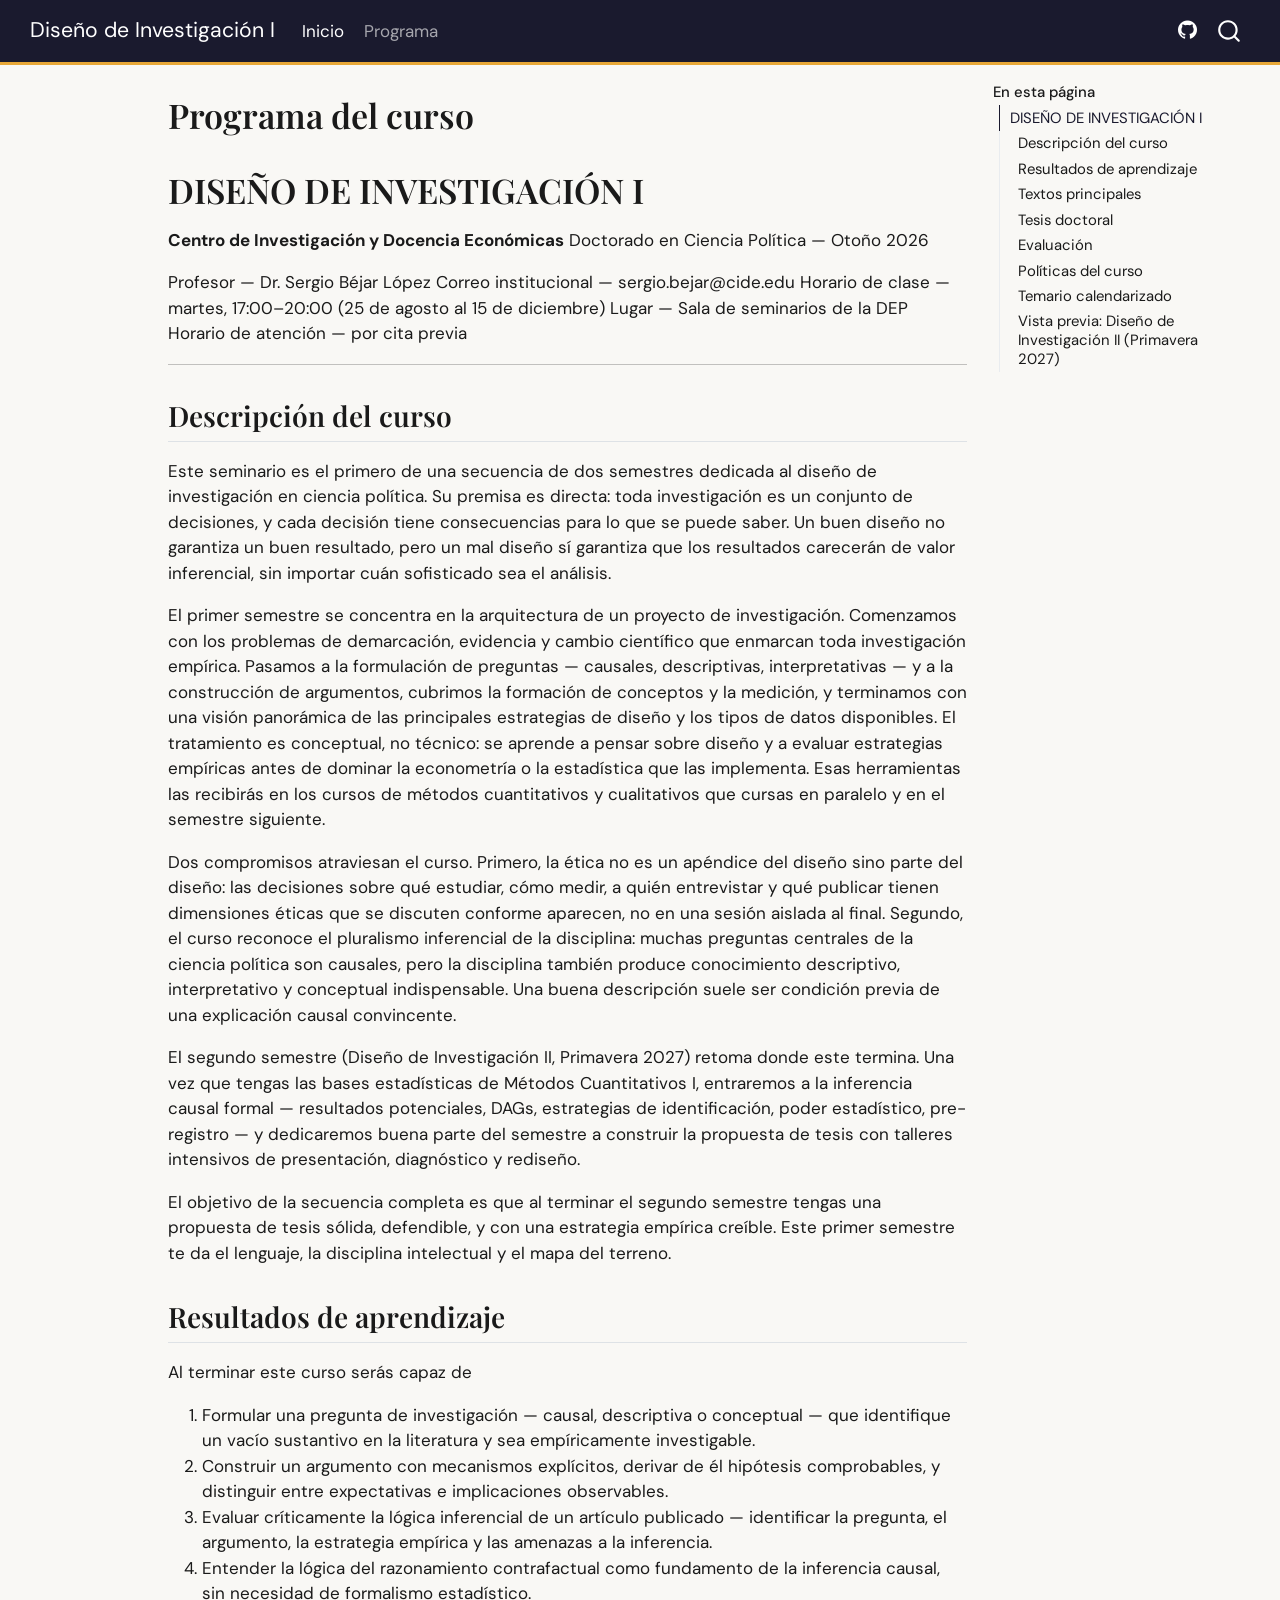
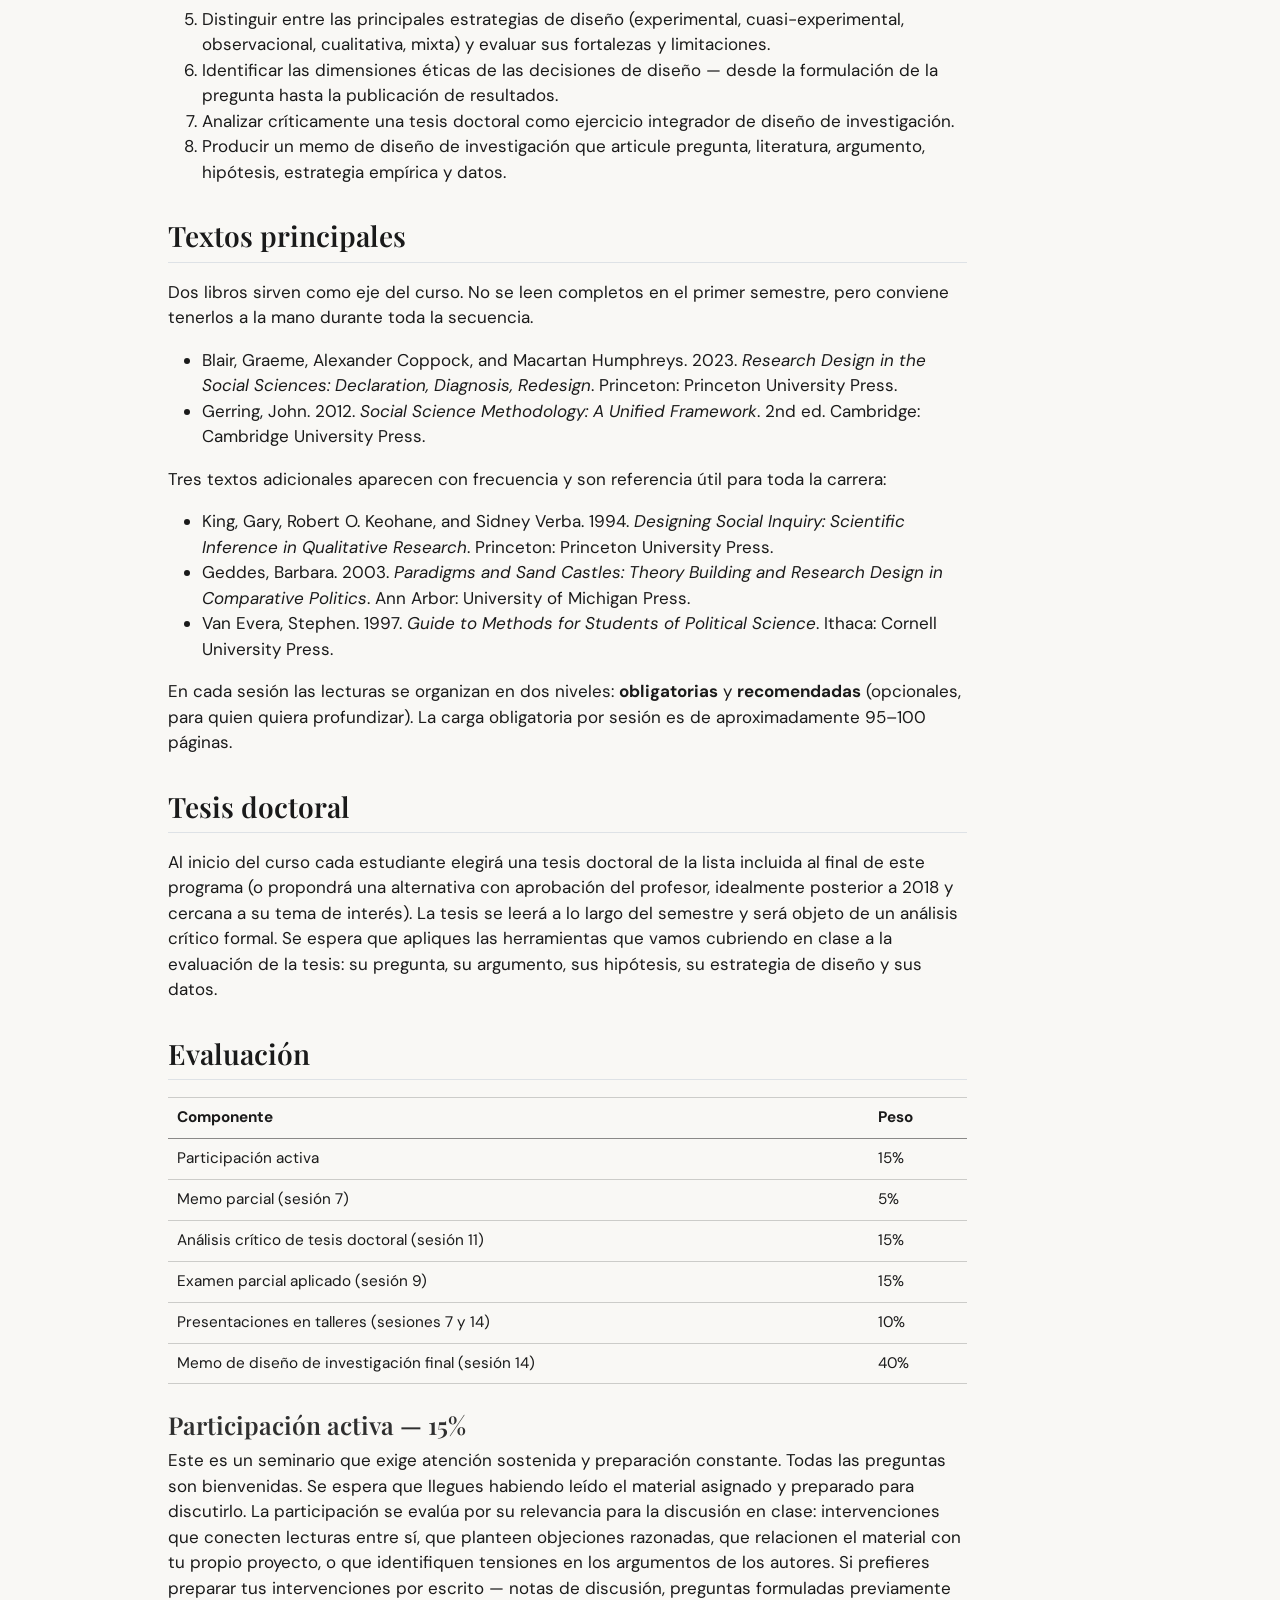
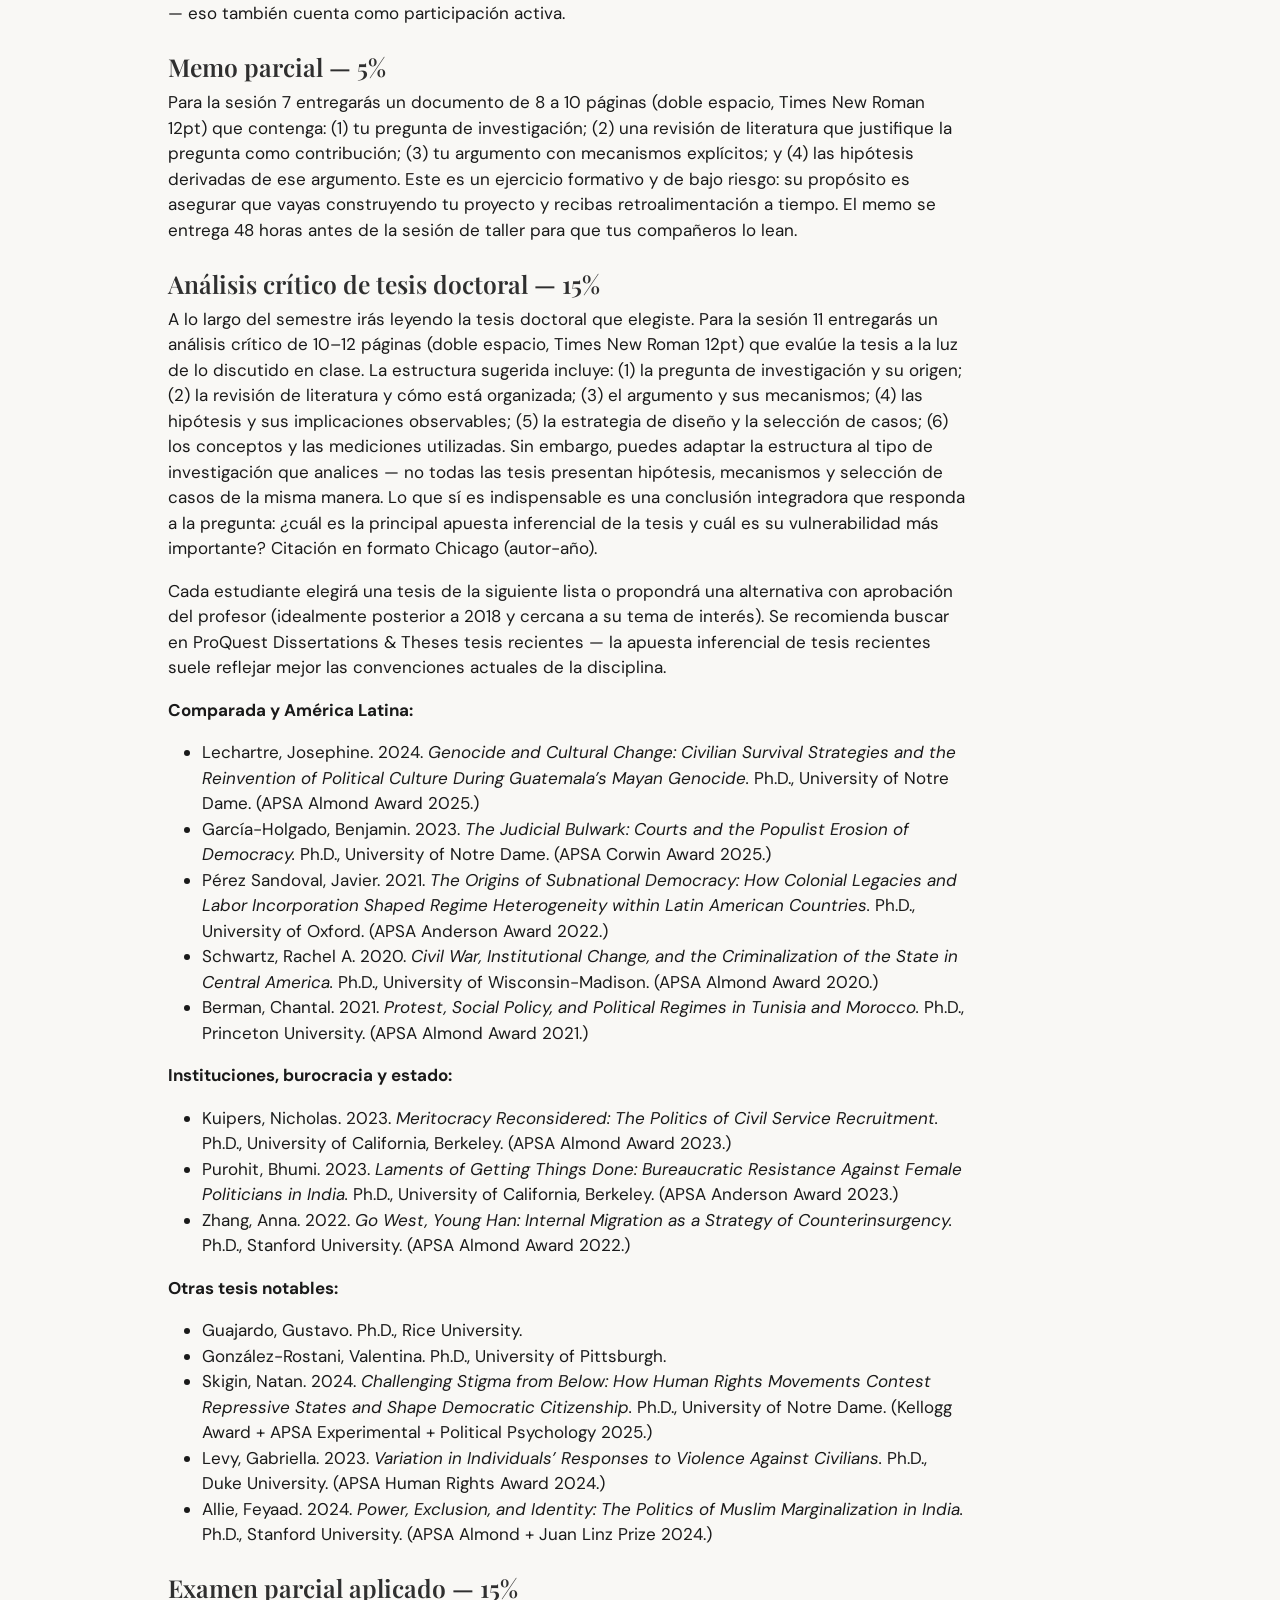
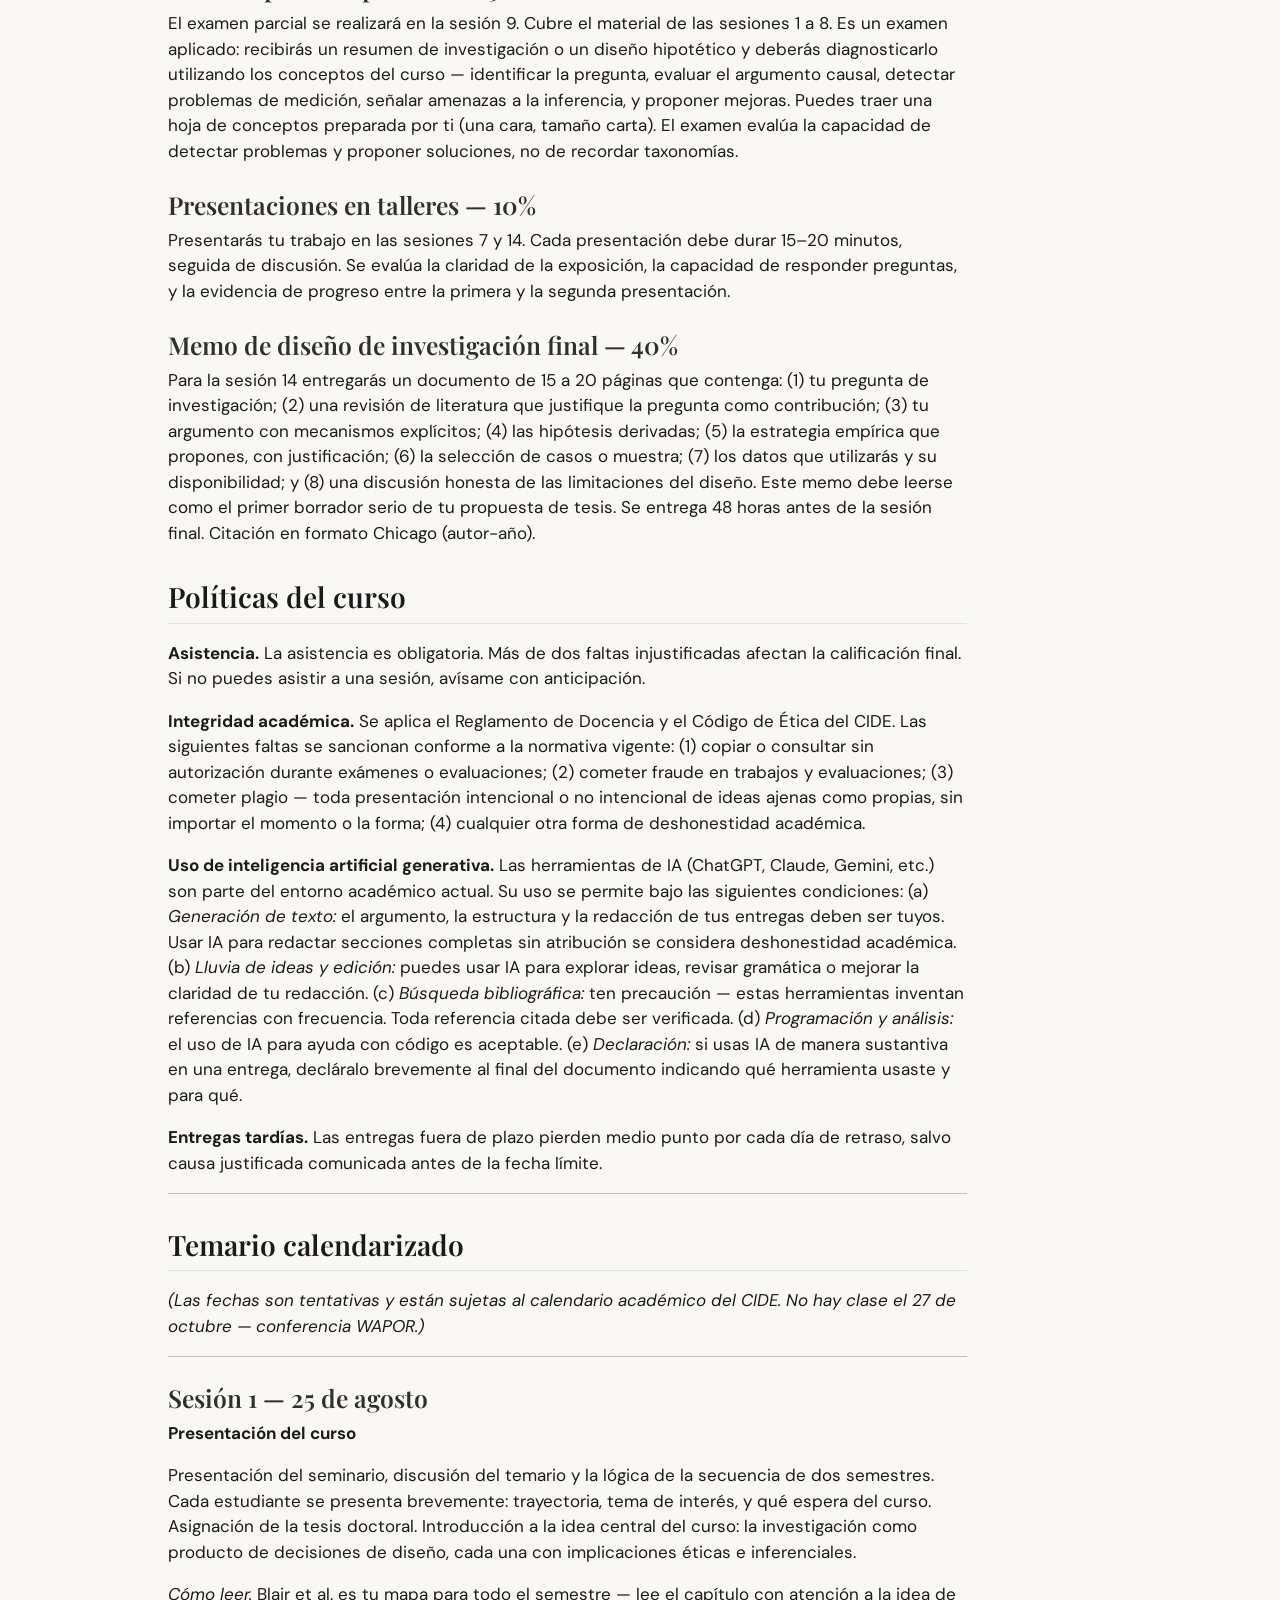
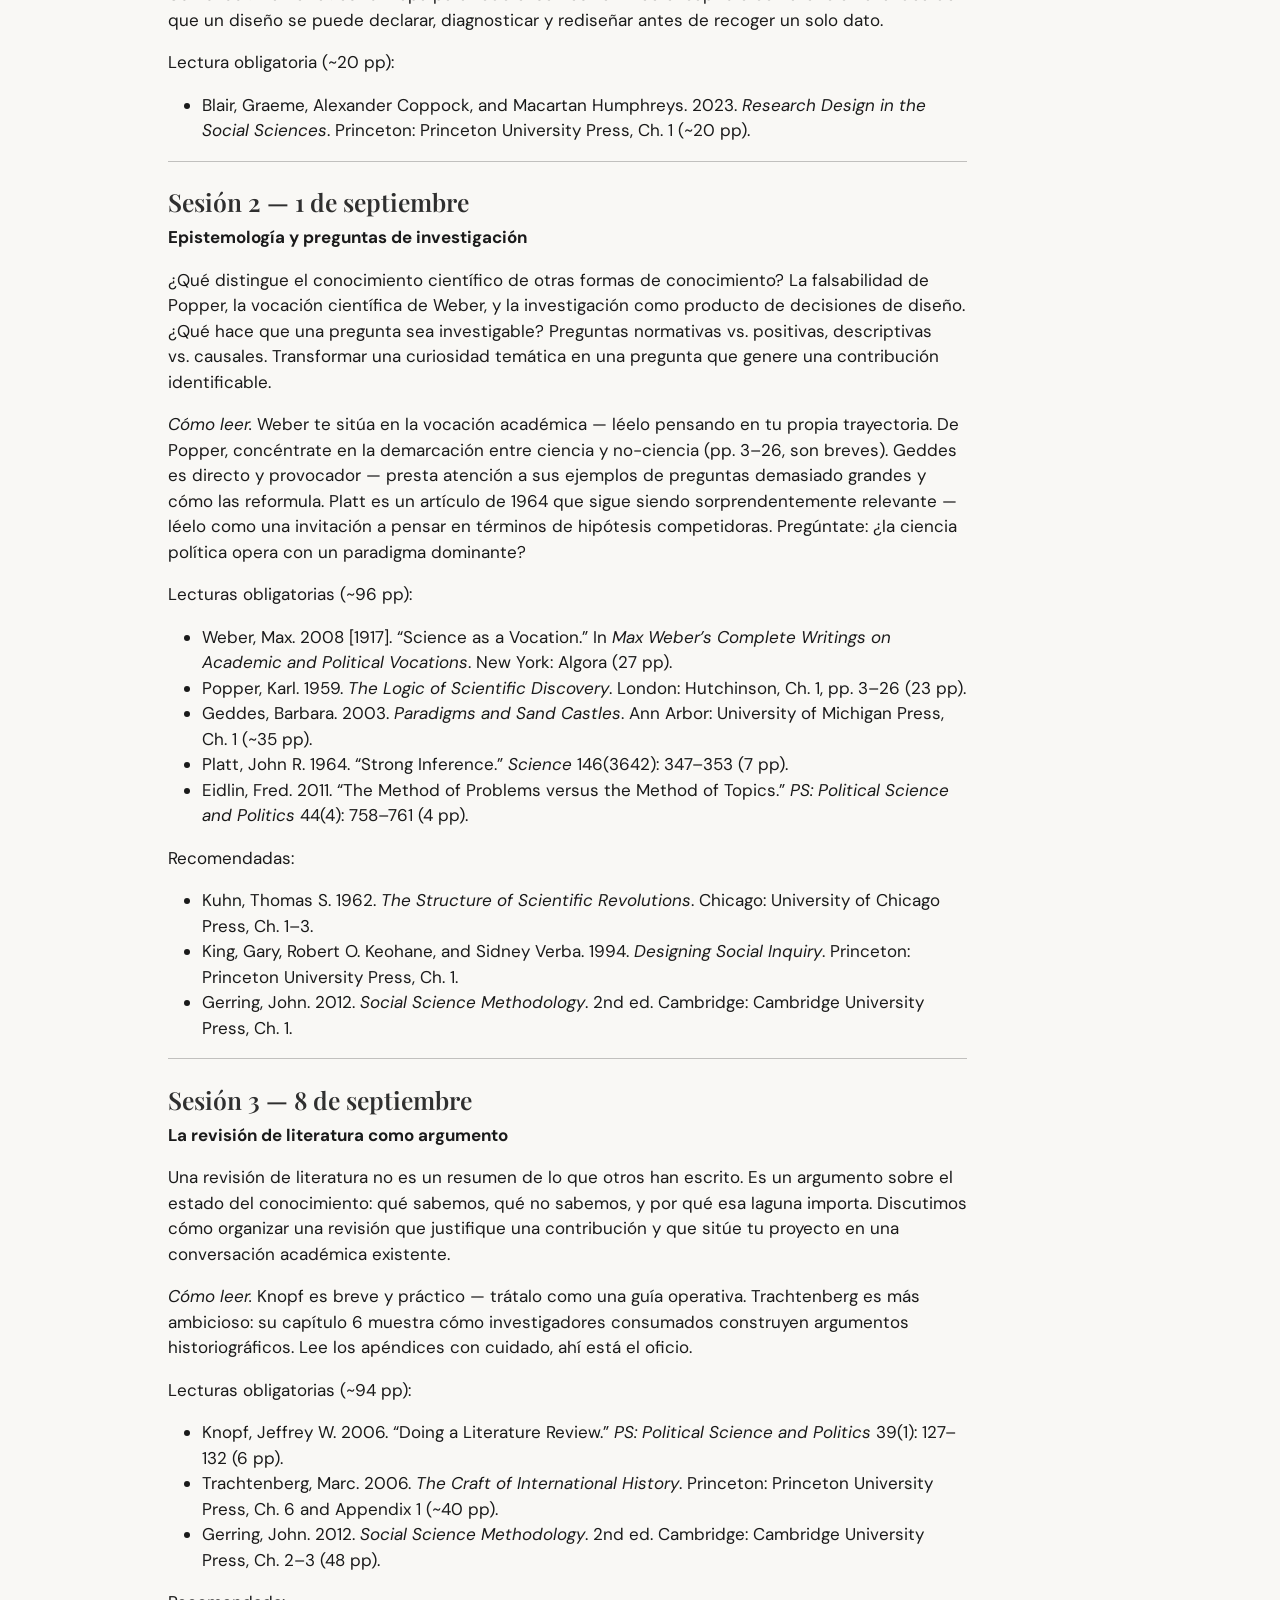
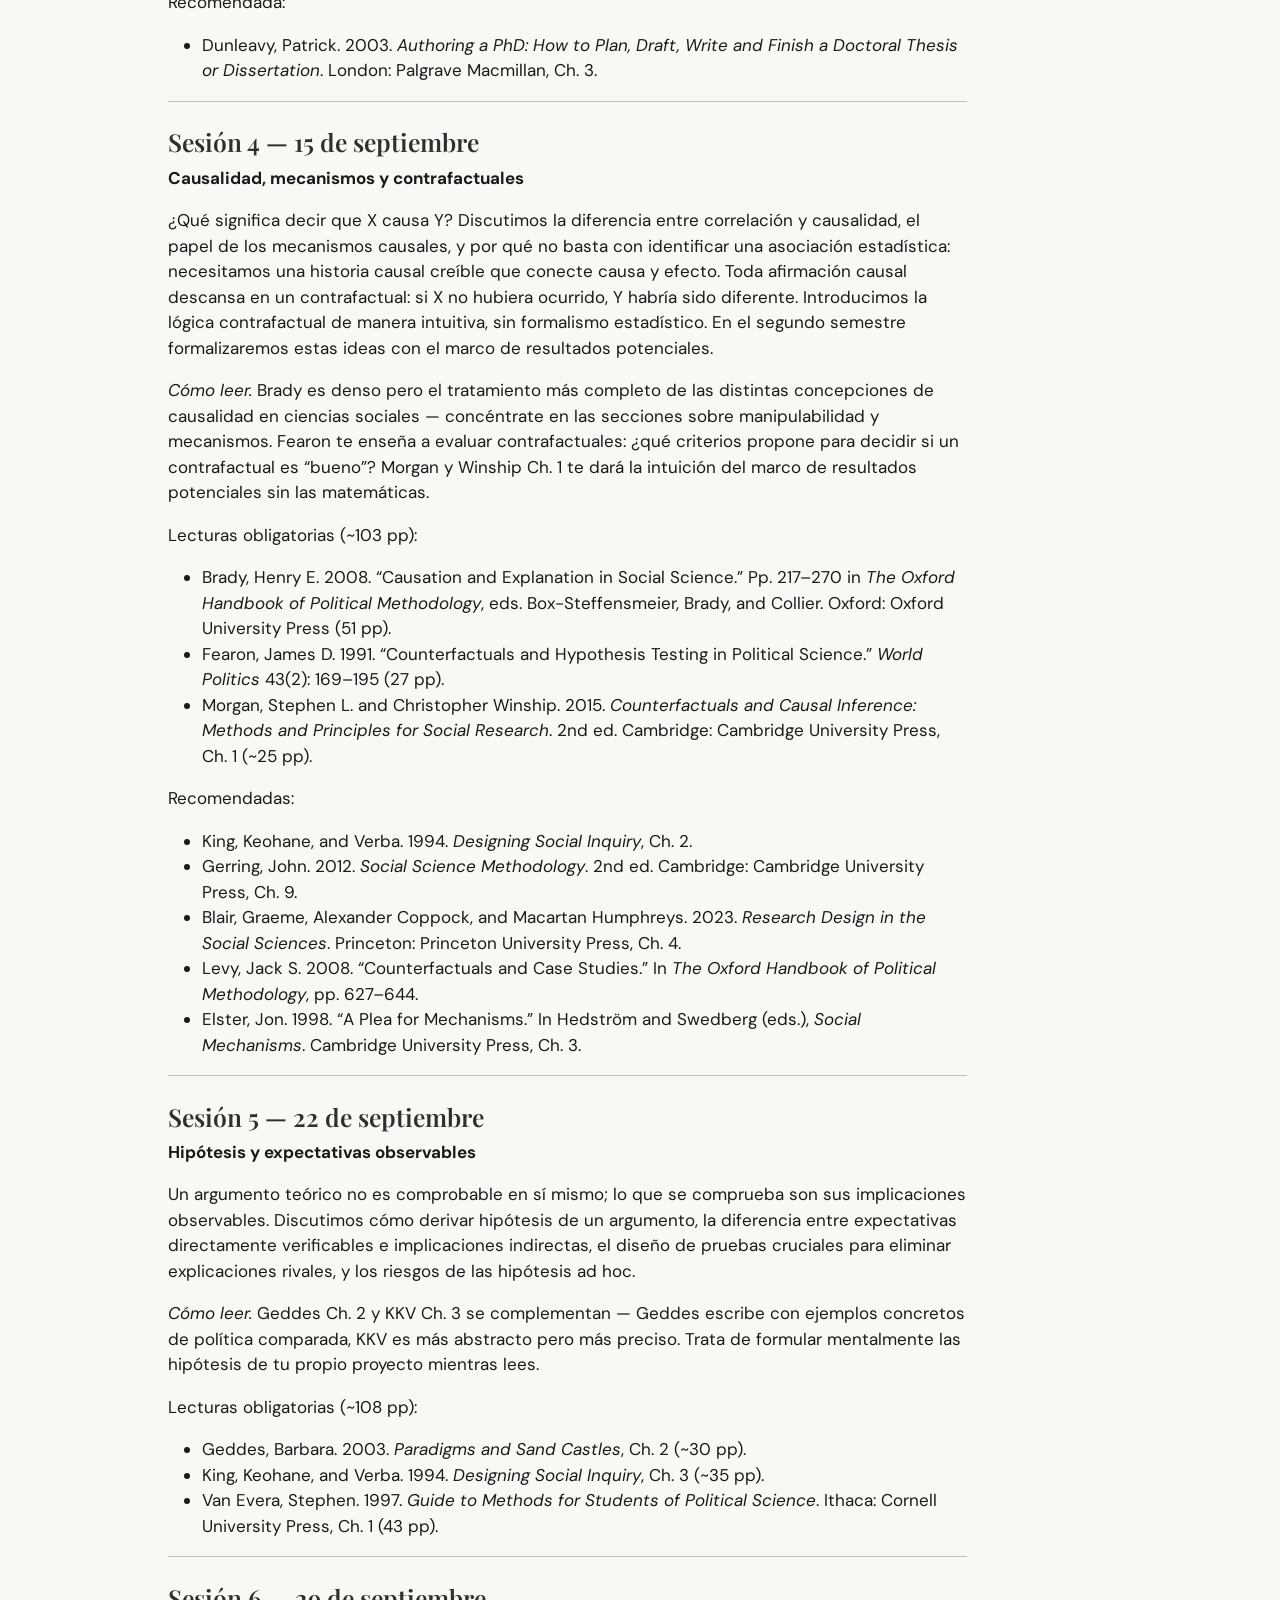
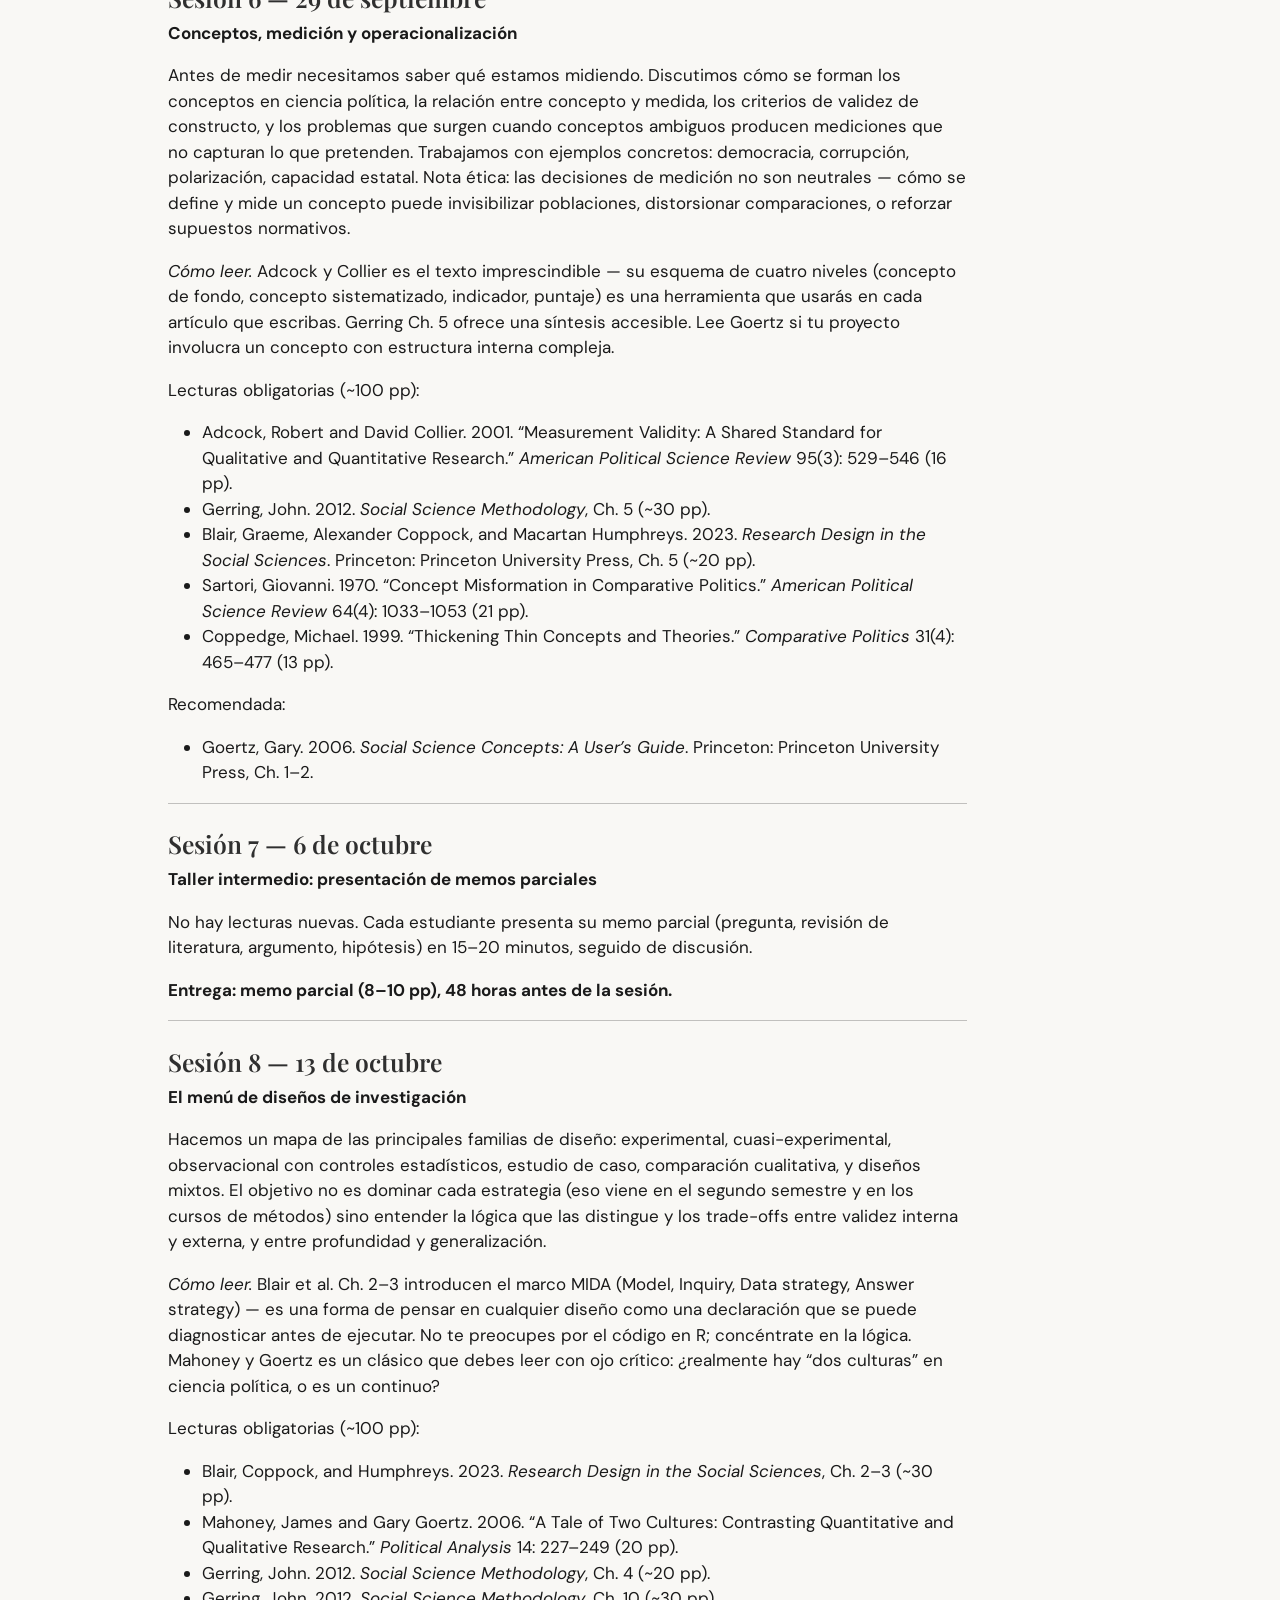
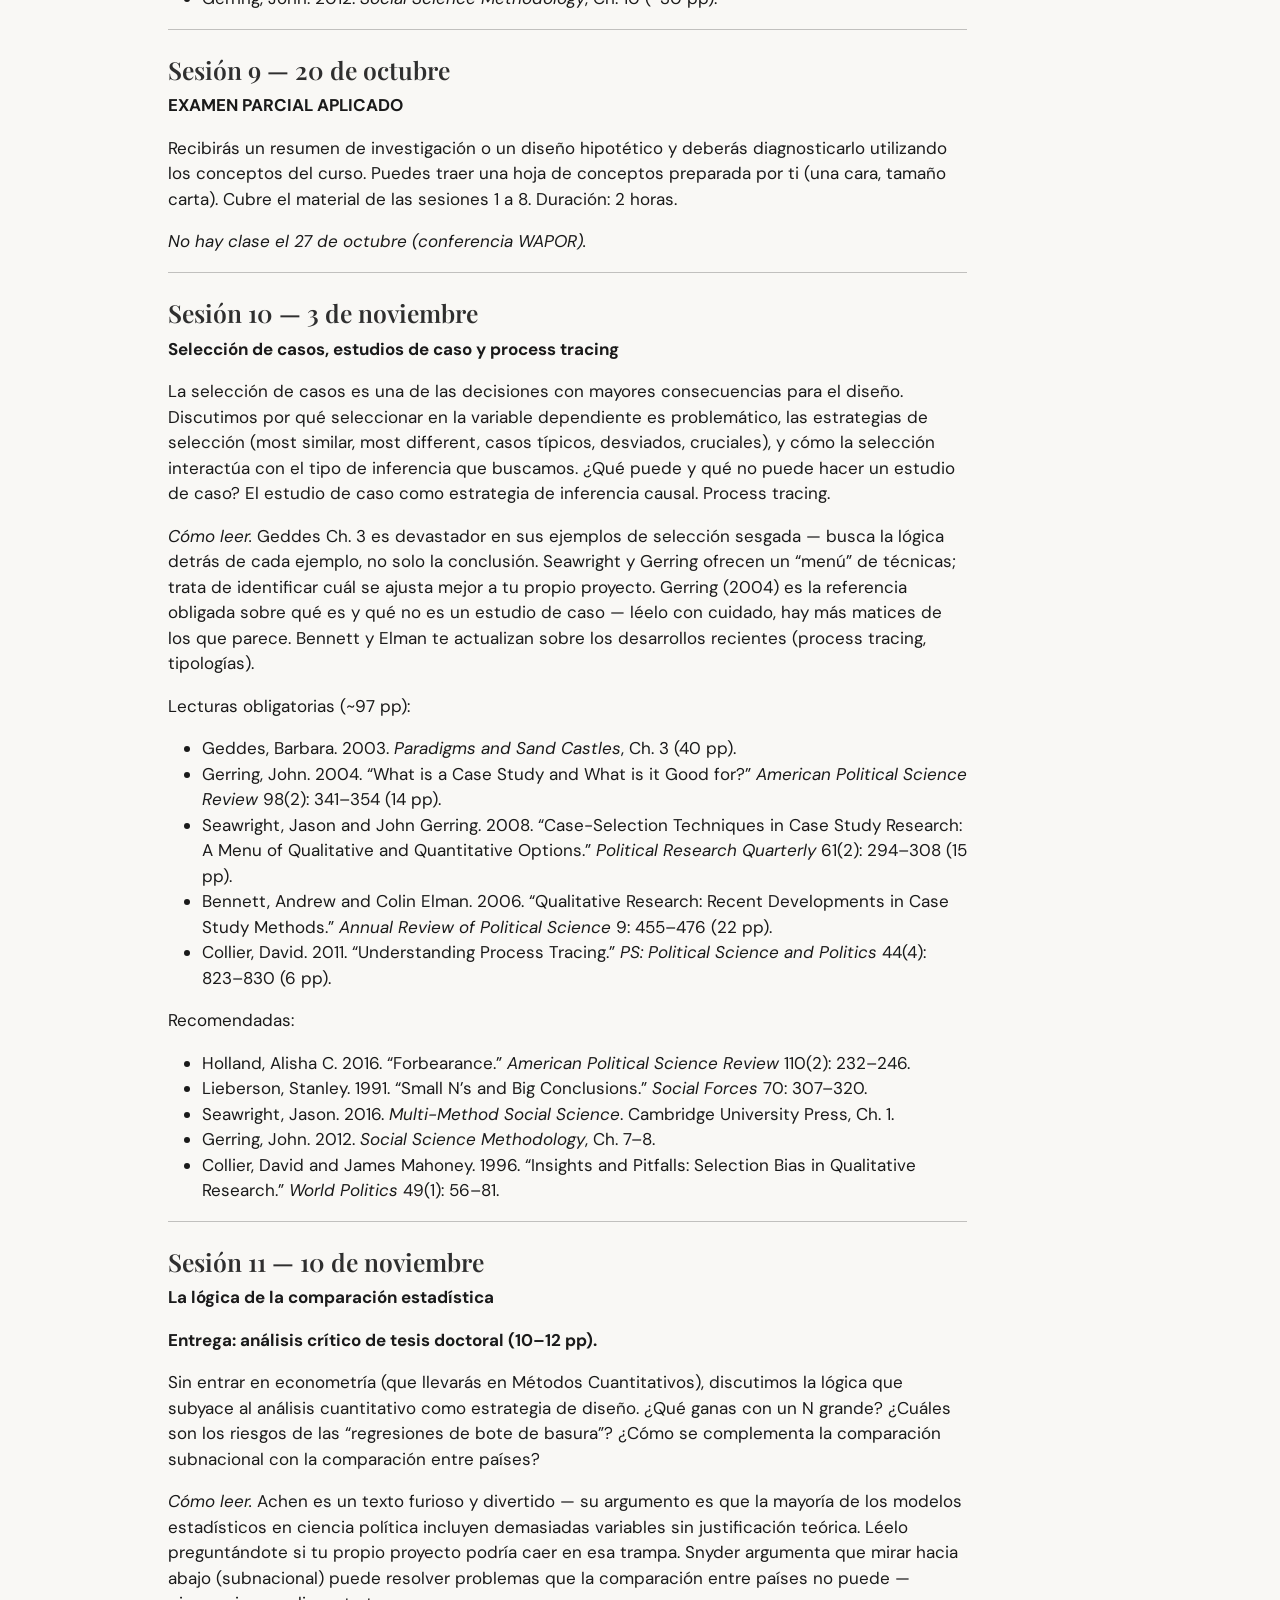
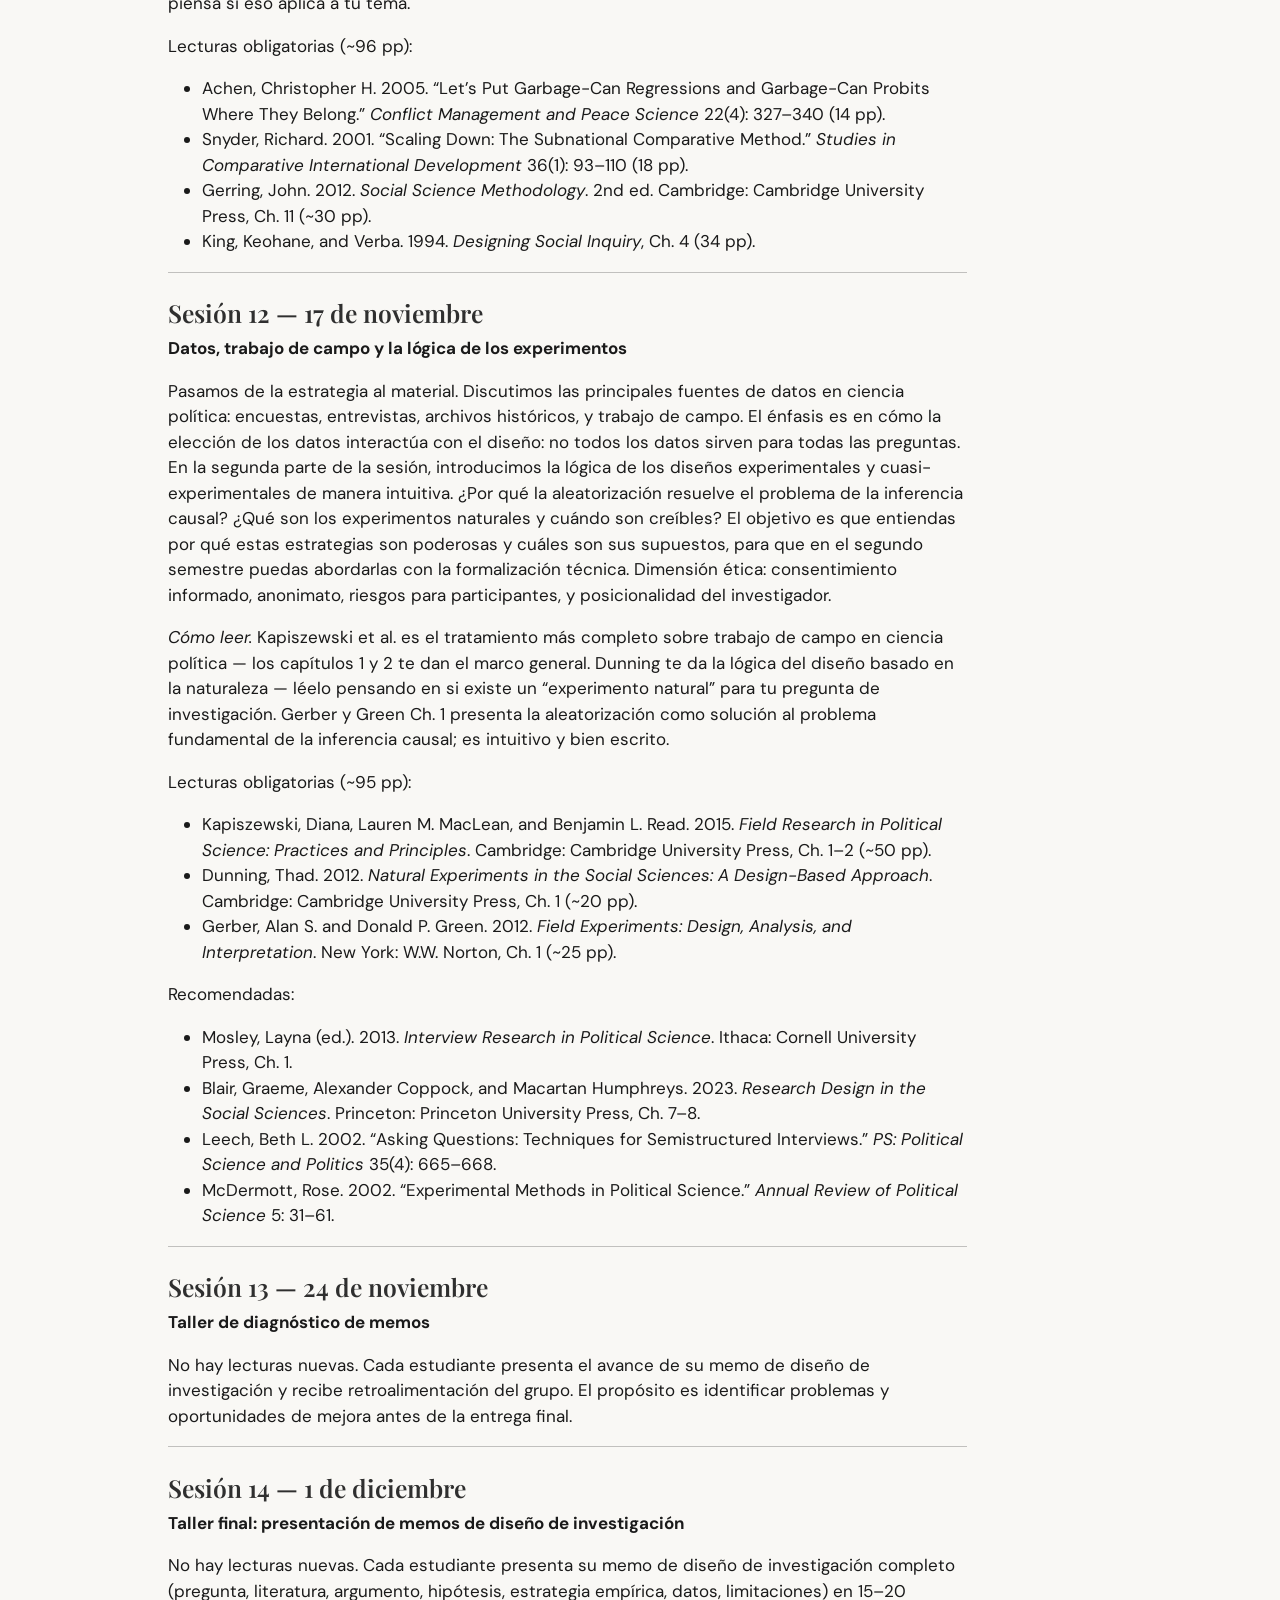
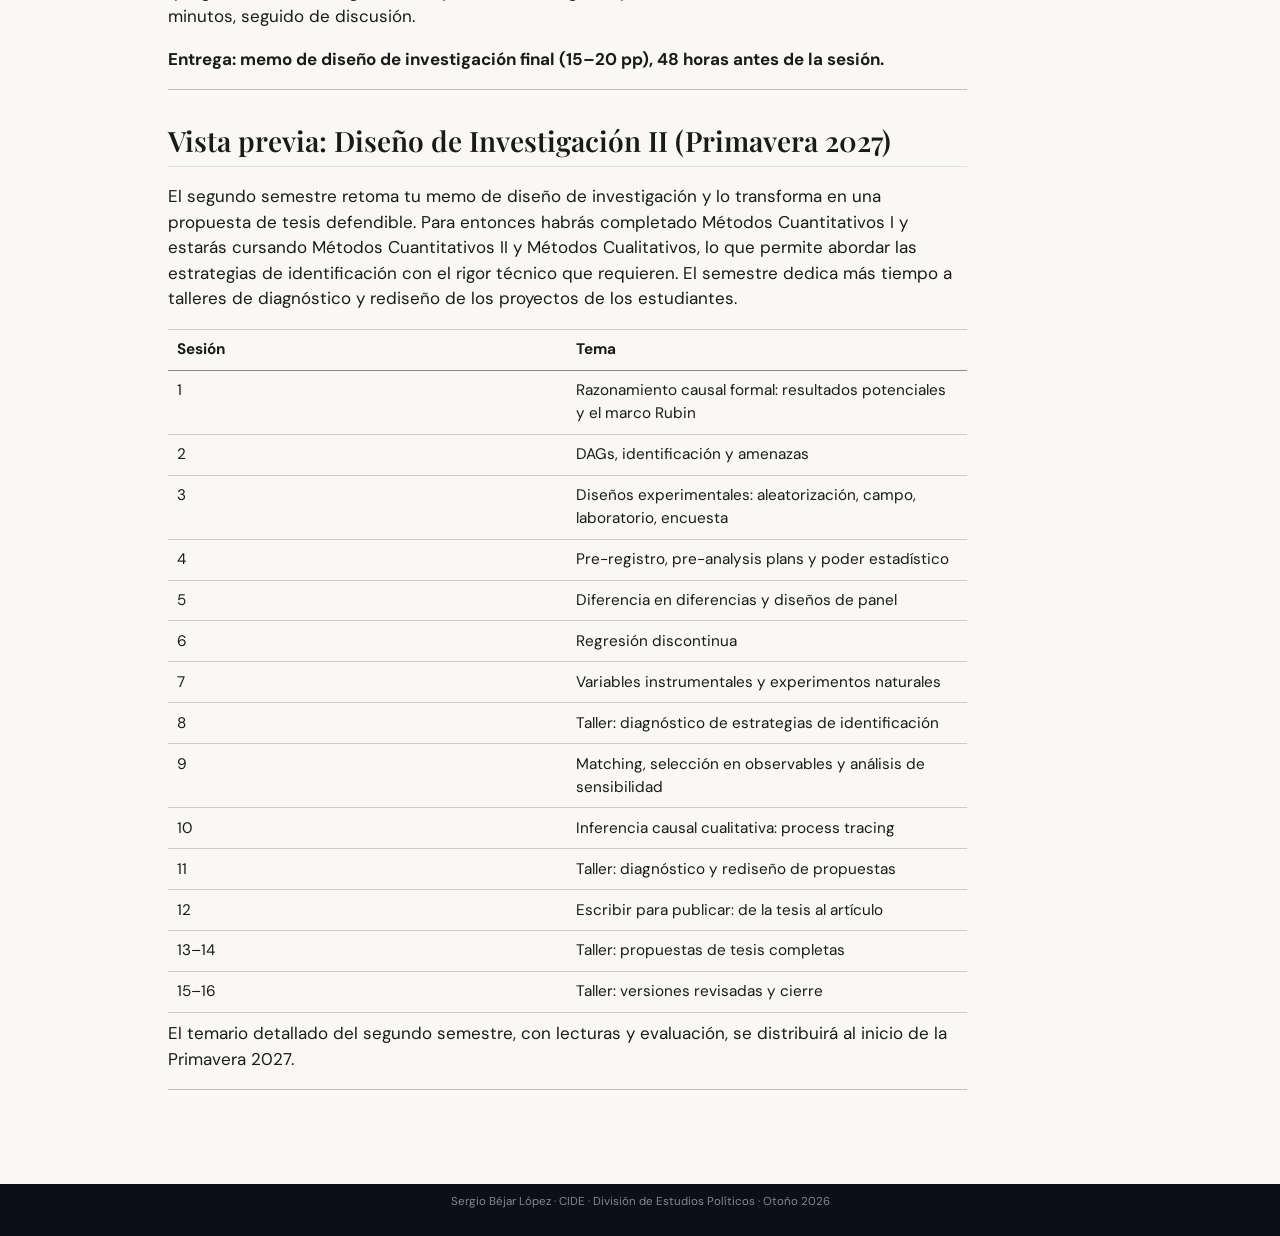
==== commit 7fee65a3: "Reestructurar a 14 sesiones: sesión 1 ligera, fusionar casos, agregar taller diagnóstico - Sesión 1 " ====
--- a/docs/programa.html
+++ b/docs/programa.html
@@ -131,7 +131,7 @@
   <li><a href="#análisis-crítico-de-tesis-doctoral-15" id="toc-análisis-crítico-de-tesis-doctoral-15" class="nav-link" data-scroll-target="#análisis-crítico-de-tesis-doctoral-15">Análisis crítico de tesis doctoral — 15%</a></li>
   <li><a href="#examen-parcial-aplicado-15" id="toc-examen-parcial-aplicado-15" class="nav-link" data-scroll-target="#examen-parcial-aplicado-15">Examen parcial aplicado — 15%</a></li>
   <li><a href="#presentaciones-en-talleres-10" id="toc-presentaciones-en-talleres-10" class="nav-link" data-scroll-target="#presentaciones-en-talleres-10">Presentaciones en talleres — 10%</a></li>
-  <li><a href="#research-design-memo-final-40" id="toc-research-design-memo-final-40" class="nav-link" data-scroll-target="#research-design-memo-final-40">Research design memo final — 40%</a></li>
+  <li><a href="#memo-de-diseño-de-investigación-final-40" id="toc-memo-de-diseño-de-investigación-final-40" class="nav-link" data-scroll-target="#memo-de-diseño-de-investigación-final-40">Memo de diseño de investigación final — 40%</a></li>
   </ul></li>
   <li><a href="#políticas-del-curso" id="toc-políticas-del-curso" class="nav-link" data-scroll-target="#políticas-del-curso">Políticas del curso</a></li>
   <li><a href="#temario-calendarizado" id="toc-temario-calendarizado" class="nav-link" data-scroll-target="#temario-calendarizado">Temario calendarizado</a>
@@ -202,7 +202,7 @@
 <li>Distinguir entre las principales estrategias de diseño (experimental, cuasi-experimental, observacional, cualitativa, mixta) y evaluar sus fortalezas y limitaciones.</li>
 <li>Identificar las dimensiones éticas de las decisiones de diseño — desde la formulación de la pregunta hasta la publicación de resultados.</li>
 <li>Analizar críticamente una tesis doctoral como ejercicio integrador de diseño de investigación.</li>
-<li>Producir un research design memo que articule pregunta, literatura, argumento, hipótesis, estrategia empírica y datos.</li>
+<li>Producir un memo de diseño de investigación que articule pregunta, literatura, argumento, hipótesis, estrategia empírica y datos.</li>
 </ol>
 </section>
 <section id="textos-principales" class="level2">
@@ -255,7 +255,7 @@
 <td>10%</td>
 </tr>
 <tr class="even">
-<td>Research design memo final (sesión 14)</td>
+<td>Memo de diseño de investigación final (sesión 14)</td>
 <td>40%</td>
 </tr>
 </tbody>
@@ -303,8 +303,8 @@
 <h3 class="anchored" data-anchor-id="presentaciones-en-talleres-10">Presentaciones en talleres — 10%</h3>
 <p>Presentarás tu trabajo en las sesiones 7 y 14. Cada presentación debe durar 15–20 minutos, seguida de discusión. Se evalúa la claridad de la exposición, la capacidad de responder preguntas, y la evidencia de progreso entre la primera y la segunda presentación.</p>
 </section>
-<section id="research-design-memo-final-40" class="level3">
-<h3 class="anchored" data-anchor-id="research-design-memo-final-40">Research design memo final — 40%</h3>
+<section id="memo-de-diseño-de-investigación-final-40" class="level3">
+<h3 class="anchored" data-anchor-id="memo-de-diseño-de-investigación-final-40">Memo de diseño de investigación final — 40%</h3>
 <p>Para la sesión 14 entregarás un documento de 15 a 20 páginas que contenga: (1) tu pregunta de investigación; (2) una revisión de literatura que justifique la pregunta como contribución; (3) tu argumento con mecanismos explícitos; (4) las hipótesis derivadas; (5) la estrategia empírica que propones, con justificación; (6) la selección de casos o muestra; (7) los datos que utilizarás y su disponibilidad; y (8) una discusión honesta de las limitaciones del diseño. Este memo debe leerse como el primer borrador serio de tu propuesta de tesis. Se entrega 48 horas antes de la sesión final. Citación en formato Chicago (autor-año).</p>
 </section>
 </section>
@@ -322,31 +322,33 @@
 <hr>
 <section id="sesión-1-25-de-agosto" class="level3">
 <h3 class="anchored" data-anchor-id="sesión-1-25-de-agosto">Sesión 1 — 25 de agosto</h3>
-<p><strong>Presentación del curso. Problemas de demarcación, evidencia y cambio científico</strong></p>
-<p>Presentación del seminario, discusión del temario y la lógica de la secuencia de dos semestres. Cada estudiante se presenta brevemente: trayectoria, tema de interés, y qué espera del curso. Asignación de la tesis doctoral.</p>
-<p>En la segunda parte de la sesión discutimos dos ideas que enmarcan todo el curso. Primero: ¿qué distingue el conocimiento científico de otras formas de conocimiento? Revisamos la falsabilidad de Popper y la idea de Kuhn sobre ciencia normal y cambio de paradigma, no como un tratamiento exhaustivo de la filosofía de la ciencia sino como punto de partida para entender por qué diseñamos investigación de cierta manera — y por qué las reglas del juego cambian. Segundo: la idea central del curso — la investigación como producto de decisiones de diseño, cada una con implicaciones éticas e inferenciales.</p>
-<p><em>Cómo leer.</em> Blair et al.&nbsp;es tu mapa para todo el semestre — lee el capítulo con atención a la idea de que un diseño se puede declarar, diagnosticar y rediseñar antes de recoger un solo dato. De Popper, concéntrate en la demarcación entre ciencia y no-ciencia (pp.&nbsp;3–26, son breves). Pregúntate: ¿la ciencia política opera con un paradigma dominante?</p>
-<p>Lecturas obligatorias (~100 pp):</p>
+<p><strong>Presentación del curso</strong></p>
+<p>Presentación del seminario, discusión del temario y la lógica de la secuencia de dos semestres. Cada estudiante se presenta brevemente: trayectoria, tema de interés, y qué espera del curso. Asignación de la tesis doctoral. Introducción a la idea central del curso: la investigación como producto de decisiones de diseño, cada una con implicaciones éticas e inferenciales.</p>
+<p><em>Cómo leer.</em> Blair et al.&nbsp;es tu mapa para todo el semestre — lee el capítulo con atención a la idea de que un diseño se puede declarar, diagnosticar y rediseñar antes de recoger un solo dato.</p>
+<p>Lectura obligatoria (~20 pp):</p>
 <ul>
 <li>Blair, Graeme, Alexander Coppock, and Macartan Humphreys. 2023. <em>Research Design in the Social Sciences</em>. Princeton: Princeton University Press, Ch. 1 (~20 pp).</li>
+</ul>
+<hr>
+</section>
+<section id="sesión-2-1-de-septiembre" class="level3">
+<h3 class="anchored" data-anchor-id="sesión-2-1-de-septiembre">Sesión 2 — 1 de septiembre</h3>
+<p><strong>Epistemología y preguntas de investigación</strong></p>
+<p>¿Qué distingue el conocimiento científico de otras formas de conocimiento? La falsabilidad de Popper, la vocación científica de Weber, y la investigación como producto de decisiones de diseño. ¿Qué hace que una pregunta sea investigable? Preguntas normativas vs.&nbsp;positivas, descriptivas vs.&nbsp;causales. Transformar una curiosidad temática en una pregunta que genere una contribución identificable.</p>
+<p><em>Cómo leer.</em> Weber te sitúa en la vocación académica — léelo pensando en tu propia trayectoria. De Popper, concéntrate en la demarcación entre ciencia y no-ciencia (pp.&nbsp;3–26, son breves). Geddes es directo y provocador — presta atención a sus ejemplos de preguntas demasiado grandes y cómo las reformula. Platt es un artículo de 1964 que sigue siendo sorprendentemente relevante — léelo como una invitación a pensar en términos de hipótesis competidoras. Pregúntate: ¿la ciencia política opera con un paradigma dominante?</p>
+<p>Lecturas obligatorias (~96 pp):</p>
+<ul>
 <li>Weber, Max. 2008 [1917]. “Science as a Vocation.” In <em>Max Weber’s Complete Writings on Academic and Political Vocations</em>. New York: Algora (27 pp).</li>
 <li>Popper, Karl. 1959. <em>The Logic of Scientific Discovery</em>. London: Hutchinson, Ch. 1, pp.&nbsp;3–26 (23 pp).</li>
-<li>Kuhn, Thomas S. 1962. <em>The Structure of Scientific Revolutions</em>. Chicago: University of Chicago Press, Ch. 1–3 (~30 pp).</li>
-</ul>
-<hr>
-</section>
-<section id="sesión-2-1-de-septiembre" class="level3">
-<h3 class="anchored" data-anchor-id="sesión-2-1-de-septiembre">Sesión 2 — 1 de septiembre</h3>
-<p><strong>Preguntas de investigación y puzzles empíricos</strong></p>
-<p>¿Qué hace que una pregunta sea investigable? Distinguimos entre preguntas normativas y positivas, entre preguntas descriptivas y causales, entre “big think” y proyectos realizables. Discutimos cómo transformar una curiosidad temática en una pregunta de investigación que pueda generar una contribución identificable a la literatura. También discutimos cuándo una pregunta descriptiva bien formulada es más valiosa que una pregunta causal prematura.</p>
-<p><em>Cómo leer.</em> Geddes es directo y provocador — presta atención a sus ejemplos de preguntas demasiado grandes y cómo las reformula. KKV Ch. 1 es denso; no intentes absorberlo todo, concéntrate en la distinción entre inferencia descriptiva e inferencia causal. Platt es un artículo de 1964 en <em>Science</em> que sigue siendo sorprendentemente relevante — léelo como una invitación a pensar en términos de hipótesis competidoras.</p>
-<p>Lecturas obligatorias (~97 pp):</p>
-<ul>
 <li>Geddes, Barbara. 2003. <em>Paradigms and Sand Castles</em>. Ann Arbor: University of Michigan Press, Ch. 1 (~35 pp).</li>
-<li>King, Gary, Robert O. Keohane, and Sidney Verba. 1994. <em>Designing Social Inquiry</em>. Princeton: Princeton University Press, Ch. 1 (31 pp).</li>
-<li>Gerring, John. 2012. <em>Social Science Methodology</em>. 2nd ed.&nbsp;Cambridge: Cambridge University Press, Ch. 1 (~20 pp).</li>
 <li>Platt, John R. 1964. “Strong Inference.” <em>Science</em> 146(3642): 347–353 (7 pp).</li>
 <li>Eidlin, Fred. 2011. “The Method of Problems versus the Method of Topics.” <em>PS: Political Science and Politics</em> 44(4): 758–761 (4 pp).</li>
+</ul>
+<p>Recomendadas:</p>
+<ul>
+<li>Kuhn, Thomas S. 1962. <em>The Structure of Scientific Revolutions</em>. Chicago: University of Chicago Press, Ch. 1–3.</li>
+<li>King, Gary, Robert O. Keohane, and Sidney Verba. 1994. <em>Designing Social Inquiry</em>. Princeton: Princeton University Press, Ch. 1.</li>
+<li>Gerring, John. 2012. <em>Social Science Methodology</em>. 2nd ed.&nbsp;Cambridge: Cambridge University Press, Ch. 1.</li>
 </ul>
 <hr>
 </section>
@@ -450,42 +452,31 @@
 </section>
 <section id="sesión-10-3-de-noviembre" class="level3">
 <h3 class="anchored" data-anchor-id="sesión-10-3-de-noviembre">Sesión 10 — 3 de noviembre</h3>
-<p><strong>Selección de casos: lógica, estrategias y trampas</strong></p>
-<p>La selección de casos es una de las decisiones con mayores consecuencias para el diseño. Discutimos por qué seleccionar en la variable dependiente es problemático, las estrategias de selección (most similar, most different, casos típicos, desviados, cruciales), y cómo la selección interactúa con el tipo de inferencia que buscamos.</p>
-<p><em>Cómo leer.</em> Geddes Ch. 3 es devastador en sus ejemplos de selección sesgada — busca la lógica detrás de cada ejemplo, no solo la conclusión. Seawright y Gerring ofrecen un “menú” de técnicas; trata de identificar cuál se ajusta mejor a tu propio proyecto.</p>
-<p>Lecturas obligatorias (~99 pp):</p>
+<p><strong>Selección de casos, estudios de caso y process tracing</strong></p>
+<p>La selección de casos es una de las decisiones con mayores consecuencias para el diseño. Discutimos por qué seleccionar en la variable dependiente es problemático, las estrategias de selección (most similar, most different, casos típicos, desviados, cruciales), y cómo la selección interactúa con el tipo de inferencia que buscamos. ¿Qué puede y qué no puede hacer un estudio de caso? El estudio de caso como estrategia de inferencia causal. Process tracing.</p>
+<p><em>Cómo leer.</em> Geddes Ch. 3 es devastador en sus ejemplos de selección sesgada — busca la lógica detrás de cada ejemplo, no solo la conclusión. Seawright y Gerring ofrecen un “menú” de técnicas; trata de identificar cuál se ajusta mejor a tu propio proyecto. Gerring (2004) es la referencia obligada sobre qué es y qué no es un estudio de caso — léelo con cuidado, hay más matices de los que parece. Bennett y Elman te actualizan sobre los desarrollos recientes (process tracing, tipologías).</p>
+<p>Lecturas obligatorias (~97 pp):</p>
 <ul>
 <li>Geddes, Barbara. 2003. <em>Paradigms and Sand Castles</em>, Ch. 3 (40 pp).</li>
+<li>Gerring, John. 2004. “What is a Case Study and What is it Good for?” <em>American Political Science Review</em> 98(2): 341–354 (14 pp).</li>
 <li>Seawright, Jason and John Gerring. 2008. “Case-Selection Techniques in Case Study Research: A Menu of Qualitative and Quantitative Options.” <em>Political Research Quarterly</em> 61(2): 294–308 (15 pp).</li>
-<li>Gerring, John. 2012. <em>Social Science Methodology</em>. 2nd ed.&nbsp;Cambridge: Cambridge University Press, Ch. 7 (~30 pp).</li>
-<li>Holland, Alisha C. 2016. “Forbearance.” <em>American Political Science Review</em> 110(2): 232–246 (14 pp).</li>
-</ul>
-<p>Recomendada:</p>
-<ul>
+<li>Bennett, Andrew and Colin Elman. 2006. “Qualitative Research: Recent Developments in Case Study Methods.” <em>Annual Review of Political Science</em> 9: 455–476 (22 pp).</li>
+<li>Collier, David. 2011. “Understanding Process Tracing.” <em>PS: Political Science and Politics</em> 44(4): 823–830 (6 pp).</li>
+</ul>
+<p>Recomendadas:</p>
+<ul>
+<li>Holland, Alisha C. 2016. “Forbearance.” <em>American Political Science Review</em> 110(2): 232–246.</li>
+<li>Lieberson, Stanley. 1991. “Small N’s and Big Conclusions.” <em>Social Forces</em> 70: 307–320.</li>
+<li>Seawright, Jason. 2016. <em>Multi-Method Social Science</em>. Cambridge University Press, Ch. 1.</li>
+<li>Gerring, John. 2012. <em>Social Science Methodology</em>, Ch. 7–8.</li>
 <li>Collier, David and James Mahoney. 1996. “Insights and Pitfalls: Selection Bias in Qualitative Research.” <em>World Politics</em> 49(1): 56–81.</li>
 </ul>
 <hr>
 </section>
 <section id="sesión-11-10-de-noviembre" class="level3">
 <h3 class="anchored" data-anchor-id="sesión-11-10-de-noviembre">Sesión 11 — 10 de noviembre</h3>
-<p><strong>Estudios de caso y comparación como estrategia de diseño</strong></p>
-<p>¿Qué puede y qué no puede hacer un estudio de caso? Discutimos el estudio de caso como estrategia de inferencia causal (no solo como descripción), las condiciones bajo las que un solo caso o un N pequeño puede generar conocimiento causal, y las limitaciones de la comparación con pocos casos.</p>
-<p><em>Cómo leer.</em> Gerring (2004) es la referencia obligada sobre qué es y qué no es un estudio de caso — léelo con cuidado, hay más matices de los que parece. Bennett y Elman te actualizan sobre los desarrollos recientes (process tracing, tipologías). Lieberson es provocador: su argumento es que mucha investigación comparada con pocos casos no tiene la lógica inferencial que pretende. ¿Estás de acuerdo?</p>
+<p><strong>La lógica de la comparación estadística</strong></p>
 <p><strong>Entrega: análisis crítico de tesis doctoral (10–12 pp).</strong></p>
-<p>Lecturas obligatorias (~96 pp):</p>
-<ul>
-<li>Gerring, John. 2004. “What is a Case Study and What is it Good for?” <em>American Political Science Review</em> 98(2): 341–354 (14 pp).</li>
-<li>Bennett, Andrew and Colin Elman. 2006. “Qualitative Research: Recent Developments in Case Study Methods.” <em>Annual Review of Political Science</em> 9: 455–476 (22 pp).</li>
-<li>Lieberson, Stanley. 1991. “Small N’s and Big Conclusions: An Examination of the Reasoning in Comparative Studies Based on a Small Number of Cases.” <em>Social Forces</em> 70: 307–320 (14 pp).</li>
-<li>Seawright, Jason. 2016. <em>Multi-Method Social Science: Combining Qualitative and Quantitative Tools</em>. Cambridge: Cambridge University Press, Ch. 1 (~20 pp).</li>
-<li>Collier, David. 2011. “Understanding Process Tracing.” <em>PS: Political Science and Politics</em> 44(4): 823–830 (6 pp).</li>
-<li>Gerring, John. 2012. <em>Social Science Methodology</em>. 2nd ed.&nbsp;Cambridge: Cambridge University Press, Ch. 8 (20 pp).</li>
-</ul>
-<hr>
-</section>
-<section id="sesión-12-17-de-noviembre" class="level3">
-<h3 class="anchored" data-anchor-id="sesión-12-17-de-noviembre">Sesión 12 — 17 de noviembre</h3>
-<p><strong>La lógica de la comparación estadística</strong></p>
 <p>Sin entrar en econometría (que llevarás en Métodos Cuantitativos), discutimos la lógica que subyace al análisis cuantitativo como estrategia de diseño. ¿Qué ganas con un N grande? ¿Cuáles son los riesgos de las “regresiones de bote de basura”? ¿Cómo se complementa la comparación subnacional con la comparación entre países?</p>
 <p><em>Cómo leer.</em> Achen es un texto furioso y divertido — su argumento es que la mayoría de los modelos estadísticos en ciencia política incluyen demasiadas variables sin justificación teórica. Léelo preguntándote si tu propio proyecto podría caer en esa trampa. Snyder argumenta que mirar hacia abajo (subnacional) puede resolver problemas que la comparación entre países no puede — piensa si eso aplica a tu tema.</p>
 <p>Lecturas obligatorias (~96 pp):</p>
@@ -497,8 +488,8 @@
 </ul>
 <hr>
 </section>
-<section id="sesión-13-24-de-noviembre" class="level3">
-<h3 class="anchored" data-anchor-id="sesión-13-24-de-noviembre">Sesión 13 — 24 de noviembre</h3>
+<section id="sesión-12-17-de-noviembre" class="level3">
+<h3 class="anchored" data-anchor-id="sesión-12-17-de-noviembre">Sesión 12 — 17 de noviembre</h3>
 <p><strong>Datos, trabajo de campo y la lógica de los experimentos</strong></p>
 <p>Pasamos de la estrategia al material. Discutimos las principales fuentes de datos en ciencia política: encuestas, entrevistas, archivos históricos, y trabajo de campo. El énfasis es en cómo la elección de los datos interactúa con el diseño: no todos los datos sirven para todas las preguntas. En la segunda parte de la sesión, introducimos la lógica de los diseños experimentales y cuasi-experimentales de manera intuitiva. ¿Por qué la aleatorización resuelve el problema de la inferencia causal? ¿Qué son los experimentos naturales y cuándo son creíbles? El objetivo es que entiendas por qué estas estrategias son poderosas y cuáles son sus supuestos, para que en el segundo semestre puedas abordarlas con la formalización técnica. Dimensión ética: consentimiento informado, anonimato, riesgos para participantes, y posicionalidad del investigador.</p>
 <p><em>Cómo leer.</em> Kapiszewski et al.&nbsp;es el tratamiento más completo sobre trabajo de campo en ciencia política — los capítulos 1 y 2 te dan el marco general. Dunning te da la lógica del diseño basado en la naturaleza — léelo pensando en si existe un “experimento natural” para tu pregunta de investigación. Gerber y Green Ch. 1 presenta la aleatorización como solución al problema fundamental de la inferencia causal; es intuitivo y bien escrito.</p>
@@ -517,17 +508,23 @@
 </ul>
 <hr>
 </section>
+<section id="sesión-13-24-de-noviembre" class="level3">
+<h3 class="anchored" data-anchor-id="sesión-13-24-de-noviembre">Sesión 13 — 24 de noviembre</h3>
+<p><strong>Taller de diagnóstico de memos</strong></p>
+<p>No hay lecturas nuevas. Cada estudiante presenta el avance de su memo de diseño de investigación y recibe retroalimentación del grupo. El propósito es identificar problemas y oportunidades de mejora antes de la entrega final.</p>
+<hr>
+</section>
 <section id="sesión-14-1-de-diciembre" class="level3">
 <h3 class="anchored" data-anchor-id="sesión-14-1-de-diciembre">Sesión 14 — 1 de diciembre</h3>
-<p><strong>Taller final: presentación de research design memos</strong></p>
-<p>No hay lecturas nuevas. Cada estudiante presenta su research design memo completo (pregunta, literatura, argumento, hipótesis, estrategia empírica, datos, limitaciones) en 15–20 minutos, seguido de discusión.</p>
-<p><strong>Entrega: research design memo final (15–20 pp), 48 horas antes de la sesión.</strong></p>
+<p><strong>Taller final: presentación de memos de diseño de investigación</strong></p>
+<p>No hay lecturas nuevas. Cada estudiante presenta su memo de diseño de investigación completo (pregunta, literatura, argumento, hipótesis, estrategia empírica, datos, limitaciones) en 15–20 minutos, seguido de discusión.</p>
+<p><strong>Entrega: memo de diseño de investigación final (15–20 pp), 48 horas antes de la sesión.</strong></p>
 <hr>
 </section>
 </section>
 <section id="vista-previa-diseño-de-investigación-ii-primavera-2027" class="level2">
 <h2 class="anchored" data-anchor-id="vista-previa-diseño-de-investigación-ii-primavera-2027">Vista previa: Diseño de Investigación II (Primavera 2027)</h2>
-<p>El segundo semestre retoma tu research design memo y lo transforma en una propuesta de tesis defendible. Para entonces habrás completado Métodos Cuantitativos I y estarás cursando Métodos Cuantitativos II y Métodos Cualitativos, lo que permite abordar las estrategias de identificación con el rigor técnico que requieren. El semestre dedica más tiempo a talleres de diagnóstico y rediseño de los proyectos de los estudiantes.</p>
+<p>El segundo semestre retoma tu memo de diseño de investigación y lo transforma en una propuesta de tesis defendible. Para entonces habrás completado Métodos Cuantitativos I y estarás cursando Métodos Cuantitativos II y Métodos Cualitativos, lo que permite abordar las estrategias de identificación con el rigor técnico que requieren. El semestre dedica más tiempo a talleres de diagnóstico y rediseño de los proyectos de los estudiantes.</p>
 <table class="caption-top table">
 <colgroup>
 <col style="width: 50%">
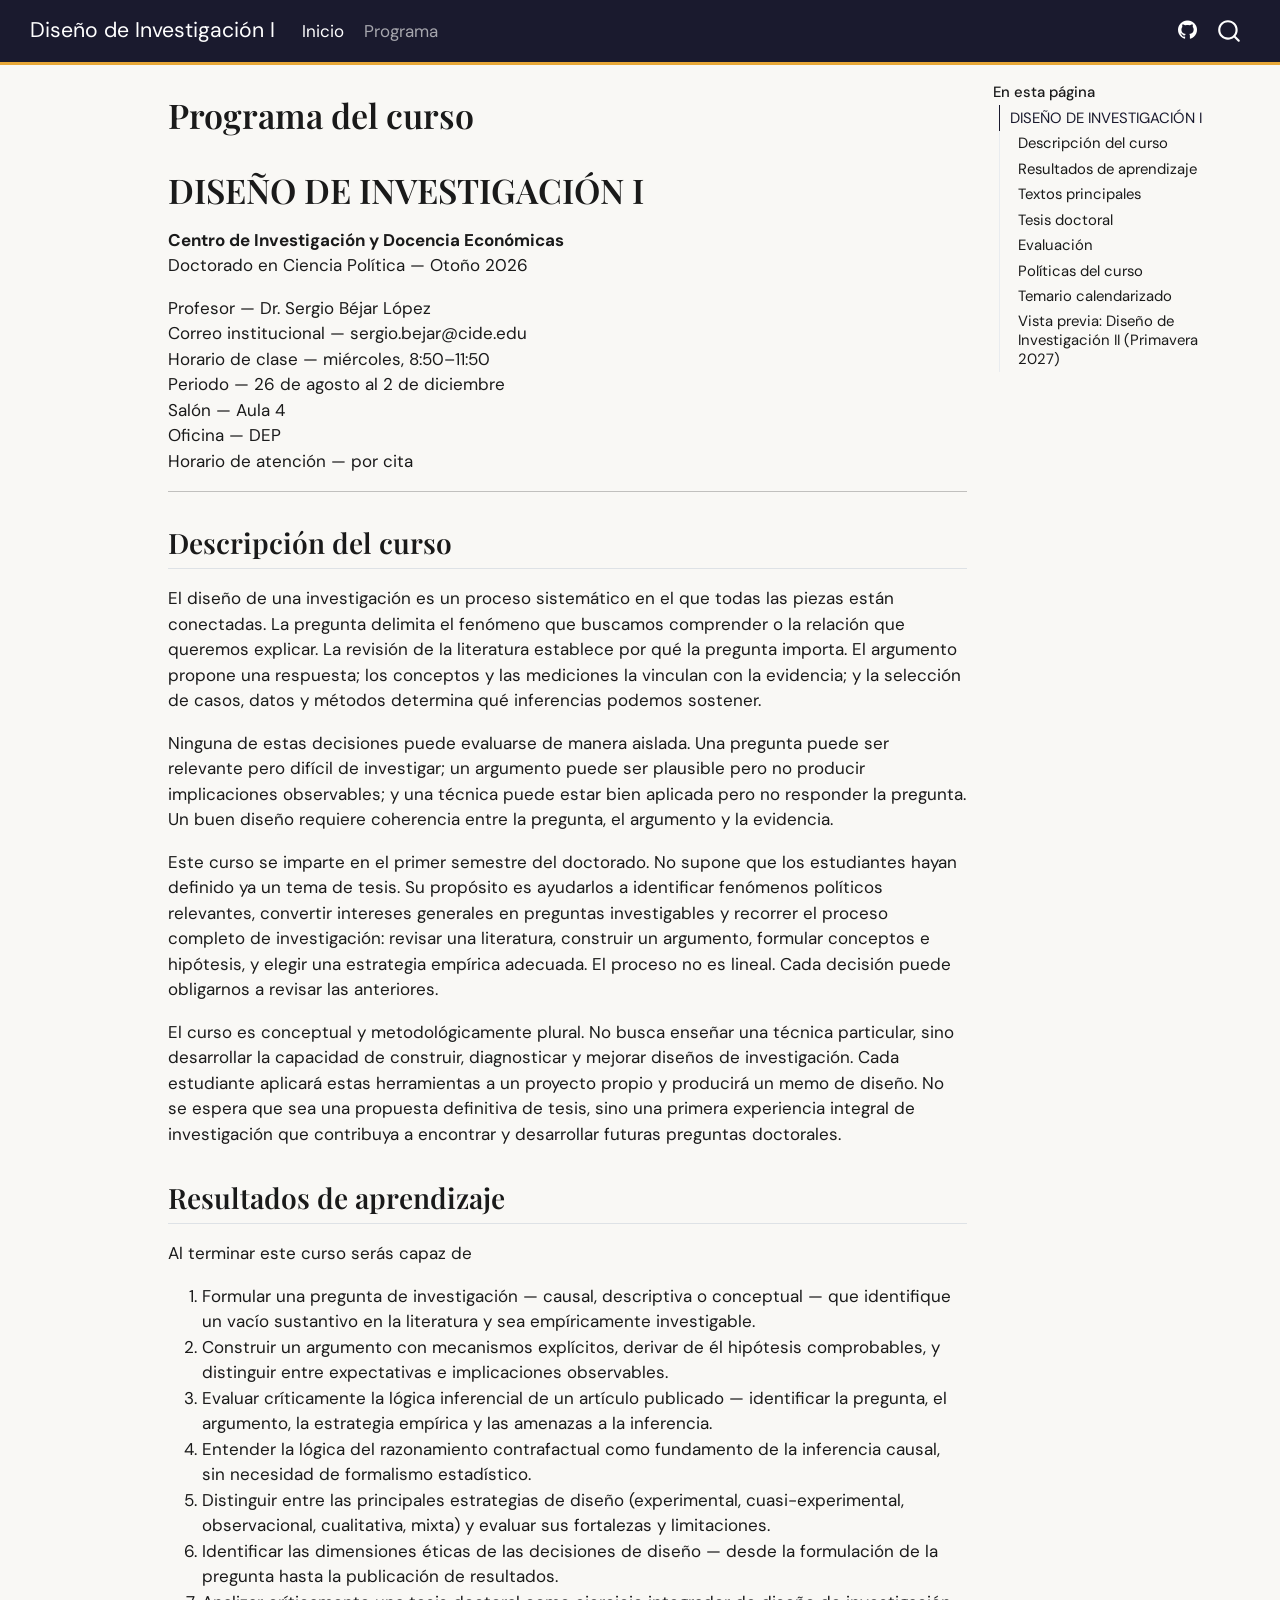
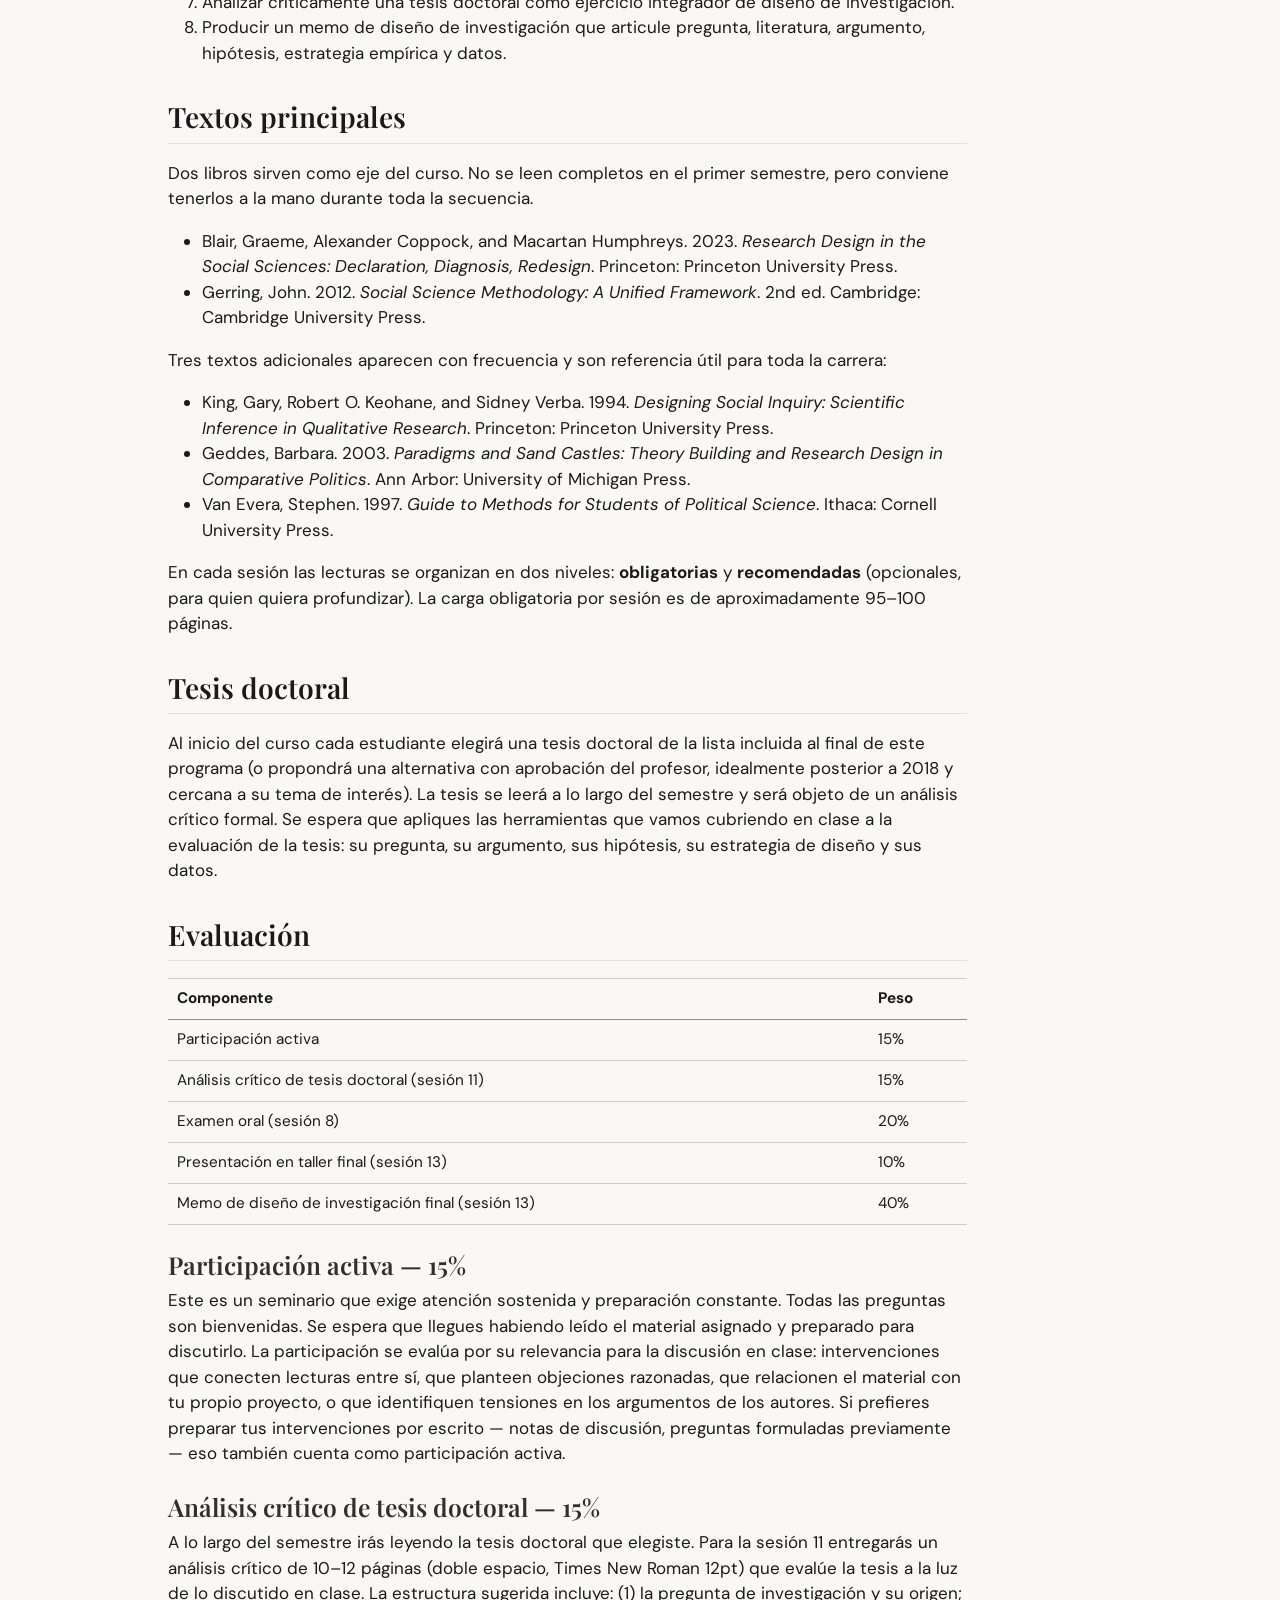
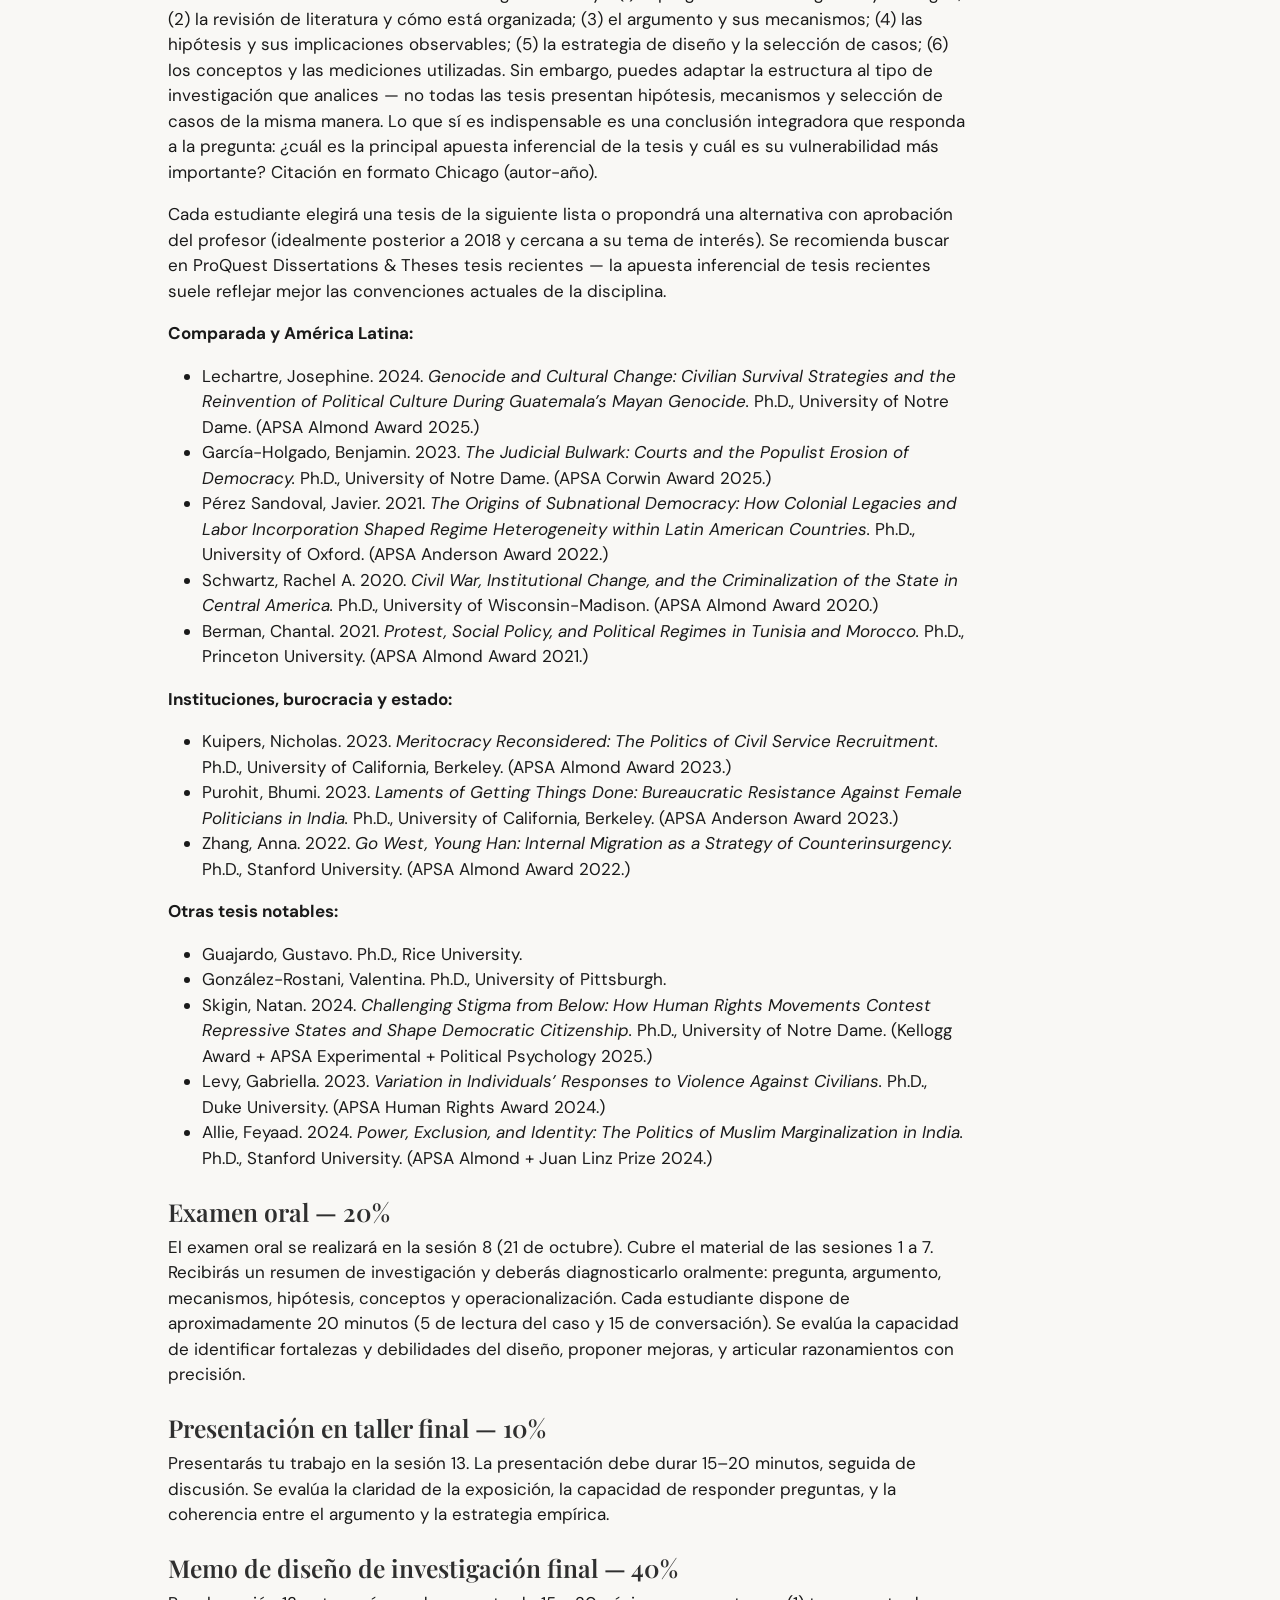
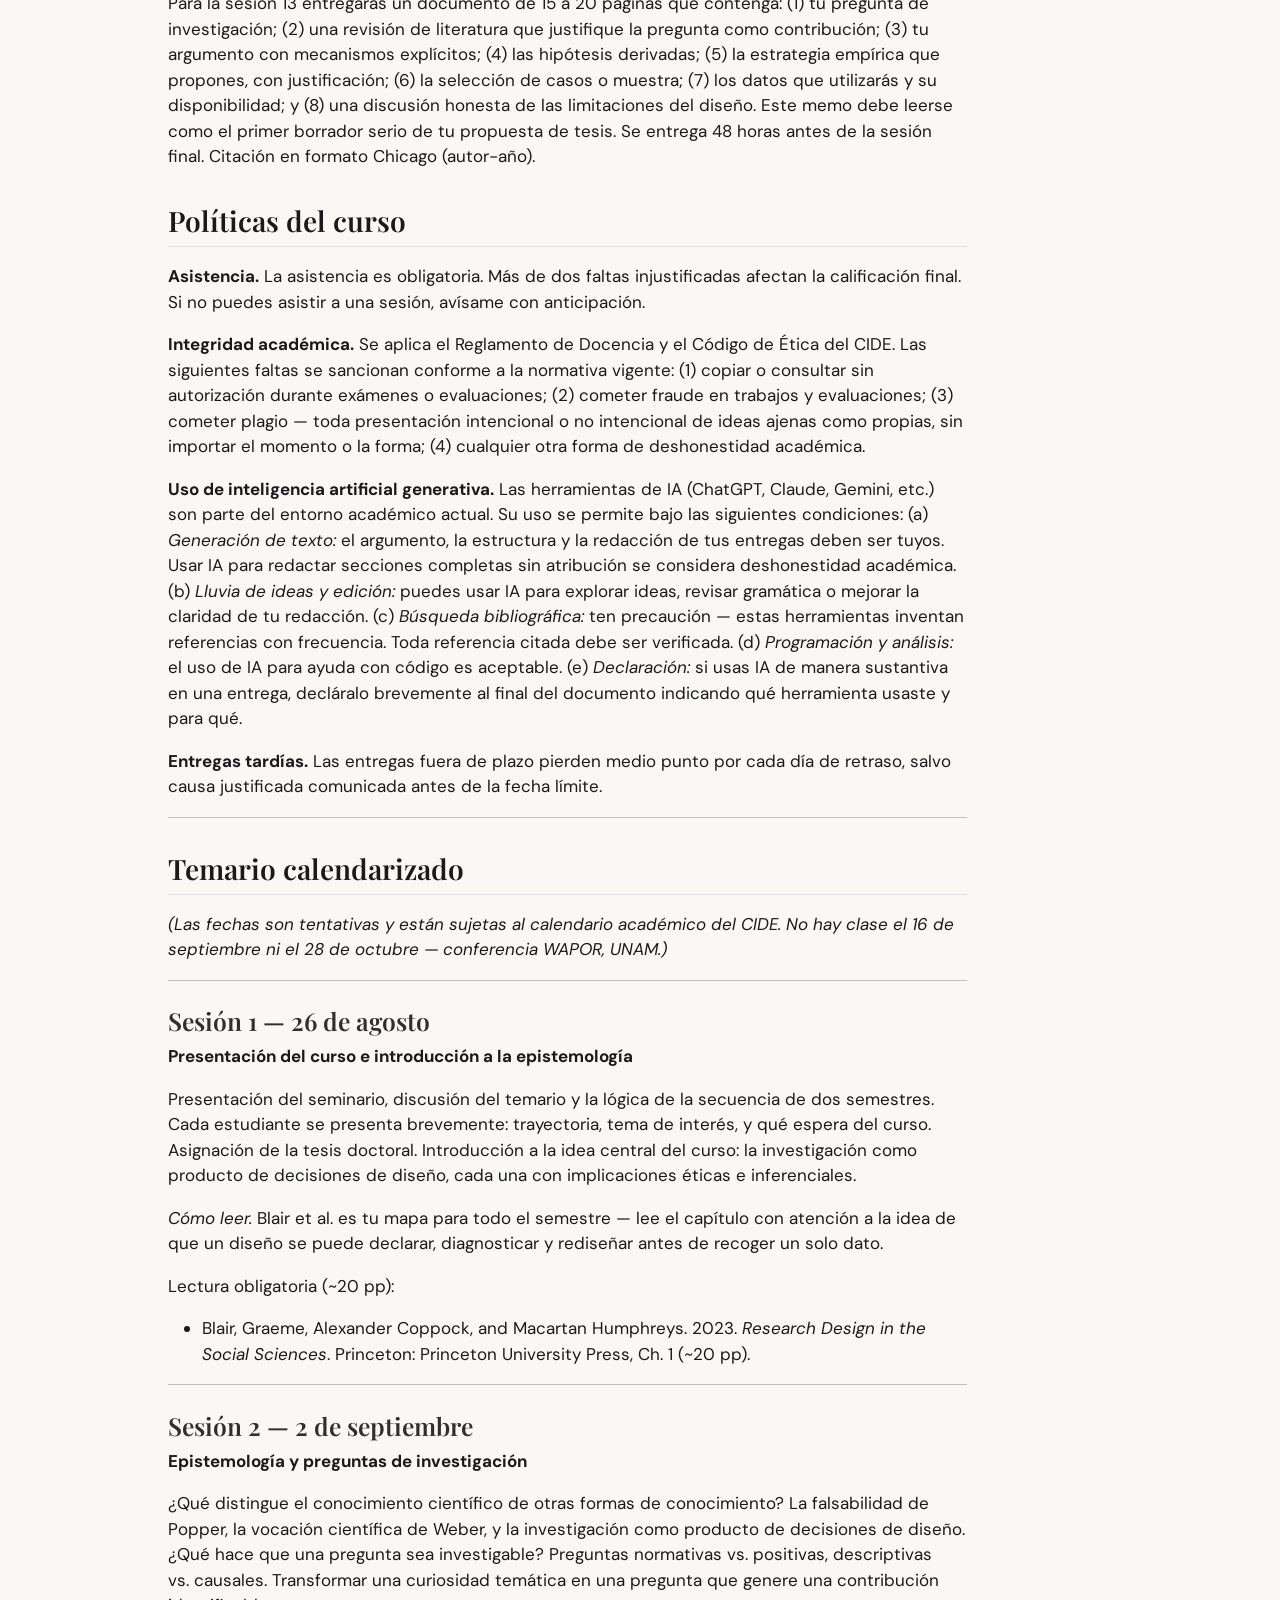
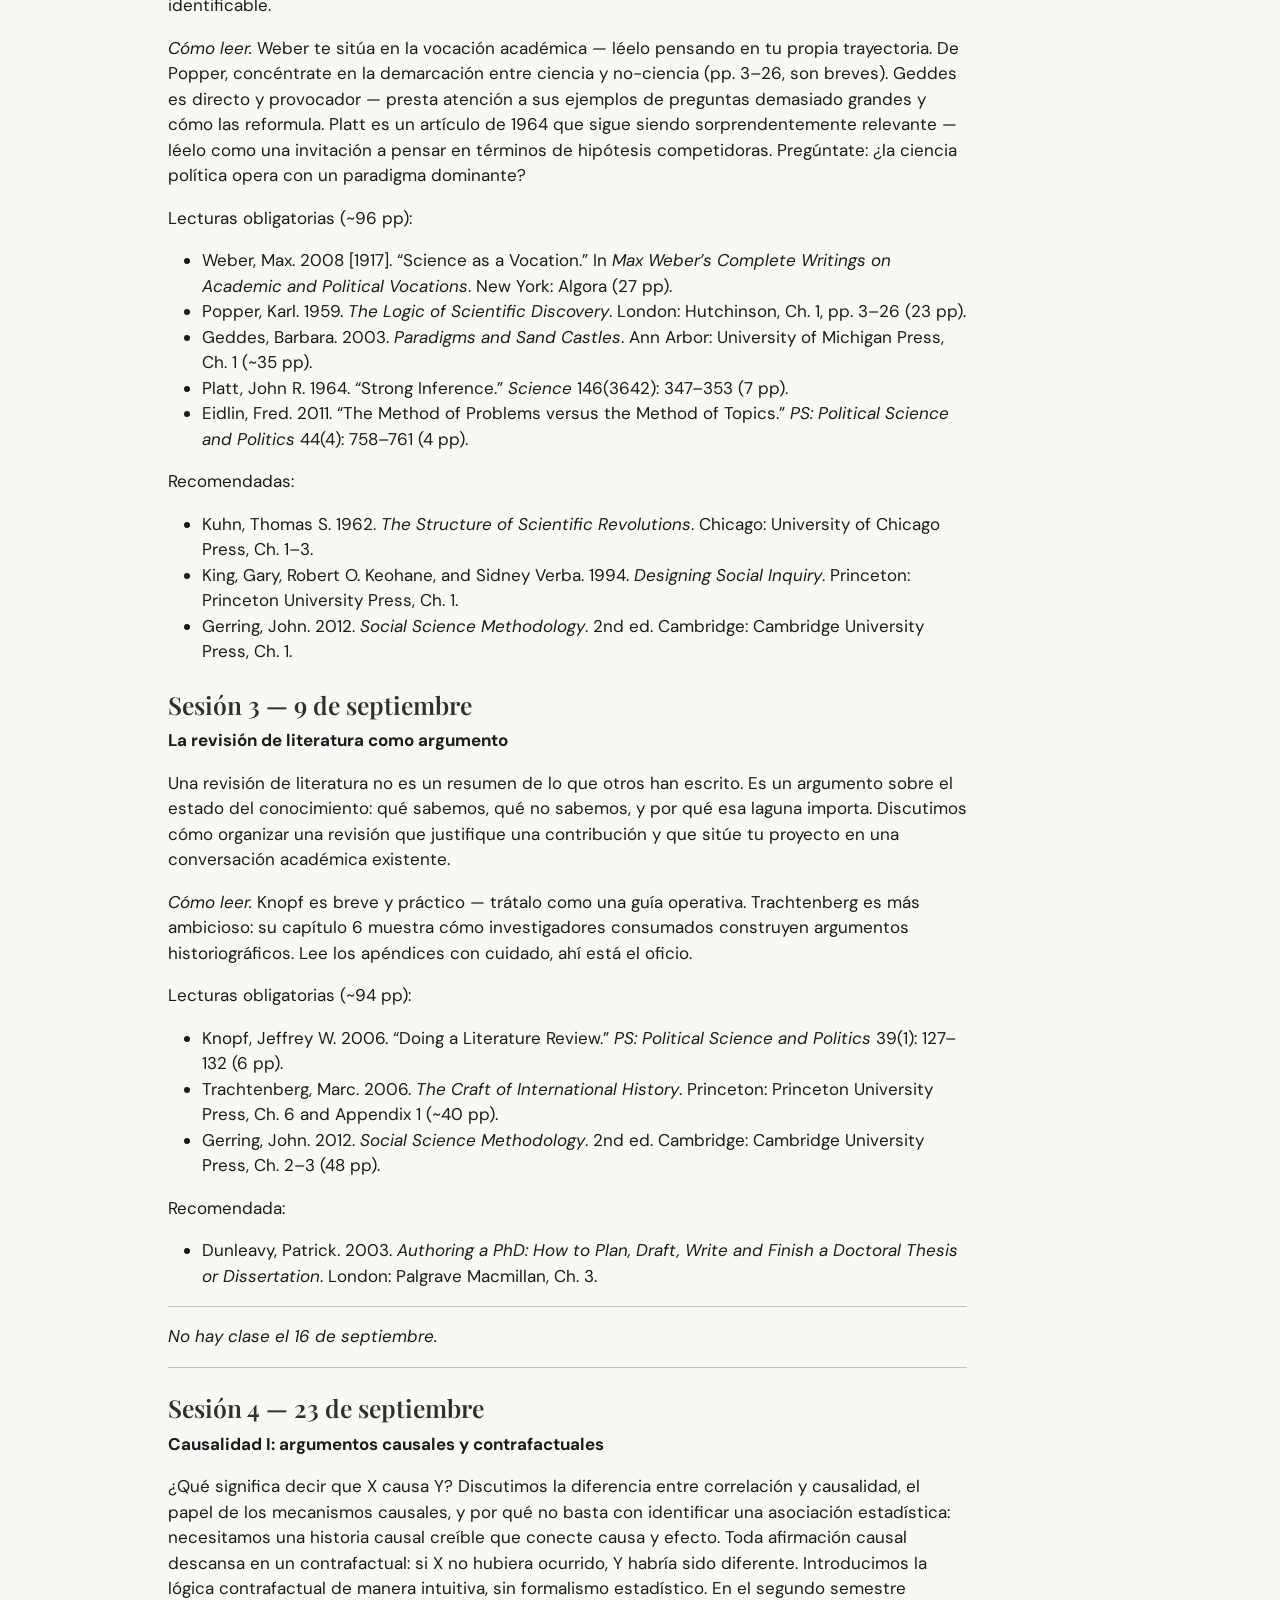
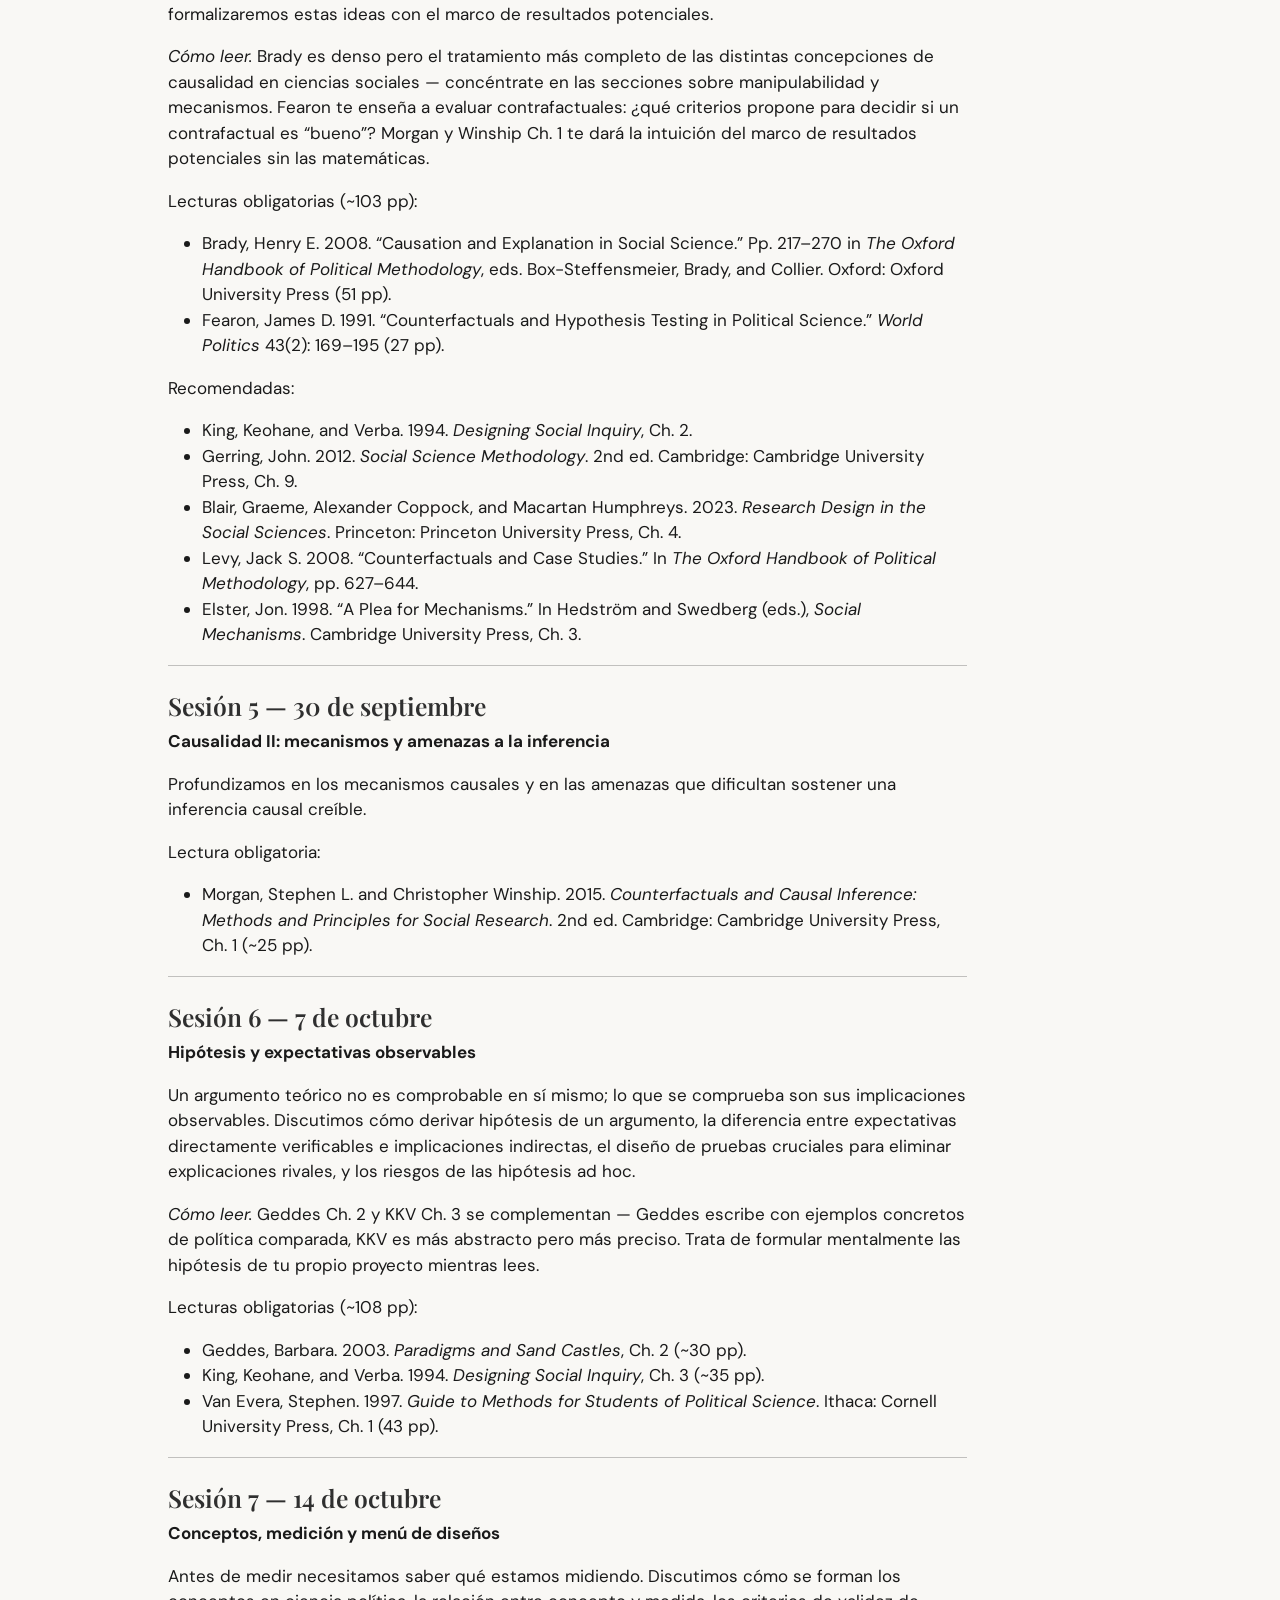
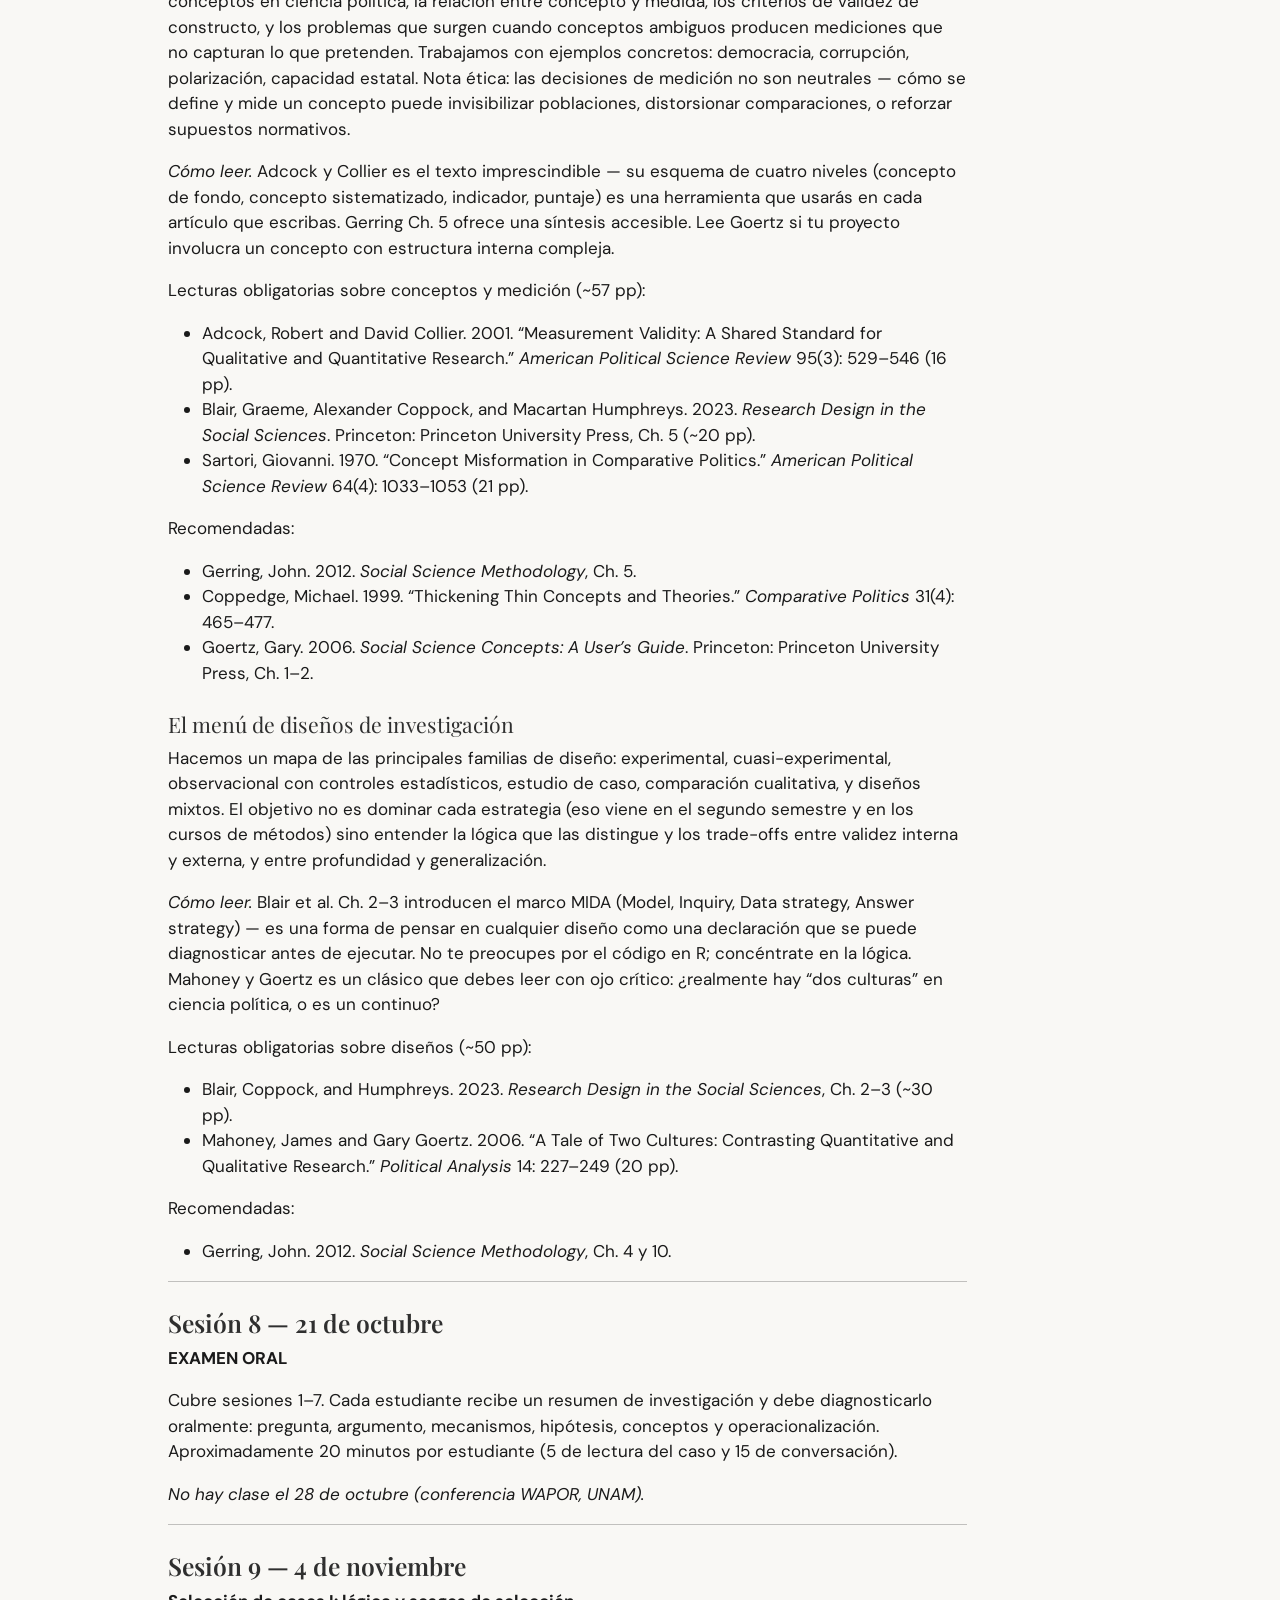
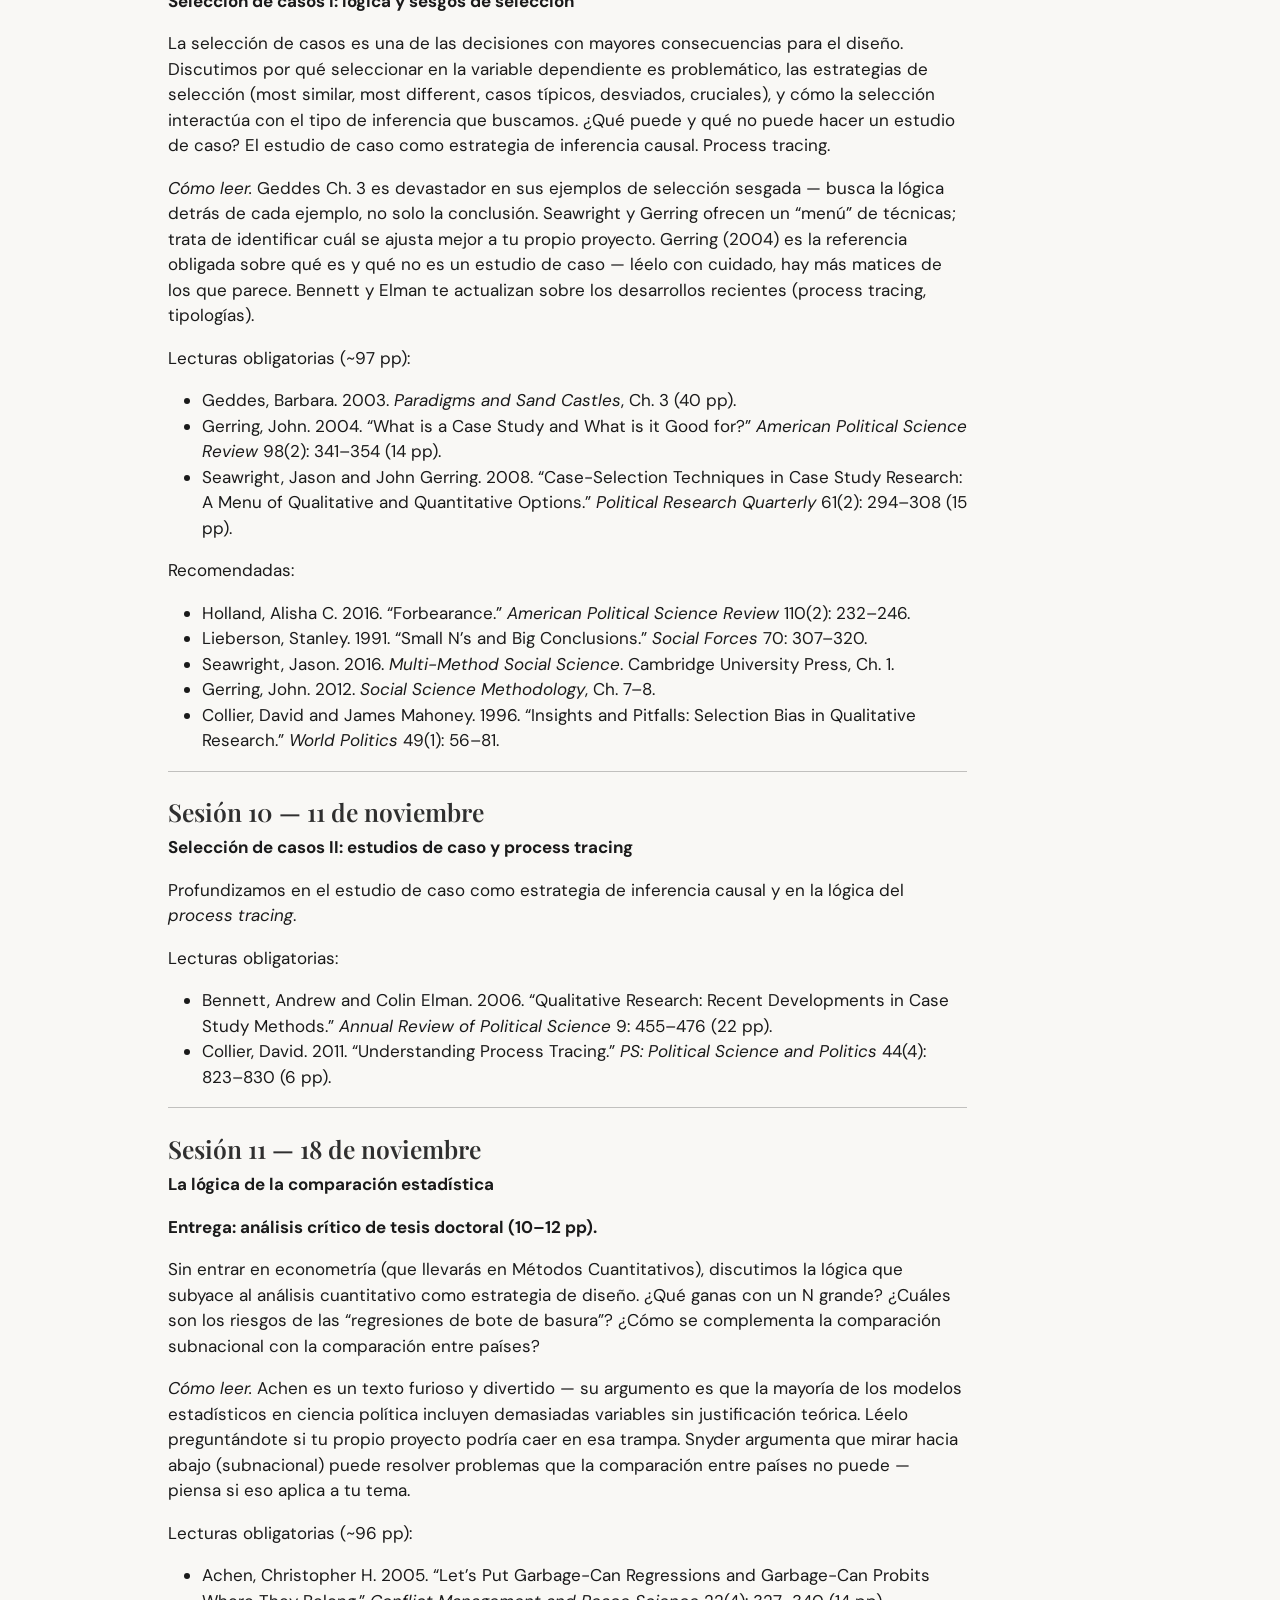
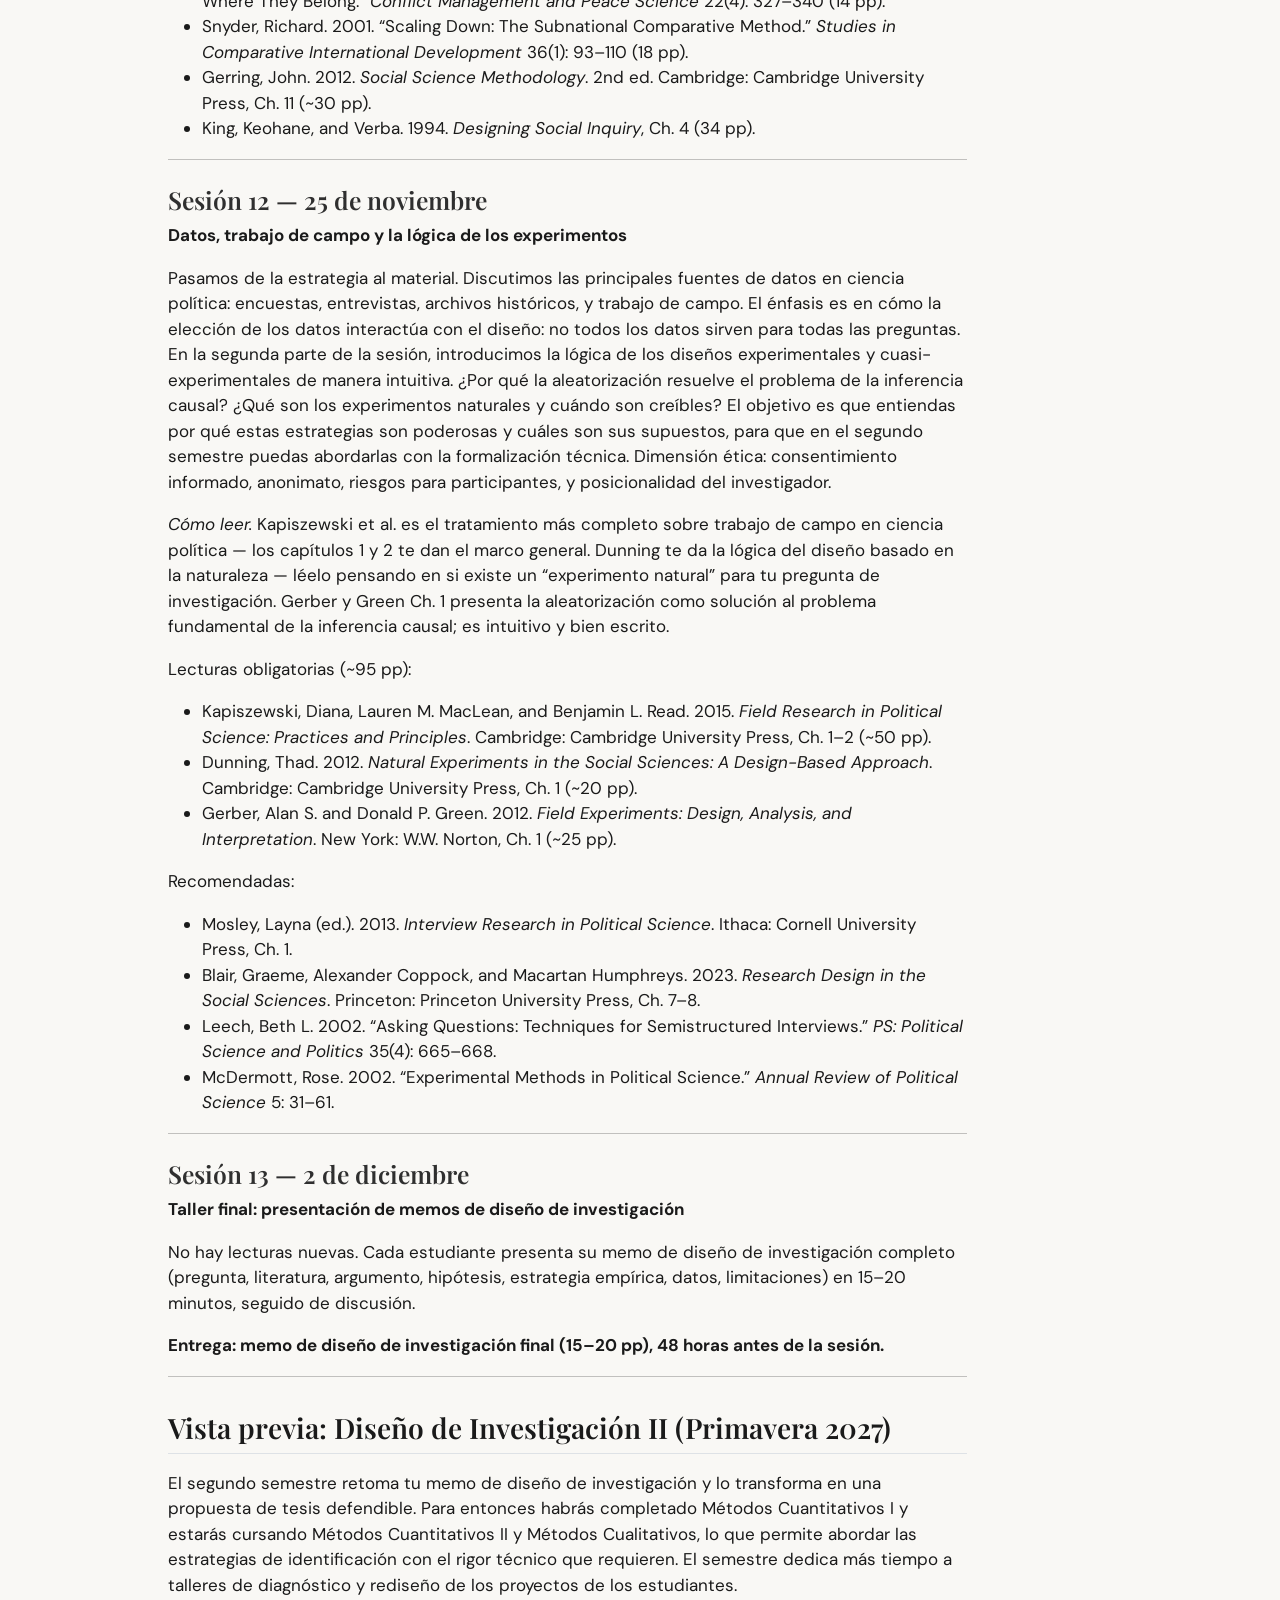
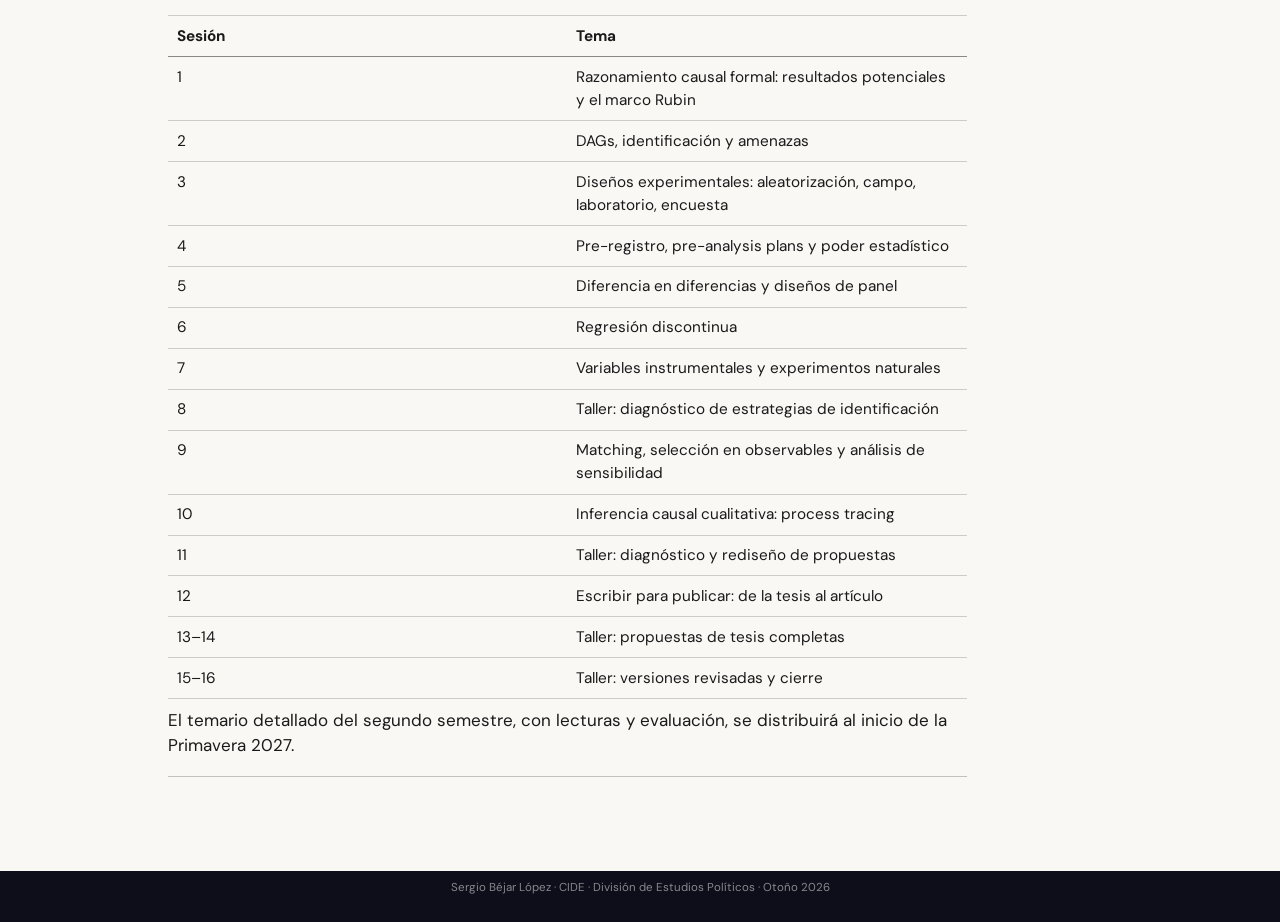
==== commit b6ee9d63: "Sincronizar la descripción del curso Usa la descripción acordada en el syllabus, el programa, sus PD" ====
--- a/docs/programa.html
+++ b/docs/programa.html
@@ -38,7 +38,7 @@
 <link href="site_libs/quarto-html/quarto-syntax-highlighting-37eea08aefeeee20ff55810ff984fec1.css" rel="stylesheet" id="quarto-text-highlighting-styles">
 <script src="site_libs/bootstrap/bootstrap.min.js"></script>
 <link href="site_libs/bootstrap/bootstrap-icons.css" rel="stylesheet">
-<link href="site_libs/bootstrap/bootstrap-462fdce19197b7174d4a415b400f97ed.min.css" rel="stylesheet" append-hash="true" id="quarto-bootstrap" data-mode="light">
+<link href="site_libs/bootstrap/bootstrap-8301a78ce714087c76577a75b21f35fc.min.css" rel="stylesheet" append-hash="true" id="quarto-bootstrap" data-mode="light">
 <script id="quarto-search-options" type="application/json">{
   "location": "navbar",
   "copy-button": false,
@@ -127,29 +127,27 @@
   <li><a href="#evaluación" id="toc-evaluación" class="nav-link" data-scroll-target="#evaluación">Evaluación</a>
   <ul class="collapse">
   <li><a href="#participación-activa-15" id="toc-participación-activa-15" class="nav-link" data-scroll-target="#participación-activa-15">Participación activa — 15%</a></li>
-  <li><a href="#memo-parcial-5" id="toc-memo-parcial-5" class="nav-link" data-scroll-target="#memo-parcial-5">Memo parcial — 5%</a></li>
   <li><a href="#análisis-crítico-de-tesis-doctoral-15" id="toc-análisis-crítico-de-tesis-doctoral-15" class="nav-link" data-scroll-target="#análisis-crítico-de-tesis-doctoral-15">Análisis crítico de tesis doctoral — 15%</a></li>
-  <li><a href="#examen-parcial-aplicado-15" id="toc-examen-parcial-aplicado-15" class="nav-link" data-scroll-target="#examen-parcial-aplicado-15">Examen parcial aplicado — 15%</a></li>
-  <li><a href="#presentaciones-en-talleres-10" id="toc-presentaciones-en-talleres-10" class="nav-link" data-scroll-target="#presentaciones-en-talleres-10">Presentaciones en talleres — 10%</a></li>
+  <li><a href="#examen-oral-20" id="toc-examen-oral-20" class="nav-link" data-scroll-target="#examen-oral-20">Examen oral — 20%</a></li>
+  <li><a href="#presentación-en-taller-final-10" id="toc-presentación-en-taller-final-10" class="nav-link" data-scroll-target="#presentación-en-taller-final-10">Presentación en taller final — 10%</a></li>
   <li><a href="#memo-de-diseño-de-investigación-final-40" id="toc-memo-de-diseño-de-investigación-final-40" class="nav-link" data-scroll-target="#memo-de-diseño-de-investigación-final-40">Memo de diseño de investigación final — 40%</a></li>
   </ul></li>
   <li><a href="#políticas-del-curso" id="toc-políticas-del-curso" class="nav-link" data-scroll-target="#políticas-del-curso">Políticas del curso</a></li>
   <li><a href="#temario-calendarizado" id="toc-temario-calendarizado" class="nav-link" data-scroll-target="#temario-calendarizado">Temario calendarizado</a>
   <ul class="collapse">
-  <li><a href="#sesión-1-25-de-agosto" id="toc-sesión-1-25-de-agosto" class="nav-link" data-scroll-target="#sesión-1-25-de-agosto">Sesión 1 — 25 de agosto</a></li>
-  <li><a href="#sesión-2-1-de-septiembre" id="toc-sesión-2-1-de-septiembre" class="nav-link" data-scroll-target="#sesión-2-1-de-septiembre">Sesión 2 — 1 de septiembre</a></li>
-  <li><a href="#sesión-3-8-de-septiembre" id="toc-sesión-3-8-de-septiembre" class="nav-link" data-scroll-target="#sesión-3-8-de-septiembre">Sesión 3 — 8 de septiembre</a></li>
-  <li><a href="#sesión-4-15-de-septiembre" id="toc-sesión-4-15-de-septiembre" class="nav-link" data-scroll-target="#sesión-4-15-de-septiembre">Sesión 4 — 15 de septiembre</a></li>
-  <li><a href="#sesión-5-22-de-septiembre" id="toc-sesión-5-22-de-septiembre" class="nav-link" data-scroll-target="#sesión-5-22-de-septiembre">Sesión 5 — 22 de septiembre</a></li>
-  <li><a href="#sesión-6-29-de-septiembre" id="toc-sesión-6-29-de-septiembre" class="nav-link" data-scroll-target="#sesión-6-29-de-septiembre">Sesión 6 — 29 de septiembre</a></li>
-  <li><a href="#sesión-7-6-de-octubre" id="toc-sesión-7-6-de-octubre" class="nav-link" data-scroll-target="#sesión-7-6-de-octubre">Sesión 7 — 6 de octubre</a></li>
-  <li><a href="#sesión-8-13-de-octubre" id="toc-sesión-8-13-de-octubre" class="nav-link" data-scroll-target="#sesión-8-13-de-octubre">Sesión 8 — 13 de octubre</a></li>
-  <li><a href="#sesión-9-20-de-octubre" id="toc-sesión-9-20-de-octubre" class="nav-link" data-scroll-target="#sesión-9-20-de-octubre">Sesión 9 — 20 de octubre</a></li>
-  <li><a href="#sesión-10-3-de-noviembre" id="toc-sesión-10-3-de-noviembre" class="nav-link" data-scroll-target="#sesión-10-3-de-noviembre">Sesión 10 — 3 de noviembre</a></li>
-  <li><a href="#sesión-11-10-de-noviembre" id="toc-sesión-11-10-de-noviembre" class="nav-link" data-scroll-target="#sesión-11-10-de-noviembre">Sesión 11 — 10 de noviembre</a></li>
-  <li><a href="#sesión-12-17-de-noviembre" id="toc-sesión-12-17-de-noviembre" class="nav-link" data-scroll-target="#sesión-12-17-de-noviembre">Sesión 12 — 17 de noviembre</a></li>
-  <li><a href="#sesión-13-24-de-noviembre" id="toc-sesión-13-24-de-noviembre" class="nav-link" data-scroll-target="#sesión-13-24-de-noviembre">Sesión 13 — 24 de noviembre</a></li>
-  <li><a href="#sesión-14-1-de-diciembre" id="toc-sesión-14-1-de-diciembre" class="nav-link" data-scroll-target="#sesión-14-1-de-diciembre">Sesión 14 — 1 de diciembre</a></li>
+  <li><a href="#sesión-1-26-de-agosto" id="toc-sesión-1-26-de-agosto" class="nav-link" data-scroll-target="#sesión-1-26-de-agosto">Sesión 1 — 26 de agosto</a></li>
+  <li><a href="#sesión-2-2-de-septiembre" id="toc-sesión-2-2-de-septiembre" class="nav-link" data-scroll-target="#sesión-2-2-de-septiembre">Sesión 2 — 2 de septiembre</a></li>
+  <li><a href="#sesión-3-9-de-septiembre" id="toc-sesión-3-9-de-septiembre" class="nav-link" data-scroll-target="#sesión-3-9-de-septiembre">Sesión 3 — 9 de septiembre</a></li>
+  <li><a href="#sesión-4-23-de-septiembre" id="toc-sesión-4-23-de-septiembre" class="nav-link" data-scroll-target="#sesión-4-23-de-septiembre">Sesión 4 — 23 de septiembre</a></li>
+  <li><a href="#sesión-5-30-de-septiembre" id="toc-sesión-5-30-de-septiembre" class="nav-link" data-scroll-target="#sesión-5-30-de-septiembre">Sesión 5 — 30 de septiembre</a></li>
+  <li><a href="#sesión-6-7-de-octubre" id="toc-sesión-6-7-de-octubre" class="nav-link" data-scroll-target="#sesión-6-7-de-octubre">Sesión 6 — 7 de octubre</a></li>
+  <li><a href="#sesión-7-14-de-octubre" id="toc-sesión-7-14-de-octubre" class="nav-link" data-scroll-target="#sesión-7-14-de-octubre">Sesión 7 — 14 de octubre</a></li>
+  <li><a href="#sesión-8-21-de-octubre" id="toc-sesión-8-21-de-octubre" class="nav-link" data-scroll-target="#sesión-8-21-de-octubre">Sesión 8 — 21 de octubre</a></li>
+  <li><a href="#sesión-9-4-de-noviembre" id="toc-sesión-9-4-de-noviembre" class="nav-link" data-scroll-target="#sesión-9-4-de-noviembre">Sesión 9 — 4 de noviembre</a></li>
+  <li><a href="#sesión-10-11-de-noviembre" id="toc-sesión-10-11-de-noviembre" class="nav-link" data-scroll-target="#sesión-10-11-de-noviembre">Sesión 10 — 11 de noviembre</a></li>
+  <li><a href="#sesión-11-18-de-noviembre" id="toc-sesión-11-18-de-noviembre" class="nav-link" data-scroll-target="#sesión-11-18-de-noviembre">Sesión 11 — 18 de noviembre</a></li>
+  <li><a href="#sesión-12-25-de-noviembre" id="toc-sesión-12-25-de-noviembre" class="nav-link" data-scroll-target="#sesión-12-25-de-noviembre">Sesión 12 — 25 de noviembre</a></li>
+  <li><a href="#sesión-13-2-de-diciembre" id="toc-sesión-13-2-de-diciembre" class="nav-link" data-scroll-target="#sesión-13-2-de-diciembre">Sesión 13 — 2 de diciembre</a></li>
   </ul></li>
   <li><a href="#vista-previa-diseño-de-investigación-ii-primavera-2027" id="toc-vista-previa-diseño-de-investigación-ii-primavera-2027" class="nav-link" data-scroll-target="#vista-previa-diseño-de-investigación-ii-primavera-2027">Vista previa: Diseño de Investigación II (Primavera 2027)</a></li>
   </ul></li>
@@ -180,16 +178,22 @@
 
 <section id="diseño-de-investigación-i" class="level1">
 <h1>DISEÑO DE INVESTIGACIÓN I</h1>
-<p><strong>Centro de Investigación y Docencia Económicas</strong> Doctorado en Ciencia Política — Otoño 2026</p>
-<p>Profesor — Dr.&nbsp;Sergio Béjar López Correo institucional — sergio.bejar@cide.edu Horario de clase — martes, 17:00–20:00 (25 de agosto al 15 de diciembre) Lugar — Sala de seminarios de la DEP Horario de atención — por cita previa</p>
+<p><strong>Centro de Investigación y Docencia Económicas</strong><br>
+Doctorado en Ciencia Política — Otoño 2026</p>
+<p>Profesor — Dr.&nbsp;Sergio Béjar López<br>
+Correo institucional — sergio.bejar@cide.edu<br>
+Horario de clase — miércoles, 8:50–11:50<br>
+Periodo — 26 de agosto al 2 de diciembre<br>
+Salón — Aula 4<br>
+Oficina — DEP<br>
+Horario de atención — por cita</p>
 <hr>
 <section id="descripción-del-curso" class="level2">
 <h2 class="anchored" data-anchor-id="descripción-del-curso">Descripción del curso</h2>
-<p>Este seminario es el primero de una secuencia de dos semestres dedicada al diseño de investigación en ciencia política. Su premisa es directa: toda investigación es un conjunto de decisiones, y cada decisión tiene consecuencias para lo que se puede saber. Un buen diseño no garantiza un buen resultado, pero un mal diseño sí garantiza que los resultados carecerán de valor inferencial, sin importar cuán sofisticado sea el análisis.</p>
-<p>El primer semestre se concentra en la arquitectura de un proyecto de investigación. Comenzamos con los problemas de demarcación, evidencia y cambio científico que enmarcan toda investigación empírica. Pasamos a la formulación de preguntas — causales, descriptivas, interpretativas — y a la construcción de argumentos, cubrimos la formación de conceptos y la medición, y terminamos con una visión panorámica de las principales estrategias de diseño y los tipos de datos disponibles. El tratamiento es conceptual, no técnico: se aprende a pensar sobre diseño y a evaluar estrategias empíricas antes de dominar la econometría o la estadística que las implementa. Esas herramientas las recibirás en los cursos de métodos cuantitativos y cualitativos que cursas en paralelo y en el semestre siguiente.</p>
-<p>Dos compromisos atraviesan el curso. Primero, la ética no es un apéndice del diseño sino parte del diseño: las decisiones sobre qué estudiar, cómo medir, a quién entrevistar y qué publicar tienen dimensiones éticas que se discuten conforme aparecen, no en una sesión aislada al final. Segundo, el curso reconoce el pluralismo inferencial de la disciplina: muchas preguntas centrales de la ciencia política son causales, pero la disciplina también produce conocimiento descriptivo, interpretativo y conceptual indispensable. Una buena descripción suele ser condición previa de una explicación causal convincente.</p>
-<p>El segundo semestre (Diseño de Investigación II, Primavera 2027) retoma donde este termina. Una vez que tengas las bases estadísticas de Métodos Cuantitativos I, entraremos a la inferencia causal formal — resultados potenciales, DAGs, estrategias de identificación, poder estadístico, pre-registro — y dedicaremos buena parte del semestre a construir la propuesta de tesis con talleres intensivos de presentación, diagnóstico y rediseño.</p>
-<p>El objetivo de la secuencia completa es que al terminar el segundo semestre tengas una propuesta de tesis sólida, defendible, y con una estrategia empírica creíble. Este primer semestre te da el lenguaje, la disciplina intelectual y el mapa del terreno.</p>
+<p>El diseño de una investigación es un proceso sistemático en el que todas las piezas están conectadas. La pregunta delimita el fenómeno que buscamos comprender o la relación que queremos explicar. La revisión de la literatura establece por qué la pregunta importa. El argumento propone una respuesta; los conceptos y las mediciones la vinculan con la evidencia; y la selección de casos, datos y métodos determina qué inferencias podemos sostener.</p>
+<p>Ninguna de estas decisiones puede evaluarse de manera aislada. Una pregunta puede ser relevante pero difícil de investigar; un argumento puede ser plausible pero no producir implicaciones observables; y una técnica puede estar bien aplicada pero no responder la pregunta. Un buen diseño requiere coherencia entre la pregunta, el argumento y la evidencia.</p>
+<p>Este curso se imparte en el primer semestre del doctorado. No supone que los estudiantes hayan definido ya un tema de tesis. Su propósito es ayudarlos a identificar fenómenos políticos relevantes, convertir intereses generales en preguntas investigables y recorrer el proceso completo de investigación: revisar una literatura, construir un argumento, formular conceptos e hipótesis, y elegir una estrategia empírica adecuada. El proceso no es lineal. Cada decisión puede obligarnos a revisar las anteriores.</p>
+<p>El curso es conceptual y metodológicamente plural. No busca enseñar una técnica particular, sino desarrollar la capacidad de construir, diagnosticar y mejorar diseños de investigación. Cada estudiante aplicará estas herramientas a un proyecto propio y producirá un memo de diseño. No se espera que sea una propuesta definitiva de tesis, sino una primera experiencia integral de investigación que contribuya a encontrar y desarrollar futuras preguntas doctorales.</p>
 </section>
 <section id="resultados-de-aprendizaje" class="level2">
 <h2 class="anchored" data-anchor-id="resultados-de-aprendizaje">Resultados de aprendizaje</h2>
@@ -239,23 +243,19 @@
 <td>15%</td>
 </tr>
 <tr class="even">
-<td>Memo parcial (sesión 7)</td>
-<td>5%</td>
-</tr>
-<tr class="odd">
 <td>Análisis crítico de tesis doctoral (sesión 11)</td>
 <td>15%</td>
 </tr>
+<tr class="odd">
+<td>Examen oral (sesión 8)</td>
+<td>20%</td>
+</tr>
 <tr class="even">
-<td>Examen parcial aplicado (sesión 9)</td>
-<td>15%</td>
+<td>Presentación en taller final (sesión 13)</td>
+<td>10%</td>
 </tr>
 <tr class="odd">
-<td>Presentaciones en talleres (sesiones 7 y 14)</td>
-<td>10%</td>
-</tr>
-<tr class="even">
-<td>Memo de diseño de investigación final (sesión 14)</td>
+<td>Memo de diseño de investigación final (sesión 13)</td>
 <td>40%</td>
 </tr>
 </tbody>
@@ -264,10 +264,6 @@
 <h3 class="anchored" data-anchor-id="participación-activa-15">Participación activa — 15%</h3>
 <p>Este es un seminario que exige atención sostenida y preparación constante. Todas las preguntas son bienvenidas. Se espera que llegues habiendo leído el material asignado y preparado para discutirlo. La participación se evalúa por su relevancia para la discusión en clase: intervenciones que conecten lecturas entre sí, que planteen objeciones razonadas, que relacionen el material con tu propio proyecto, o que identifiquen tensiones en los argumentos de los autores. Si prefieres preparar tus intervenciones por escrito — notas de discusión, preguntas formuladas previamente — eso también cuenta como participación activa.</p>
 </section>
-<section id="memo-parcial-5" class="level3">
-<h3 class="anchored" data-anchor-id="memo-parcial-5">Memo parcial — 5%</h3>
-<p>Para la sesión 7 entregarás un documento de 8 a 10 páginas (doble espacio, Times New Roman 12pt) que contenga: (1) tu pregunta de investigación; (2) una revisión de literatura que justifique la pregunta como contribución; (3) tu argumento con mecanismos explícitos; y (4) las hipótesis derivadas de ese argumento. Este es un ejercicio formativo y de bajo riesgo: su propósito es asegurar que vayas construyendo tu proyecto y recibas retroalimentación a tiempo. El memo se entrega 48 horas antes de la sesión de taller para que tus compañeros lo lean.</p>
-</section>
 <section id="análisis-crítico-de-tesis-doctoral-15" class="level3">
 <h3 class="anchored" data-anchor-id="análisis-crítico-de-tesis-doctoral-15">Análisis crítico de tesis doctoral — 15%</h3>
 <p>A lo largo del semestre irás leyendo la tesis doctoral que elegiste. Para la sesión 11 entregarás un análisis crítico de 10–12 páginas (doble espacio, Times New Roman 12pt) que evalúe la tesis a la luz de lo discutido en clase. La estructura sugerida incluye: (1) la pregunta de investigación y su origen; (2) la revisión de literatura y cómo está organizada; (3) el argumento y sus mecanismos; (4) las hipótesis y sus implicaciones observables; (5) la estrategia de diseño y la selección de casos; (6) los conceptos y las mediciones utilizadas. Sin embargo, puedes adaptar la estructura al tipo de investigación que analices — no todas las tesis presentan hipótesis, mecanismos y selección de casos de la misma manera. Lo que sí es indispensable es una conclusión integradora que responda a la pregunta: ¿cuál es la principal apuesta inferencial de la tesis y cuál es su vulnerabilidad más importante? Citación en formato Chicago (autor-año).</p>
@@ -295,17 +291,17 @@
 <li>Allie, Feyaad. 2024. <em>Power, Exclusion, and Identity: The Politics of Muslim Marginalization in India.</em> Ph.D., Stanford University. (APSA Almond + Juan Linz Prize 2024.)</li>
 </ul>
 </section>
-<section id="examen-parcial-aplicado-15" class="level3">
-<h3 class="anchored" data-anchor-id="examen-parcial-aplicado-15">Examen parcial aplicado — 15%</h3>
-<p>El examen parcial se realizará en la sesión 9. Cubre el material de las sesiones 1 a 8. Es un examen aplicado: recibirás un resumen de investigación o un diseño hipotético y deberás diagnosticarlo utilizando los conceptos del curso — identificar la pregunta, evaluar el argumento causal, detectar problemas de medición, señalar amenazas a la inferencia, y proponer mejoras. Puedes traer una hoja de conceptos preparada por ti (una cara, tamaño carta). El examen evalúa la capacidad de detectar problemas y proponer soluciones, no de recordar taxonomías.</p>
-</section>
-<section id="presentaciones-en-talleres-10" class="level3">
-<h3 class="anchored" data-anchor-id="presentaciones-en-talleres-10">Presentaciones en talleres — 10%</h3>
-<p>Presentarás tu trabajo en las sesiones 7 y 14. Cada presentación debe durar 15–20 minutos, seguida de discusión. Se evalúa la claridad de la exposición, la capacidad de responder preguntas, y la evidencia de progreso entre la primera y la segunda presentación.</p>
+<section id="examen-oral-20" class="level3">
+<h3 class="anchored" data-anchor-id="examen-oral-20">Examen oral — 20%</h3>
+<p>El examen oral se realizará en la sesión 8 (21 de octubre). Cubre el material de las sesiones 1 a 7. Recibirás un resumen de investigación y deberás diagnosticarlo oralmente: pregunta, argumento, mecanismos, hipótesis, conceptos y operacionalización. Cada estudiante dispone de aproximadamente 20 minutos (5 de lectura del caso y 15 de conversación). Se evalúa la capacidad de identificar fortalezas y debilidades del diseño, proponer mejoras, y articular razonamientos con precisión.</p>
+</section>
+<section id="presentación-en-taller-final-10" class="level3">
+<h3 class="anchored" data-anchor-id="presentación-en-taller-final-10">Presentación en taller final — 10%</h3>
+<p>Presentarás tu trabajo en la sesión 13. La presentación debe durar 15–20 minutos, seguida de discusión. Se evalúa la claridad de la exposición, la capacidad de responder preguntas, y la coherencia entre el argumento y la estrategia empírica.</p>
 </section>
 <section id="memo-de-diseño-de-investigación-final-40" class="level3">
 <h3 class="anchored" data-anchor-id="memo-de-diseño-de-investigación-final-40">Memo de diseño de investigación final — 40%</h3>
-<p>Para la sesión 14 entregarás un documento de 15 a 20 páginas que contenga: (1) tu pregunta de investigación; (2) una revisión de literatura que justifique la pregunta como contribución; (3) tu argumento con mecanismos explícitos; (4) las hipótesis derivadas; (5) la estrategia empírica que propones, con justificación; (6) la selección de casos o muestra; (7) los datos que utilizarás y su disponibilidad; y (8) una discusión honesta de las limitaciones del diseño. Este memo debe leerse como el primer borrador serio de tu propuesta de tesis. Se entrega 48 horas antes de la sesión final. Citación en formato Chicago (autor-año).</p>
+<p>Para la sesión 13 entregarás un documento de 15 a 20 páginas que contenga: (1) tu pregunta de investigación; (2) una revisión de literatura que justifique la pregunta como contribución; (3) tu argumento con mecanismos explícitos; (4) las hipótesis derivadas; (5) la estrategia empírica que propones, con justificación; (6) la selección de casos o muestra; (7) los datos que utilizarás y su disponibilidad; y (8) una discusión honesta de las limitaciones del diseño. Este memo debe leerse como el primer borrador serio de tu propuesta de tesis. Se entrega 48 horas antes de la sesión final. Citación en formato Chicago (autor-año).</p>
 </section>
 </section>
 <section id="políticas-del-curso" class="level2">
@@ -318,11 +314,11 @@
 </section>
 <section id="temario-calendarizado" class="level2">
 <h2 class="anchored" data-anchor-id="temario-calendarizado">Temario calendarizado</h2>
-<p><em>(Las fechas son tentativas y están sujetas al calendario académico del CIDE. No hay clase el 27 de octubre — conferencia WAPOR.)</em></p>
-<hr>
-<section id="sesión-1-25-de-agosto" class="level3">
-<h3 class="anchored" data-anchor-id="sesión-1-25-de-agosto">Sesión 1 — 25 de agosto</h3>
-<p><strong>Presentación del curso</strong></p>
+<p><em>(Las fechas son tentativas y están sujetas al calendario académico del CIDE. No hay clase el 16 de septiembre ni el 28 de octubre — conferencia WAPOR, UNAM.)</em></p>
+<hr>
+<section id="sesión-1-26-de-agosto" class="level3">
+<h3 class="anchored" data-anchor-id="sesión-1-26-de-agosto">Sesión 1 — 26 de agosto</h3>
+<p><strong>Presentación del curso e introducción a la epistemología</strong></p>
 <p>Presentación del seminario, discusión del temario y la lógica de la secuencia de dos semestres. Cada estudiante se presenta brevemente: trayectoria, tema de interés, y qué espera del curso. Asignación de la tesis doctoral. Introducción a la idea central del curso: la investigación como producto de decisiones de diseño, cada una con implicaciones éticas e inferenciales.</p>
 <p><em>Cómo leer.</em> Blair et al.&nbsp;es tu mapa para todo el semestre — lee el capítulo con atención a la idea de que un diseño se puede declarar, diagnosticar y rediseñar antes de recoger un solo dato.</p>
 <p>Lectura obligatoria (~20 pp):</p>
@@ -331,8 +327,8 @@
 </ul>
 <hr>
 </section>
-<section id="sesión-2-1-de-septiembre" class="level3">
-<h3 class="anchored" data-anchor-id="sesión-2-1-de-septiembre">Sesión 2 — 1 de septiembre</h3>
+<section id="sesión-2-2-de-septiembre" class="level3">
+<h3 class="anchored" data-anchor-id="sesión-2-2-de-septiembre">Sesión 2 — 2 de septiembre</h3>
 <p><strong>Epistemología y preguntas de investigación</strong></p>
 <p>¿Qué distingue el conocimiento científico de otras formas de conocimiento? La falsabilidad de Popper, la vocación científica de Weber, y la investigación como producto de decisiones de diseño. ¿Qué hace que una pregunta sea investigable? Preguntas normativas vs.&nbsp;positivas, descriptivas vs.&nbsp;causales. Transformar una curiosidad temática en una pregunta que genere una contribución identificable.</p>
 <p><em>Cómo leer.</em> Weber te sitúa en la vocación académica — léelo pensando en tu propia trayectoria. De Popper, concéntrate en la demarcación entre ciencia y no-ciencia (pp.&nbsp;3–26, son breves). Geddes es directo y provocador — presta atención a sus ejemplos de preguntas demasiado grandes y cómo las reformula. Platt es un artículo de 1964 que sigue siendo sorprendentemente relevante — léelo como una invitación a pensar en términos de hipótesis competidoras. Pregúntate: ¿la ciencia política opera con un paradigma dominante?</p>
@@ -350,10 +346,9 @@
 <li>King, Gary, Robert O. Keohane, and Sidney Verba. 1994. <em>Designing Social Inquiry</em>. Princeton: Princeton University Press, Ch. 1.</li>
 <li>Gerring, John. 2012. <em>Social Science Methodology</em>. 2nd ed.&nbsp;Cambridge: Cambridge University Press, Ch. 1.</li>
 </ul>
-<hr>
-</section>
-<section id="sesión-3-8-de-septiembre" class="level3">
-<h3 class="anchored" data-anchor-id="sesión-3-8-de-septiembre">Sesión 3 — 8 de septiembre</h3>
+</section>
+<section id="sesión-3-9-de-septiembre" class="level3">
+<h3 class="anchored" data-anchor-id="sesión-3-9-de-septiembre">Sesión 3 — 9 de septiembre</h3>
 <p><strong>La revisión de literatura como argumento</strong></p>
 <p>Una revisión de literatura no es un resumen de lo que otros han escrito. Es un argumento sobre el estado del conocimiento: qué sabemos, qué no sabemos, y por qué esa laguna importa. Discutimos cómo organizar una revisión que justifique una contribución y que sitúe tu proyecto en una conversación académica existente.</p>
 <p><em>Cómo leer.</em> Knopf es breve y práctico — trátalo como una guía operativa. Trachtenberg es más ambicioso: su capítulo 6 muestra cómo investigadores consumados construyen argumentos historiográficos. Lee los apéndices con cuidado, ahí está el oficio.</p>
@@ -368,17 +363,18 @@
 <li>Dunleavy, Patrick. 2003. <em>Authoring a PhD: How to Plan, Draft, Write and Finish a Doctoral Thesis or Dissertation</em>. London: Palgrave Macmillan, Ch. 3.</li>
 </ul>
 <hr>
-</section>
-<section id="sesión-4-15-de-septiembre" class="level3">
-<h3 class="anchored" data-anchor-id="sesión-4-15-de-septiembre">Sesión 4 — 15 de septiembre</h3>
-<p><strong>Causalidad, mecanismos y contrafactuales</strong></p>
+<p><em>No hay clase el 16 de septiembre.</em></p>
+<hr>
+</section>
+<section id="sesión-4-23-de-septiembre" class="level3">
+<h3 class="anchored" data-anchor-id="sesión-4-23-de-septiembre">Sesión 4 — 23 de septiembre</h3>
+<p><strong>Causalidad I: argumentos causales y contrafactuales</strong></p>
 <p>¿Qué significa decir que X causa Y? Discutimos la diferencia entre correlación y causalidad, el papel de los mecanismos causales, y por qué no basta con identificar una asociación estadística: necesitamos una historia causal creíble que conecte causa y efecto. Toda afirmación causal descansa en un contrafactual: si X no hubiera ocurrido, Y habría sido diferente. Introducimos la lógica contrafactual de manera intuitiva, sin formalismo estadístico. En el segundo semestre formalizaremos estas ideas con el marco de resultados potenciales.</p>
 <p><em>Cómo leer.</em> Brady es denso pero el tratamiento más completo de las distintas concepciones de causalidad en ciencias sociales — concéntrate en las secciones sobre manipulabilidad y mecanismos. Fearon te enseña a evaluar contrafactuales: ¿qué criterios propone para decidir si un contrafactual es “bueno”? Morgan y Winship Ch. 1 te dará la intuición del marco de resultados potenciales sin las matemáticas.</p>
 <p>Lecturas obligatorias (~103 pp):</p>
 <ul>
 <li>Brady, Henry E. 2008. “Causation and Explanation in Social Science.” Pp. 217–270 in <em>The Oxford Handbook of Political Methodology</em>, eds.&nbsp;Box-Steffensmeier, Brady, and Collier. Oxford: Oxford University Press (51 pp).</li>
 <li>Fearon, James D. 1991. “Counterfactuals and Hypothesis Testing in Political Science.” <em>World Politics</em> 43(2): 169–195 (27 pp).</li>
-<li>Morgan, Stephen L. and Christopher Winship. 2015. <em>Counterfactuals and Causal Inference: Methods and Principles for Social Research</em>. 2nd ed.&nbsp;Cambridge: Cambridge University Press, Ch. 1 (~25 pp).</li>
 </ul>
 <p>Recomendadas:</p>
 <ul>
@@ -390,8 +386,18 @@
 </ul>
 <hr>
 </section>
-<section id="sesión-5-22-de-septiembre" class="level3">
-<h3 class="anchored" data-anchor-id="sesión-5-22-de-septiembre">Sesión 5 — 22 de septiembre</h3>
+<section id="sesión-5-30-de-septiembre" class="level3">
+<h3 class="anchored" data-anchor-id="sesión-5-30-de-septiembre">Sesión 5 — 30 de septiembre</h3>
+<p><strong>Causalidad II: mecanismos y amenazas a la inferencia</strong></p>
+<p>Profundizamos en los mecanismos causales y en las amenazas que dificultan sostener una inferencia causal creíble.</p>
+<p>Lectura obligatoria:</p>
+<ul>
+<li>Morgan, Stephen L. and Christopher Winship. 2015. <em>Counterfactuals and Causal Inference: Methods and Principles for Social Research</em>. 2nd ed.&nbsp;Cambridge: Cambridge University Press, Ch. 1 (~25 pp).</li>
+</ul>
+<hr>
+</section>
+<section id="sesión-6-7-de-octubre" class="level3">
+<h3 class="anchored" data-anchor-id="sesión-6-7-de-octubre">Sesión 6 — 7 de octubre</h3>
 <p><strong>Hipótesis y expectativas observables</strong></p>
 <p>Un argumento teórico no es comprobable en sí mismo; lo que se comprueba son sus implicaciones observables. Discutimos cómo derivar hipótesis de un argumento, la diferencia entre expectativas directamente verificables e implicaciones indirectas, el diseño de pruebas cruciales para eliminar explicaciones rivales, y los riesgos de las hipótesis ad hoc.</p>
 <p><em>Cómo leer.</em> Geddes Ch. 2 y KKV Ch. 3 se complementan — Geddes escribe con ejemplos concretos de política comparada, KKV es más abstracto pero más preciso. Trata de formular mentalmente las hipótesis de tu propio proyecto mientras lees.</p>
@@ -403,56 +409,49 @@
 </ul>
 <hr>
 </section>
-<section id="sesión-6-29-de-septiembre" class="level3">
-<h3 class="anchored" data-anchor-id="sesión-6-29-de-septiembre">Sesión 6 — 29 de septiembre</h3>
-<p><strong>Conceptos, medición y operacionalización</strong></p>
+<section id="sesión-7-14-de-octubre" class="level3">
+<h3 class="anchored" data-anchor-id="sesión-7-14-de-octubre">Sesión 7 — 14 de octubre</h3>
+<p><strong>Conceptos, medición y menú de diseños</strong></p>
 <p>Antes de medir necesitamos saber qué estamos midiendo. Discutimos cómo se forman los conceptos en ciencia política, la relación entre concepto y medida, los criterios de validez de constructo, y los problemas que surgen cuando conceptos ambiguos producen mediciones que no capturan lo que pretenden. Trabajamos con ejemplos concretos: democracia, corrupción, polarización, capacidad estatal. Nota ética: las decisiones de medición no son neutrales — cómo se define y mide un concepto puede invisibilizar poblaciones, distorsionar comparaciones, o reforzar supuestos normativos.</p>
 <p><em>Cómo leer.</em> Adcock y Collier es el texto imprescindible — su esquema de cuatro niveles (concepto de fondo, concepto sistematizado, indicador, puntaje) es una herramienta que usarás en cada artículo que escribas. Gerring Ch. 5 ofrece una síntesis accesible. Lee Goertz si tu proyecto involucra un concepto con estructura interna compleja.</p>
-<p>Lecturas obligatorias (~100 pp):</p>
+<p>Lecturas obligatorias sobre conceptos y medición (~57 pp):</p>
 <ul>
 <li>Adcock, Robert and David Collier. 2001. “Measurement Validity: A Shared Standard for Qualitative and Quantitative Research.” <em>American Political Science Review</em> 95(3): 529–546 (16 pp).</li>
-<li>Gerring, John. 2012. <em>Social Science Methodology</em>, Ch. 5 (~30 pp).</li>
 <li>Blair, Graeme, Alexander Coppock, and Macartan Humphreys. 2023. <em>Research Design in the Social Sciences</em>. Princeton: Princeton University Press, Ch. 5 (~20 pp).</li>
 <li>Sartori, Giovanni. 1970. “Concept Misformation in Comparative Politics.” <em>American Political Science Review</em> 64(4): 1033–1053 (21 pp).</li>
-<li>Coppedge, Michael. 1999. “Thickening Thin Concepts and Theories.” <em>Comparative Politics</em> 31(4): 465–477 (13 pp).</li>
-</ul>
-<p>Recomendada:</p>
-<ul>
+</ul>
+<p>Recomendadas:</p>
+<ul>
+<li>Gerring, John. 2012. <em>Social Science Methodology</em>, Ch. 5.</li>
+<li>Coppedge, Michael. 1999. “Thickening Thin Concepts and Theories.” <em>Comparative Politics</em> 31(4): 465–477.</li>
 <li>Goertz, Gary. 2006. <em>Social Science Concepts: A User’s Guide</em>. Princeton: Princeton University Press, Ch. 1–2.</li>
 </ul>
-<hr>
-</section>
-<section id="sesión-7-6-de-octubre" class="level3">
-<h3 class="anchored" data-anchor-id="sesión-7-6-de-octubre">Sesión 7 — 6 de octubre</h3>
-<p><strong>Taller intermedio: presentación de memos parciales</strong></p>
-<p>No hay lecturas nuevas. Cada estudiante presenta su memo parcial (pregunta, revisión de literatura, argumento, hipótesis) en 15–20 minutos, seguido de discusión.</p>
-<p><strong>Entrega: memo parcial (8–10 pp), 48 horas antes de la sesión.</strong></p>
-<hr>
-</section>
-<section id="sesión-8-13-de-octubre" class="level3">
-<h3 class="anchored" data-anchor-id="sesión-8-13-de-octubre">Sesión 8 — 13 de octubre</h3>
-<p><strong>El menú de diseños de investigación</strong></p>
+<section id="el-menú-de-diseños-de-investigación" class="level4">
+<h4 class="anchored" data-anchor-id="el-menú-de-diseños-de-investigación">El menú de diseños de investigación</h4>
 <p>Hacemos un mapa de las principales familias de diseño: experimental, cuasi-experimental, observacional con controles estadísticos, estudio de caso, comparación cualitativa, y diseños mixtos. El objetivo no es dominar cada estrategia (eso viene en el segundo semestre y en los cursos de métodos) sino entender la lógica que las distingue y los trade-offs entre validez interna y externa, y entre profundidad y generalización.</p>
 <p><em>Cómo leer.</em> Blair et al.&nbsp;Ch. 2–3 introducen el marco MIDA (Model, Inquiry, Data strategy, Answer strategy) — es una forma de pensar en cualquier diseño como una declaración que se puede diagnosticar antes de ejecutar. No te preocupes por el código en R; concéntrate en la lógica. Mahoney y Goertz es un clásico que debes leer con ojo crítico: ¿realmente hay “dos culturas” en ciencia política, o es un continuo?</p>
-<p>Lecturas obligatorias (~100 pp):</p>
+<p>Lecturas obligatorias sobre diseños (~50 pp):</p>
 <ul>
 <li>Blair, Coppock, and Humphreys. 2023. <em>Research Design in the Social Sciences</em>, Ch. 2–3 (~30 pp).</li>
 <li>Mahoney, James and Gary Goertz. 2006. “A Tale of Two Cultures: Contrasting Quantitative and Qualitative Research.” <em>Political Analysis</em> 14: 227–249 (20 pp).</li>
-<li>Gerring, John. 2012. <em>Social Science Methodology</em>, Ch. 4 (~20 pp).</li>
-<li>Gerring, John. 2012. <em>Social Science Methodology</em>, Ch. 10 (~30 pp).</li>
-</ul>
-<hr>
-</section>
-<section id="sesión-9-20-de-octubre" class="level3">
-<h3 class="anchored" data-anchor-id="sesión-9-20-de-octubre">Sesión 9 — 20 de octubre</h3>
-<p><strong>EXAMEN PARCIAL APLICADO</strong></p>
-<p>Recibirás un resumen de investigación o un diseño hipotético y deberás diagnosticarlo utilizando los conceptos del curso. Puedes traer una hoja de conceptos preparada por ti (una cara, tamaño carta). Cubre el material de las sesiones 1 a 8. Duración: 2 horas.</p>
-<p><em>No hay clase el 27 de octubre (conferencia WAPOR).</em></p>
-<hr>
-</section>
-<section id="sesión-10-3-de-noviembre" class="level3">
-<h3 class="anchored" data-anchor-id="sesión-10-3-de-noviembre">Sesión 10 — 3 de noviembre</h3>
-<p><strong>Selección de casos, estudios de caso y process tracing</strong></p>
+</ul>
+<p>Recomendadas:</p>
+<ul>
+<li>Gerring, John. 2012. <em>Social Science Methodology</em>, Ch. 4 y 10.</li>
+</ul>
+<hr>
+</section>
+</section>
+<section id="sesión-8-21-de-octubre" class="level3">
+<h3 class="anchored" data-anchor-id="sesión-8-21-de-octubre">Sesión 8 — 21 de octubre</h3>
+<p><strong>EXAMEN ORAL</strong></p>
+<p>Cubre sesiones 1–7. Cada estudiante recibe un resumen de investigación y debe diagnosticarlo oralmente: pregunta, argumento, mecanismos, hipótesis, conceptos y operacionalización. Aproximadamente 20 minutos por estudiante (5 de lectura del caso y 15 de conversación).</p>
+<p><em>No hay clase el 28 de octubre (conferencia WAPOR, UNAM).</em></p>
+<hr>
+</section>
+<section id="sesión-9-4-de-noviembre" class="level3">
+<h3 class="anchored" data-anchor-id="sesión-9-4-de-noviembre">Sesión 9 — 4 de noviembre</h3>
+<p><strong>Selección de casos I: lógica y sesgos de selección</strong></p>
 <p>La selección de casos es una de las decisiones con mayores consecuencias para el diseño. Discutimos por qué seleccionar en la variable dependiente es problemático, las estrategias de selección (most similar, most different, casos típicos, desviados, cruciales), y cómo la selección interactúa con el tipo de inferencia que buscamos. ¿Qué puede y qué no puede hacer un estudio de caso? El estudio de caso como estrategia de inferencia causal. Process tracing.</p>
 <p><em>Cómo leer.</em> Geddes Ch. 3 es devastador en sus ejemplos de selección sesgada — busca la lógica detrás de cada ejemplo, no solo la conclusión. Seawright y Gerring ofrecen un “menú” de técnicas; trata de identificar cuál se ajusta mejor a tu propio proyecto. Gerring (2004) es la referencia obligada sobre qué es y qué no es un estudio de caso — léelo con cuidado, hay más matices de los que parece. Bennett y Elman te actualizan sobre los desarrollos recientes (process tracing, tipologías).</p>
 <p>Lecturas obligatorias (~97 pp):</p>
@@ -460,8 +459,6 @@
 <li>Geddes, Barbara. 2003. <em>Paradigms and Sand Castles</em>, Ch. 3 (40 pp).</li>
 <li>Gerring, John. 2004. “What is a Case Study and What is it Good for?” <em>American Political Science Review</em> 98(2): 341–354 (14 pp).</li>
 <li>Seawright, Jason and John Gerring. 2008. “Case-Selection Techniques in Case Study Research: A Menu of Qualitative and Quantitative Options.” <em>Political Research Quarterly</em> 61(2): 294–308 (15 pp).</li>
-<li>Bennett, Andrew and Colin Elman. 2006. “Qualitative Research: Recent Developments in Case Study Methods.” <em>Annual Review of Political Science</em> 9: 455–476 (22 pp).</li>
-<li>Collier, David. 2011. “Understanding Process Tracing.” <em>PS: Political Science and Politics</em> 44(4): 823–830 (6 pp).</li>
 </ul>
 <p>Recomendadas:</p>
 <ul>
@@ -473,8 +470,19 @@
 </ul>
 <hr>
 </section>
-<section id="sesión-11-10-de-noviembre" class="level3">
-<h3 class="anchored" data-anchor-id="sesión-11-10-de-noviembre">Sesión 11 — 10 de noviembre</h3>
+<section id="sesión-10-11-de-noviembre" class="level3">
+<h3 class="anchored" data-anchor-id="sesión-10-11-de-noviembre">Sesión 10 — 11 de noviembre</h3>
+<p><strong>Selección de casos II: estudios de caso y process tracing</strong></p>
+<p>Profundizamos en el estudio de caso como estrategia de inferencia causal y en la lógica del <em>process tracing</em>.</p>
+<p>Lecturas obligatorias:</p>
+<ul>
+<li>Bennett, Andrew and Colin Elman. 2006. “Qualitative Research: Recent Developments in Case Study Methods.” <em>Annual Review of Political Science</em> 9: 455–476 (22 pp).</li>
+<li>Collier, David. 2011. “Understanding Process Tracing.” <em>PS: Political Science and Politics</em> 44(4): 823–830 (6 pp).</li>
+</ul>
+<hr>
+</section>
+<section id="sesión-11-18-de-noviembre" class="level3">
+<h3 class="anchored" data-anchor-id="sesión-11-18-de-noviembre">Sesión 11 — 18 de noviembre</h3>
 <p><strong>La lógica de la comparación estadística</strong></p>
 <p><strong>Entrega: análisis crítico de tesis doctoral (10–12 pp).</strong></p>
 <p>Sin entrar en econometría (que llevarás en Métodos Cuantitativos), discutimos la lógica que subyace al análisis cuantitativo como estrategia de diseño. ¿Qué ganas con un N grande? ¿Cuáles son los riesgos de las “regresiones de bote de basura”? ¿Cómo se complementa la comparación subnacional con la comparación entre países?</p>
@@ -488,8 +496,8 @@
 </ul>
 <hr>
 </section>
-<section id="sesión-12-17-de-noviembre" class="level3">
-<h3 class="anchored" data-anchor-id="sesión-12-17-de-noviembre">Sesión 12 — 17 de noviembre</h3>
+<section id="sesión-12-25-de-noviembre" class="level3">
+<h3 class="anchored" data-anchor-id="sesión-12-25-de-noviembre">Sesión 12 — 25 de noviembre</h3>
 <p><strong>Datos, trabajo de campo y la lógica de los experimentos</strong></p>
 <p>Pasamos de la estrategia al material. Discutimos las principales fuentes de datos en ciencia política: encuestas, entrevistas, archivos históricos, y trabajo de campo. El énfasis es en cómo la elección de los datos interactúa con el diseño: no todos los datos sirven para todas las preguntas. En la segunda parte de la sesión, introducimos la lógica de los diseños experimentales y cuasi-experimentales de manera intuitiva. ¿Por qué la aleatorización resuelve el problema de la inferencia causal? ¿Qué son los experimentos naturales y cuándo son creíbles? El objetivo es que entiendas por qué estas estrategias son poderosas y cuáles son sus supuestos, para que en el segundo semestre puedas abordarlas con la formalización técnica. Dimensión ética: consentimiento informado, anonimato, riesgos para participantes, y posicionalidad del investigador.</p>
 <p><em>Cómo leer.</em> Kapiszewski et al.&nbsp;es el tratamiento más completo sobre trabajo de campo en ciencia política — los capítulos 1 y 2 te dan el marco general. Dunning te da la lógica del diseño basado en la naturaleza — léelo pensando en si existe un “experimento natural” para tu pregunta de investigación. Gerber y Green Ch. 1 presenta la aleatorización como solución al problema fundamental de la inferencia causal; es intuitivo y bien escrito.</p>
@@ -508,14 +516,8 @@
 </ul>
 <hr>
 </section>
-<section id="sesión-13-24-de-noviembre" class="level3">
-<h3 class="anchored" data-anchor-id="sesión-13-24-de-noviembre">Sesión 13 — 24 de noviembre</h3>
-<p><strong>Taller de diagnóstico de memos</strong></p>
-<p>No hay lecturas nuevas. Cada estudiante presenta el avance de su memo de diseño de investigación y recibe retroalimentación del grupo. El propósito es identificar problemas y oportunidades de mejora antes de la entrega final.</p>
-<hr>
-</section>
-<section id="sesión-14-1-de-diciembre" class="level3">
-<h3 class="anchored" data-anchor-id="sesión-14-1-de-diciembre">Sesión 14 — 1 de diciembre</h3>
+<section id="sesión-13-2-de-diciembre" class="level3">
+<h3 class="anchored" data-anchor-id="sesión-13-2-de-diciembre">Sesión 13 — 2 de diciembre</h3>
 <p><strong>Taller final: presentación de memos de diseño de investigación</strong></p>
 <p>No hay lecturas nuevas. Cada estudiante presenta su memo de diseño de investigación completo (pregunta, literatura, argumento, hipótesis, estrategia empírica, datos, limitaciones) en 15–20 minutos, seguido de discusión.</p>
 <p><strong>Entrega: memo de diseño de investigación final (15–20 pp), 48 horas antes de la sesión.</strong></p>
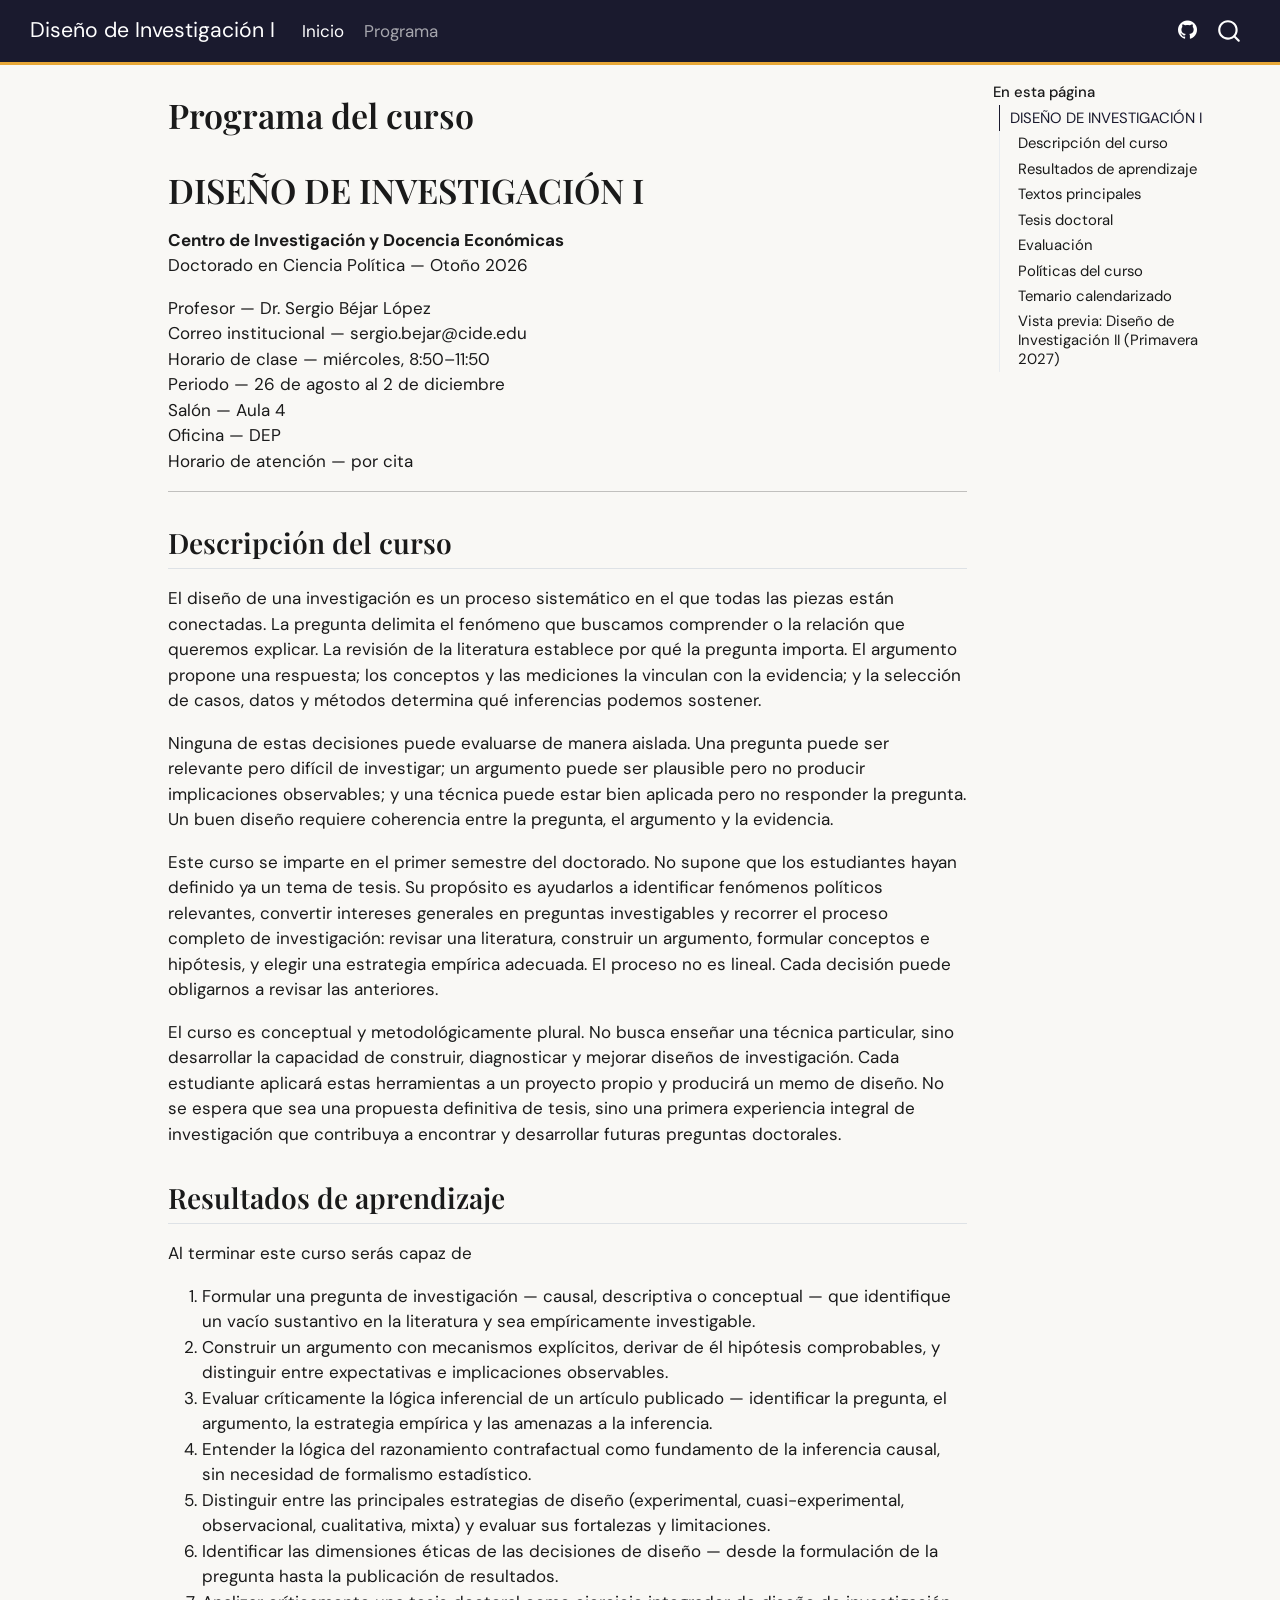
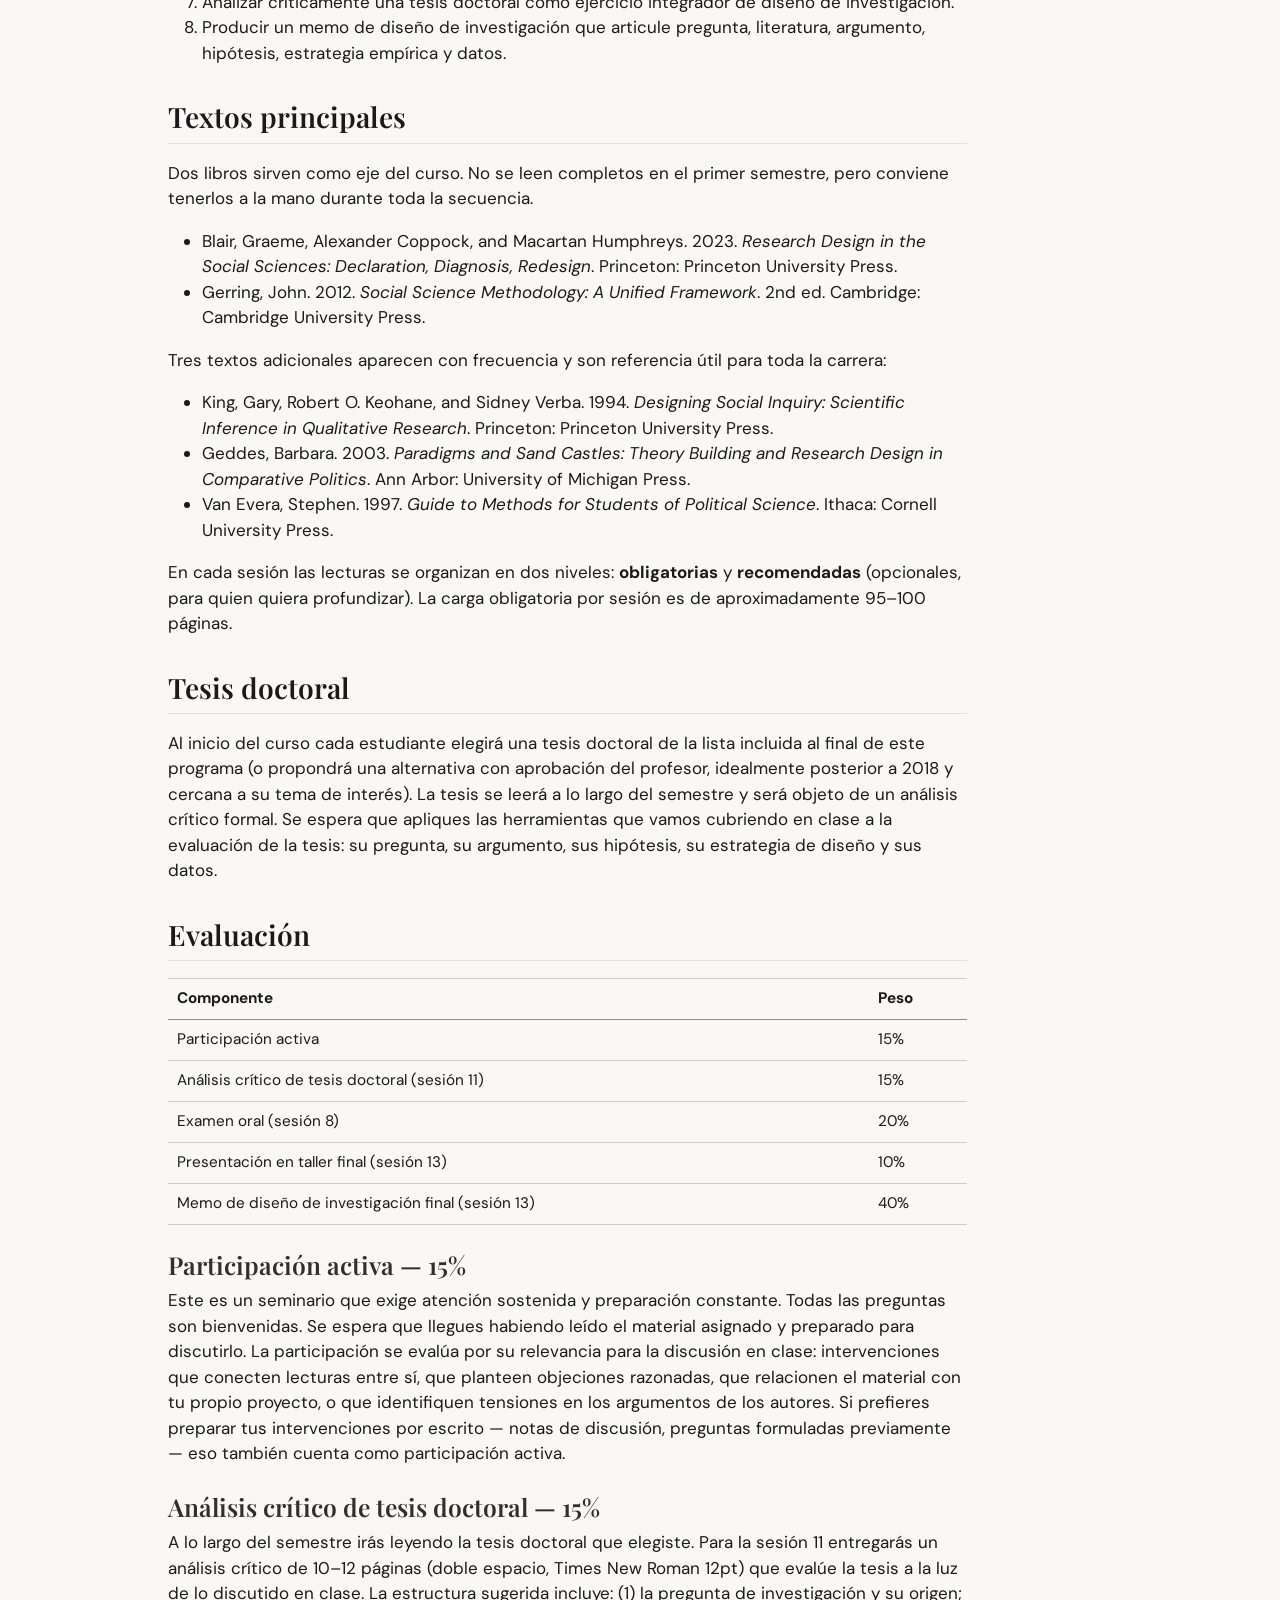
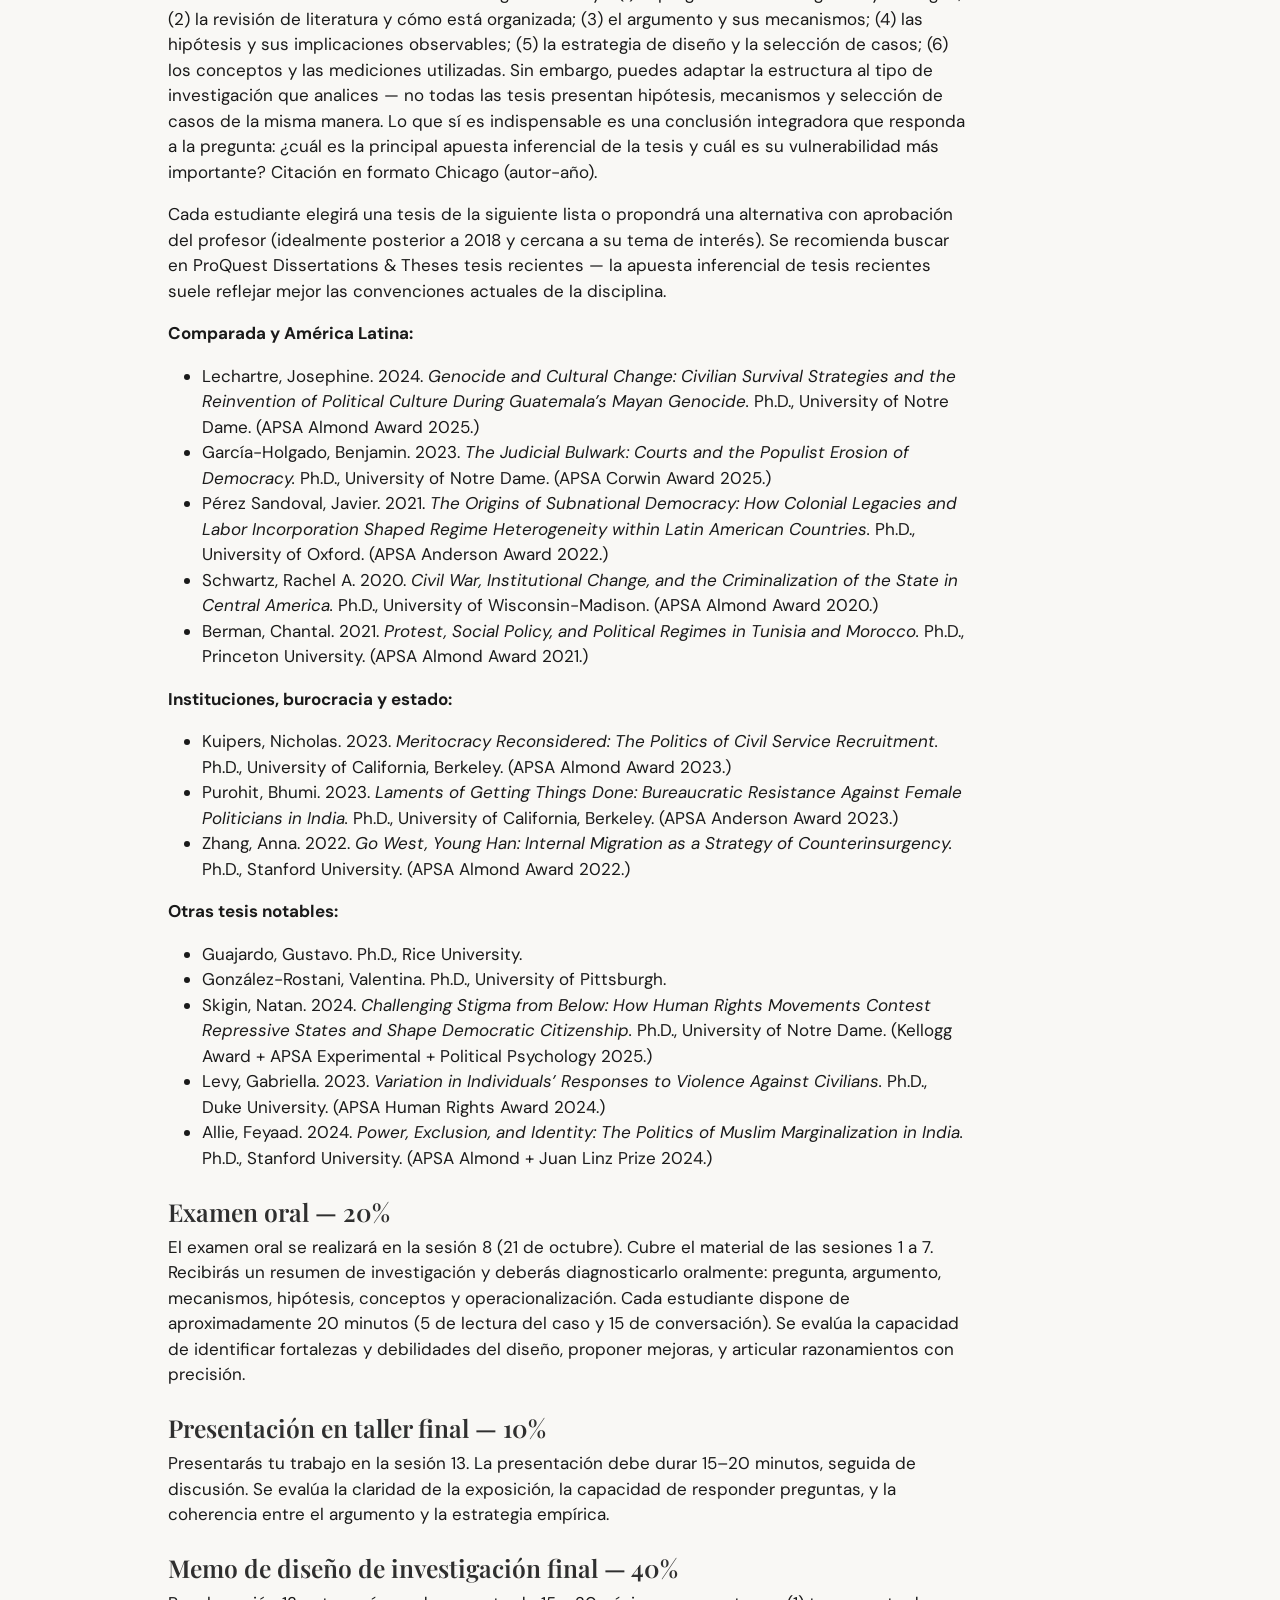
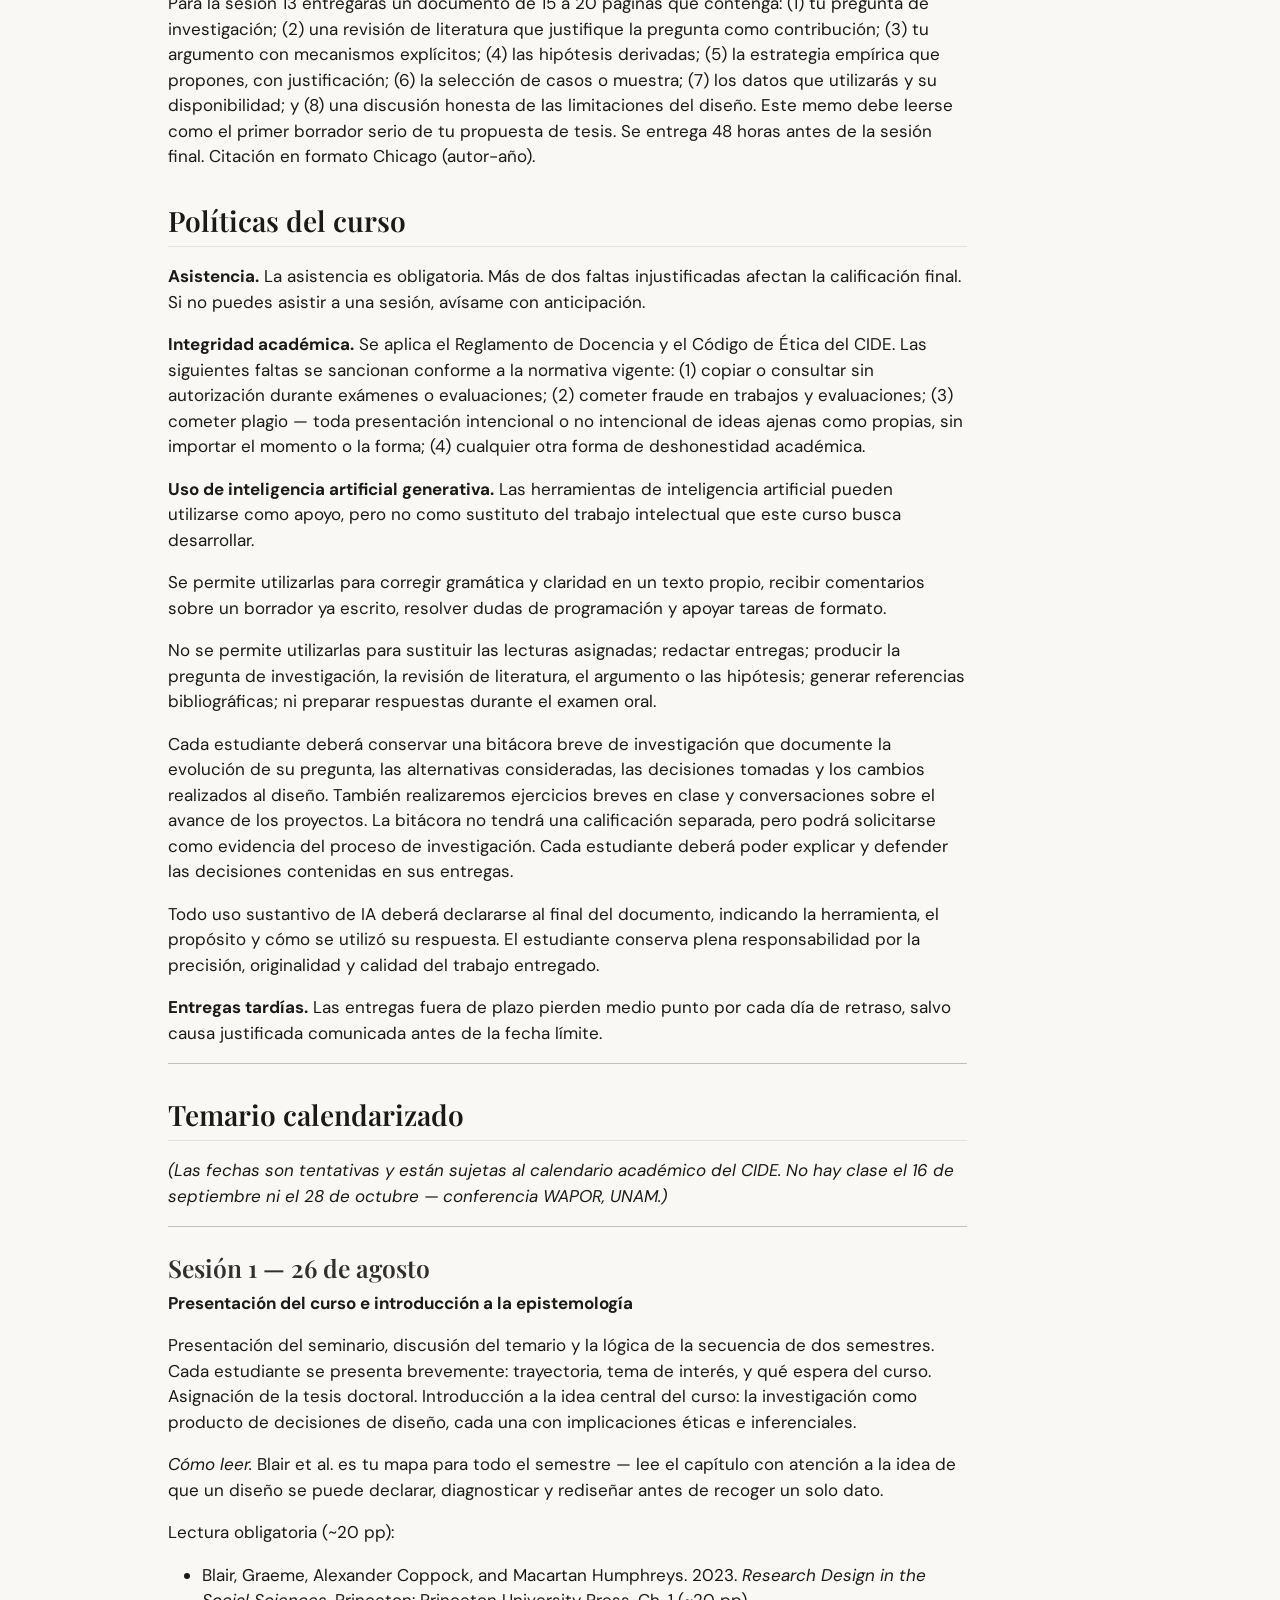
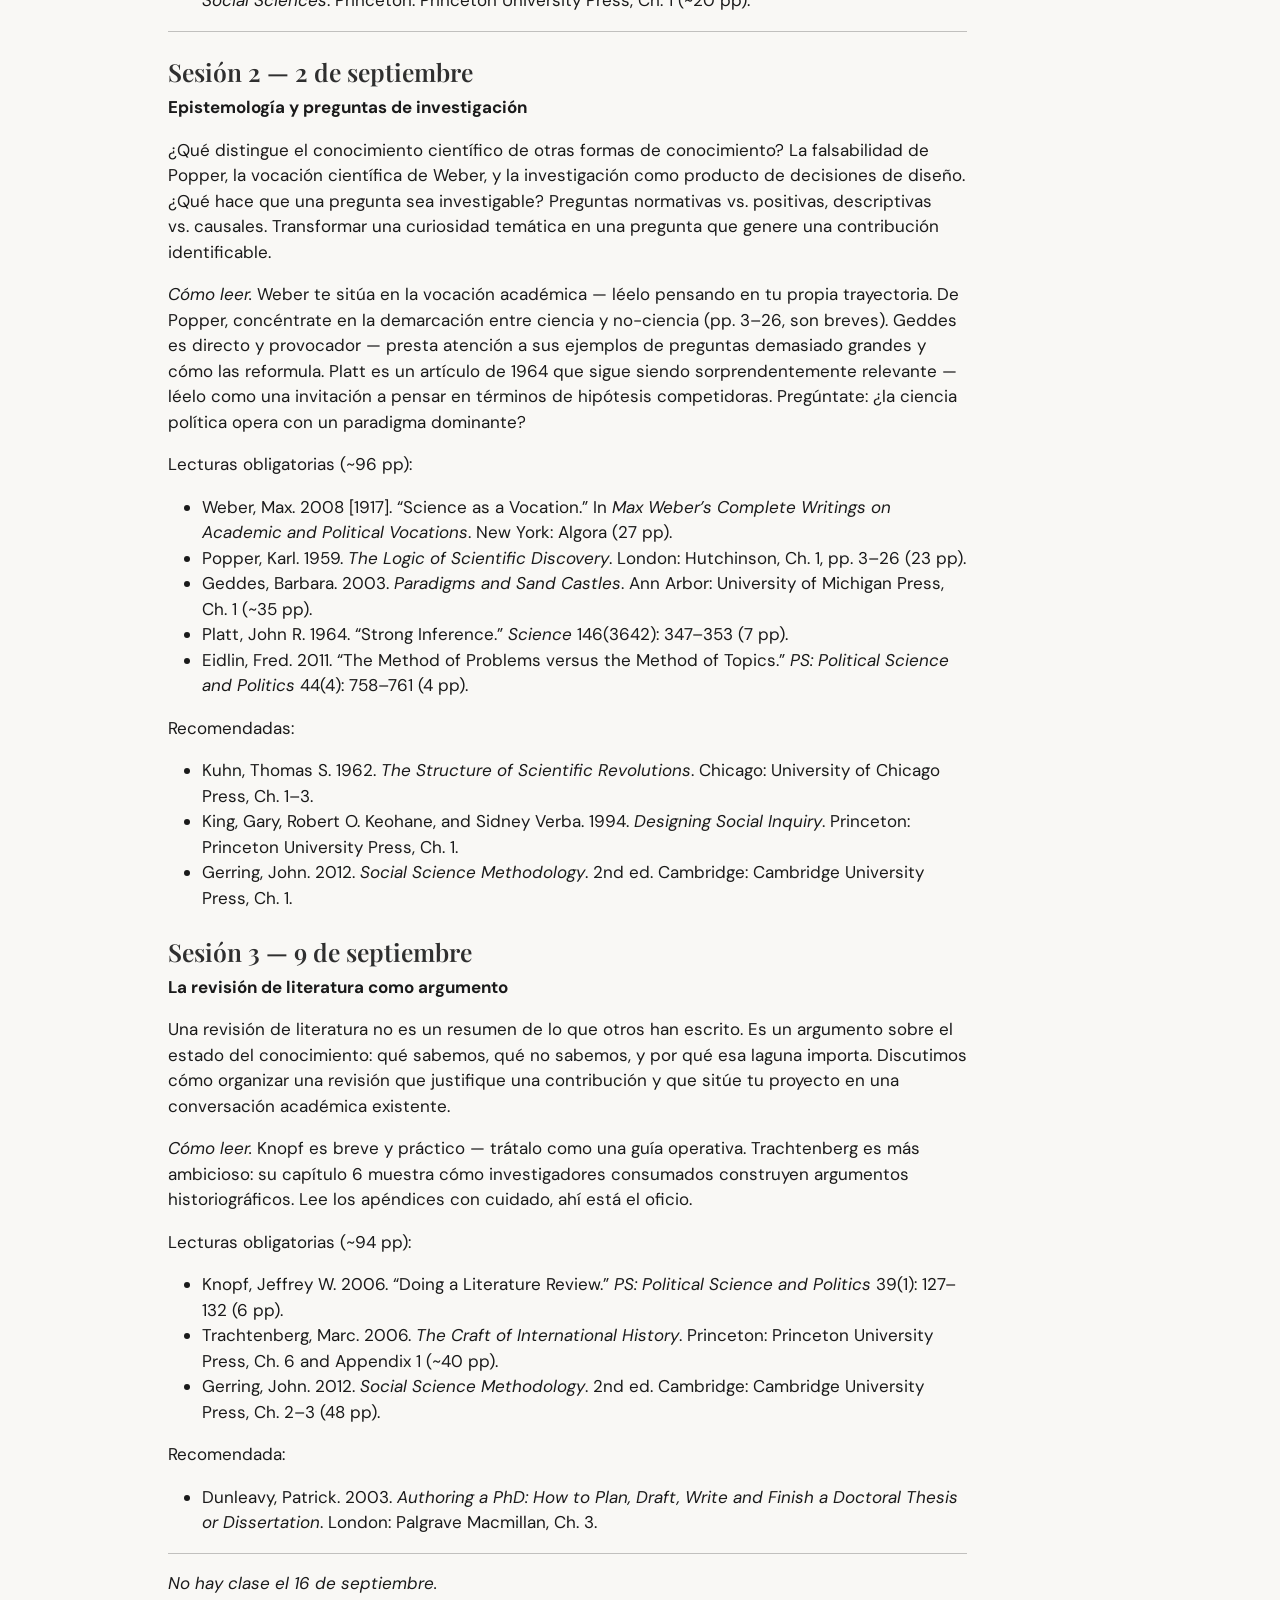
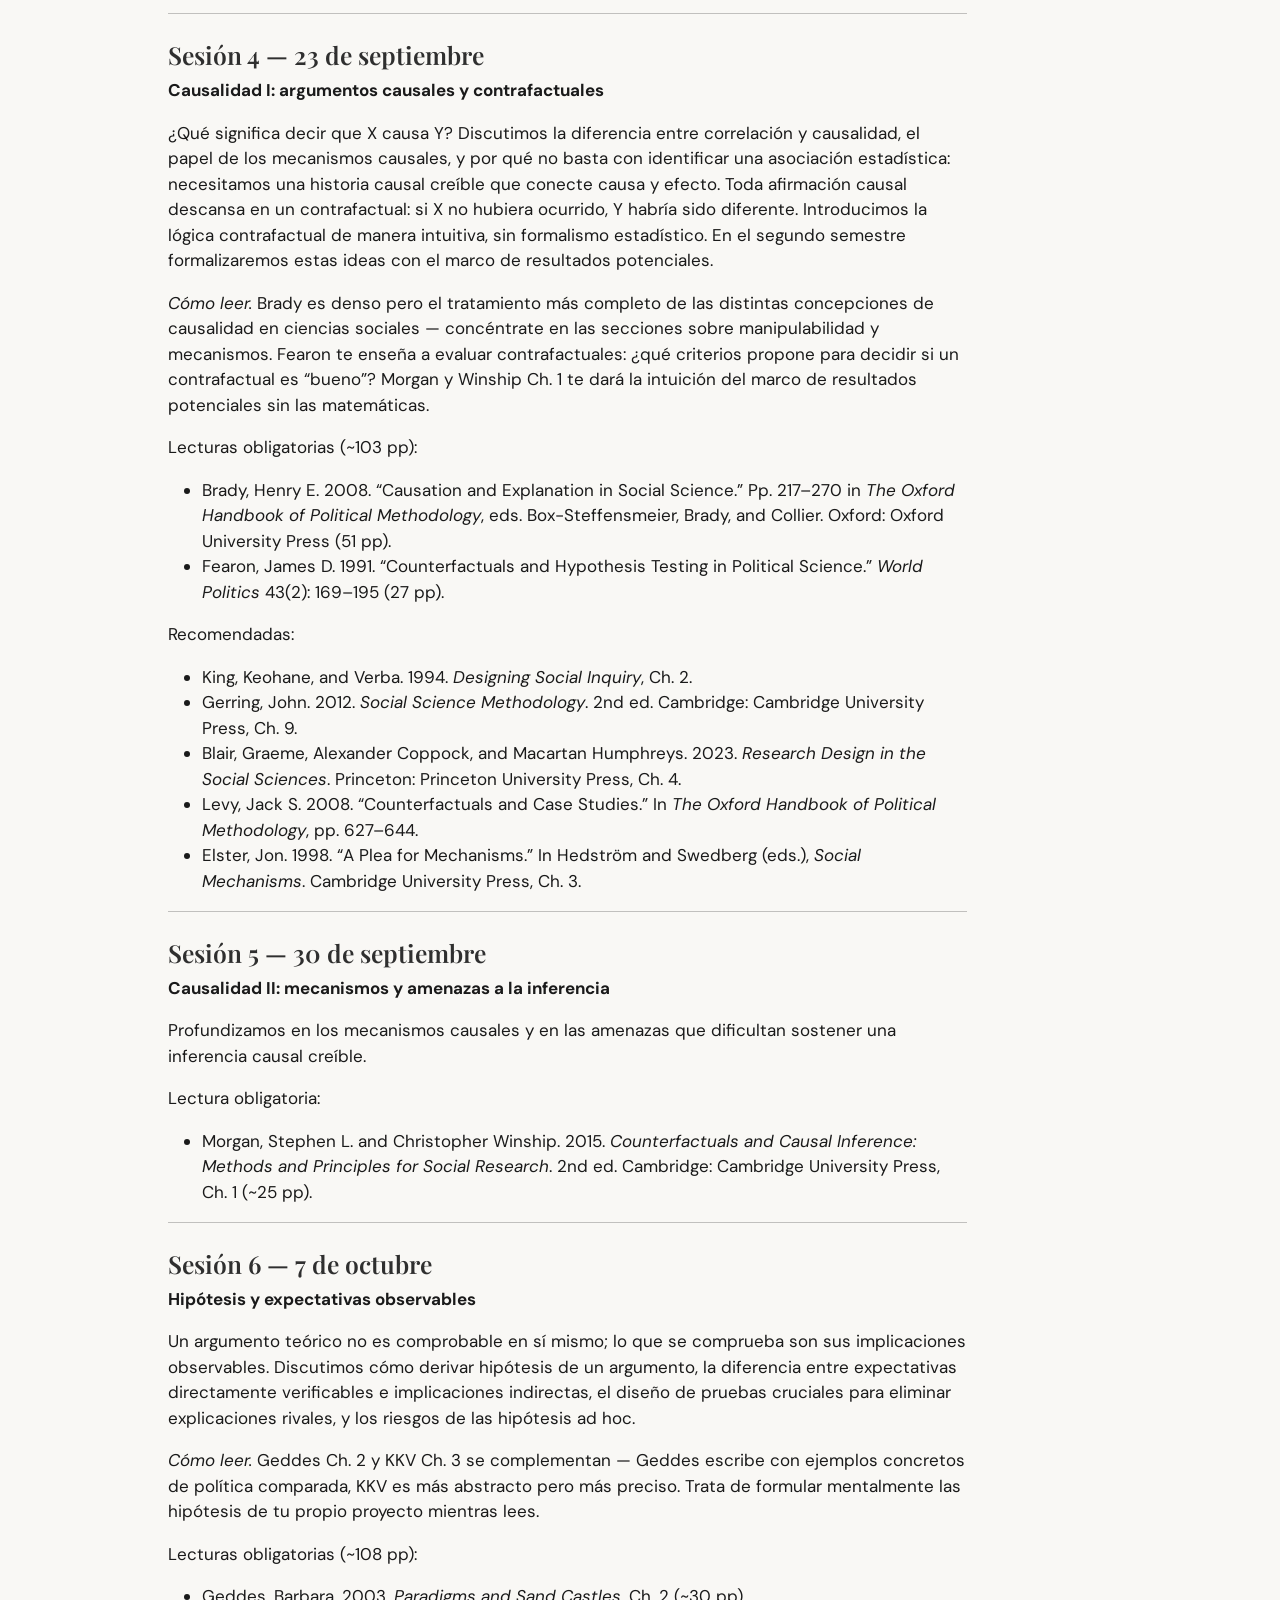
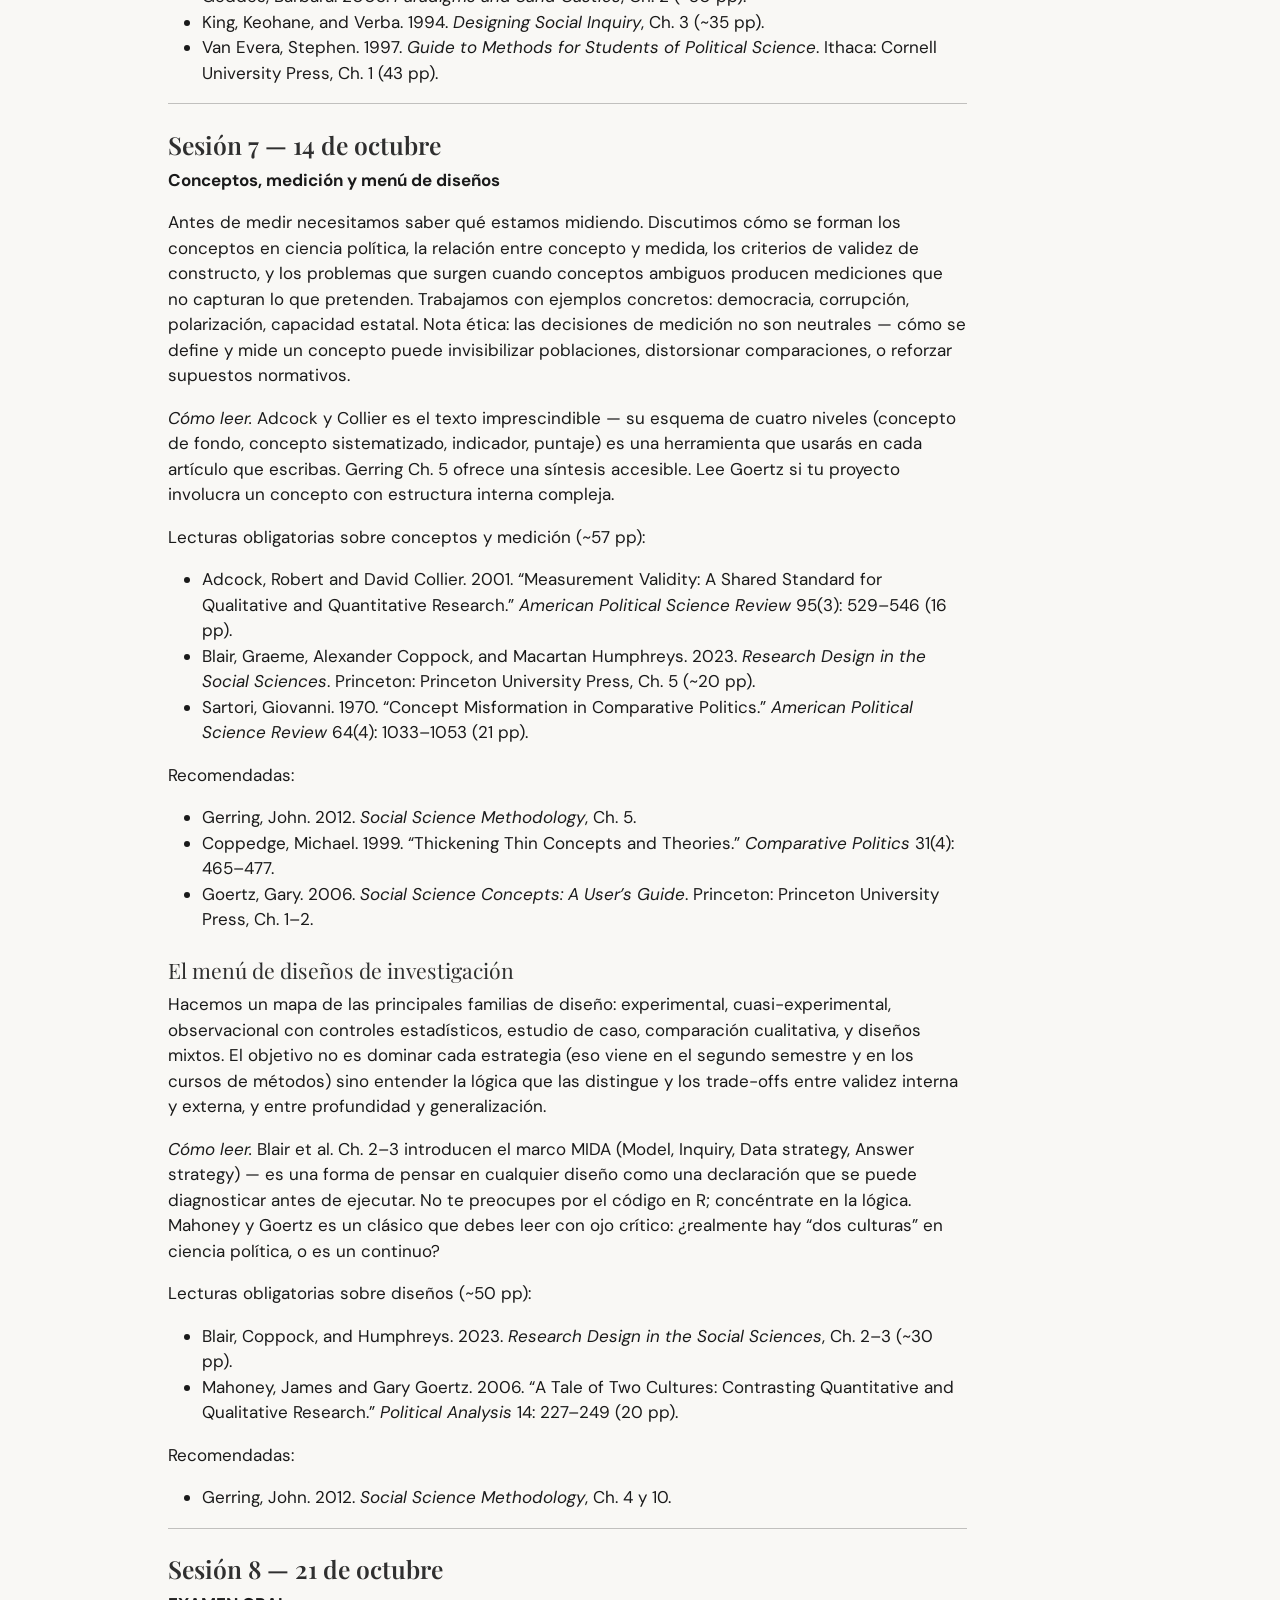
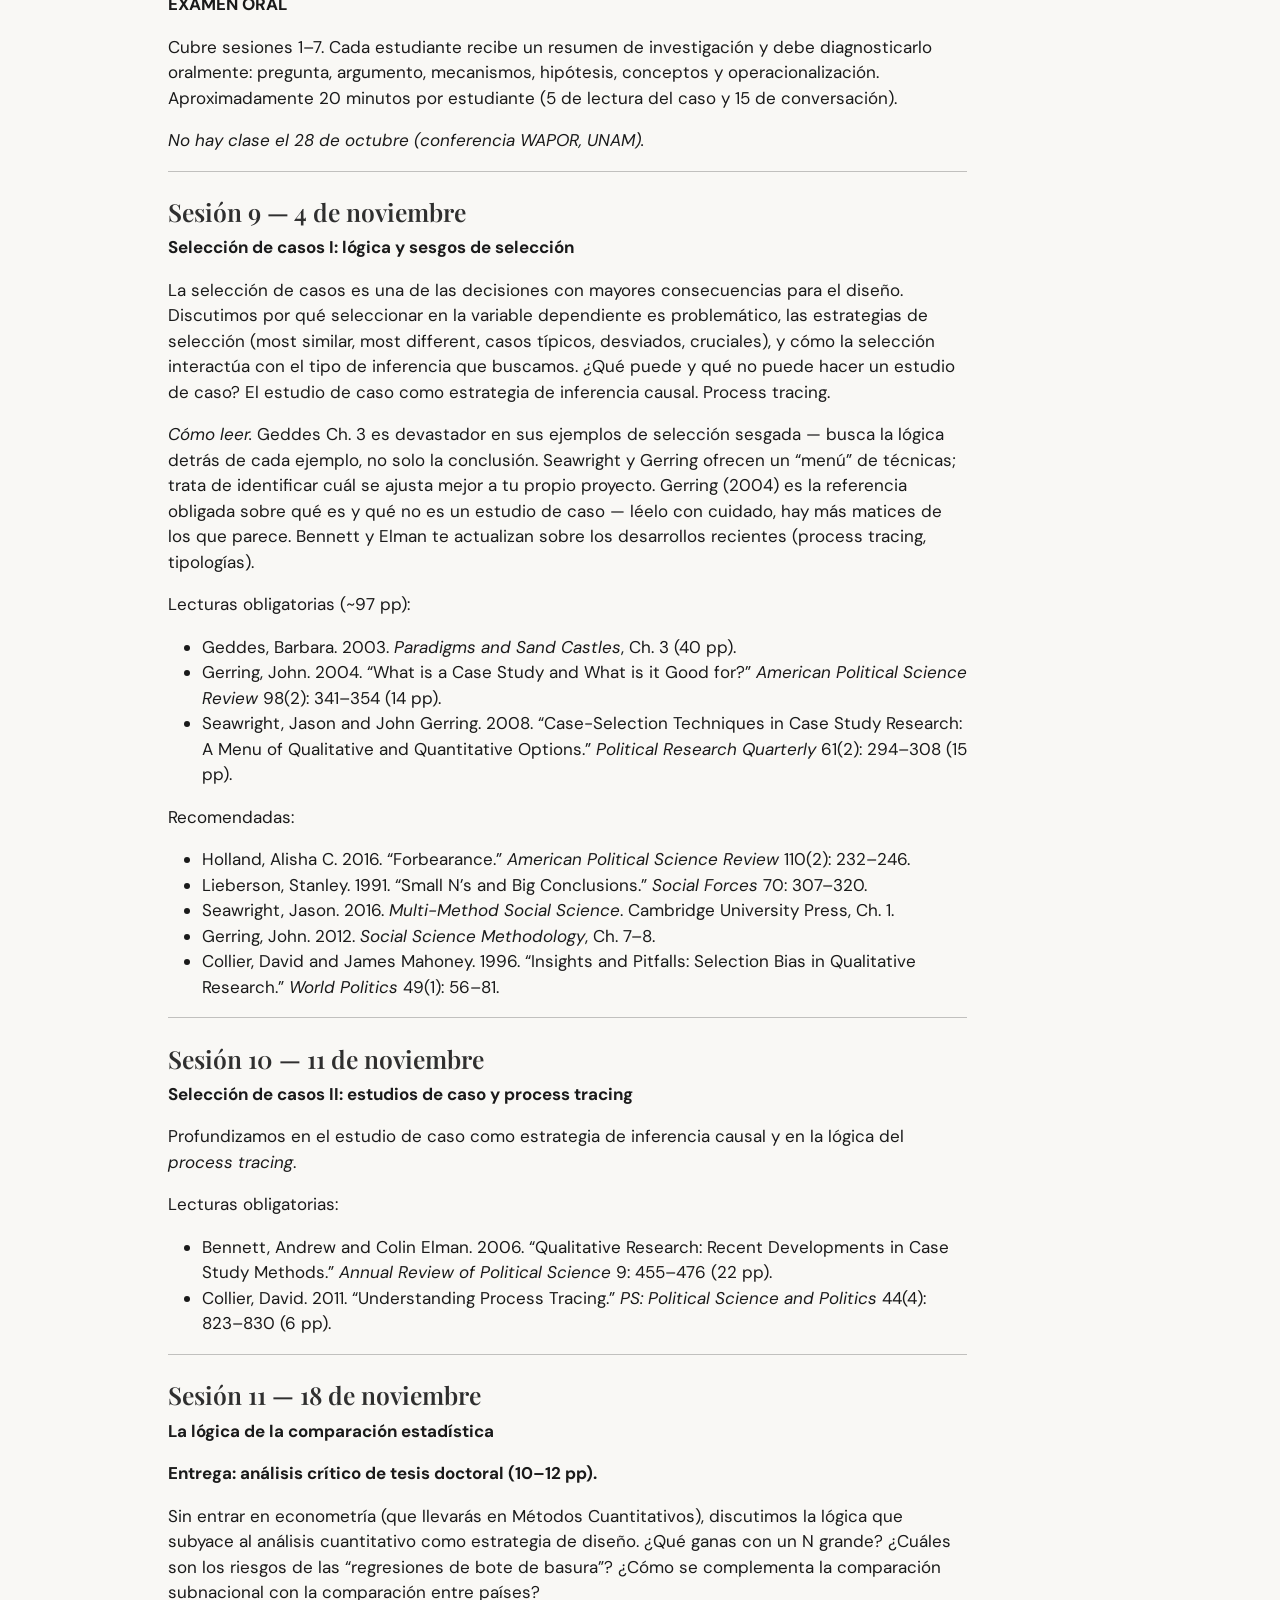
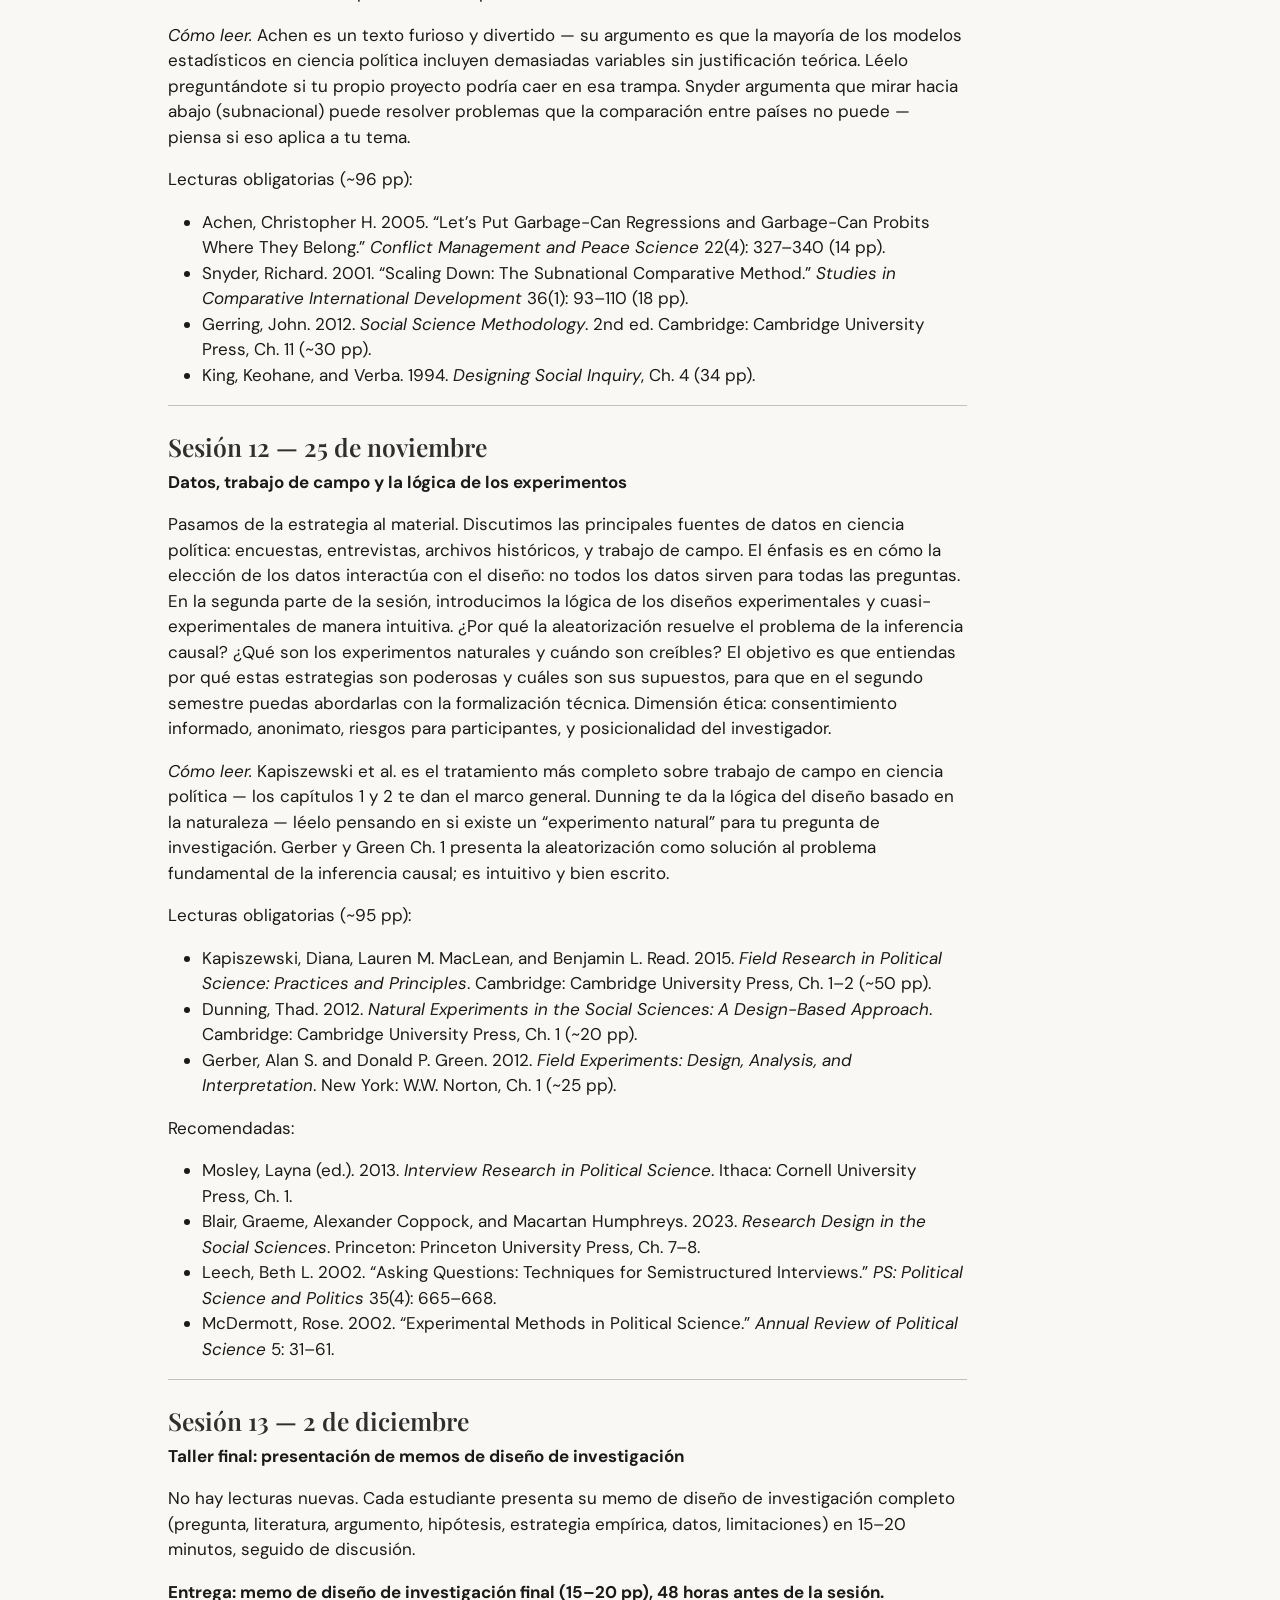
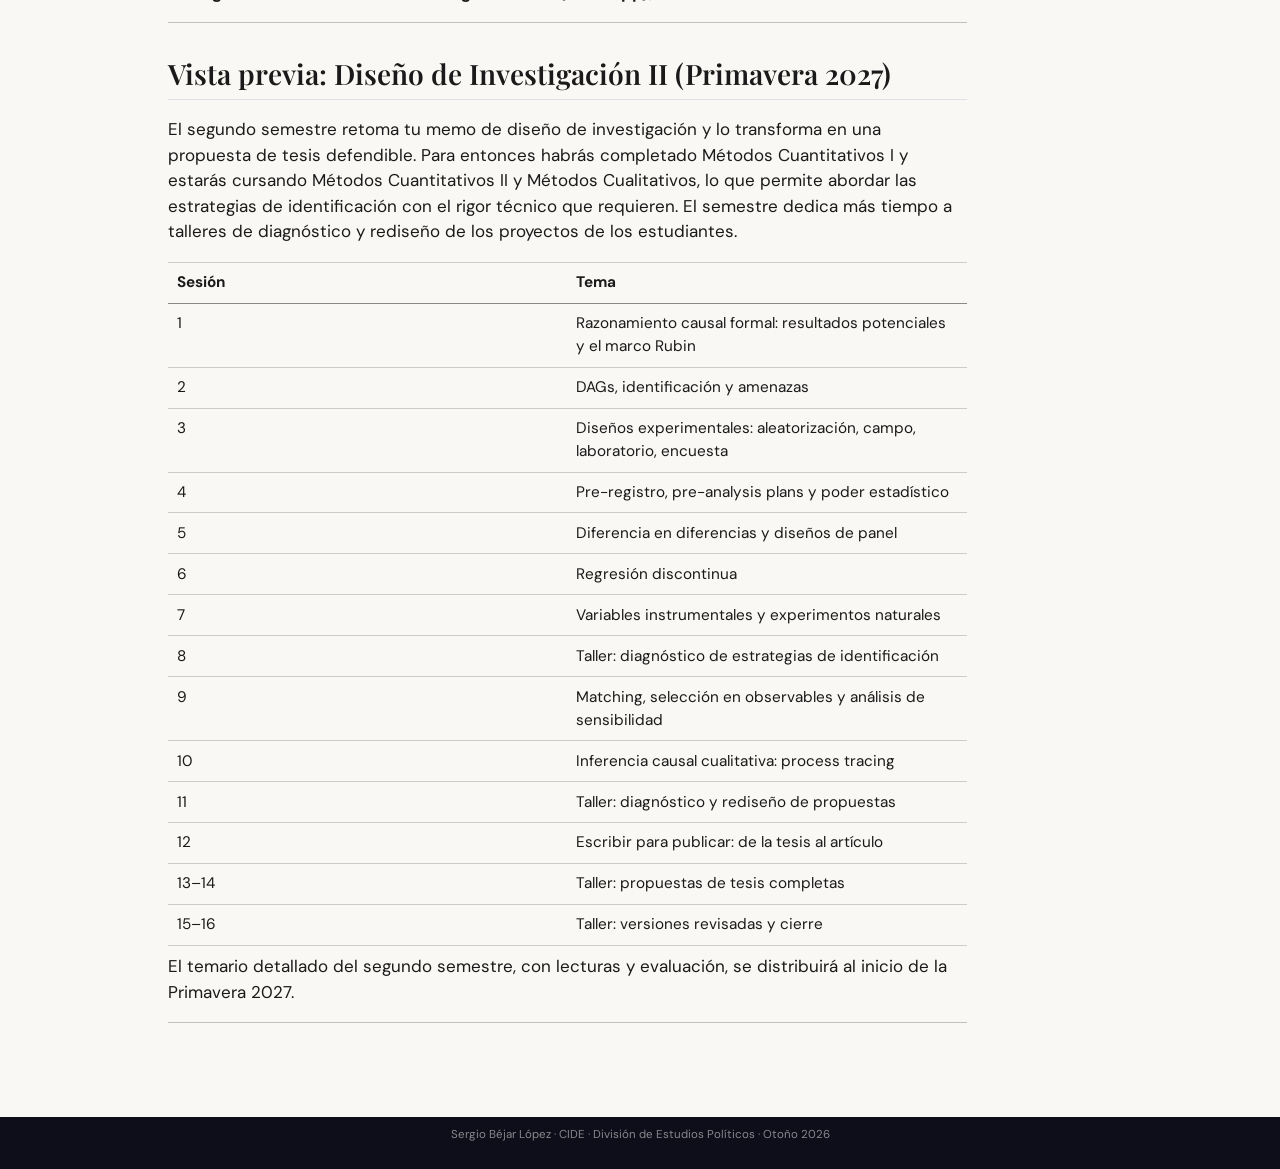
==== commit c87028a1: "Definir política de uso de inteligencia artificial Delimita usos permitidos y prohibidos, exige decl" ====
--- a/docs/programa.html
+++ b/docs/programa.html
@@ -308,7 +308,11 @@
 <h2 class="anchored" data-anchor-id="políticas-del-curso">Políticas del curso</h2>
 <p><strong>Asistencia.</strong> La asistencia es obligatoria. Más de dos faltas injustificadas afectan la calificación final. Si no puedes asistir a una sesión, avísame con anticipación.</p>
 <p><strong>Integridad académica.</strong> Se aplica el Reglamento de Docencia y el Código de Ética del CIDE. Las siguientes faltas se sancionan conforme a la normativa vigente: (1) copiar o consultar sin autorización durante exámenes o evaluaciones; (2) cometer fraude en trabajos y evaluaciones; (3) cometer plagio — toda presentación intencional o no intencional de ideas ajenas como propias, sin importar el momento o la forma; (4) cualquier otra forma de deshonestidad académica.</p>
-<p><strong>Uso de inteligencia artificial generativa.</strong> Las herramientas de IA (ChatGPT, Claude, Gemini, etc.) son parte del entorno académico actual. Su uso se permite bajo las siguientes condiciones: (a) <em>Generación de texto:</em> el argumento, la estructura y la redacción de tus entregas deben ser tuyos. Usar IA para redactar secciones completas sin atribución se considera deshonestidad académica. (b) <em>Lluvia de ideas y edición:</em> puedes usar IA para explorar ideas, revisar gramática o mejorar la claridad de tu redacción. (c) <em>Búsqueda bibliográfica:</em> ten precaución — estas herramientas inventan referencias con frecuencia. Toda referencia citada debe ser verificada. (d) <em>Programación y análisis:</em> el uso de IA para ayuda con código es aceptable. (e) <em>Declaración:</em> si usas IA de manera sustantiva en una entrega, decláralo brevemente al final del documento indicando qué herramienta usaste y para qué.</p>
+<p><strong>Uso de inteligencia artificial generativa.</strong> Las herramientas de inteligencia artificial pueden utilizarse como apoyo, pero no como sustituto del trabajo intelectual que este curso busca desarrollar.</p>
+<p>Se permite utilizarlas para corregir gramática y claridad en un texto propio, recibir comentarios sobre un borrador ya escrito, resolver dudas de programación y apoyar tareas de formato.</p>
+<p>No se permite utilizarlas para sustituir las lecturas asignadas; redactar entregas; producir la pregunta de investigación, la revisión de literatura, el argumento o las hipótesis; generar referencias bibliográficas; ni preparar respuestas durante el examen oral.</p>
+<p>Cada estudiante deberá conservar una bitácora breve de investigación que documente la evolución de su pregunta, las alternativas consideradas, las decisiones tomadas y los cambios realizados al diseño. También realizaremos ejercicios breves en clase y conversaciones sobre el avance de los proyectos. La bitácora no tendrá una calificación separada, pero podrá solicitarse como evidencia del proceso de investigación. Cada estudiante deberá poder explicar y defender las decisiones contenidas en sus entregas.</p>
+<p>Todo uso sustantivo de IA deberá declararse al final del documento, indicando la herramienta, el propósito y cómo se utilizó su respuesta. El estudiante conserva plena responsabilidad por la precisión, originalidad y calidad del trabajo entregado.</p>
 <p><strong>Entregas tardías.</strong> Las entregas fuera de plazo pierden medio punto por cada día de retraso, salvo causa justificada comunicada antes de la fecha límite.</p>
 <hr>
 </section>
